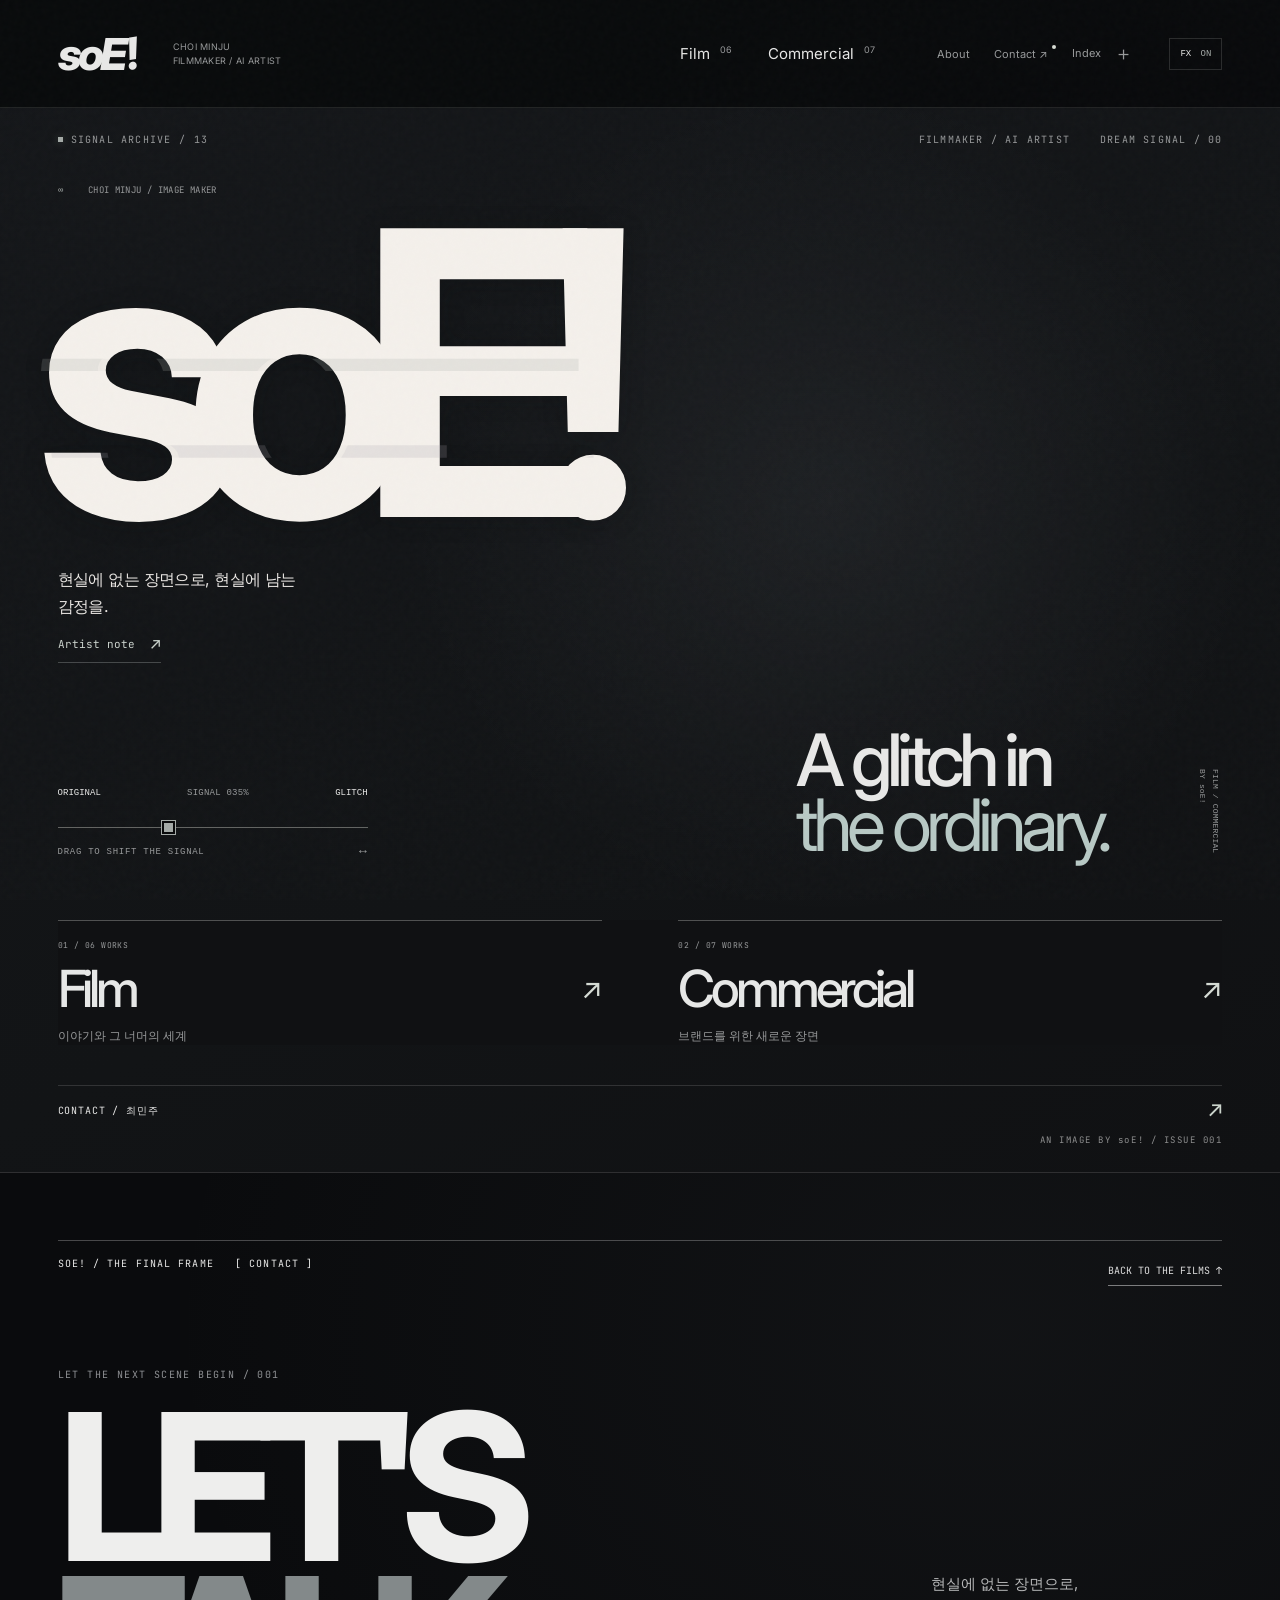
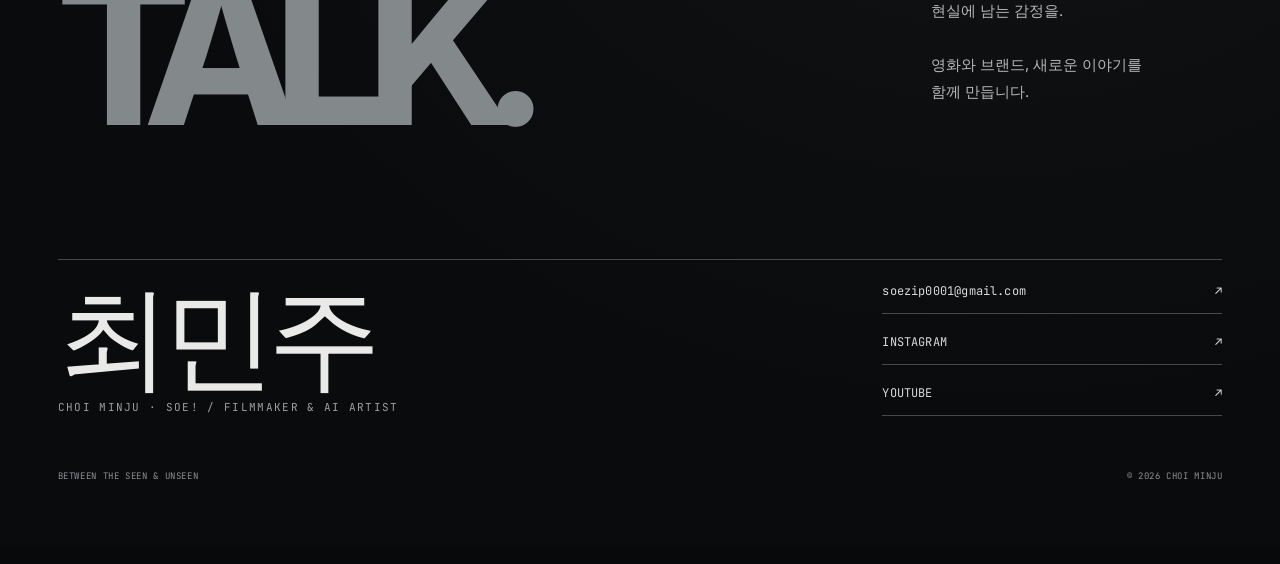
==== unseen/index.html @ f7179775 "Refresh commercial portfolio project listing" ====
<!doctype html>
<html lang="ko">
<head>
<meta charset="utf-8"><meta name="viewport" content="width=device-width,initial-scale=1,viewport-fit=cover"><meta name="theme-color" content="#08090a">
<title>soE! — Signal / Film / Feeling.</title><meta name="description" content="soE! 최민주의 필름과 커머셜. 현실에 없는 장면으로, 현실에 남는 감정을.">
<link rel="icon" type="image/svg+xml" href="data:image/svg+xml,%3Csvg xmlns='http://www.w3.org/2000/svg' viewBox='0 0 64 64'%3E%3Crect width='64' height='64' fill='%23141618'/%3E%3Cpath d='M27 10h12l-3 29h-7zM28 46h10v10H28z' fill='%23c2d3b9'/%3E%3C/svg%3E">
<link rel="preconnect" href="https://fonts.googleapis.com">
<link rel="preconnect" href="https://fonts.gstatic.com" crossorigin>
<link href="https://fonts.googleapis.com/css2?family=Inter:wght@400;500;600;700;800&family=JetBrains+Mono:wght@400;500&display=swap" rel="stylesheet">
<link rel="stylesheet" href="style.css?v=10">
<link rel="stylesheet" href="editorial.css?v=12">
<link rel="stylesheet" href="glitch-editorial.css?v=15">
<link rel="stylesheet" href="refined-dark.css?v=1">
</head>
<body class="intro home-view" data-scene="home">
<a class="skip-link" href="#exhibition">작품으로 바로 이동</a>
<header>
 <a class="logo" href="#home" aria-label="soE! 메인페이지">soE<span>!</span></a>
 <div class="signature">CHOI MINJU<br>FILMMAKER / AI ARTIST</div>
 <nav class="section-nav" aria-label="작품 섹션"><button data-section="film">Film <sup id="filmCount">06</sup></button><button data-section="commercial">Commercial <sup id="commercialCount">07</sup></button></nav>
 <nav class="utility-nav" aria-label="사이트 메뉴"><button data-open="about" class="desktop-link">About</button><button id="contactJump" class="desktop-link" aria-controls="contact-finale">Contact ↗</button><button data-open="index" class="index-nav" aria-label="작품 목록과 메뉴 열기">Index <span>＋</span></button></nav>
 <button class="motion" id="motion" aria-pressed="true">FX <span>ON</span></button>
</header>
<main id="exhibition" aria-label="작품 상영관" tabindex="-1">
 <div class="scene-backdrop" aria-hidden="true"></div>
 <aside class="editorial-rail" aria-hidden="true">BETWEEN THE SEEN &amp; UNSEEN / CHOI MINJU ©2026</aside>
 <div class="stage-top"><span><i class="signal-dot"></i>SIGNAL ARCHIVE / <b id="archiveCount">13</b></span><span id="genre">FILMMAKER / AI ARTIST</span><span id="duration">DREAM SIGNAL</span></div>
 <div class="work-layout">
  <div class="project-heading" id="projectHeading"><div class="eyebrow"><span id="projectNumber">00</span><span id="projectSubtitle">CHOI MINJU / IMAGE MAKER</span></div><h1 id="title" data-text="soE!">soE!</h1></div>
  <div class="media-column">
   <div class="screen" id="screen">
    <img id="poster" src="../assets/soe-butterfly.jpg" alt="soE!의 상징인 빛나는 나비">
    <canvas id="visual" aria-hidden="true"></canvas><div class="signal-fallback" aria-hidden="true"></div><div class="vignette" aria-hidden="true"></div><div class="scanlines" aria-hidden="true"></div><div class="glitch-strips" aria-hidden="true"></div>
    <div class="reality-seam" aria-hidden="true"><span>↔</span></div>
    <button class="screen-play" id="screenPlay" aria-label="현재 작품 재생"><span class="play-shape" aria-hidden="true"></span><span>PLAY FILM</span></button><span class="coordinate" id="coordinate" aria-hidden="true">[ 050 : 050 ]</span>
   </div>
   <div class="media-foot"><span id="frameLabel">FRAME / 00</span><button id="signalPulse" aria-label="작품 이미지에 글리치 효과 주기">DISTORT <span>↯</span></button></div>
   <div class="awards-row" id="awardsRow" hidden><span class="awards-label">FESTIVAL<br>SELECTIONS</span><div class="project-laurels" id="projectLaurels" aria-label="영화제 선정"></div></div>
  </div>
  <div class="project-caption"><p id="caption">현실에 없는 장면으로, 현실에 남는 감정을.</p><p id="summary">영화와 애니메이션, 브랜드 필름. soE!가 만드는 낯설고 아름다운 세계.</p><p id="projectCredit" class="project-credit"></p><button id="details">Artist note <span>↗</span></button></div>
 </div>
 <div class="scene-art" aria-hidden="true"><span id="artWord"></span><span id="sceneCredit"></span></div>
 <div class="home-lower">
  <div class="reality-control"><div class="reality-labels"><button id="originalMode">ORIGINAL</button><span id="signalValue">SIGNAL 035%</span><button id="signalMode">GLITCH</button></div><label class="reality-slider"><span class="sr-only">오른쪽으로 움직이면 글리치, 왼쪽은 원본</span><input id="reality" type="range" min="0" max="100" value="35" aria-label="원본에서 글리치로 전환" aria-valuetext="글리치 35퍼센트"></label><p>DRAG TO SHIFT THE SIGNAL <span>↔</span></p></div>
  <div class="home-word">A glitch in<br><em>the ordinary.</em><span class="home-aside">FILM / COMMERCIAL<br>BY soE!</span></div>
 </div>
 <div class="home-sections"><button data-section="film"><span class="entry-number">01 / <b data-count="film">06</b> WORKS</span><strong>Film</strong><span class="entry-arrow">↗</span><small>이야기와 그 너머의 세계</small></button><button data-section="commercial"><span class="entry-number">02 / <b data-count="commercial">07</b> WORKS</span><strong>Commercial</strong><span class="entry-arrow">↗</span><small>브랜드를 위한 새로운 장면</small></button></div>
 <a class="mobile-contact-link" href="#contact-finale" aria-label="최민주 Contact 엔딩 화면으로 이동"><span>CONTACT / 최민주</span><span>↗</span></a>
 <div class="transport"><div class="transport-left"><span class="section-label" id="sectionLabel">ARCHIVE</span><button id="prev" aria-label="이전 작품">←</button><span><b id="counter">01</b><i>/</i><span class="totalCount">06</span></span><button id="next" aria-label="다음 작품">→</button></div><div class="progress" id="progress" role="group" aria-label="작품 바로 이동"></div><div class="transport-right"><span class="scroll-hint">SWIPE / ARROW KEYS</span><button id="watch">WATCH FILM <span class="small-play" aria-hidden="true"></span></button></div></div>
 <div class="transition-label" aria-hidden="true"><span id="transitionNumber">01</span><span>SIGNAL / SHIFT</span></div>
 <span class="cover-issue" aria-hidden="true">AN IMAGE BY soE! / ISSUE 001</span>
</main>
<section class="contact-finale" id="contact-finale" aria-labelledby="finaleTitle">
 <div class="end-header"><span>SOE! / THE FINAL FRAME &nbsp; [ CONTACT ]</span><button class="end-back" type="button" data-end-return>BACK TO THE FILMS ↑</button></div>
 <div class="end-content">
  <div>
   <p class="end-eyebrow">LET THE NEXT SCENE BEGIN / 001</p>
   <h2 id="finaleTitle">LET'S<br><em>TALK.</em></h2>
  </div>
  <p class="end-side">현실에 없는 장면으로,<br>현실에 남는 감정을.<br><br>영화와 브랜드, 새로운 이야기를 함께 만듭니다.</p>
 </div>
 <div>
  <div class="end-bottom">
   <div class="end-name">
    <strong>최민주</strong>
    <span>CHOI MINJU · soE! / FILMMAKER &amp; AI ARTIST</span>
   </div>
   <div class="end-links">
    <a href="mailto:soezip0001@gmail.com"><span>soezip0001@gmail.com</span><span>↗</span></a>
    <a href="https://www.instagram.com/xx_soe.zip/" target="_blank" rel="noopener noreferrer"><span>INSTAGRAM</span><span>↗</span></a>
    <a href="https://www.youtube.com/@soezip" target="_blank" rel="noopener noreferrer"><span>YOUTUBE</span><span>↗</span></a>
   </div>
  </div>
  <div class="end-small"><span>BETWEEN THE SEEN &amp; UNSEEN</span><span>© 2026 CHOI MINJU</span></div>
 </div>
</section>
<dialog id="drawer" aria-labelledby="drawerTitle"><div class="drawer-top"><span>soE! / SIGNAL ARCHIVE</span><button class="close" data-close="drawer">CLOSE <b>×</b></button></div><div id="drawerContent"></div></dialog>
<dialog id="player" aria-labelledby="playerTitle"><div class="player-top"><h2 id="playerTitle">Film</h2><button class="close" data-close="player">CLOSE <b>×</b></button></div><div id="playerMount"></div><div class="player-bottom"><span>재생이 제한되면 YouTube에서 감상하세요.</span><a id="youtubeLink" target="_blank" rel="noopener noreferrer">OPEN IN YOUTUBE ↗</a></div></dialog>
<p class="sr-only" role="status" aria-live="polite" id="status"></p>
<script src="projects.js?v=14"></script><script src="app.js?v=15"></script>
</body></html>
---- unseen/style.css ----
:root{--bg:#141618;--panel:#1a1d20;--text:#e6e7df;--muted:#a4aaa5;--line:#e6e7df26;--signal:#c2d3b9;--echo:#bdb3cf;--gutter:clamp(24px,4.5vw,80px);--reality:35%;color-scheme:dark;font-synthesis:none}
*{box-sizing:border-box}html,body{margin:0;min-width:320px}html{scroll-padding-top:20px}body{background:var(--bg);color:var(--text);font-family:Arial,'Helvetica Neue','Apple SD Gothic Neo','Malgun Gothic',sans-serif;-webkit-font-smoothing:antialiased}body::after{content:'';position:fixed;inset:0;z-index:60;opacity:.035;pointer-events:none;background-image:url("data:image/svg+xml,%3Csvg viewBox='0 0 180 180' xmlns='http://www.w3.org/2000/svg'%3E%3Cfilter id='n'%3E%3CfeTurbulence type='fractalNoise' baseFrequency='.9' numOctaves='3' stitchTiles='stitch'/%3E%3C/filter%3E%3Crect width='100%25' height='100%25' opacity='.6' filter='url(%23n)'/%3E%3C/svg%3E")}
button,a,input{-webkit-tap-highlight-color:transparent}button,a{touch-action:manipulation}button{font:inherit;color:inherit;background:none;border:0;padding:0;cursor:pointer}a{color:inherit;text-decoration:none}button:focus-visible,a:focus-visible,input:focus-visible{outline:2px solid var(--signal);outline-offset:5px}button:disabled{opacity:.4;cursor:default}::selection{background:var(--signal);color:var(--bg)}[hidden]{display:none!important}img{max-width:100%}button,div,section{min-width:0}.sr-only{position:absolute!important;width:1px;height:1px;overflow:hidden;clip:rect(0,0,0,0);white-space:nowrap}.skip-link{position:fixed;top:-80px;left:20px;z-index:100;background:var(--bg);padding:15px}.skip-link:focus{top:10px}
header{height:108px;display:flex;align-items:center;gap:28px;padding:0 var(--gutter);position:relative;z-index:20;border-bottom:1px solid var(--line)}.logo{font-size:44px;font-weight:800;font-style:italic;letter-spacing:-.09em;line-height:1;white-space:nowrap}.logo span{display:inline-block;transform:rotate(-9deg);margin-left:3px}.signature{font-size:9px;line-height:1.5;letter-spacing:.03em;color:var(--muted);margin-left:12px}.section-nav{display:flex;align-items:center;gap:36px;margin-left:auto}.section-nav button{font-size:15px;padding:18px 0;position:relative}.section-nav sup{font-size:9px;vertical-align:top;margin:2px 0 0 6px;color:var(--muted)}.section-nav button::after{content:'';position:absolute;bottom:7px;left:0;width:100%;height:2px;background:var(--signal);transform:scaleX(0);transform-origin:left;transition:transform .2s}.section-nav button:hover::after,.section-nav button.active::after{transform:scaleX(1)}.utility-nav{display:flex;align-items:center;gap:24px;margin-left:34px}.utility-nav button{font-size:11px;min-height:44px;color:var(--muted)}.utility-nav button:hover{color:var(--text)}.index-nav span{font-size:19px;vertical-align:middle;margin-left:10px}.motion{font:9px monospace;white-space:nowrap;padding:8px 10px;border:1px solid var(--line);margin-left:8px;min-height:32px}.motion span{color:var(--signal);margin-left:4px}
main{position:relative;isolation:isolate;min-height:calc(100svh - 108px);padding:24px var(--gutter) 28px;overflow:hidden}.scene-backdrop{position:absolute;inset:0;z-index:-2;background:radial-gradient(ellipse at 75% 10%,#a7b8b009,transparent 55%);pointer-events:none}.stage-top{display:flex;align-items:center;gap:30px;font:9px/1.5 monospace;letter-spacing:.055em;color:var(--muted);margin-bottom:44px;position:relative;z-index:5}.stage-top>span:first-child{display:flex;align-items:center;gap:8px;margin-right:auto}.stage-top b{font-weight:400}.stage-top #duration{text-align:right;min-width:45px}.signal-dot{width:5px;height:5px;display:inline-block;background:var(--signal);box-shadow:0 0 8px #c2d3b944}.work-layout{display:grid;grid-template-columns:minmax(0,.75fr) minmax(0,1.35fr);grid-template-rows:auto 1fr;gap:36px 5%;min-height:clamp(450px,59svh,690px)}.project-heading{grid-column:1;grid-row:1;z-index:3;align-self:start;padding-top:16px}.eyebrow{display:flex;gap:24px;font:9px/1.6 monospace;color:var(--muted);letter-spacing:.04em;margin-bottom:30px}.eyebrow>span:first-child{color:var(--signal);font-variant-numeric:tabular-nums}.eyebrow>span:last-child{max-width:280px}h1{font-size:clamp(58px,5.8vw,104px);font-weight:500;line-height:1.03;letter-spacing:-.065em;white-space:pre-line;margin:0;position:relative;overflow-wrap:normal}h1::before,h1::after{content:attr(data-text);position:absolute;inset:0;white-space:pre-line;pointer-events:none;opacity:0}h1::before{color:var(--signal);clip-path:inset(33% 0 61% 0);transform:translateX(-5px)}h1::after{color:var(--echo);clip-path:inset(68% 0 25% 0);transform:translateX(5px)}body[data-scene=divine-retribution] h1{font-size:clamp(150px,17vw,270px);line-height:1;margin-left:-.04em}.project-caption{grid-column:1;grid-row:2;align-self:end;padding-bottom:15px;max-width:355px}.project-caption p{margin:0}.project-caption #caption{font-size:clamp(17px,1.25vw,21px);line-height:1.6;letter-spacing:-.035em;word-break:keep-all}.project-caption #summary{font-size:12px;line-height:1.85;color:var(--muted);margin-top:15px;word-break:keep-all}.project-credit{font:9px/1.7 monospace;color:var(--muted);margin-top:21px!important}#details{display:flex;gap:24px;align-items:center;border-bottom:1px solid var(--line);padding:14px 0 9px;margin-top:8px;font-size:11px;min-height:44px}#details span{font-size:16px;transition:transform .2s}#details:hover span{transform:translate(3px,-3px)}
.media-column{grid-column:2;grid-row:1/3;align-self:center;position:relative;min-width:0}.screen{position:relative;isolation:isolate;overflow:hidden;width:100%;aspect-ratio:16/9;cursor:pointer;background:#0c0f11;touch-action:pan-y}.screen>img,.screen>canvas{position:absolute;inset:0;width:100%;height:100%;object-fit:cover;display:block}.screen>canvas{opacity:0}.screen.gl-ready>canvas{opacity:1}.screen.gl-ready>img{opacity:0}.no-fx .screen.gl-ready>canvas{opacity:0}.no-fx .screen.gl-ready>img{opacity:1}.vignette{position:absolute;inset:0;background:linear-gradient(0deg,#080b0c55,transparent 35%);pointer-events:none;z-index:1}.scanlines{position:absolute;inset:0;background:repeating-linear-gradient(0deg,transparent 0 3px,#10131480 3px 4px);opacity:.12;pointer-events:none;z-index:2}.screen-play{position:absolute;z-index:5;top:50%;left:50%;transform:translate(-50%,-50%);display:flex;align-items:center;gap:14px;min-height:52px;padding:0 24px;border:1px solid #ecf0e88c;background:#15191b45;backdrop-filter:blur(6px);font:10px monospace;letter-spacing:.08em;color:#f0f2ec;white-space:nowrap;transition:background .2s,border-color .2s}.screen-play:hover{background:#141618b3;border-color:var(--signal)}.play-shape,.small-play{width:0;height:0;border-top:4px solid transparent;border-bottom:4px solid transparent;border-left:6px solid currentColor}.coordinate{position:absolute;bottom:14px;right:17px;z-index:3;font:8px monospace;color:#f0f2ec88}.media-foot{display:flex;justify-content:space-between;align-items:center;gap:15px;border-bottom:1px solid var(--line);min-height:47px}.media-foot>span{font:8px monospace;letter-spacing:.045em;color:var(--muted);overflow-wrap:anywhere}.media-foot button{font:9px monospace;letter-spacing:.055em;min-height:44px;color:var(--signal);display:flex;align-items:center;gap:13px;white-space:nowrap}.media-foot button span{font-size:21px}.glitch-strips{position:absolute;inset:0;z-index:4;pointer-events:none;background:var(--scene-image) center/cover;clip-path:polygon(0 27%,100% 27%,100% 30%,0 30%,0 65%,100% 65%,100% 67%,0 67%);opacity:0}.glitching .glitch-strips{animation:image-tear .5s steps(1) both}.glitching h1::before,.glitching h1::after{animation:type-tear .5s steps(1) both}.screen-hover h1::before{opacity:.6}.signal-fallback,.reality-seam{display:none}.scene-art{display:none}.vertical-work .media-column{max-width:100%;width:min(100%,330px);justify-self:center}.vertical-work .screen{aspect-ratio:9/16}.vertical-work .work-layout{min-height:600px}
.awards-row{display:flex;gap:30px;align-items:center;margin-top:25px}.awards-label{font:8px/1.6 monospace;letter-spacing:.05em;color:var(--muted);flex:0 0 70px}.project-laurels{display:flex;align-items:center;gap:22px;width:min(100%,460px);max-width:calc(100% - 100px)}.laurel{margin:0;flex:1;min-width:0}.laurel>a,.laurel>button,.laurel>span{display:block;width:100%;transition:opacity .2s,transform .2s}.laurel>a:hover,.laurel>button:hover{opacity:.75;transform:translateY(-2px)}.laurel-image{display:block;width:100%;height:65px;object-fit:contain;filter:brightness(0) invert(1);mix-blend-mode:screen}.laurel-image.laurel-invert{filter:grayscale(1) invert(1)}.laurel figcaption{display:none}.project-laurels .laurel:only-child{max-width:125px}
/* One visual language continues from the borderless opening to every film. */
.home-view header{position:absolute;inset:0 0 auto;border-color:#e6e7df1c}.home-view main{padding-top:132px;min-height:100svh;padding-bottom:36px}.home-view .stage-top{margin-bottom:36px}.home-view .work-layout{pointer-events:none;position:static;min-height:0;grid-template-columns:1fr 1fr;grid-template-rows:auto auto;gap:25px}.home-view .project-heading{grid-column:1/-1;grid-row:1;position:relative;padding:0;pointer-events:none}.home-view .eyebrow{font-size:9px;gap:25px;margin-bottom:22px}.home-view #title{font-size:clamp(180px,28vw,470px);font-weight:700;font-style:italic;line-height:.82;letter-spacing:-.105em;max-width:fit-content;margin-left:-.025em}.home-view #title::before{opacity:.85;clip-path:inset(45% 0 51% 0);transform:translateX(-8px)}.home-view #title::after{opacity:.65;clip-path:inset(73% 0 23% 0);transform:translateX(7px)}.home-view .media-column{position:absolute;inset:0;max-width:none;width:100%;z-index:-1;pointer-events:auto}.home-view .screen{width:100%;height:100%;aspect-ratio:auto;background:#141618;cursor:ew-resize}.home-view .screen>img,.home-view .screen>canvas{object-position:66% center;opacity:.8}.home-view .screen>canvas{opacity:0}.home-view .screen.gl-ready>img{opacity:0}.home-view .screen.gl-ready>canvas{opacity:.8}.home-view.no-fx .screen>canvas{opacity:0}.home-view.no-fx .screen>img{opacity:.8}.home-view .vignette{background:linear-gradient(90deg,#141618c9,transparent 88%),linear-gradient(0deg,#141618 4%,#141618ce 20%,transparent 60%,#14161855 85%,#141618a3)}.home-view .scanlines{opacity:.1}.home-view .media-foot,.home-view .awards-row,.home-view .screen-play,.home-view .coordinate{display:none}.home-view .project-caption{pointer-events:auto;grid-column:1;grid-row:2;max-width:330px;padding:0;margin-top:12px;z-index:3}.home-view .project-caption #caption{font-size:14px;line-height:1.8;max-width:230px}.home-view #summary,.home-view #projectCredit{display:none}.home-view #details{font-size:10px;max-width:115px;margin:7px 0 0;padding:7px 0;gap:16px;min-height:34px}.home-lower,.home-sections{display:none}.home-view .home-lower{pointer-events:none;display:grid;grid-template-columns:1fr 1fr;gap:30px;margin-top:36px;align-items:end}.home-word{justify-self:end;font-size:clamp(30px,4.7vw,78px);letter-spacing:-.055em;line-height:1;position:relative;padding-right:9vw}.home-word em{font-style:normal;color:var(--signal)}.home-aside{position:absolute;right:0;bottom:4px;font:8px/1.7 monospace;letter-spacing:.02em;writing-mode:vertical-rl;color:var(--muted)}.reality-control{pointer-events:auto;max-width:310px;position:relative;z-index:4}.reality-labels{display:flex;align-items:center;justify-content:space-between;gap:12px;font:8px monospace;letter-spacing:.025em}.reality-labels>span{color:var(--muted)}.reality-labels button{min-height:32px}.reality-slider{display:block}.reality-slider input{display:block;width:100%;height:32px;margin:2px 0;background:transparent;appearance:none;cursor:ew-resize;accent-color:var(--signal)}.reality-slider input::-webkit-slider-runnable-track{height:1px;background:#e6e7df60}.reality-slider input::-moz-range-track{height:1px;background:#e6e7df60}.reality-slider input::-webkit-slider-thumb{appearance:none;width:13px;height:13px;background:var(--signal);margin-top:-6px;border:2px solid var(--bg);box-shadow:0 0 0 1px var(--signal);border-radius:0}.reality-slider input::-moz-range-thumb{width:11px;height:11px;border:2px solid var(--bg);border-radius:0;background:var(--signal);box-shadow:0 0 0 1px var(--signal)}.reality-control p{display:flex;justify-content:space-between;font:7px monospace;letter-spacing:.08em;color:var(--muted);margin:4px 0 0}.reality-control p>span{font-size:13px;line-height:9px}.home-view .reality-seam{display:block;position:absolute;left:var(--reality);top:22%;bottom:30%;width:1px;background:linear-gradient(transparent,#e4ecdc70,transparent);z-index:2;pointer-events:none;opacity:0;transition:opacity .2s}.home-view.screen-hover .reality-seam,.home-view.dragging .reality-seam{opacity:1}.reality-seam span{position:absolute;top:50%;left:-14px;background:#14161888;border:1px solid #e4ecdc66;display:grid;place-items:center;width:29px;height:29px;font-size:15px}.home-view .signal-fallback{display:block;position:absolute;inset:0;clip-path:inset(0 calc(100% - var(--reality)) 0 0);background:var(--scene-image) center/cover;filter:saturate(.7) contrast(1.1);transform:translateX(4px);opacity:.6;pointer-events:none}.home-view .gl-ready .signal-fallback{display:none}.home-view.no-fx .signal-fallback{display:block}.home-view .home-sections{display:grid;grid-template-columns:1fr 1fr;gap:45px;margin-top:44px;position:relative;z-index:4}.home-sections button{display:grid;grid-template-columns:1fr auto;gap:10px 15px;text-align:left;padding:20px 0 0;border-top:1px solid var(--line);transition:border-color .2s}.entry-number{font:8px monospace;color:var(--muted);letter-spacing:.055em;grid-column:1/-1}.entry-number b{font-weight:400}.home-sections strong{font-size:clamp(28px,3.4vw,52px);font-weight:400;letter-spacing:-.05em;line-height:1.1}.entry-arrow{font-size:29px;align-self:center;transition:transform .2s;color:var(--signal)}.home-sections small{font-size:11px;color:var(--muted);grid-column:1/-1;line-height:1.6}.home-sections button:hover{border-color:var(--signal)}.home-sections button:hover .entry-arrow{transform:translate(4px,-4px)}.home-view .transport{display:none}
.transport{display:flex;align-items:center;gap:32px;border-top:1px solid var(--line);padding-top:18px;margin-top:30px;position:relative;z-index:10}.transport-left{display:flex;align-items:center;gap:20px}.section-label{font:8px monospace;color:var(--muted);letter-spacing:.07em;margin-right:12px}.transport-left button{font-size:23px;min-height:44px;min-width:44px;border:1px solid var(--line);transition:background .2s}.transport-left button:hover{background:#c2d3b912}.transport-left>span:not(.section-label){font:11px monospace;white-space:nowrap;font-variant-numeric:tabular-nums}.transport-left b{font-weight:400}.transport-left i{font-style:normal;opacity:.4;margin:0 9px}.totalCount{color:var(--muted)}.progress{display:flex;align-items:center;gap:5px}.progress button{height:44px;width:26px;position:relative}.progress button::after{content:'';position:absolute;top:21px;inset-inline:0;height:2px;background:var(--text);opacity:.2}.progress button.active::after{height:4px;opacity:1;background:var(--signal)}.progress button:hover::after{opacity:.6}.transport-right{margin-left:auto;display:flex;align-items:center;gap:30px}.scroll-hint{font:8px monospace;color:var(--muted)}#watch{display:flex;align-items:center;gap:20px;min-height:44px;font:10px monospace;color:var(--signal);white-space:nowrap}.transition-label{position:fixed;inset:0;z-index:50;display:flex;align-items:center;justify-content:center;gap:20px;background:#18201eeb;font:10px monospace;letter-spacing:.08em;color:var(--signal);pointer-events:none;opacity:0;clip-path:inset(46% 0 47% 0)}.switching .transition-label{animation:signal-shift .52s steps(1) both}.switching h1::before,.switching h1::after{animation:type-tear .52s steps(1) both}.switching .screen{animation:frame-shift .52s steps(1) both}.glitching .media-foot button{color:var(--echo)}.intro.home-view #title::before{animation:type-tear .5s steps(1) both}
/* Modals share the archive's typography, tones and linework. */
dialog{border:1px solid var(--line);padding:0;color:var(--text);background:var(--bg);max-height:calc(100svh - 32px);overscroll-behavior:contain}dialog::backdrop{background:#090d10c9;backdrop-filter:blur(12px)}body:has(dialog[open]){overflow:hidden}#drawer{width:min(860px,calc(100% - 32px));padding:30px 42px 40px}#drawer[open]{animation:panel-in .22s ease}.drawer-top,.player-top{display:flex;align-items:center;justify-content:space-between;gap:20px;padding-bottom:22px;border-bottom:1px solid var(--line);font:9px monospace;color:var(--muted)}.close{display:flex;align-items:center;gap:20px;min-height:44px;font:9px monospace}.close b{font-size:28px;font-weight:300;line-height:1}.drawer-eyebrow{font:9px/1.6 monospace;letter-spacing:.06em;color:var(--signal);margin:30px 0 18px}#drawer h2{font-size:clamp(42px,6vw,74px);font-weight:500;line-height:1;letter-spacing:-.06em;margin:0 0 30px;overflow-wrap:anywhere}.drawer-copy{font-size:14px;line-height:1.9;color:var(--muted);word-break:keep-all;max-width:620px}.drawer-copy.lead{font-size:20px;color:var(--text);line-height:1.6}.data-rows{margin:28px 0}.data-row{display:grid;grid-template-columns:140px 1fr;gap:20px;border-top:1px solid var(--line);padding:14px 0;font-size:12px;line-height:1.7}.data-row>span:first-child{font:9px/1.7 monospace;color:var(--muted)}.data-row a{text-decoration:underline;text-underline-offset:5px}.drawer-action{display:inline-flex;align-items:center;min-height:44px;font:10px monospace;letter-spacing:.02em;padding:13px 18px;border:1px solid var(--line);margin:8px 8px 0 0;transition:background .2s}.drawer-action:hover{background:#c2d3b912}.drawer-links{display:flex;align-items:center;gap:28px;flex-wrap:wrap;margin-top:30px;padding-top:18px;border-top:1px solid var(--line);font:10px monospace}.drawer-links>*{min-height:44px;display:inline-flex;align-items:center}.index-section{margin-top:34px}.index-section-heading{display:flex;justify-content:space-between;align-items:baseline;margin-bottom:10px}.index-section-heading h3{font-size:25px;letter-spacing:-.04em;font-weight:400;margin:0}.index-section-heading>span{font:9px monospace;color:var(--muted)}.index-row{width:100%;display:grid;grid-template-columns:28px 84px 1fr auto;gap:18px;align-items:center;text-align:left;padding:16px 0;border-bottom:1px solid var(--line);transition:background .2s}.index-row:hover,.index-row.active{background:#c2d3b90a}.row-number{font:9px monospace;color:var(--muted)}.row-thumb{width:84px;aspect-ratio:16/9;object-fit:cover;display:block}.row-title{font-size:20px;line-height:1.2;letter-spacing:-.025em}.row-type{display:block;font:8px/1.5 monospace;color:var(--muted);margin-top:7px}.row-time{font:10px monospace;white-space:nowrap;color:var(--muted)}.detail-laurels{display:flex;gap:28px;align-items:center;justify-content:center;padding:24px 0;border-top:1px solid var(--line);border-bottom:1px solid var(--line);margin-bottom:25px}.detail-laurels .laurel{max-width:170px}.detail-laurels .laurel-image{height:100px}.detail-laurels .laurel:only-child{max-width:220px}.detail-laurels .laurel:only-child .laurel-image{height:140px}.detail-laurels figcaption{display:block;font:9px/1.5 monospace;text-align:center;margin-top:12px;color:var(--muted)}.full-credits{padding:16px 0;border-block:1px solid var(--line);margin:24px 0;font-size:12px}.full-credits summary{cursor:pointer;min-height:30px}.full-credits p{white-space:pre-line;color:var(--muted);line-height:1.9}.about-portrait{width:140px;float:right;margin:0 0 22px 30px}.contact-email{display:block;font-size:clamp(19px,3vw,32px);letter-spacing:-.04em;margin-top:32px;overflow-wrap:anywhere}.contact-copy{font:9px monospace;min-height:44px;margin-top:8px;border-bottom:1px solid var(--line)}.copy-status{font-size:11px;margin-left:14px}#player{width:min(1300px,calc(100% - 40px));padding:20px;background:#101315}.player-top{padding-bottom:15px}.player-top h2{font-size:16px;line-height:1.5;font-weight:400;letter-spacing:-.025em;margin:0;color:var(--text)}#playerMount{width:100%;aspect-ratio:16/9;background:#000}#playerMount iframe{width:100%;height:100%;border:0;display:block}.player-bottom{display:flex;align-items:center;justify-content:space-between;gap:20px;padding-top:18px;font-size:10px;line-height:1.6;color:var(--muted)}.player-bottom a{min-height:36px;display:flex;align-items:center;color:var(--signal);text-decoration:underline;text-underline-offset:5px}#player[data-format=portrait]{width:min(440px,calc(100% - 24px))}#player[data-format=portrait] #playerMount{aspect-ratio:9/16;width:auto;height:min(68svh,700px);margin:auto}#player[data-format=portrait] .player-bottom{display:block}
@keyframes type-tear{0%,100%{opacity:0;transform:translateX(0)}14%{opacity:.85;transform:translateX(-8px)}28%{opacity:.6;transform:translateX(6px)}44%{opacity:0;transform:translateX(0)}58%{opacity:.6;transform:translateX(-3px)}72%{opacity:0;transform:translateX(0)}}@keyframes image-tear{0%,100%{opacity:0;transform:translateX(0)}16%{opacity:.8;transform:translateX(-14px)}30%{opacity:.65;transform:translateX(9px)}50%{opacity:0;transform:translateX(0)}65%{opacity:.4;transform:translateX(-5px)}80%{opacity:0;transform:translateX(0)}}@keyframes signal-shift{0%{opacity:0}12%{opacity:.9;clip-path:inset(35% 0 38% 0);transform:translateX(5px)}24%,52%{opacity:1;clip-path:inset(0);transform:translateX(0)}65%{opacity:.8;clip-path:inset(49% 0 45% 0);transform:translateX(-4px)}82%,100%{opacity:0;clip-path:inset(49% 0 50% 0)}}@keyframes frame-shift{0%,100%{transform:translateX(0);filter:none}15%{transform:translateX(-5px);filter:contrast(1.05)}34%{transform:translateX(3px)}55%{transform:translateX(-2px)}}@keyframes panel-in{from{opacity:0;transform:translateY(12px)}to{opacity:1;transform:translateY(0)}}
@media(min-width:1800px){.work-layout{min-height:690px}.project-caption{max-width:420px}.project-caption #summary{font-size:14px}.laurel-image{height:80px}.media-foot>span{font-size:10px}}
@media(max-width:1100px) and (min-width:761px){header{gap:20px}.signature{display:none}.section-nav{gap:26px}.utility-nav{gap:20px;margin-left:20px}.work-layout{gap:30px 4%;grid-template-columns:minmax(0,.8fr) minmax(0,1.2fr)}h1{font-size:6.3vw}.project-caption #caption{font-size:17px}.project-caption #summary{font-size:11px}.awards-row{gap:16px}.awards-label{flex-basis:55px;font-size:7px}.project-laurels{max-width:calc(100% - 71px);gap:13px}.laurel-image{height:50px}.scroll-hint{display:none}.transport{gap:22px}.progress button{width:18px}.section-label{margin-right:0}.transport-left{gap:13px}.home-word{font-size:4.8vw;padding-right:7vw}.home-view #title{font-size:31vw}.home-view .home-lower{margin-top:25px}}
@media(max-width:760px){
:root{--gutter:22px}header{height:126px;display:grid;grid-template-columns:1fr auto auto;grid-template-rows:44px 44px;gap:8px 20px;padding:14px var(--gutter) 8px;align-content:start}.logo{font-size:38px}.signature,.desktop-link{display:none}.utility-nav{grid-column:2;grid-row:1;margin:0;gap:0}.utility-nav button{font-size:10px;color:var(--text);min-height:44px}.index-nav span{font-size:20px;margin-left:7px}.motion{grid-column:3;grid-row:1;margin:0;padding:8px;font-size:8px;min-height:32px}.section-nav{grid-row:2;grid-column:1/-1;display:grid;grid-template-columns:1fr 1fr;gap:18px;width:100%;margin:0}.section-nav button{display:flex;align-items:center;justify-content:space-between;text-align:left;font-size:14px;padding:8px 0;min-height:44px;border-top:1px solid var(--line)}.section-nav sup{margin:0;font-size:9px;vertical-align:baseline}.section-nav button::after{bottom:-1px;height:1px}.section-nav button.active{color:var(--signal)}
main{padding:20px var(--gutter) 95px;min-height:calc(100svh - 126px);overflow:hidden}.stage-top{font-size:8px;gap:12px;margin-bottom:25px}.stage-top>span:first-child{display:none}.stage-top #genre{margin-right:auto;font-size:8px}.stage-top #duration{font-size:8px}.work-layout{display:flex;flex-direction:column;gap:0;min-height:0!important}.project-heading{order:0;padding:0;margin-bottom:26px}.eyebrow{font-size:8px;gap:20px;line-height:1.6;margin-bottom:15px}.eyebrow>span:last-child{max-width:85%}h1{font-size:clamp(43px,12vw,70px);line-height:1.03;letter-spacing:-.06em;overflow-wrap:normal}.project-heading h1.medium{font-size:11.5vw}.project-heading h1.long{font-size:11vw}body[data-scene=divine-retribution] h1{font-size:122px;line-height:1}.media-column{order:1;align-self:auto;width:100%;max-width:none}.screen{width:100%;aspect-ratio:16/9;min-height:0}.screen-play{min-height:46px;font-size:8px;gap:11px;padding:0 18px}.coordinate{display:none}.media-foot{min-height:46px;gap:12px}.media-foot>span{font-size:7px}.media-foot button{font-size:8px;min-height:44px;gap:8px}.media-foot button span{font-size:20px}.project-caption{order:2;margin-top:25px;padding:0;max-width:none;width:100%}.project-caption #caption{font-size:17px;line-height:1.6;letter-spacing:-.035em}.project-caption #summary{font-size:12px;line-height:1.85;margin-top:12px}.project-credit{font-size:9px;line-height:1.6;margin-top:18px!important}#details{font-size:11px;min-height:44px;margin-top:8px;padding:10px 0;max-width:fit-content}.awards-row{gap:0;margin-top:22px}.awards-label{display:none}.project-laurels{max-width:100%;width:100%;gap:18px}.laurel-image{height:48px}.project-laurels .laurel:only-child{max-width:110px}.vertical-work .media-column{max-width:100%;width:min(72%,275px);align-self:center;justify-self:auto}.vertical-work .screen{aspect-ratio:9/16}.vertical-work .media-foot>span{font-size:6px}.vertical-work .media-foot button{font-size:7px}
.transport{position:fixed;bottom:0;left:0;right:0;margin:0;padding:12px var(--gutter) max(12px,env(safe-area-inset-bottom));border-top:1px solid var(--line);background:#141618f2;backdrop-filter:blur(12px);gap:14px;justify-content:space-between;z-index:15}.section-label,.progress,.scroll-hint{display:none}.transport-left{gap:12px}.transport-left button{width:44px;height:44px;min-width:44px;font-size:23px}.transport-left>span:not(.section-label){font-size:10px}.transport-left i{margin:0 6px}.transport-right{margin:0}#watch{gap:11px;font-size:9px;min-height:44px}.small-play{border-top-width:3px;border-bottom-width:3px;border-left-width:5px}
.home-view main{padding-top:149px;padding-bottom:max(32px,env(safe-area-inset-bottom));min-height:100svh}.home-view .stage-top{display:flex;margin-bottom:29px}.home-view .stage-top>span:first-child{display:flex;font-size:7px}.home-view .stage-top #genre,.home-view .stage-top #duration{display:none}.home-view .work-layout{display:grid;grid-template-columns:1fr;grid-template-rows:auto auto;gap:0;position:static}.home-view .project-heading{grid-column:1;grid-row:1;margin:0}.home-view .eyebrow{font-size:7px;margin-bottom:23px;gap:20px}.home-view #title{font-size:clamp(150px,51vw,370px);font-weight:700;line-height:.85;letter-spacing:-.105em;margin:0 0 0 -4px}.home-view #title::before{transform:translateX(-5px)}.home-view #title::after{transform:translateX(4px)}.home-view .media-column{position:absolute;inset:0;width:100%;max-width:none;z-index:-1}.home-view .screen{aspect-ratio:auto;height:100%;touch-action:pan-y}.home-view .screen>img,.home-view .screen>canvas{object-position:60% center}.home-view .vignette{background:linear-gradient(0deg,#141618 1%,#141618d6 28%,#14161840 66%,#141618aa 100%),linear-gradient(90deg,#14161850,transparent 90%)}.home-view .project-caption{pointer-events:auto;grid-column:1;grid-row:2;margin:26px 0 0;width:100%;max-width:none}.home-view .project-caption #caption{font-size:12px;line-height:1.8;max-width:210px}.home-view #details{font-size:9px;min-height:36px;margin-top:4px}.home-view .home-lower{display:flex;flex-direction:column-reverse;align-items:stretch;gap:32px;margin-top:30px}.home-word{font-size:clamp(32px,9.2vw,62px);padding-right:37px;align-self:flex-end;width:auto;max-width:100%;letter-spacing:-.05em;line-height:1.02}.home-aside{font-size:6px;right:2px;bottom:0}.reality-control{width:100%;max-width:none}.reality-labels{font-size:8px;gap:12px}.reality-labels button{min-height:44px}.reality-slider input{height:32px;margin:0}.reality-control p{font-size:7px;margin-top:5px}.home-view .reality-seam{top:25%;bottom:42%}.home-view .home-sections{margin-top:32px;gap:23px}.home-sections button{padding-top:16px;gap:10px 6px;min-height:110px}.entry-number{font-size:7px;letter-spacing:.02em}.home-sections strong{font-size:clamp(24px,6.9vw,43px);letter-spacing:-.05em}.entry-arrow{font-size:22px}.home-sections small{font-size:10px;line-height:1.6;letter-spacing:-.03em}
#drawer{width:calc(100% - 16px);padding:18px 21px 28px;max-height:calc(100svh - 16px)}.drawer-top{font-size:8px;padding-bottom:14px}.close{font-size:8px;gap:17px}.drawer-eyebrow{font-size:8px;margin-top:25px}#drawer h2{font-size:44px;margin-bottom:24px}.drawer-copy{font-size:13px}.drawer-copy.lead{font-size:18px}.data-row{grid-template-columns:90px 1fr;gap:15px;font-size:11px}.data-row>span:first-child{font-size:8px}.drawer-action{font-size:9px;padding:12px 14px;min-height:44px;margin-right:5px}.index-row{grid-template-columns:19px 55px 1fr auto;gap:11px;padding:14px 0}.row-thumb{width:55px;aspect-ratio:1.45;object-fit:cover}.row-number,.row-time{font-size:8px}.row-title{font-size:16px;line-height:1.3}.row-type{font-size:7px;line-height:1.6;margin-top:5px}.index-section-heading h3{font-size:23px}.index-section-heading>span{font-size:8px}.drawer-links{gap:24px;font-size:10px;margin-top:24px;padding-top:12px}.detail-laurels{flex-wrap:wrap;gap:22px;padding:20px 0}.detail-laurels .laurel{flex:0 0 calc(50% - 11px);max-width:140px}.detail-laurels .laurel-image{height:82px}.detail-laurels .laurel:only-child{flex-basis:100%;max-width:180px}.detail-laurels .laurel:only-child .laurel-image{height:120px}.detail-laurels figcaption{font-size:8px}.about-portrait{width:100px;margin-left:20px}.contact-email{font-size:22px}#player{width:calc(100% - 16px);padding:12px;max-height:calc(100svh - 16px)}.player-top{padding-bottom:10px}.player-top h2{font-size:12px;max-width:70%;line-height:1.5}.player-bottom{display:block;padding-top:12px;font-size:10px}.player-bottom a{margin-top:4px;min-height:40px;font-size:9px}#player[data-format=portrait] #playerMount{height:min(65svh,620px)}
}
@media(max-width:360px){:root{--gutter:18px}header{gap:8px 15px}.home-sections strong{font-size:24px}.home-sections small{font-size:9px}.home-sections{gap:18px}.transport-left{gap:9px}.transport-left i{margin:0 4px}#watch{gap:8px;font-size:8px}.project-laurels{gap:12px}.laurel-image{height:42px}.row-title{font-size:14px}.index-row{grid-template-columns:15px 45px 1fr auto;gap:9px}.row-thumb{width:45px}.home-word{font-size:31px}.home-view #title{font-size:50vw}}
@media(prefers-reduced-motion:reduce){*,*::before,*::after{animation:none!important;transition:none!important;scroll-behavior:auto!important}h1::before,h1::after{display:none}.screen>canvas{opacity:0!important}.screen.gl-ready>img{opacity:1!important}.home-view .screen.gl-ready>img{opacity:.8!important}}
.no-fx h1::before,.no-fx h1::after,.no-fx .glitch-strips,.no-fx .scanlines{display:none}.no-fx .screen>img{transform:none!important}


/* --- UNSEEN EDITORIAL UPDATES (independent from the previous SOE14 site) --- */
body[data-scene="divine-retribution"] h1{
  font-size:clamp(63px,7.6vw,118px);
  letter-spacing:-.09em;
  white-space:nowrap;
  line-height:1.09;
  margin-left:0;
}
body:not(.home-view).screen-hover h1::before{opacity:0}
body:not(.home-view) .scanlines{opacity:.045}
body:not(.home-view) .glitch-strips{filter:contrast(1.02) saturate(.92)}
.work-previews{
  margin-top:21px;
  padding-top:14px;
  border-top:1px solid var(--line);
  width:100%;
}
.work-previews[hidden]{display:none!important}
.preview-bar{
  display:flex;
  align-items:center;
  justify-content:space-between;
  margin-bottom:12px;
  font:9px/1.6 monospace;
  letter-spacing:.08em;
  color:var(--muted);
}
.preview-list{
  display:grid;
  grid-template-columns:repeat(3,minmax(0,1fr)) minmax(83px,.7fr);
  align-items:stretch;
  gap:11px;
}
.preview-tile{
  position:relative;
  display:flex;
  flex-direction:column;
  gap:8px;
  min-width:0;
  text-align:left;
  padding:0 0 5px;
  border-bottom:1px solid transparent;
  transition:border-color .2s;
}
.preview-tile:hover,
.preview-tile.is-current{border-color:var(--signal)}
.preview-tile img{
  display:block;
  width:100%;
  aspect-ratio:16/9;
  object-fit:cover;
  filter:saturate(.75) contrast(.88);
  opacity:.68;
  transition:filter .2s,opacity .2s;
}
.preview-tile:hover img,
.preview-tile.is-current img{filter:saturate(.96) contrast(.98);opacity:1}
.preview-tile.is-current img{outline:1px solid var(--signal);outline-offset:-1px}
.preview-name{
  font-size:11px;
  line-height:1.4;
  color:var(--muted);
  white-space:nowrap;
  overflow:hidden;
  text-overflow:ellipsis;
  max-width:100%;
}
.preview-tile.is-current .preview-name{color:var(--text)}
.preview-index{
  display:flex;
  flex-direction:column;
  align-items:flex-start;
  justify-content:space-between;
  text-align:left;
  min-height:100%;
  padding:8px 10px;
  border:1px solid var(--line);
  font:10px monospace;
  letter-spacing:.035em;
  transition:border-color .2s,background .2s;
}
.preview-index:hover{border-color:var(--signal);background:#c2d3b910}
.preview-index strong{align-self:flex-end;color:var(--signal);font-size:21px;font-weight:400}
.preview-index small{font:8px monospace;color:var(--muted)}
.case-study{
  border-top:1px solid var(--line);
  border-bottom:1px solid var(--line);
  margin:26px 0 16px;
  padding:18px 0 4px;
}
.case-study-head{
  display:flex;
  justify-content:space-between;
  gap:15px;
  color:var(--signal);
  font:9px/1.6 monospace;
  letter-spacing:.08em;
  padding-bottom:13px;
}
.case-study-head span{font-size:15px}
.case-study-row{
  display:grid;
  grid-template-columns:140px minmax(0,1fr);
  gap:18px;
  border-top:1px solid #e6e7df10;
  padding:14px 0;
}
.case-study-row>span{
  font:9px/1.6 monospace;
  color:var(--muted);
  letter-spacing:.03em;
}
.case-study-row p{
  margin:0;
  font-size:12px;
  line-height:1.8;
  word-break:keep-all;
}
@media(max-width:1100px){
  body[data-scene="divine-retribution"] h1{font-size:clamp(56px,7.7vw,96px)}
  .preview-list{gap:8px;grid-template-columns:repeat(3,minmax(0,1fr)) minmax(65px,.65fr)}
  .preview-name{font-size:10px}
}
@media(max-width:760px){
  body[data-scene="divine-retribution"] h1{
    font-size:clamp(52px,13.5vw,78px);
    line-height:1.05;
    letter-spacing:-.075em;
    margin-left:0;
  }
  .work-previews{margin-top:18px;padding-top:13px}
  .preview-bar{font-size:9px}
  .preview-list{gap:8px;grid-template-columns:repeat(3,minmax(0,1fr)) minmax(58px,.6fr)}
  .preview-tile{gap:6px}
  .preview-name{font-size:9px;line-height:1.5}
  .preview-index{padding:6px;min-height:88px;font-size:9px}
  .preview-index small{font-size:7px;letter-spacing:0}
  .preview-index strong{font-size:18px}
  .project-caption #summary{font-size:13px}
  .eyebrow{font-size:9px}
  .index-row .row-type{font-size:9px}
  .data-row>span:first-child{font-size:9px}
  .case-study-row{grid-template-columns:86px minmax(0,1fr);gap:13px}
  .case-study-row p{font-size:12px}
  .vertical-work .work-previews{
    width:min(calc(100vw - 44px),440px);
    position:relative;
    left:50%;
    transform:translateX(-50%);
  }
}
@media(max-width:360px){
  body[data-scene="divine-retribution"] h1{font-size:clamp(45px,13.5vw,52px)}
  .preview-list{gap:6px;grid-template-columns:repeat(3,minmax(0,1fr)) minmax(52px,.6fr)}
  .preview-name{font-size:8.5px}
  .preview-index small{font-size:7px}
}
@media(prefers-reduced-motion:reduce){
  .preview-tile img,.preview-tile,.preview-index{transition:none!important}
}
---- unseen/editorial.css ----
/*
 * soE! / UNSEEN — editorial balance pass
 * Scoped to the independent /unseen/ site.
 * Light, restrained typography and image-led compositions.
 */
:root{--editorial-display:'Space Grotesk','Apple SD Gothic Neo','Malgun Gothic',sans-serif;--editorial-mono:'DM Mono',ui-monospace,SFMono-Regular,Consolas,monospace}
body:not(.home-view) .stage-top{
  margin-bottom:clamp(30px,4.2vh,54px);
  font-size:10px;
  letter-spacing:.07em;
}
body:not(.home-view) .work-layout{
  grid-template-columns:minmax(0,.76fr) minmax(0,1.4fr);
  grid-template-rows:auto 1fr;
  column-gap:clamp(30px,4.1vw,80px);
  row-gap:clamp(20px,3vw,43px);
  min-height:clamp(480px,61svh,740px);
}
body:not(.home-view) .project-heading{
  align-self:start;
  padding-top:clamp(9px,2.5vh,37px);
  max-width:100%;
}
body:not(.home-view) #title{
  font-family:var(--editorial-display);
  font-size:clamp(53px,5.5vw,92px);
  font-weight:500;
  letter-spacing:-.078em;
  line-height:.98;
  text-wrap:balance;
  overflow-wrap:normal;
  max-width:100%;
}
body:not(.home-view) .project-heading h1.medium{
  font-size:clamp(47px,4.9vw,80px);
  line-height:1.025;
}
body:not(.home-view) .project-heading h1.long{
  font-size:clamp(42px,4.35vw,69px);
  line-height:1.045;
}
body:not(.home-view) .eyebrow{
  font-family:var(--editorial-mono);
  font-size:10px;
  line-height:1.65;
  letter-spacing:.08em;
  margin-bottom:clamp(18px,2.7vh,32px);
}
body:not(.home-view) .project-caption{
  align-self:end;
  max-width:390px;
  padding-bottom:clamp(22px,5vh,73px);
}
body:not(.home-view) .project-caption #caption{
  font-size:clamp(18px,1.5vw,22px);
  line-height:1.48;
  letter-spacing:-.033em;
  max-width:360px;
}
body:not(.home-view) .project-caption #summary{
  font-size:13px;
  line-height:1.85;
  max-width:365px;
  margin-top:17px;
}
body:not(.home-view) .project-credit{
  font-size:10px;
  line-height:1.75;
  margin-top:20px!important;
}
body:not(.home-view) .screen{
  outline:1px solid rgba(245,246,241,.11);
  outline-offset:-1px;
}
body:not(.home-view) .media-column{
  align-self:center;
  min-width:0;
  width:100%;
}
body:not(.home-view) .screen-play{
  background:rgba(13,16,18,.35);
  border-color:rgba(235,241,234,.55);
  letter-spacing:.12em;
}
body:not(.home-view) .media-foot{
  min-height:48px;
}
body:not(.home-view) .media-foot>span{
  font-size:9px;
  letter-spacing:.09em;
}
body:not(.home-view) .work-previews{
  margin-top:24px;
}
body:not(.home-view) .preview-bar{
  font:10px/1.5 var(--editorial-mono);
  letter-spacing:.08em;
}
body:not(.home-view) .preview-name{
  font-size:11px;
  letter-spacing:-.015em;
}
body:not(.home-view) .preview-index{
  font-family:var(--editorial-mono);
}
body:not(.home-view) .transport{
  gap:clamp(16px,2.2vw,33px);
}
body:not(.home-view) #watch{
  font-size:11px;
  letter-spacing:.06em;
}
body[data-scene="divine-retribution"] #title{
  font-size:clamp(51px,5.7vw,88px);
  letter-spacing:-.079em;
  line-height:1.075;
  font-weight:600;
  white-space:nowrap;
  text-wrap:nowrap;
  margin:0;
}
body[data-scene="echo"] #title{
  font-weight:500;
  letter-spacing:-.085em;
}
body[data-scene="a-time-for-every-star"] #title{
  font-size:clamp(51px,5.65vw,87px);
  letter-spacing:-.079em;
  line-height:1.055;
}
body[data-scene="world-knowledge-forum"] #title{
  font-size:clamp(44px,4.55vw,69px);
  letter-spacing:-.078em;
  line-height:.99;
}
body[data-scene="the-last-string"] #title,
body[data-scene="high-noon-coke"] #title{
  letter-spacing:-.085em;
  line-height:1.015;
}
body:is([data-scene="sk-biopharm-01"],[data-scene="sk-biopharm-02"],[data-scene="sk-biopharm-full"]) #title{
  font-size:clamp(50px,5.45vw,86px);
  line-height:1.02;
  letter-spacing:-.078em;
}
body.vertical-work:not(.home-view) .media-column{
  max-width:min(100%,380px);
  justify-self:center;
}
body.vertical-work:not(.home-view) .work-layout{min-height:680px}
body.vertical-work:not(.home-view) .screen{aspect-ratio:9/16}
body.vertical-work:not(.home-view) .work-previews{width:min(470px,100%);position:relative;left:50%;transform:translateX(-50%)}
.contact-identity{
  display:grid;
  grid-template-columns:minmax(0,1fr) auto;
  align-items:end;
  gap:9px 18px;
  border-block:1px solid var(--line);
  padding:22px 0 21px;
  margin:30px 0 27px;
}
.contact-identity>span{
  grid-column:1/-1;
  color:var(--signal);
  font:9px/1.6 var(--editorial-mono);
  letter-spacing:.075em;
}
.contact-identity>strong{
  display:block;
  font-family:var(--editorial-display);
  font-size:clamp(36px,5vw,63px);
  font-weight:500;
  letter-spacing:-.055em;
  line-height:1.1;
}
.contact-identity>small{
  font:10px/1.55 var(--editorial-mono);
  color:var(--muted);
  text-align:right;
  padding-bottom:4px;
}
#drawer .contact-email{margin-top:30px}
@media(min-width:761px) and (max-width:1100px){
  body:not(.home-view) .work-layout{
    grid-template-columns:minmax(0,.82fr) minmax(0,1.3fr);
    column-gap:clamp(20px,3.3vw,38px);
  }
  body:not(.home-view) #title{font-size:clamp(46px,5.8vw,70px)}
  body:not(.home-view) .project-heading h1.medium{font-size:clamp(42px,5.2vw,61px)}
  body:not(.home-view) .project-heading h1.long{font-size:clamp(39px,4.65vw,53px)}
  body[data-scene="divine-retribution"] #title{font-size:clamp(43px,5.15vw,62px)}
  body[data-scene="a-time-for-every-star"] #title{font-size:clamp(42px,5.25vw,61px)}
  body[data-scene="world-knowledge-forum"] #title{font-size:clamp(39px,4.6vw,52px)}
  body:is([data-scene="sk-biopharm-01"],[data-scene="sk-biopharm-02"],[data-scene="sk-biopharm-full"]) #title{font-size:clamp(42px,5.25vw,61px)}
  body:not(.home-view) .project-caption #caption{font-size:18px}
  body:not(.home-view) .project-caption #summary{font-size:12px}
  body:not(.home-view) .preview-name{font-size:10px}
}
@media(max-width:760px){
  body:not(.home-view) .stage-top{
    margin-bottom:20px;
    font-size:9px;
    gap:12px;
  }
  body:not(.home-view) .work-layout{
    display:flex;
    flex-direction:column;
    min-height:0;
    gap:0;
  }
  body:not(.home-view) .project-heading{
    padding:0;
    margin:0 0 21px;
    width:100%;
  }
  body:not(.home-view) .eyebrow{
    font-size:9px;
    margin-bottom:13px;
    letter-spacing:.055em;
  }
  body:not(.home-view) #title{
    font-size:clamp(44px,11.8vw,71px);
    line-height:1.045;
    letter-spacing:-.069em;
    text-wrap:balance;
    max-width:100%;
  }
  body:not(.home-view) .project-heading h1.medium{
    font-size:clamp(42px,10.75vw,64px);
  }
  body:not(.home-view) .project-heading h1.long{
    font-size:clamp(39px,10vw,59px);
  }
  body[data-scene="divine-retribution"] #title{
    font-size:clamp(44px,12.1vw,68px);
    white-space:nowrap;
    text-wrap:nowrap;
    line-height:1.02;
    letter-spacing:-.076em;
  }
  body[data-scene="a-time-for-every-star"] #title{
    font-size:clamp(44px,11.4vw,67px);
  }
  body[data-scene="world-knowledge-forum"] #title{
    font-size:clamp(39px,10.1vw,59px);
    line-height:1.02;
  }
  body:is([data-scene="sk-biopharm-01"],[data-scene="sk-biopharm-02"],[data-scene="sk-biopharm-full"]) #title{
    font-size:clamp(44px,11.2vw,67px);
  }
  body:not(.home-view) .media-column{
    width:100%;
    max-width:100%;
    align-self:auto;
  }
  body:not(.home-view) .screen{
    aspect-ratio:16/9;
  }
  body.vertical-work:not(.home-view) .media-column{
    width:min(74%,290px);
    max-width:none;
    align-self:center;
  }
  body.vertical-work:not(.home-view) .screen{aspect-ratio:9/16}
  body.vertical-work:not(.home-view) .work-previews{
    width:min(calc(100vw - 44px),440px);
    left:50%;
    transform:translateX(-50%);
  }
  body:not(.home-view) .project-caption{
    margin:25px 0 0;
    padding:0 0 18px;
    width:100%;
    max-width:none;
    align-self:auto;
  }
  body:not(.home-view) .project-caption #caption{
    font-size:17px;
    line-height:1.55;
  }
  body:not(.home-view) .project-caption #summary{
    font-size:13px;
    line-height:1.8;
    margin-top:11px;
  }
  body:not(.home-view) .work-previews{margin-top:18px}
  body:not(.home-view) .preview-bar{font-size:9px}
  body:not(.home-view) .preview-name{font-size:10px}
  body:not(.home-view) .media-foot>span{font-size:8px}
  body:not(.home-view) #watch{font-size:10px}
  .contact-identity{margin:25px 0 23px}
  .contact-identity>strong{font-size:clamp(38px,10vw,57px)}
  .contact-identity>small{font-size:9px}
}
@media(max-width:360px){
  body[data-scene="divine-retribution"] #title{font-size:clamp(41px,11.6vw,45px)}
  body:not(.home-view) .preview-name{font-size:9px}
  .contact-identity{grid-template-columns:1fr;gap:8px}
  .contact-identity>small{text-align:left}
}
---- unseen/glitch-editorial.css ----
/*
 * soE! — EDITORIAL / GLITCH
 * Independent visual art direction for /SOE14/unseen/
 * The original SOE14 portfolio and source styles remain untouched.
 */

/* An image-led edition: changing framing, not adding more decorations. */
:root{
  --bg:#111316;
  --panel:#181a1d;
  --text:#eceae7;
  --muted:#aaa9a5;
  --line:#eee9de30;
  --signal:#d3dbd2;
  --echo:#b7b1cc;
  --accent-rgb:143,151,153;
  --hero-px:0px;
  --hero-py:0px;
}
body{
  background:var(--bg);
  color:var(--text);
}
body:not(.home-view) main{
  background:
    radial-gradient(ellipse 44% 65% at 76% 19%,rgba(var(--accent-rgb),.065),transparent 79%),
    linear-gradient(154deg,#17191b 0%,#121416 48%,#101114 100%);
}
body:not(.home-view) main .scene-backdrop{
  background:
    linear-gradient(90deg,transparent 49.91%,rgba(230,230,222,.045) 49.95%,transparent 50.02%),
    radial-gradient(ellipse 40% 55% at 18% 85%,rgba(var(--accent-rgb),.06),transparent 75%);
}
body:not(.home-view) .stage-top{
  padding-top:7px;
  padding-bottom:13px;
  border-bottom:1px solid rgba(240,238,227,.12);
  margin-bottom:clamp(34px,4.5vw,66px);
  letter-spacing:.11em;
}
body:not(.home-view) .work-layout{
  grid-template-columns:minmax(0,.73fr) minmax(0,1.32fr);
  grid-template-rows:auto 1fr;
  min-height:clamp(570px,64svh,810px);
  column-gap:clamp(34px,5vw,96px);
  row-gap:24px;
  align-items:stretch;
}
body:not(.home-view) .project-heading{
  grid-column:1;
  grid-row:1;
  padding-top:clamp(18px,4.9vh,70px);
  align-self:start;
  z-index:6;
  isolation:isolate;
}
body:not(.home-view) .project-caption{
  grid-column:1;
  grid-row:2;
  align-self:end;
  padding-bottom:clamp(26px,7vh,85px);
  max-width:395px;
  position:relative;
  z-index:5;
}
body:not(.home-view) .media-column{
  grid-column:2;
  grid-row:1/3;
  width:100%;
  max-width:none;
  min-width:0;
  align-self:center;
  justify-self:stretch;
  z-index:3;
  transform:translateX(0);
  transition:transform .35s ease;
}
body:not(.home-view) .screen{
  overflow:hidden;
  outline:none;
  aspect-ratio:16/9;
  background:#16171b;
  box-shadow:0 2px 35px #00000033;
}
body:not(.home-view) .screen img,
body:not(.home-view) .screen canvas{
  transition:transform .8s cubic-bezier(.18,.8,.2,1),filter .55s;
  transform:scale(1.006);
}
body:not(.home-view) .screen:hover img,
body:not(.home-view) .screen:hover canvas{
  transform:scale(1.028);
}
body:not(.home-view) #title{
  font-family:var(--editorial-display);
  font-weight:600;
  font-size:clamp(64px,6.9vw,123px);
  letter-spacing:-.09em;
  line-height:.97;
  color:#f0eeeb;
  text-wrap:balance;
  position:relative;
  max-width:none;
  overflow:visible;
}
body:not(.home-view) .project-heading h1.medium{
  font-size:clamp(53px,5.85vw,100px);
  letter-spacing:-.081em;
}
body:not(.home-view) .project-heading h1.long{
  font-size:clamp(45px,5.05vw,86px);
  line-height:1.01;
}
body:not(.home-view) .eyebrow{
  display:flex;
  align-items:center;
  gap:18px;
  font:10px/1.5 var(--editorial-mono);
  letter-spacing:.1em;
  margin-bottom:clamp(20px,3.7vh,42px);
}
body:not(.home-view) .eyebrow>span:first-child{
  display:inline-flex;
  align-items:center;
  justify-content:center;
  border:1px solid var(--line);
  padding:6px 8px;
  min-width:29px;
  font-size:10px;
}
body:not(.home-view) #projectSubtitle{
  color:#c4c1bb;
  max-width:25ch;
}
body:not(.home-view) .project-caption:before{
  display:block;
  width:36px;
  height:2px;
  content:"";
  background:rgba(var(--accent-rgb),.85);
  margin-bottom:24px;
}
body:not(.home-view) .project-caption #caption{
  font-size:clamp(20px,1.7vw,27px);
  max-width:25ch;
  line-height:1.5;
  font-weight:500;
  word-break:keep-all;
  letter-spacing:-.04em;
}
body:not(.home-view) .project-caption #summary{
  margin-top:17px;
  max-width:35ch;
  font-size:13px;
  line-height:1.88;
  color:#b4b2ae;
}
body:not(.home-view) #details{
  font:11px/1.6 var(--editorial-mono);
  letter-spacing:.045em;
  color:#e0dfdc;
  margin-top:19px;
}
body:not(.home-view) .media-foot{
  border-bottom-color:#ebe7d129;
  margin-top:3px;
}
body:not(.home-view) .media-foot button{
  color:#c9cec7;
}
body:not(.home-view) .work-previews{
  margin-top:25px;
  border-top-color:#ebe7d129;
  padding-top:17px;
}
body:not(.home-view) .preview-list{
  grid-template-columns:repeat(3,minmax(0,1fr)) minmax(75px,.63fr);
  gap:10px;
}
body:not(.home-view) .preview-tile img{
  filter:saturate(.74) contrast(.89);
}
body:not(.home-view) .preview-tile.is-current img{
  outline:1px solid rgba(var(--accent-rgb),.95);
}
body:not(.home-view) .preview-tile:hover,
body:not(.home-view) .preview-tile.is-current{
  border-bottom-color:rgba(var(--accent-rgb),.85);
}
body:not(.home-view) .preview-index{
  border:1px solid #ebe7d129;
  background:#ffffff04;
}
body:not(.home-view) .preview-index strong{color:#d3d9d2}
body:not(.home-view) .transport{
  border-top:1px solid #ebe7d130;
  margin-top:clamp(28px,3.5vw,57px);
  padding-top:24px;
}
body:not(.home-view) .transport-left button{
  border:1px solid #f4f1e52b;
}
body:not(.home-view) #watch{
  font:11px var(--editorial-mono);
  letter-spacing:.09em;
  color:#d6ddd3;
}
body:not(.home-view) #projectCredit{color:#a6a6a2}
body:not(.home-view) .scene-art{
  display:flex;
  position:absolute;
  z-index:-1;
  inset:auto 0 -3.4% 0;
  width:100%;
  height:28%;
  align-items:flex-end;
  justify-content:flex-end;
  pointer-events:none;
  overflow:hidden;
}
body:not(.home-view) .scene-art #artWord{
  display:block;
  font:600 clamp(100px,17vw,310px)/.7 var(--editorial-display);
  white-space:nowrap;
  color:rgba(230,232,221,.024);
  text-transform:uppercase;
  letter-spacing:-.09em;
  transform:translateX(3%);
}
body:not(.home-view) .scene-art #sceneCredit{display:none}
.editorial-rail{
  display:none;
  position:absolute;
  top:48%;
  right:12px;
  transform:translateY(-50%);
  pointer-events:none;
  writing-mode:vertical-rl;
  font:9px/1.5 var(--editorial-mono);
  letter-spacing:.22em;
  color:#cecac064;
  z-index:4;
}
body:not(.home-view) .editorial-rail{display:block}

/* Alternating image-first editorial spreads. */
body[data-editorial="reverse"]:not(.home-view) .work-layout{
  grid-template-columns:minmax(0,1.38fr) minmax(0,.78fr);
  column-gap:clamp(36px,5.2vw,100px);
}
body[data-editorial="reverse"]:not(.home-view) .media-column{
  grid-column:1;
  grid-row:1/3;
  justify-self:stretch;
}
body[data-editorial="reverse"]:not(.home-view) .project-heading{
  grid-column:2;
  grid-row:1;
  padding-top:clamp(12px,5.5vh,75px);
}
body[data-editorial="reverse"]:not(.home-view) .project-caption{
  grid-column:2;
  grid-row:2;
  padding-bottom:clamp(26px,6vh,92px);
}
body[data-editorial="reverse"]:not(.home-view) #title{
  transform:translateX(-.03em);
}
body[data-editorial="reverse"]:not(.home-view) .scene-art{
  justify-content:flex-start;
}
body[data-editorial="reverse"]:not(.home-view) .scene-art #artWord{
  transform:translateX(-3%);
}

/* Lead film plays like a title frame, but remains readable. */
body[data-scene="divine-retribution"] #title{
  font-size:clamp(80px,10.7vw,177px);
  letter-spacing:-.12em;
  line-height:.92;
  white-space:nowrap;
  text-wrap:nowrap;
  max-width:none;
  font-weight:600;
  transform:translateX(-.045em);
}
body[data-scene="divine-retribution"] .project-heading{z-index:8}
body[data-scene="divine-retribution"] .project-caption #caption{max-width:19ch}
body[data-scene="echo"] #title{
  font-size:clamp(96px,10.1vw,166px);
  letter-spacing:-.105em;
  text-transform:uppercase;
  line-height:.88;
}
body[data-scene="echo"] .project-heading{
  padding-top:clamp(40px,13vh,155px)!important;
}
body[data-scene="echo"] .project-caption #caption{max-width:22ch}
body[data-scene="umwelt"] #title{
  font-size:clamp(64px,7vw,119px);
  letter-spacing:-.09em;
}
body[data-scene="regame"] #title{
  font-size:clamp(74px,7.8vw,127px);
  line-height:.9;
}
body[data-scene="a-time-for-every-star"] #title{
  font-size:clamp(57px,6vw,97px);
  line-height:1.06;
  letter-spacing:-.08em;
}
body[data-scene="world-knowledge-forum"] #title{
  font-size:clamp(48px,5.5vw,86px);
  line-height:1.02;
  letter-spacing:-.084em;
}
body[data-scene="the-last-string"] #title,
body[data-scene="high-noon-coke"] #title{
  font-size:clamp(54px,6.25vw,104px);
  line-height:1.02;
}
body:is([data-scene="sk-biopharm-01"],[data-scene="sk-biopharm-02"],[data-scene="sk-biopharm-full"]) #title{
  font-size:clamp(59px,6.5vw,105px);
  line-height:.99;
}
body.vertical-work:not(.home-view) .work-layout{
  min-height:770px;
}
body.vertical-work:not(.home-view) .media-column{
  max-width:min(100%,340px);
  justify-self:center;
}
body.vertical-work:not(.home-view) .screen{aspect-ratio:9/16}
body.vertical-work:not(.home-view) .work-previews{width:min(440px,calc(100vw - 44px))}

/* Cover. Oversized letterforms meet the full-screen butterfly, not 3D chrome. */
body.home-view{background:#121416}
.home-view main{
  background:
   linear-gradient(152deg,#15171a 0%,#121416 61%,#101113 100%);
  min-height:100svh;
  overflow:hidden;
}
.home-view .scene-backdrop{
  background:
    radial-gradient(ellipse 47% 50% at 65% 43%,rgba(154,165,182,.11),transparent 70%);
}
.home-view .stage-top{
  font:10px/1.5 var(--editorial-mono);
  letter-spacing:.12em;
}
.home-view .project-heading{
  z-index:5;
}
.home-view #title{
  font-family:var(--editorial-display);
  font-weight:700;
  font-style:normal;
  font-size:clamp(192px,31vw,520px);
  line-height:.78;
  letter-spacing:-.14em;
  transform:translateX(-.035em);
  color:#f4f0eb;
  mix-blend-mode:normal;
  text-shadow:0 2px 25px rgba(12,15,17,.24);
}
.home-view #title:before,
.home-view #title:after{opacity:.20}
.home-view .screen>img,
.home-view .screen>canvas{
  object-position:64% center;
  filter:contrast(1.01) saturate(.82);
  transform:translate3d(var(--hero-px,0px),var(--hero-py,0px),0) scale(1.035);
  transition:transform .32s ease-out,opacity .25s;
}
.home-view .vignette{
  background:
   linear-gradient(90deg,rgba(16,18,20,.86) 3%,rgba(16,18,20,.32) 36%,transparent 75%),
   linear-gradient(0deg,#121416 1%,rgba(18,20,22,.95) 11%,rgba(18,20,22,.05) 53%,rgba(18,20,22,.33) 98%);
}
.home-view .home-word{
  font-family:var(--editorial-display);
  font-weight:500;
  letter-spacing:-.08em;
  line-height:.9;
  font-size:clamp(37px,5.65vw,95px);
}
.home-view .home-word em{
  color:#b8c9c5;
  font-style:normal;
  font-weight:400;
}
.home-view .project-caption #caption{
  font-size:clamp(14px,1.28vw,17px);
  line-height:1.65;
  color:#e9e6e3;
  max-width:240px;
}
.home-view #details{
  color:#cbd3cd;
  border-color:#cbd3cd45;
  font:11px var(--editorial-mono);
}
.home-view .home-lower{margin-top:clamp(28px,5vw,75px)}
.home-view .home-sections{
  margin-top:clamp(30px,4.9vw,75px);
  gap:clamp(30px,6vw,100px);
}
.home-view .home-sections button{
  padding-top:19px;
  border-top:1px solid #f2f0eb49;
}
.home-view .home-sections button:hover{
  border-color:#d7dbd4;
}
.home-view .home-sections strong{
  font-family:var(--editorial-display);
  font-size:clamp(36px,4vw,63px);
  font-weight:500;
  letter-spacing:-.082em;
}
.home-view .home-sections small{font-size:12px}
.home-view .entry-arrow{color:#d5dbd4}
.home-view .reality-control p{font-size:9px}
.home-view .reality-labels{font-size:9px}
.cover-issue{
  display:none;
  position:absolute;
  right:var(--gutter);
  bottom:25px;
  font:9px/1.5 var(--editorial-mono);
  letter-spacing:.17em;
  opacity:.58;
  z-index:10;
}
.home-view .cover-issue{display:block}

/* A real contact ending rather than a small link lost in the navigation. */
.contact-finale{
  --contact-ink:#191b1b;
  color:var(--contact-ink);
  background:#e4e1db;
  min-height:100svh;
  padding:clamp(30px,5.2vw,88px) var(--gutter) clamp(30px,5vw,80px);
  position:relative;
  isolation:isolate;
  overflow:hidden;
  display:flex;
  flex-direction:column;
  justify-content:space-between;
  scroll-margin-top:0;
}
.contact-finale:before{
  content:"";
  position:absolute;
  inset:0;
  background:radial-gradient(ellipse at 82% 15%,#b2bcb033,transparent 58%);
  z-index:-1;
}
.contact-finale .end-header{
  display:flex;
  justify-content:space-between;
  gap:20px;
  border-top:1px solid #15181980;
  padding-top:15px;
  font:10px/1.5 var(--editorial-mono);
  letter-spacing:.11em;
}
.contact-finale .end-back{
  color:var(--contact-ink);
  font:10px/1.5 var(--editorial-mono);
  border:0;
  background:none;
  padding:7px 0;
  border-bottom:1px solid #191b1b80;
}
.contact-finale .end-content{
  display:grid;
  grid-template-columns:minmax(0,1fr) minmax(180px,.35fr);
  gap:20px 40px;
  align-items:end;
  padding:clamp(70px,9vh,110px) 0 clamp(80px,14vh,175px);
}
.contact-finale .end-eyebrow{
  font:10px/1.5 var(--editorial-mono);
  letter-spacing:.14em;
  margin:0 0 23px;
  color:#555a55;
}
.contact-finale h2{
  margin:0;
  font:500 clamp(95px,16vw,285px)/.8 var(--editorial-display);
  letter-spacing:-.115em;
  overflow-wrap:normal;
}
.contact-finale h2 em{
  font-style:normal;
  color:#969d96;
}
.contact-finale .end-side{
  padding-bottom:13px;
  font-size:15px;
  line-height:1.8;
  max-width:235px;
  word-break:keep-all;
}
.contact-finale .end-bottom{
  display:grid;
  grid-template-columns:1.25fr .85fr;
  gap:40px;
  align-items:end;
  border-top:1px solid #15181980;
  padding-top:20px;
}
.contact-finale .end-name{
  display:flex;
  flex-direction:column;
  gap:7px;
}
.contact-finale .end-name strong{
  font:600 clamp(52px,8.8vw,151px)/1 var(--editorial-display);
  letter-spacing:-.075em;
  white-space:nowrap;
}
.contact-finale .end-name span{
  font:11px/1.5 var(--editorial-mono);
  letter-spacing:.12em;
  text-transform:uppercase;
}
.contact-finale .end-links{
  justify-self:end;
  display:flex;
  flex-direction:column;
  gap:19px;
  width:min(100%,340px);
}
.contact-finale .end-links a{
  display:flex;
  align-items:center;
  justify-content:space-between;
  font:12px/1.5 var(--editorial-mono);
  border-bottom:1px solid #1518194a;
  padding-bottom:13px;
  letter-spacing:.015em;
  transition:opacity .15s ease,padding-left .15s ease;
}
.contact-finale .end-links a:hover{padding-left:6px;opacity:.6}
.contact-finale .end-small{
  display:flex;
  justify-content:space-between;
  gap:20px;
  font:9px/1.5 var(--editorial-mono);
  letter-spacing:.07em;
  opacity:.58;
  margin-top:clamp(30px,6vh,75px);
}
#contactJump{position:relative}
#contactJump:after{
  content:"";
  position:absolute;
  width:4px;height:4px;border-radius:50%;
  background:#d8ddd5;
  top:13px;right:-8px;
}

/* Transitions are a punctuation mark: short and sparingly used. */
.switching .transition-label{
  animation:signal-shift .34s steps(1) both;
}
.switching h1::before,.switching h1::after,
.switching .screen{
  animation-duration:.34s;
}
.glitching .glitch-strips,
.glitching h1::before,
.glitching h1::after{
  animation-duration:.27s;
}
@media(min-width:1700px){
  body:not(.home-view) .work-layout{min-height:730px}
  body:not(.home-view) .project-caption{padding-bottom:70px}
}
@media(max-width:1100px) and (min-width:761px){
  body:not(.home-view) .work-layout{
    grid-template-columns:minmax(0,.78fr) minmax(0,1.27fr);
    gap:22px clamp(28px,4vw,55px);
    min-height:clamp(470px,63svh,720px);
  }
  body[data-editorial="reverse"]:not(.home-view) .work-layout{
    grid-template-columns:minmax(0,1.25fr) minmax(0,.8fr);
  }
  body:not(.home-view) #title{font-size:clamp(53px,6vw,77px)}
  body:not(.home-view) .project-heading h1.medium{font-size:clamp(45px,5.3vw,69px)}
  body:not(.home-view) .project-heading h1.long{font-size:clamp(40px,4.7vw,58px)}
  body[data-scene="divine-retribution"] #title{font-size:clamp(63px,8.3vw,100px)}
  body[data-scene="echo"] #title{font-size:clamp(67px,8.6vw,99px)}
  body[data-scene="world-knowledge-forum"] #title{font-size:clamp(42px,4.8vw,58px)}
  body:not(.home-view) .project-caption #caption{font-size:18px}
  body:not(.home-view) .project-caption #summary{font-size:12px}
  body:not(.home-view) .eyebrow{font-size:9px}
  .home-view #title{font-size:clamp(220px,31vw,375px)}
  .contact-finale h2{font-size:clamp(105px,15vw,180px)}
}
@media(max-width:760px){
  .editorial-rail{display:none!important}
  body:not(.home-view) main{
    background:radial-gradient(ellipse 95% 45% at 75% 27%,rgba(var(--accent-rgb),.055),transparent 73%),#131517;
  }
  body:not(.home-view) .stage-top{
    padding-bottom:12px;
    margin-bottom:clamp(22px,5vw,36px);
    font-size:9px;
    letter-spacing:.06em;
  }
  body:not(.home-view) .work-layout,
  body[data-editorial="reverse"]:not(.home-view) .work-layout{
    display:flex;
    flex-direction:column;
    min-height:0!important;
    gap:0;
  }
  body:not(.home-view) .project-heading,
  body[data-editorial="reverse"]:not(.home-view) .project-heading{
    padding:0!important;
    margin:0 0 23px;
    order:0;
    align-self:stretch;
  }
  body:not(.home-view) .project-caption,
  body[data-editorial="reverse"]:not(.home-view) .project-caption{
    order:2;
    align-self:stretch;
    margin-top:24px;
    padding:0 0 15px;
    max-width:100%;
  }
  body:not(.home-view) .media-column,
  body[data-editorial="reverse"]:not(.home-view) .media-column{
    order:1;
    grid-column:auto;
    width:100%;
    max-width:100%;
    justify-self:stretch;
    align-self:auto;
    transform:none;
  }
  body.vertical-work:not(.home-view) .media-column,
  body[data-editorial="reverse"].vertical-work:not(.home-view) .media-column{
    width:min(76%,295px);
    align-self:center;
  }
  body.vertical-work:not(.home-view) .work-previews{
    width:min(calc(100vw - 44px),440px);
    left:50%;
    transform:translateX(-50%);
  }
  body:not(.home-view) #title{
    font-size:clamp(50px,12.5vw,78px);
    line-height:.98;
    letter-spacing:-.085em;
  }
  body:not(.home-view) .project-heading h1.medium{
    font-size:clamp(45px,11vw,70px);
    line-height:1.01;
  }
  body:not(.home-view) .project-heading h1.long{
    font-size:clamp(41px,10.3vw,64px);
    line-height:1.02;
  }
  body[data-editorial="reverse"]:not(.home-view) #title{
    transform:none;
  }
  body[data-scene="divine-retribution"] #title{
    font-size:clamp(53px,13.7vw,82px);
    line-height:1;
    letter-spacing:-.085em;
    transform:none;
  }
  body[data-scene="echo"] #title{
    font-size:clamp(66px,17vw,105px);
    line-height:.92;
  }
  body[data-scene="umwelt"] #title{
    font-size:clamp(58px,14vw,91px);
  }
  body[data-scene="regame"] #title{
    font-size:clamp(58px,14vw,91px);
  }
  body[data-scene="the-last-string"] #title,
  body[data-scene="high-noon-coke"] #title{
    font-size:clamp(49px,11.9vw,76px);
  }
  body[data-scene="a-time-for-every-star"] #title{
    font-size:clamp(47px,11.3vw,72px);
  }
  body:is([data-scene="sk-biopharm-01"],[data-scene="sk-biopharm-02"],[data-scene="sk-biopharm-full"]) #title{
    font-size:clamp(53px,12vw,76px);
  }
  body[data-scene="world-knowledge-forum"] #title{
    font-size:clamp(40px,10.3vw,64px);
  }
  body:not(.home-view) .project-caption:before{
    margin-bottom:18px;
    width:25px;
  }
  body:not(.home-view) .project-caption #caption{
    font-size:18px;
    line-height:1.55;
    max-width:100%;
  }
  body:not(.home-view) .project-caption #summary{
    font-size:13px;
    margin-top:10px;
    max-width:40ch;
  }
  body:not(.home-view) #details{
    margin-top:12px;
    font-size:11px;
  }
  body:not(.home-view) .scene-art{display:none}
  body:not(.home-view) .work-previews{margin-top:16px}
  body:not(.home-view) .preview-list{
    grid-template-columns:repeat(3,minmax(0,1fr)) minmax(53px,.6fr);
    gap:7px;
  }
  body:not(.home-view) .preview-name{
    font-size:10px;
  }
  body:not(.home-view) .preview-index{padding:6px}
  body:not(.home-view) .transport{
    margin:0;
    padding:12px var(--gutter) max(12px,env(safe-area-inset-bottom));
  }
  body:not(.home-view) #watch{font-size:10px}
  .home-view main{
    padding-top:148px;
    min-height:100svh;
  }
  .home-view .stage-top{font-size:9px;margin-bottom:28px}
  .home-view #title{
    font-size:clamp(154px,52vw,330px);
    font-weight:700;
    line-height:.83;
    letter-spacing:-.14em;
  }
  .home-view .screen>img,.home-view .screen>canvas{
    object-position:62% center;
    transform:scale(1.02);
  }
  .home-view .vignette{
    background:
     linear-gradient(0deg,#121416 2%,#121416dc 20%,#12141611 60%,#12141665),
     linear-gradient(90deg,#12141655,transparent 85%);
  }
  .home-view .home-lower{
    margin-top:36px;
    gap:35px;
  }
  .home-view .home-word{
    font-size:clamp(38px,10vw,69px);
    letter-spacing:-.07em;
  }
  .home-view .home-sections{
    margin-top:37px;
    gap:18px;
  }
  .home-view .home-sections strong{
    font-size:clamp(28px,7.6vw,49px);
  }
  .home-view .home-sections small{font-size:11px}
  .home-view .cover-issue{display:none}
  .contact-finale{
    min-height:100svh;
    padding:35px 22px 32px;
  }
  .contact-finale .end-header{font-size:9px}
  .contact-finale .end-content{
    display:block;
    padding:90px 0 75px;
  }
  .contact-finale .end-eyebrow{font-size:9px;margin-bottom:20px}
  .contact-finale h2{
    font-size:clamp(89px,20vw,159px);
    line-height:.84;
  }
  .contact-finale .end-side{
    margin-top:28px;
    padding:0;
    font-size:13px;
    line-height:1.75;
  }
  .contact-finale .end-bottom{
    grid-template-columns:1fr;
    gap:40px;
  }
  .contact-finale .end-name strong{
    font-size:clamp(66px,18vw,122px);
  }
  .contact-finale .end-name span{font-size:10px}
  .contact-finale .end-links{
    width:100%;
    justify-self:stretch;
  }
  .contact-finale .end-links a{font-size:11px}
  .contact-finale .end-small{font-size:9px;margin-top:55px}
}
@media(max-width:360px){
  body[data-scene="divine-retribution"] #title{
    font-size:clamp(46px,12.6vw,56px);
  }
  body[data-scene="echo"] #title{font-size:clamp(63px,17vw,73px)}
  body[data-scene="world-knowledge-forum"] #title{font-size:clamp(39px,10.5vw,47px)}
  body:not(.home-view) .preview-list{gap:6px}
  .home-view #title{font-size:50vw}
  .contact-finale h2{font-size:19vw}
  .contact-finale .end-name strong{font-size:17vw}
}
@media(prefers-reduced-motion:reduce){
  .home-view .screen>img,.home-view .screen>canvas{transform:none!important;transition:none!important}
  body:not(.home-view) .screen img,
  body:not(.home-view) .screen canvas{transition:none!important;transform:none!important}
  .switching .transition-label,
  .switching h1::before,.switching h1::after,
  .switching .screen,
  .glitching .glitch-strips,
  .glitching h1::before,.glitching h1::after{animation:none!important}
}


/* Mobile visitors can reach the final-frame contact without opening Index. */
.mobile-contact-link{
  display:none;
  align-items:center;
  justify-content:space-between;
  padding:14px 0;
  gap:16px;
  border-top:1px solid var(--line);
  font:10px/1.6 var(--editorial-mono);
  letter-spacing:.085em;
  color:var(--text);
}
.home-view .mobile-contact-link{display:flex;margin-top:clamp(25px,3.5vw,40px)}
.mobile-contact-link>span:last-child{font-size:22px;color:#cbd4cc;line-height:1}
body:not(.home-view) .mobile-contact-link{display:none}
@media(max-width:760px){
 .home-view .mobile-contact-link{padding:15px 0;margin-top:22px}
 .mobile-contact-link>span:first-child{font-size:10px}
}
---- unseen/refined-dark.css ----
/* soE! / UNSEEN - refined charcoal art direction, 2026-10-20 */
:root{
 --bg:#08090a!important;
 --panel:#101114!important;
 --text:#e8e8e7!important;
 --muted:#97999a!important;
 --line:#ffffff22!important;
 --signal:#a4aaa7!important;
 --echo:#a5a0a8!important;
 --editorial-display:"Inter",Arial,sans-serif!important;
 --editorial-mono:"JetBrains Mono",monospace!important;
}
html,body{background:#08090a!important;color:#e8e8e7}
body,.project-caption,#caption,#summary,.end-side{font-family:"Inter",Arial,sans-serif}
header,.home-view header{background-color:rgba(8,9,10,.84)}
.scene-backdrop{filter:saturate(.65) brightness(.8)}
.screen img,#poster{filter:saturate(.74) brightness(.87)}
.home-sections{background:#101113!important}
.home-sections button{background-color:transparent!important;color:#e6e7e6!important}
.home-sections button:hover{background-color:#191a1c!important}
.home-sections strong,.home-word,#title,.project-heading h1{font-family:"Inter",Arial,sans-serif!important;font-weight:700;letter-spacing:-.075em}
.stage-top,.eyebrow,.transport,.editorial-rail,.media-foot,.home-sections .entry-number,.end-header,.end-eyebrow,.end-small{font-family:"JetBrains Mono",monospace!important}
.contact-finale{
 --contact-ink:#e9e9e8!important;
 color:#e9e9e8!important;
 background:#0a0b0d!important;
 border-top:1px solid rgba(255,255,255,.15);
}
.contact-finale:before{
 background:radial-gradient(ellipse at 78% 16%,rgba(113,120,126,.075),transparent 59%)!important;
}
.contact-finale .end-header,.contact-finale .end-bottom{
 border-top-color:rgba(255,255,255,.25)!important;
}
.contact-finale .end-back{
 color:#dedede!important;
 border-bottom-color:rgba(255,255,255,.45)!important;
}
.contact-finale .end-eyebrow{color:#8e9093!important}
.contact-finale h2{
 font-family:"Inter",Arial,sans-serif!important;
 font-weight:750!important;
 letter-spacing:-.105em!important;
 color:#eeeeed!important;
}
.contact-finale h2 em{color:#83898a!important;font-style:normal!important}
.contact-finale .end-side{color:#b6b7b8!important}
.contact-finale .end-name strong{font-family:"Inter",Arial,sans-serif!important;font-weight:700!important;letter-spacing:-.07em!important}
.contact-finale .end-name span{color:#9d9fa0!important}
.contact-finale .end-links a{
 color:#d8d9d9!important;
 border-bottom-color:rgba(255,255,255,.25)!important;
}
.contact-finale .end-links a:hover{color:#fff!important;opacity:1}
.contact-finale .end-small{color:#8e9093!important;opacity:1!important}
@media(max-width:760px){
 .contact-finale{padding:58px 22px 36px!important}
 .contact-finale .end-content{grid-template-columns:1fr!important;gap:38px!important;padding:76px 0 88px!important}
 .contact-finale h2{font-size:clamp(82px,20vw,160px)!important;line-height:.86!important}
 .contact-finale .end-side{max-width:100%!important;font-size:14px!important;line-height:1.85!important}
 .contact-finale .end-bottom{grid-template-columns:1fr!important;gap:38px!important}
 .contact-finale .end-name strong{font-size:clamp(45px,13vw,80px)!important}
 .contact-finale .end-links{width:100%!important;justify-self:stretch!important}
 .home-sections{background:#101113!important}
}
@media(max-width:390px){
 .contact-finale h2{font-size:19.4vw!important}
 .contact-finale .end-header{font-size:8px!important}
}
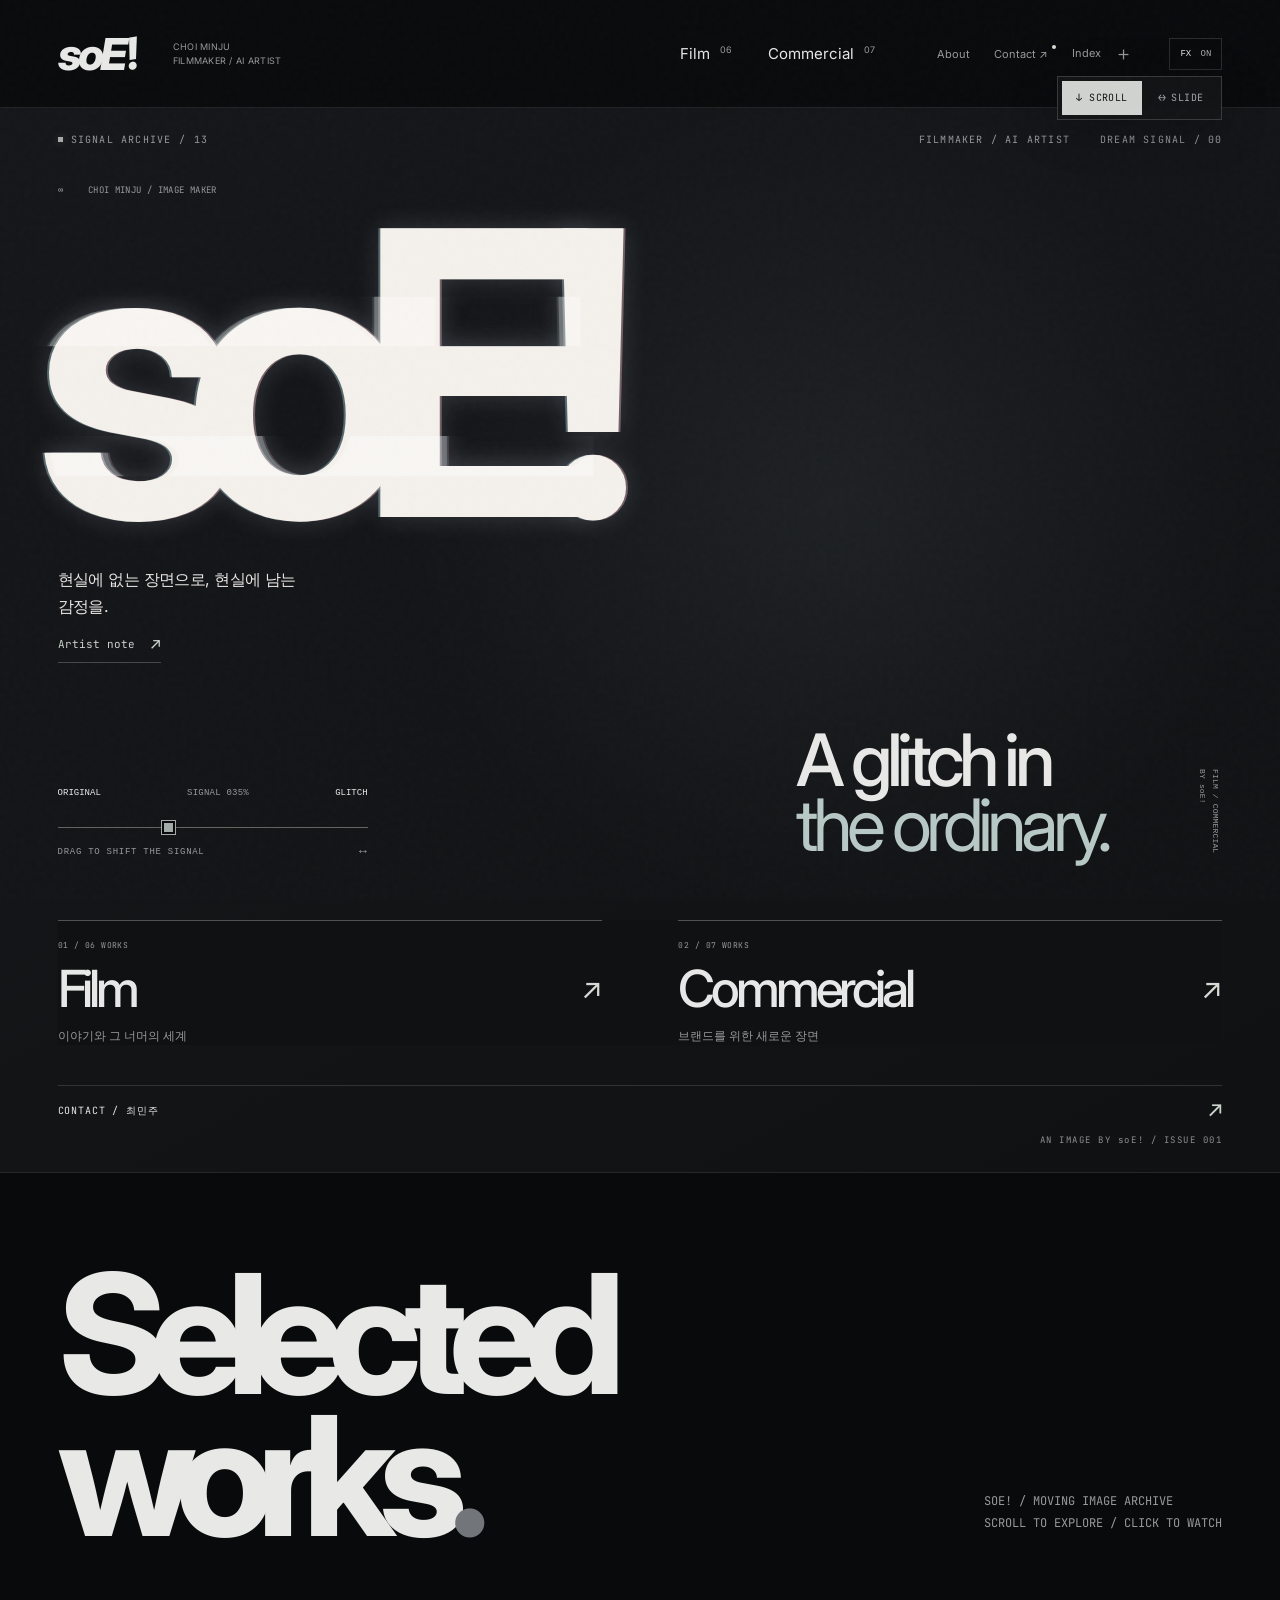
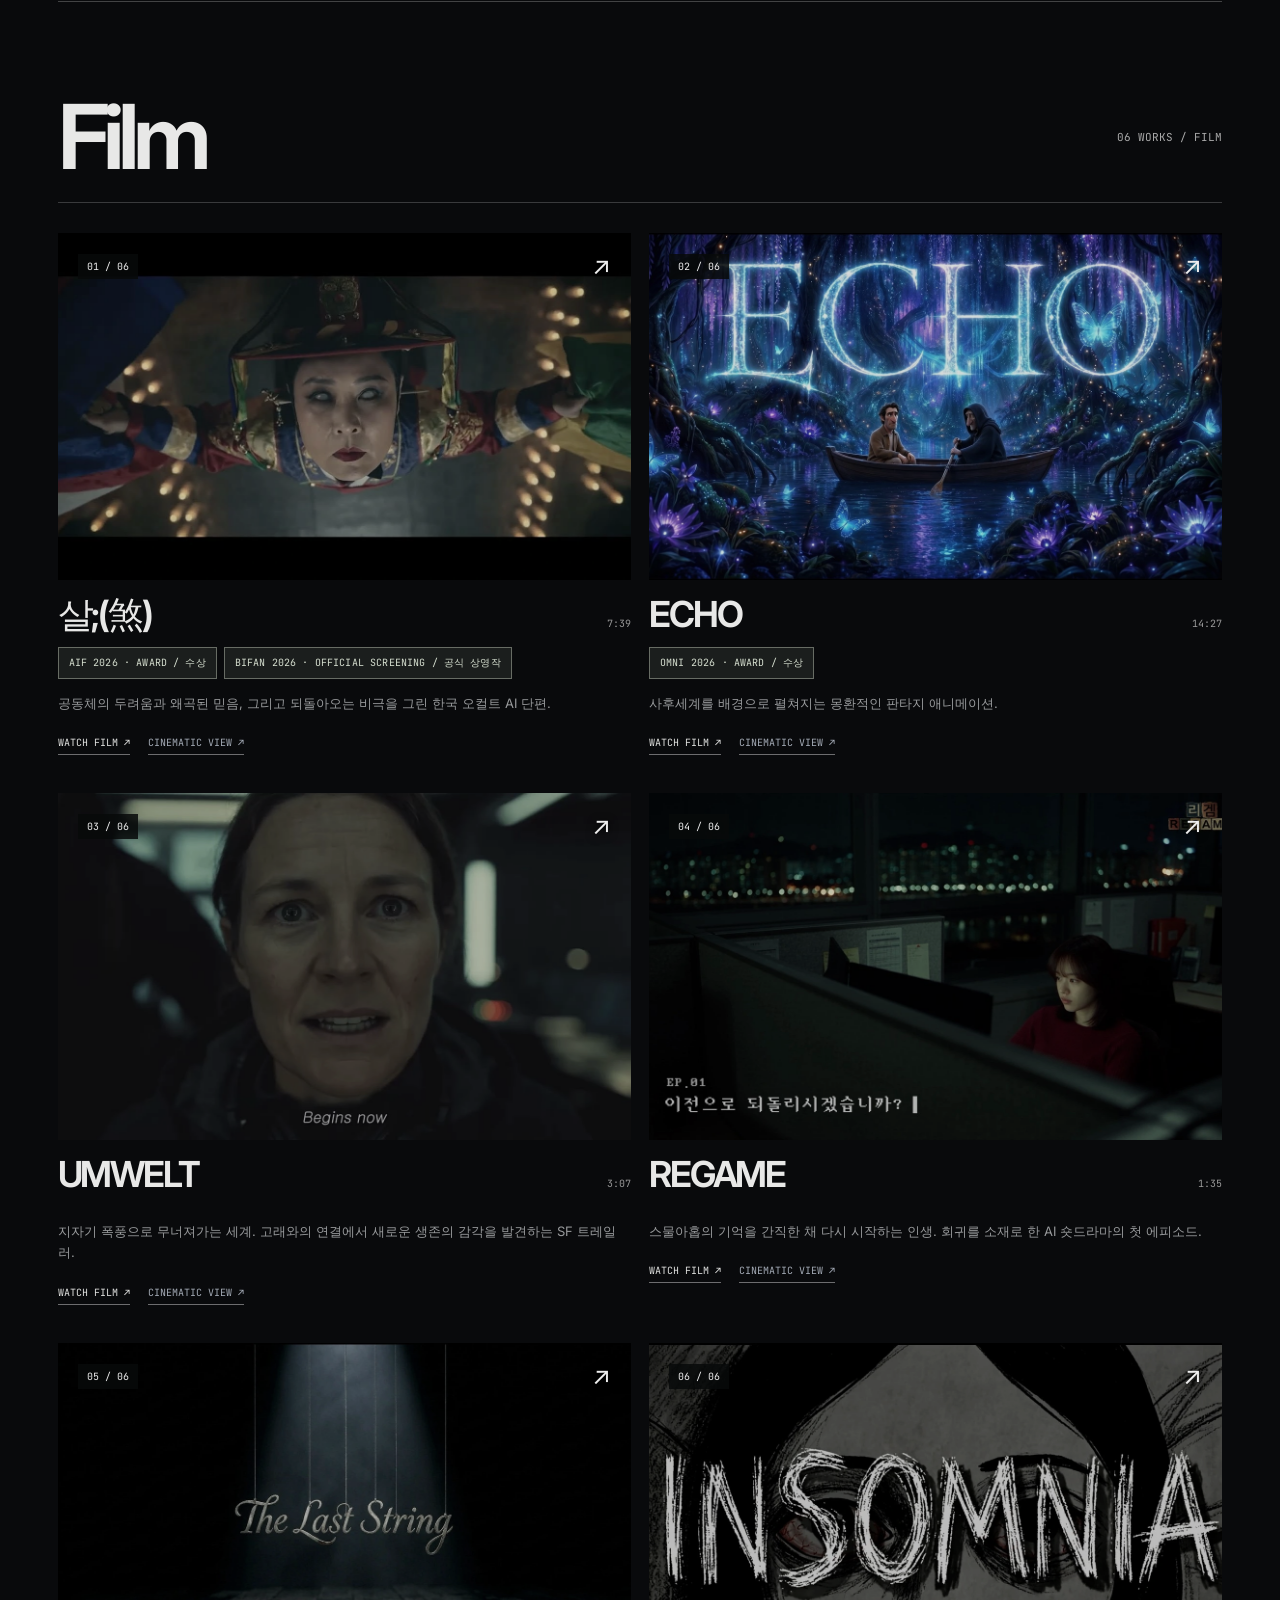
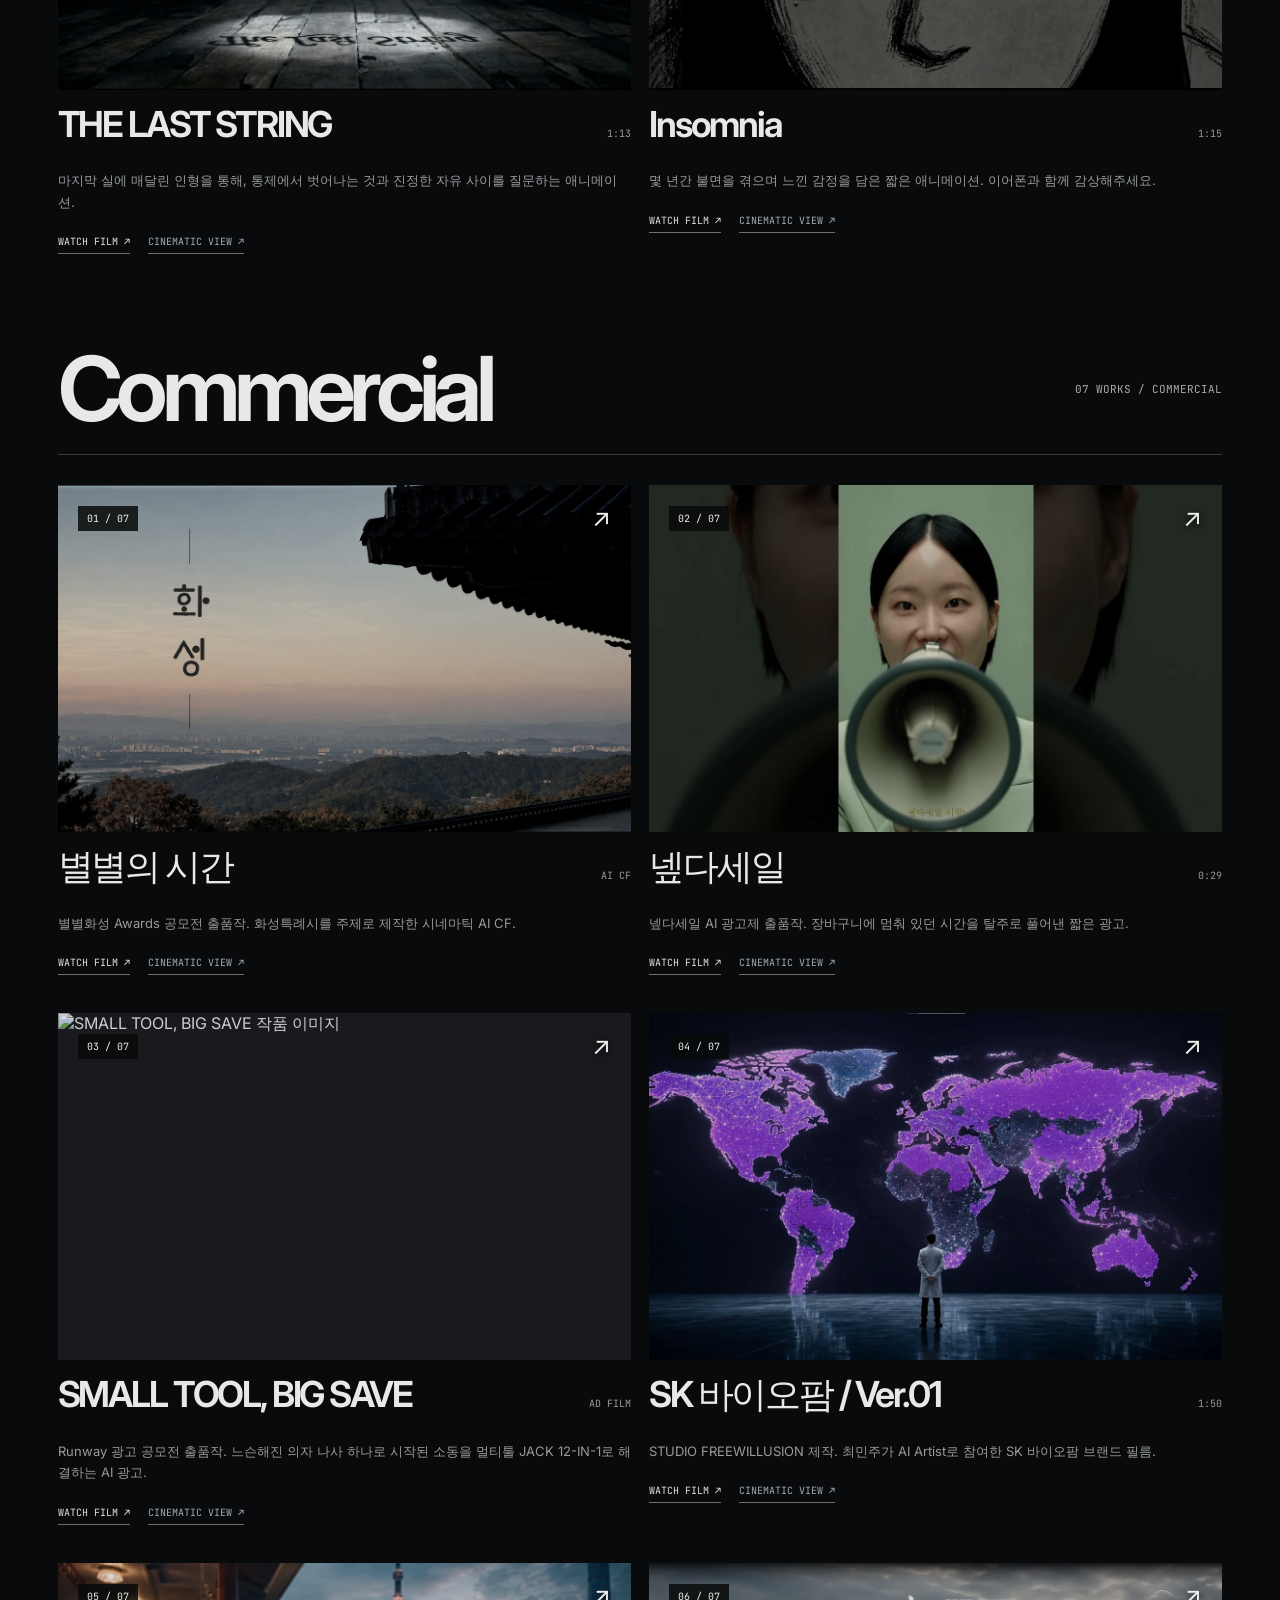
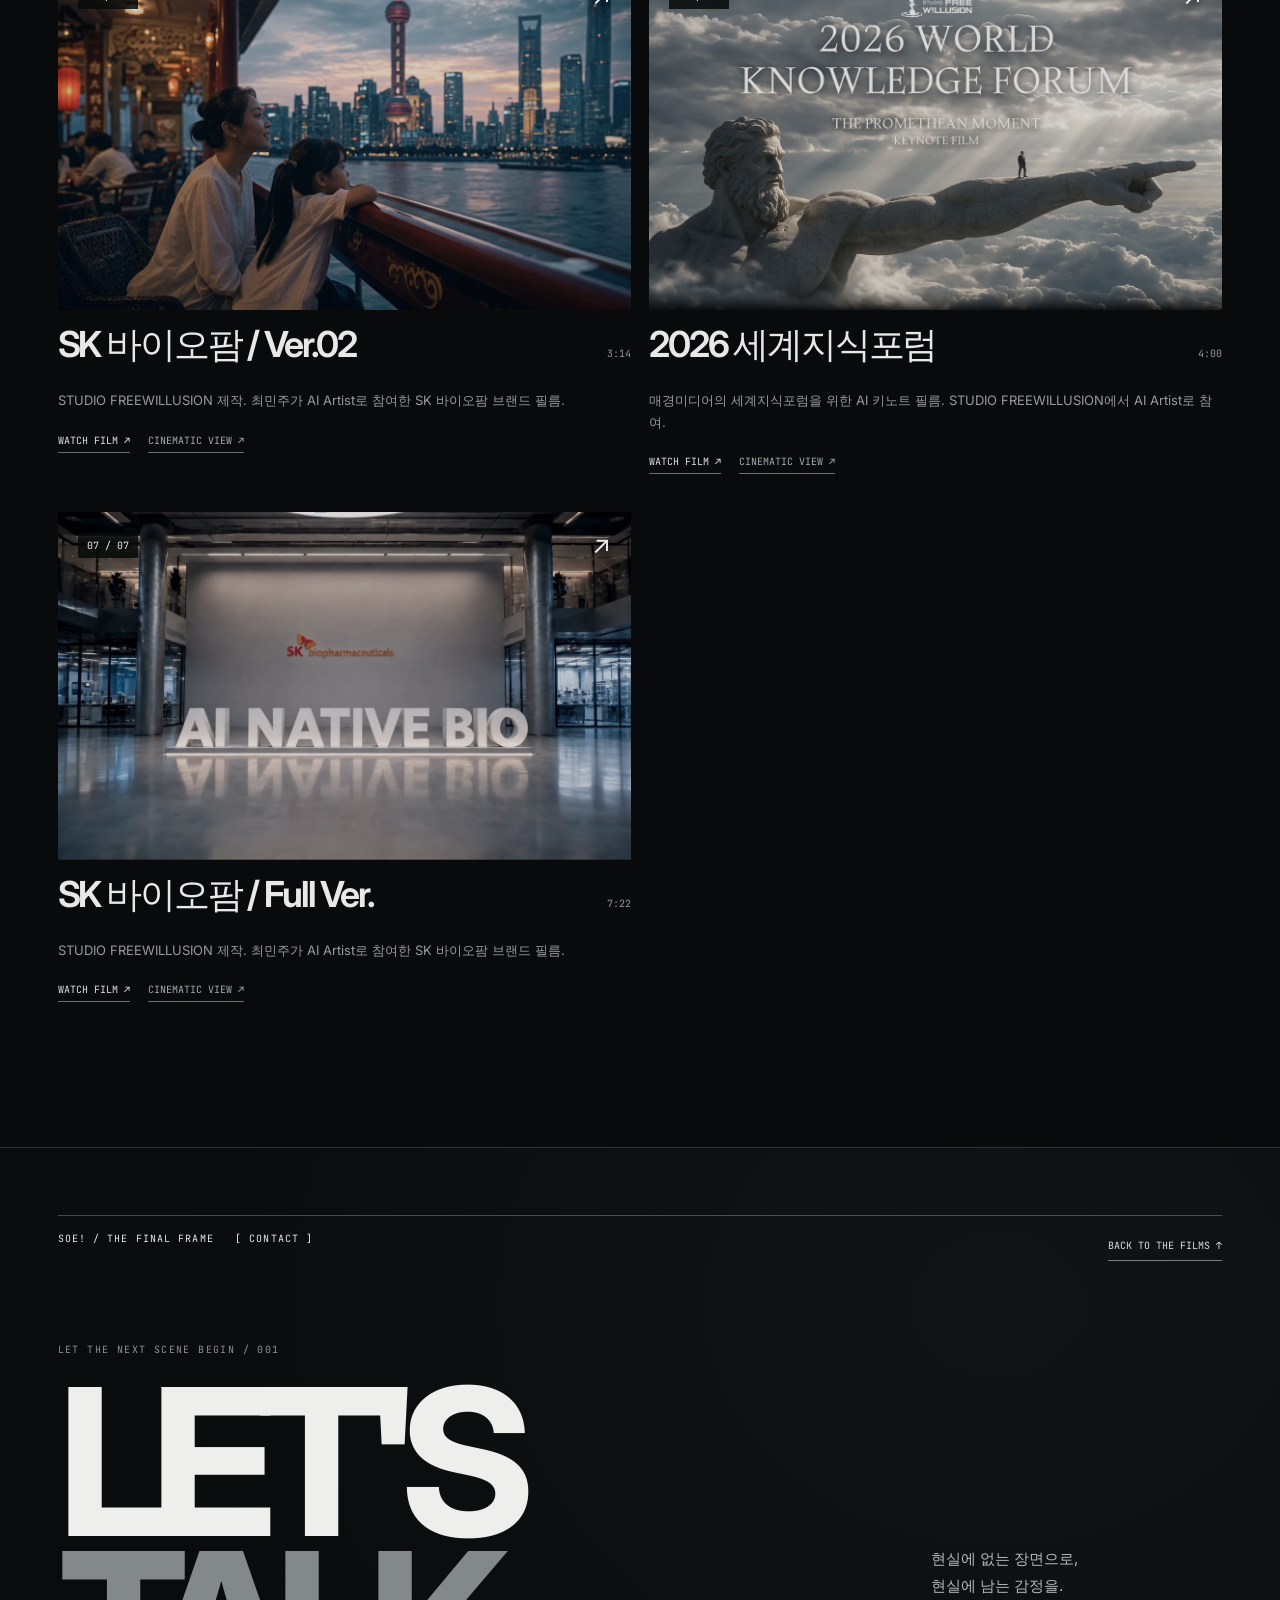
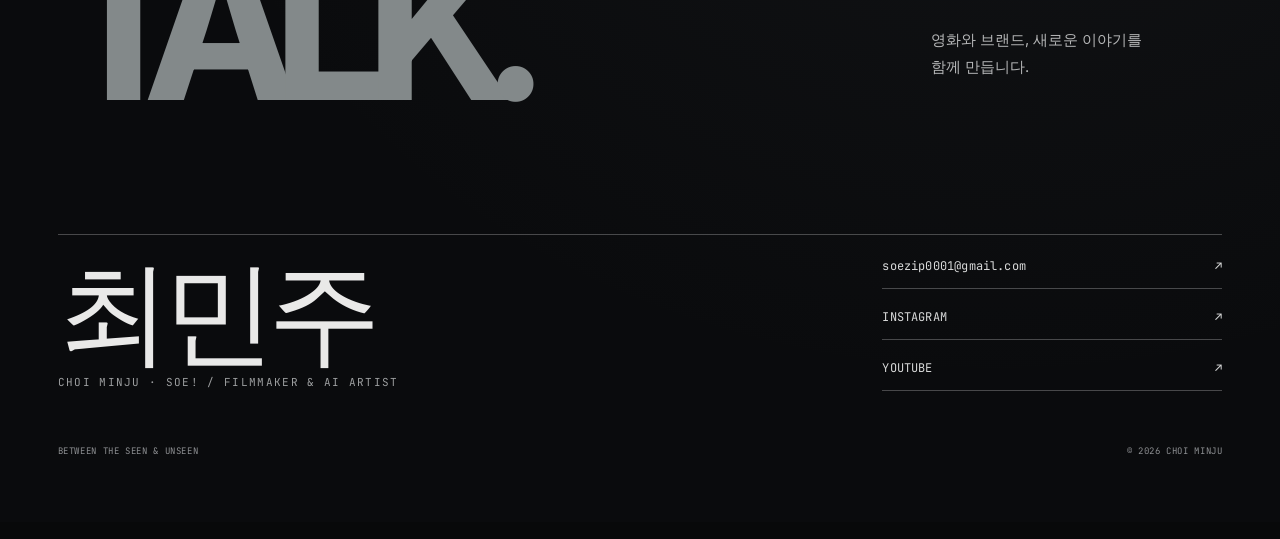
==== commit 4ebcbc34: "Connect gallery view switch and award presentation" ====
--- a/unseen/index.html
+++ b/unseen/index.html
@@ -11,6 +11,7 @@
 <link rel="stylesheet" href="editorial.css?v=12">
 <link rel="stylesheet" href="glitch-editorial.css?v=15">
 <link rel="stylesheet" href="refined-dark.css?v=1">
+<link rel="stylesheet" href="archive-view.css?v=1">
 </head>
 <body class="intro home-view" data-scene="home">
 <a class="skip-link" href="#exhibition">작품으로 바로 이동</a>
@@ -77,5 +78,5 @@
 <dialog id="drawer" aria-labelledby="drawerTitle"><div class="drawer-top"><span>soE! / SIGNAL ARCHIVE</span><button class="close" data-close="drawer">CLOSE <b>×</b></button></div><div id="drawerContent"></div></dialog>
 <dialog id="player" aria-labelledby="playerTitle"><div class="player-top"><h2 id="playerTitle">Film</h2><button class="close" data-close="player">CLOSE <b>×</b></button></div><div id="playerMount"></div><div class="player-bottom"><span>재생이 제한되면 YouTube에서 감상하세요.</span><a id="youtubeLink" target="_blank" rel="noopener noreferrer">OPEN IN YOUTUBE ↗</a></div></dialog>
 <p class="sr-only" role="status" aria-live="polite" id="status"></p>
-<script src="projects.js?v=14"></script><script src="app.js?v=15"></script>
+<script src="projects.js?v=16"></script><script src="app.js?v=15"></script><script src="archive-view.js?v=1"></script>
 </body></html>
--- a/unseen/archive-view.css
+++ b/unseen/archive-view.css
@@ -0,0 +1,40 @@
+/* Gallery + cinematic mode. Both are first-class navigation systems. */
+.view-switch{display:flex;align-items:center;gap:3px;position:fixed;z-index:51;top:76px;right:var(--gutter);background:#141517ee;border:1px solid #b8bcb633;padding:4px;backdrop-filter:blur(18px);box-shadow:0 9px 45px #0004}
+.view-switch button{border:0;background:transparent;color:#a3a6aa;font:10px/1.2 "JetBrains Mono",monospace;letter-spacing:.04em;padding:11px 14px;white-space:nowrap;cursor:pointer}
+.view-switch button[aria-pressed="true"]{background:#d0d3d0;color:#101112}
+body.scroll-view .view-switch{border-color:#6667}
+body:not(.scroll-view) #scrollArchive{display:none}
+body.scroll-view #scrollArchive{display:block}
+.scroll-archive{padding:90px var(--gutter) 145px;background:#090a0c;color:#e8e8e7;border-top:1px solid #ffffff1e}
+.archive-intro{display:grid;grid-template-columns:1fr 1fr;align-items:end;gap:35px;border-bottom:1px solid #ffffff3b;padding:0 0 55px}
+.archive-intro h2{font:750 clamp(78px,13vw,220px)/.85 Inter,Arial,sans-serif;letter-spacing:-.105em;margin:0}
+.archive-intro p{font:12px/1.8 "JetBrains Mono",monospace;color:#999;justify-self:end}
+.archive-group{scroll-margin-top:130px;padding-top:90px}.archive-group-head{display:flex;justify-content:space-between;align-items:center;padding-bottom:20px;border-bottom:1px solid #ffffff32;margin-bottom:30px}
+.archive-group-head h3{font:650 clamp(42px,7vw,105px)/1 Inter,sans-serif;letter-spacing:-.07em;margin:0}.archive-group-head span{font:11px "JetBrains Mono",monospace;color:#aaa}
+.archive-list{display:grid;grid-template-columns:repeat(2,minmax(0,1fr));gap:38px 18px}
+.archive-item{min-width:0;position:relative}
+.archive-photo{background:#191a1d;display:block;position:relative;overflow:hidden;aspect-ratio:1.65;color:#eee}
+.archive-photo img{width:100%;height:100%;object-fit:cover;display:block;filter:saturate(.76) brightness(.86);transition:transform .55s,filter .55s}
+.archive-photo:hover img{transform:scale(1.045);filter:saturate(.96) brightness(.98)}
+.archive-photo:after{content:"↗";position:absolute;right:20px;top:17px;font:25px Inter,sans-serif;text-shadow:0 2px 10px #000}
+.archive-photo .number{position:absolute;left:20px;top:21px;z-index:2;font:10px "JetBrains Mono",monospace;background:#080a0ad9;padding:6px 9px}
+.archive-details{display:flex;justify-content:space-between;gap:15px;margin:14px 0 11px;align-items:baseline}
+.archive-details h4{font:650 clamp(23px,2.8vw,41px)/1.15 Inter,sans-serif;letter-spacing:-.06em;margin:0}
+.archive-details>span{font:10px "JetBrains Mono",monospace;white-space:nowrap;color:#999}
+.archive-description{color:#989a9c;font-size:13px;line-height:1.65;margin:0 0 17px;max-width:580px}
+.archive-recognition{display:flex;flex-wrap:wrap;gap:7px;margin:11px 0 14px}
+.archive-recognition span{border:1px solid #bdc6b777;color:#d6dfd0;padding:8px 10px;font:10px "JetBrains Mono",monospace;letter-spacing:.015em;background:#a1ae9920}
+.archive-actions{display:flex;gap:18px;align-items:center}
+.archive-actions a,.archive-actions button{background:none;border:0;color:#e4e5e3;padding:5px 0;border-bottom:1px solid #ffffff68;font:10px "JetBrains Mono",monospace;cursor:pointer}
+.archive-actions button{color:#a4abb6}
+.scene-recognition{position:absolute;z-index:15;left:var(--gutter);bottom:105px;display:none;gap:8px;flex-wrap:wrap;max-width:calc(100% - 2*var(--gutter));pointer-events:none}
+body:not(.home-view):not(.scroll-view) .scene-recognition:has(span){display:flex}
+.scene-recognition span{border:1px solid #c6cfc49c;background:#101214e8;padding:10px 13px;color:#e3e9e3;font:10px "JetBrains Mono",monospace;letter-spacing:.05em;backdrop-filter:blur(9px)}
+body.home-view #title{position:relative;isolation:isolate;text-shadow:-2px 0 #92bbc071,2px 0 #ce9fa77a,0 0 27px #bec2d633}
+body.home-view #title:before{content:attr(data-text);position:absolute;left:0;top:0;width:100%;color:#e7e9e6;opacity:.4;clip-path:inset(25% 0 59% 0);transform:translateX(-6px);mix-blend-mode:screen;pointer-events:none;animation:soe-signal-a 8s steps(1) infinite}
+body.home-view #title:after{content:attr(data-text);position:absolute;left:0;top:0;width:100%;color:#b6c1c7;opacity:.5;clip-path:inset(70% 0 17% 0);transform:translateX(7px);mix-blend-mode:screen;pointer-events:none;animation:soe-signal-b 11s steps(1) infinite}
+@keyframes soe-signal-a{0%,94%,98%,100%{transform:translateX(0);opacity:0}95%{transform:translateX(-9px);opacity:.75}96%{transform:translateX(6px);opacity:.45}97%{transform:translateX(-3px);opacity:.7}}
+@keyframes soe-signal-b{0%,92%,97%,100%{transform:translateX(0);opacity:0}93%{transform:translateX(8px);opacity:.6}94%{transform:translateX(-7px);opacity:.75}95%{transform:translateX(3px);opacity:.4}}
+body.no-fx.home-view #title:before,body.no-fx.home-view #title:after{animation:none;opacity:0}
+@media(max-width:760px){.view-switch{top:65px;right:17px}.view-switch button{font-size:9px;padding:10px 10px}.scroll-archive{padding:65px 22px 100px}.archive-intro{grid-template-columns:1fr;padding-bottom:25px}.archive-intro h2{font-size:22vw}.archive-intro p{justify-self:start}.archive-group{padding-top:60px}.archive-list{grid-template-columns:1fr;gap:37px}.archive-group-head h3{font-size:52px}.archive-photo{aspect-ratio:1.45}.archive-details h4{font-size:28px}.scene-recognition{bottom:78px;left:22px;right:22px}.scene-recognition span{font-size:8px;padding:7px 8px}}
+@media(prefers-reduced-motion:reduce){body.home-view #title:before,body.home-view #title:after{animation:none!important;opacity:0!important}}
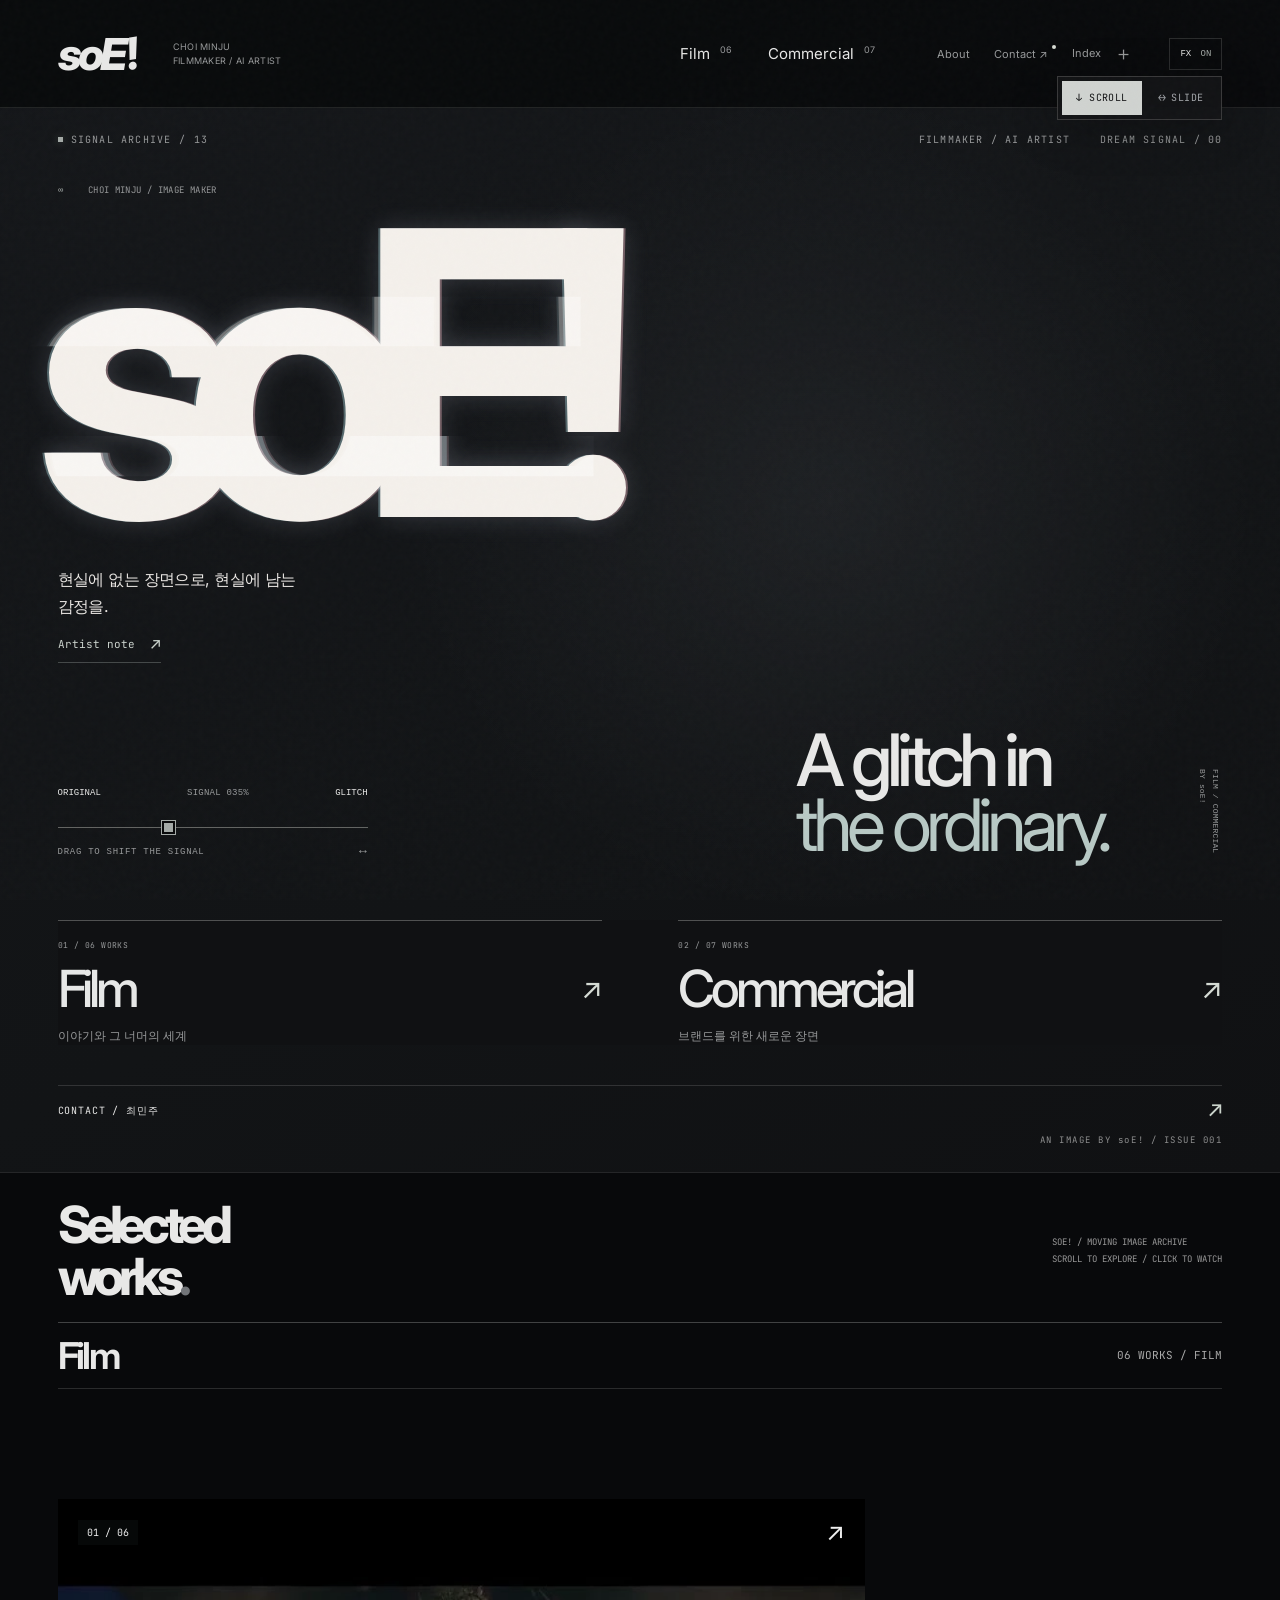
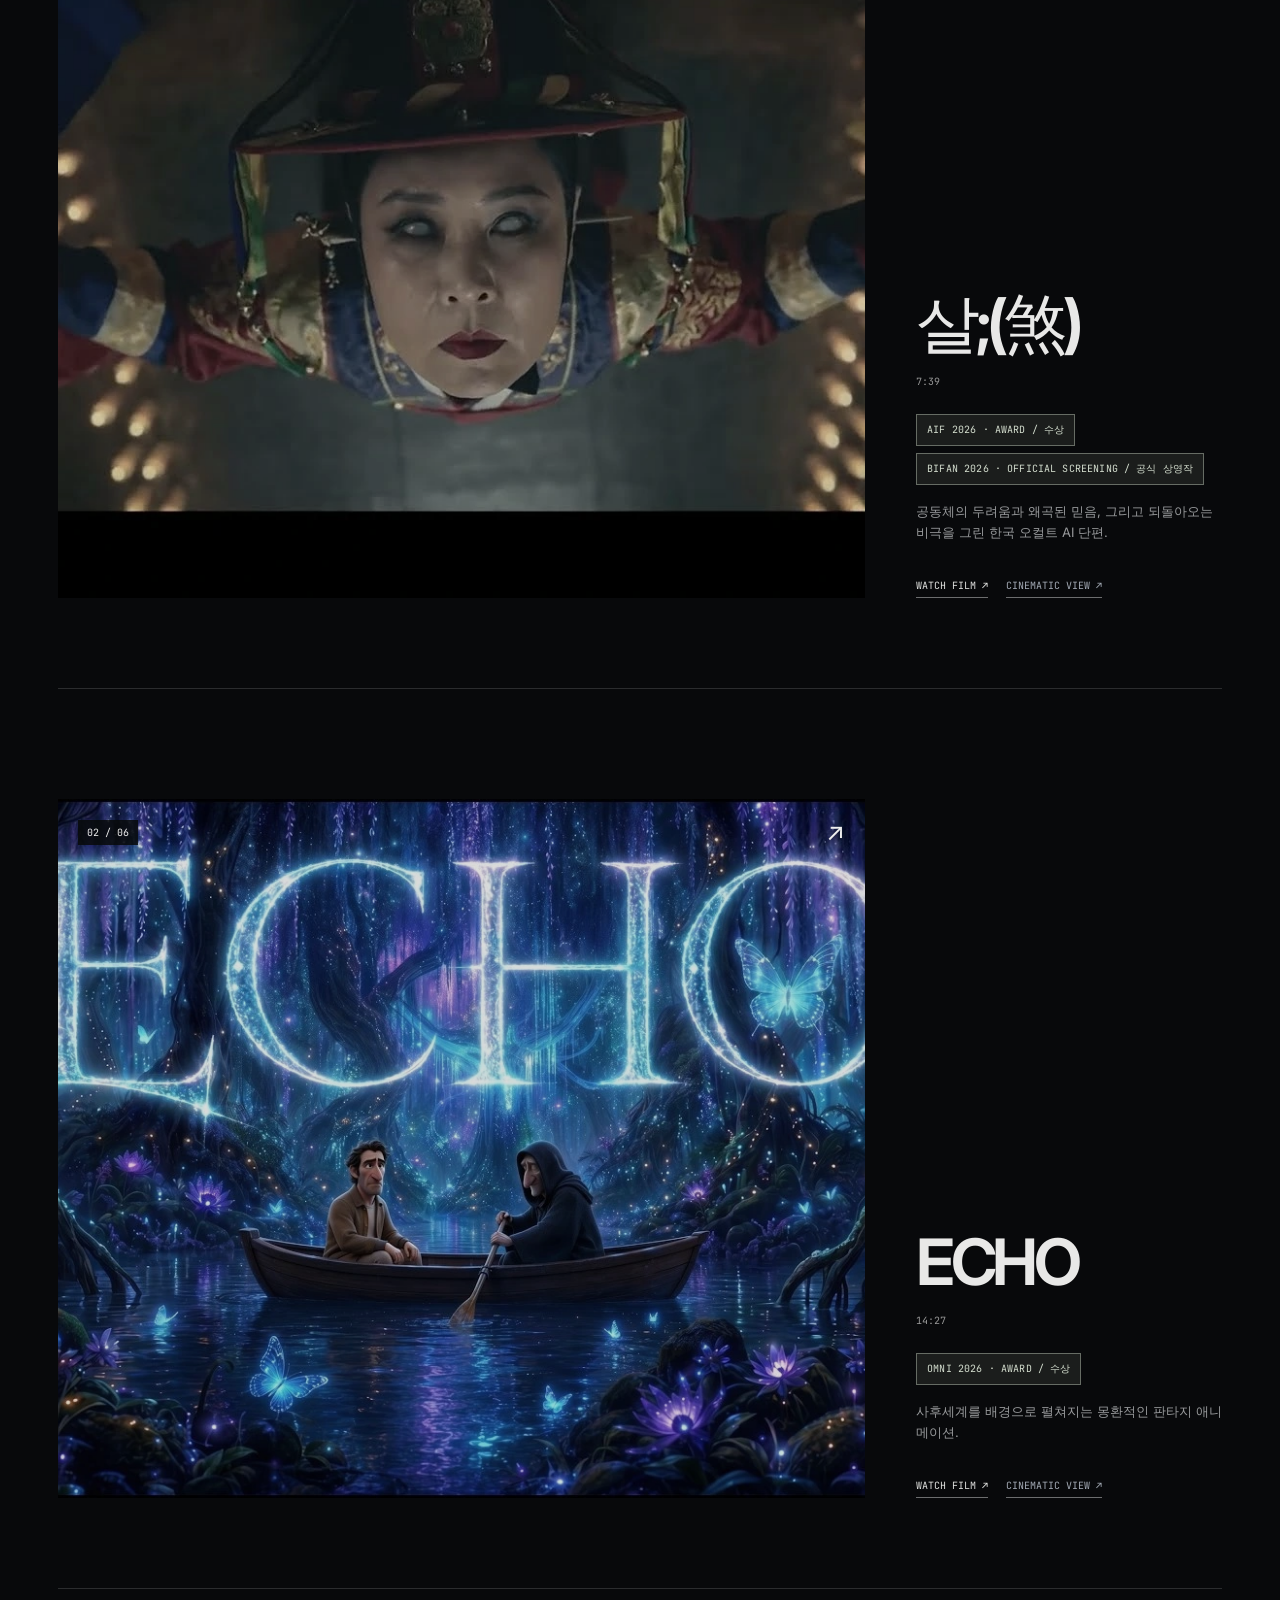
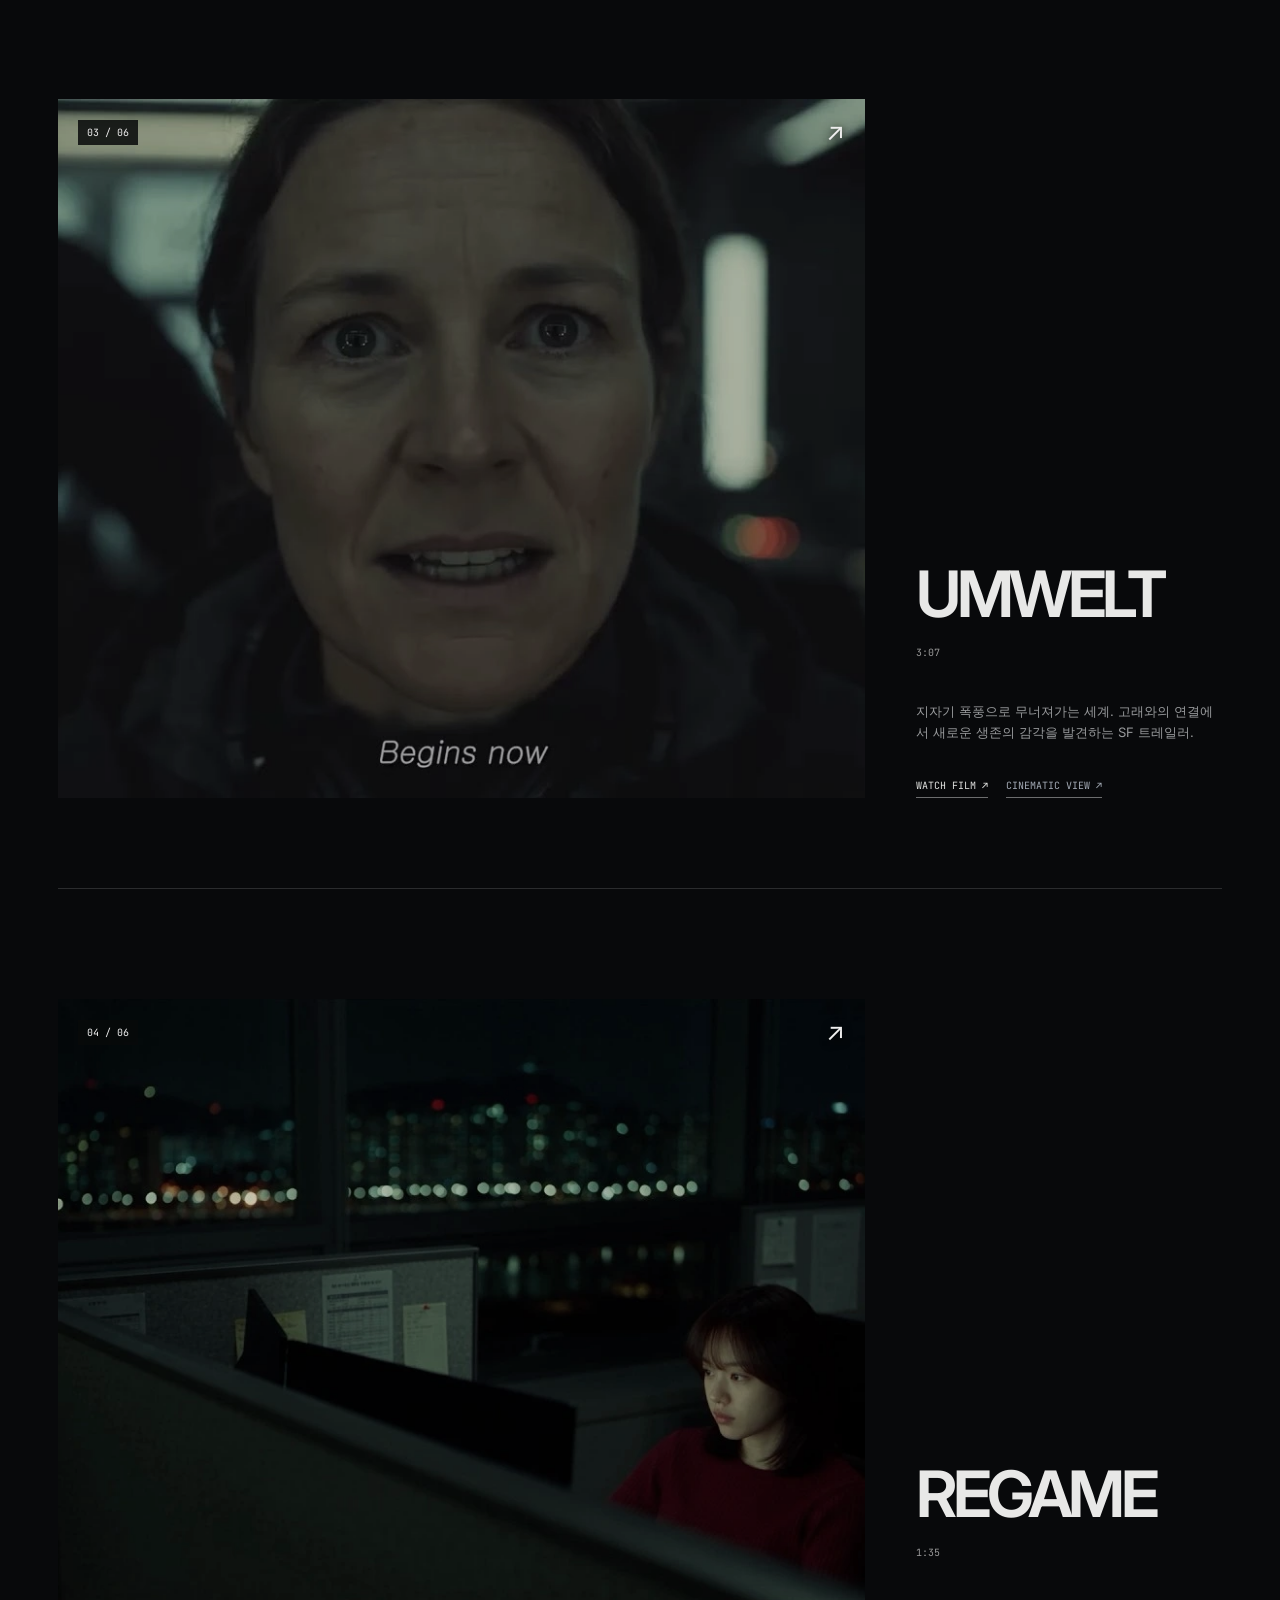
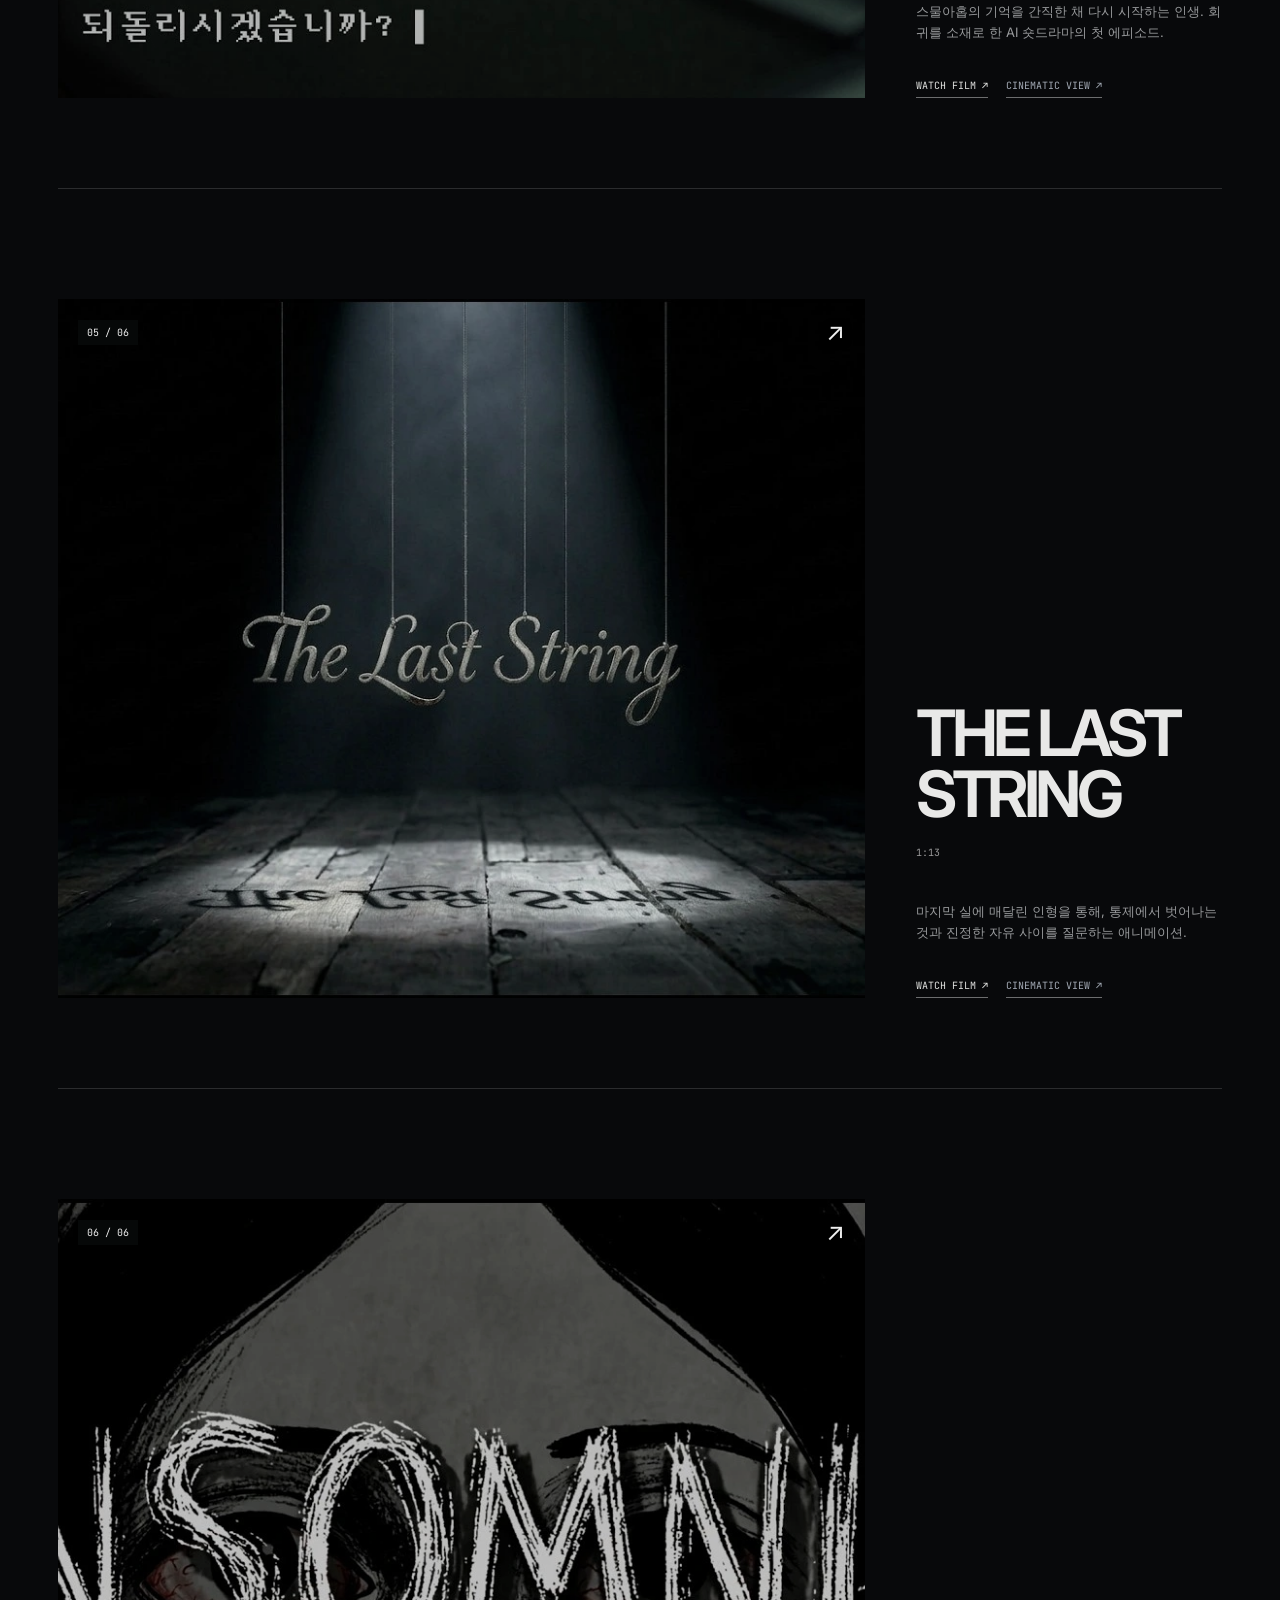
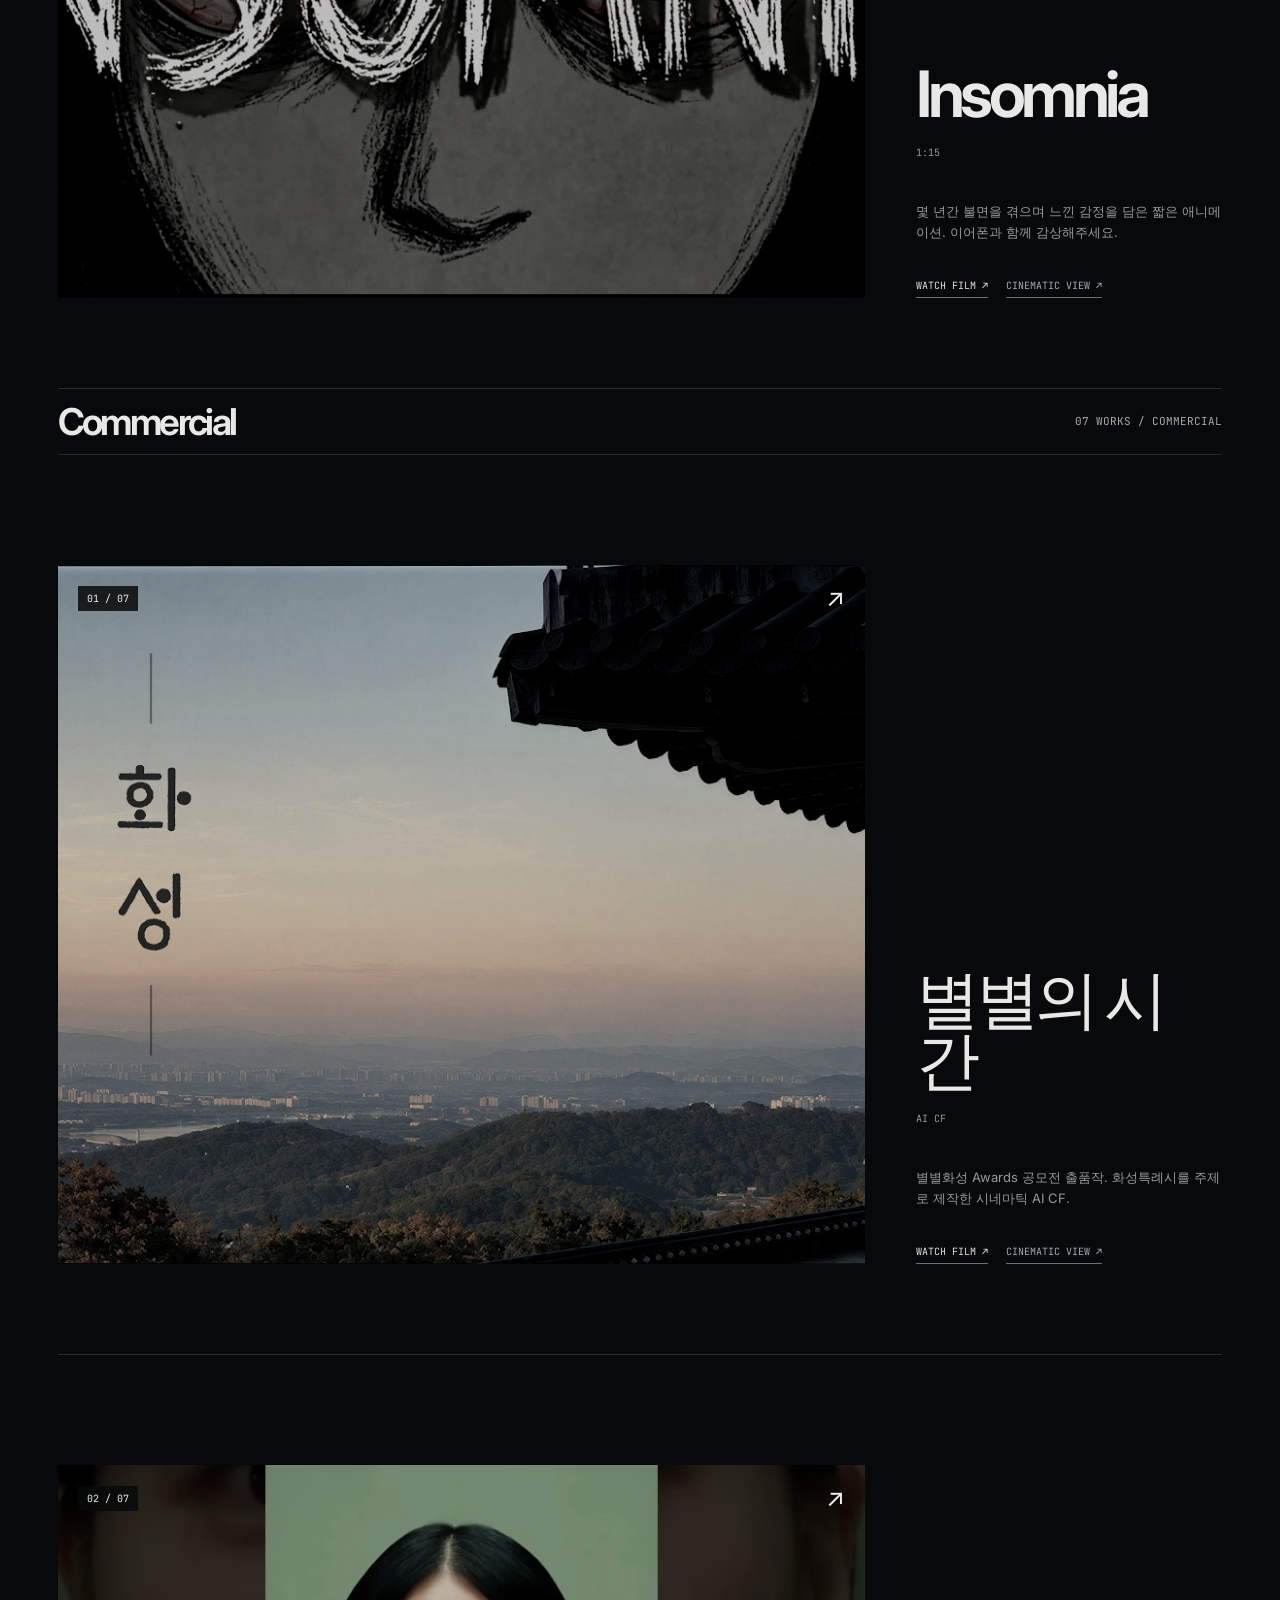
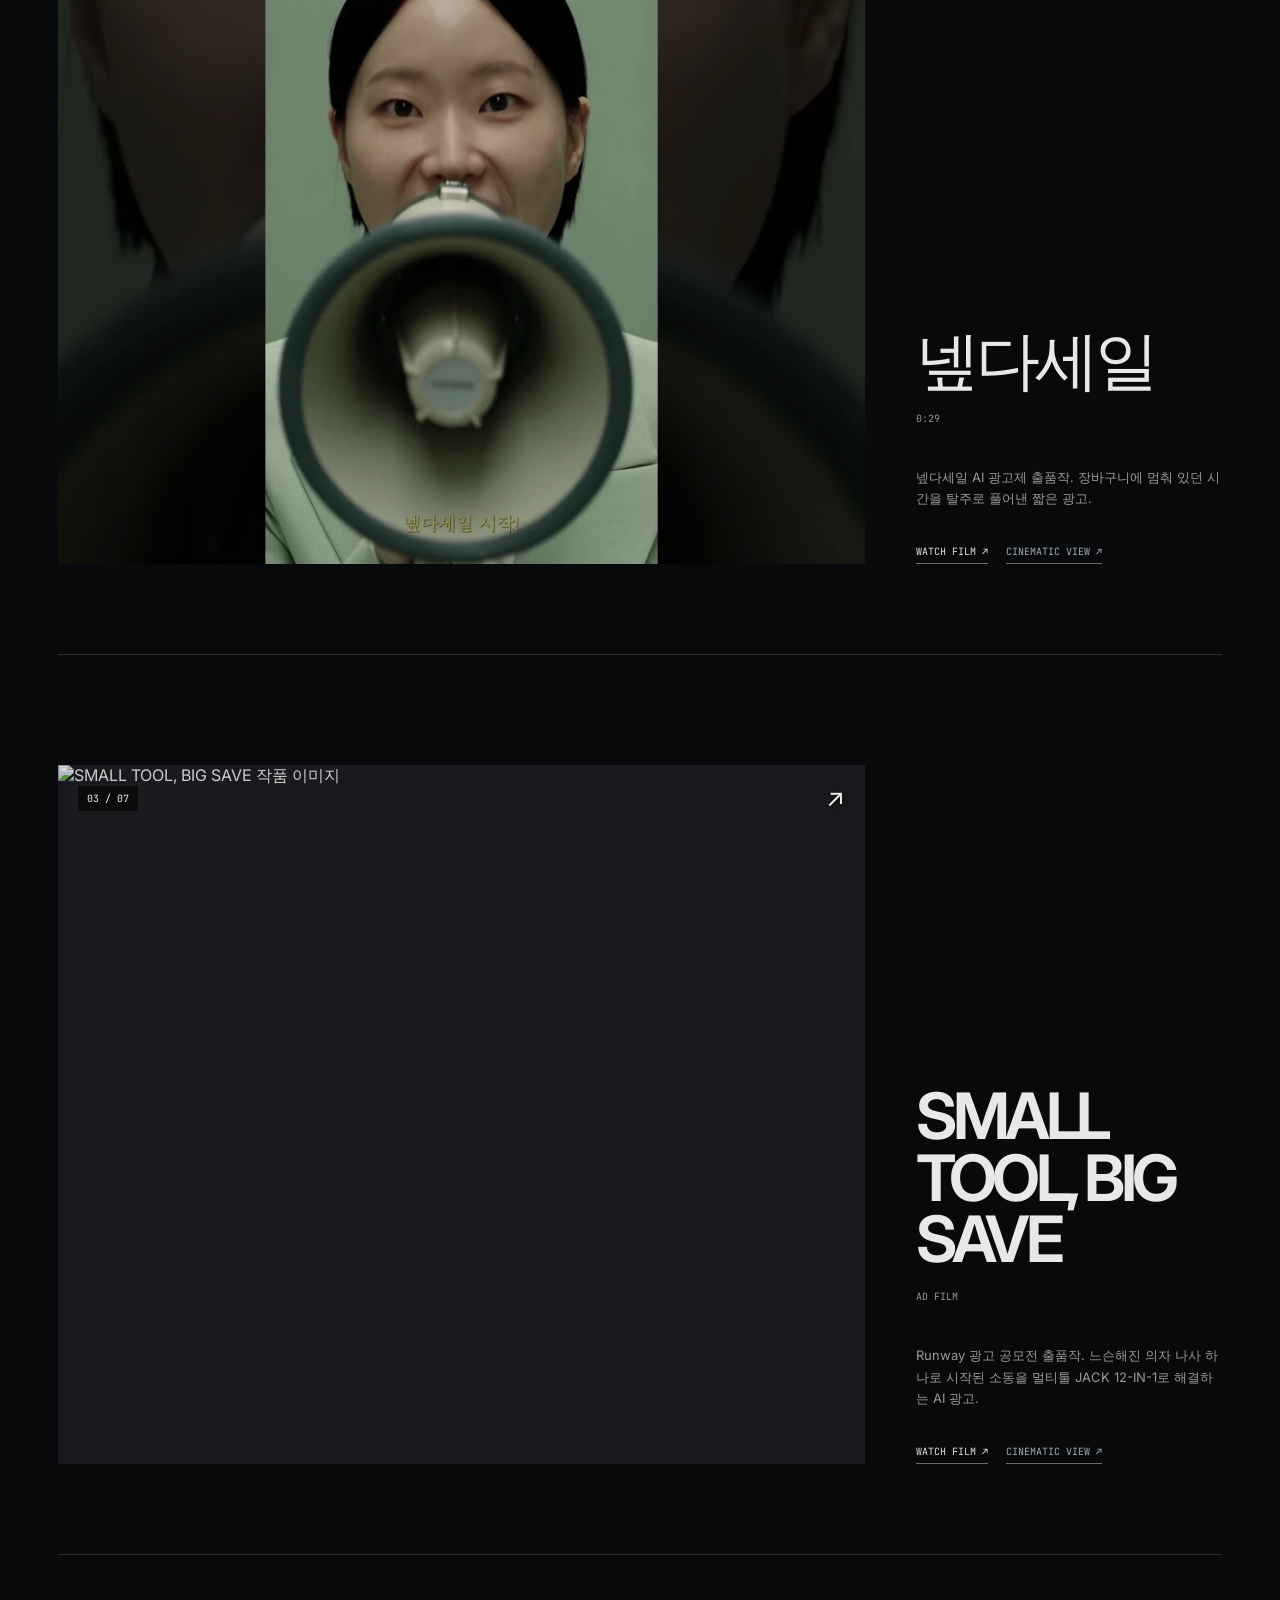
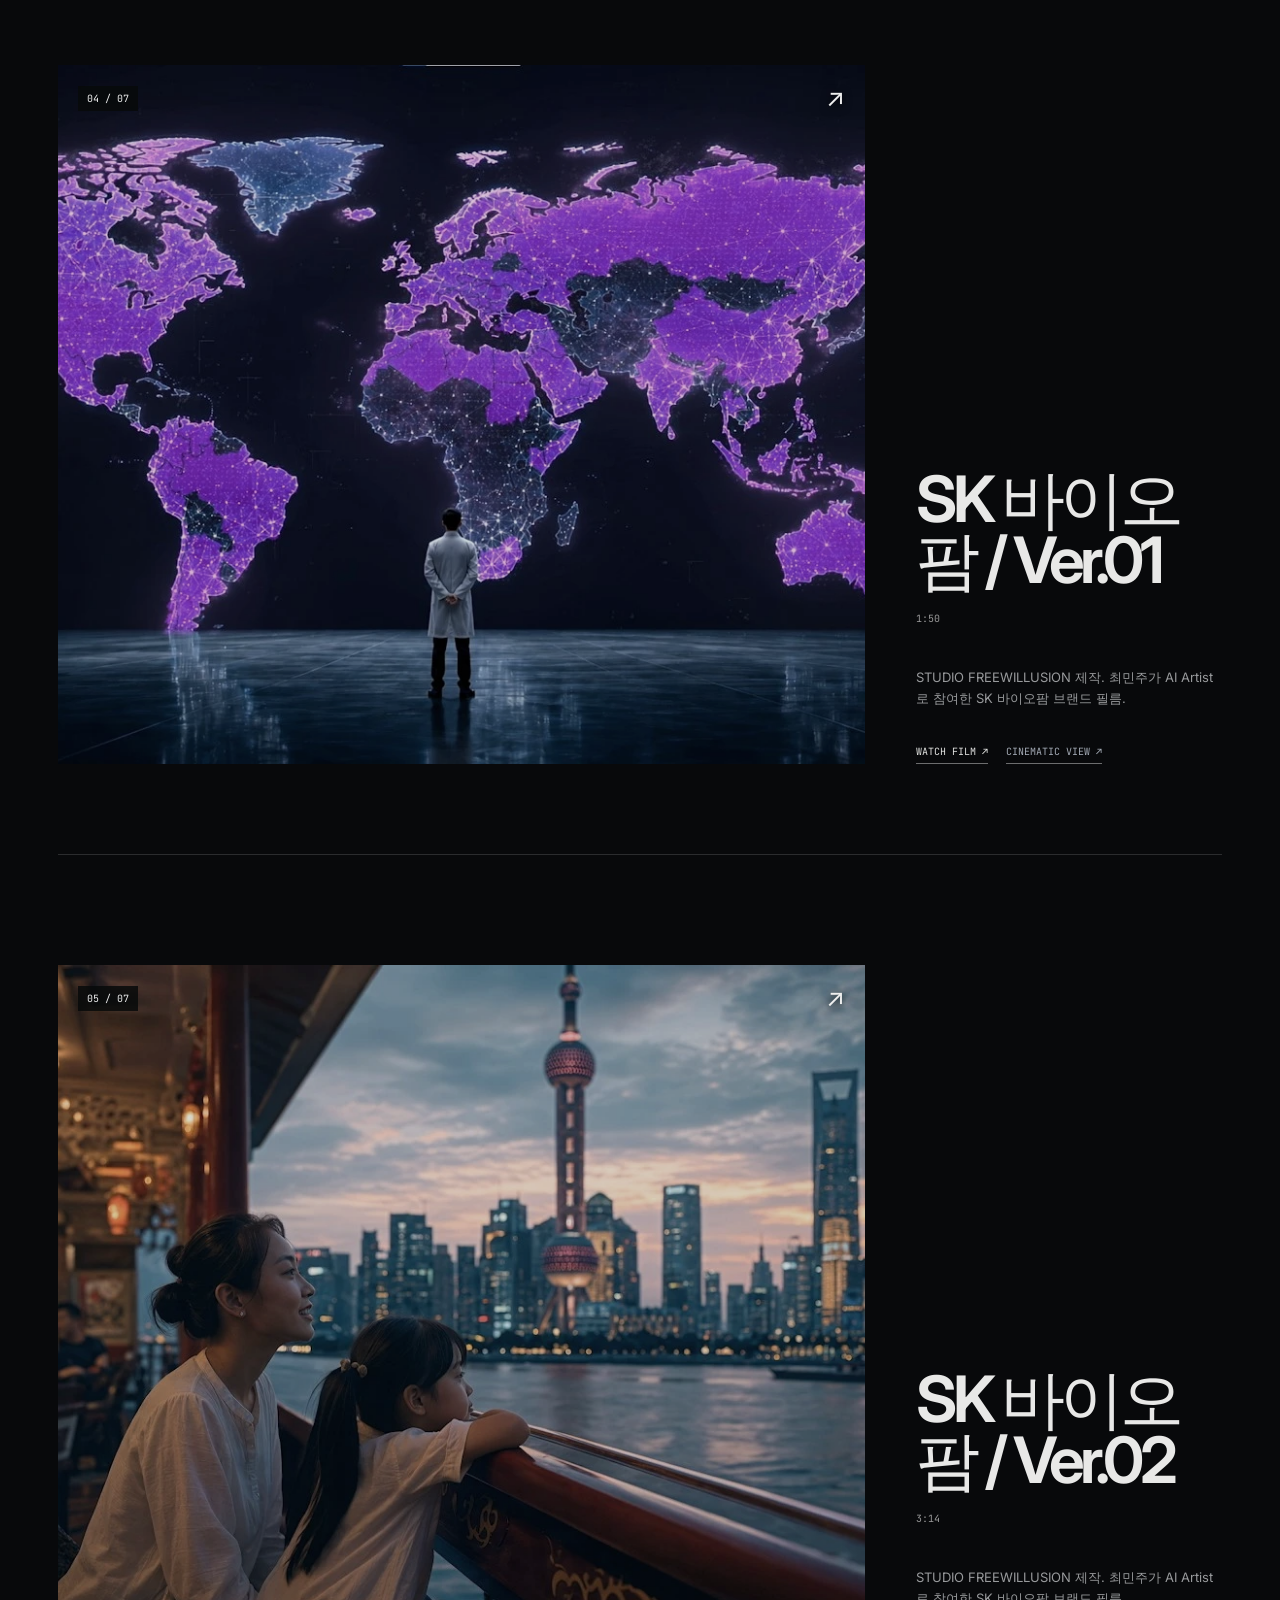
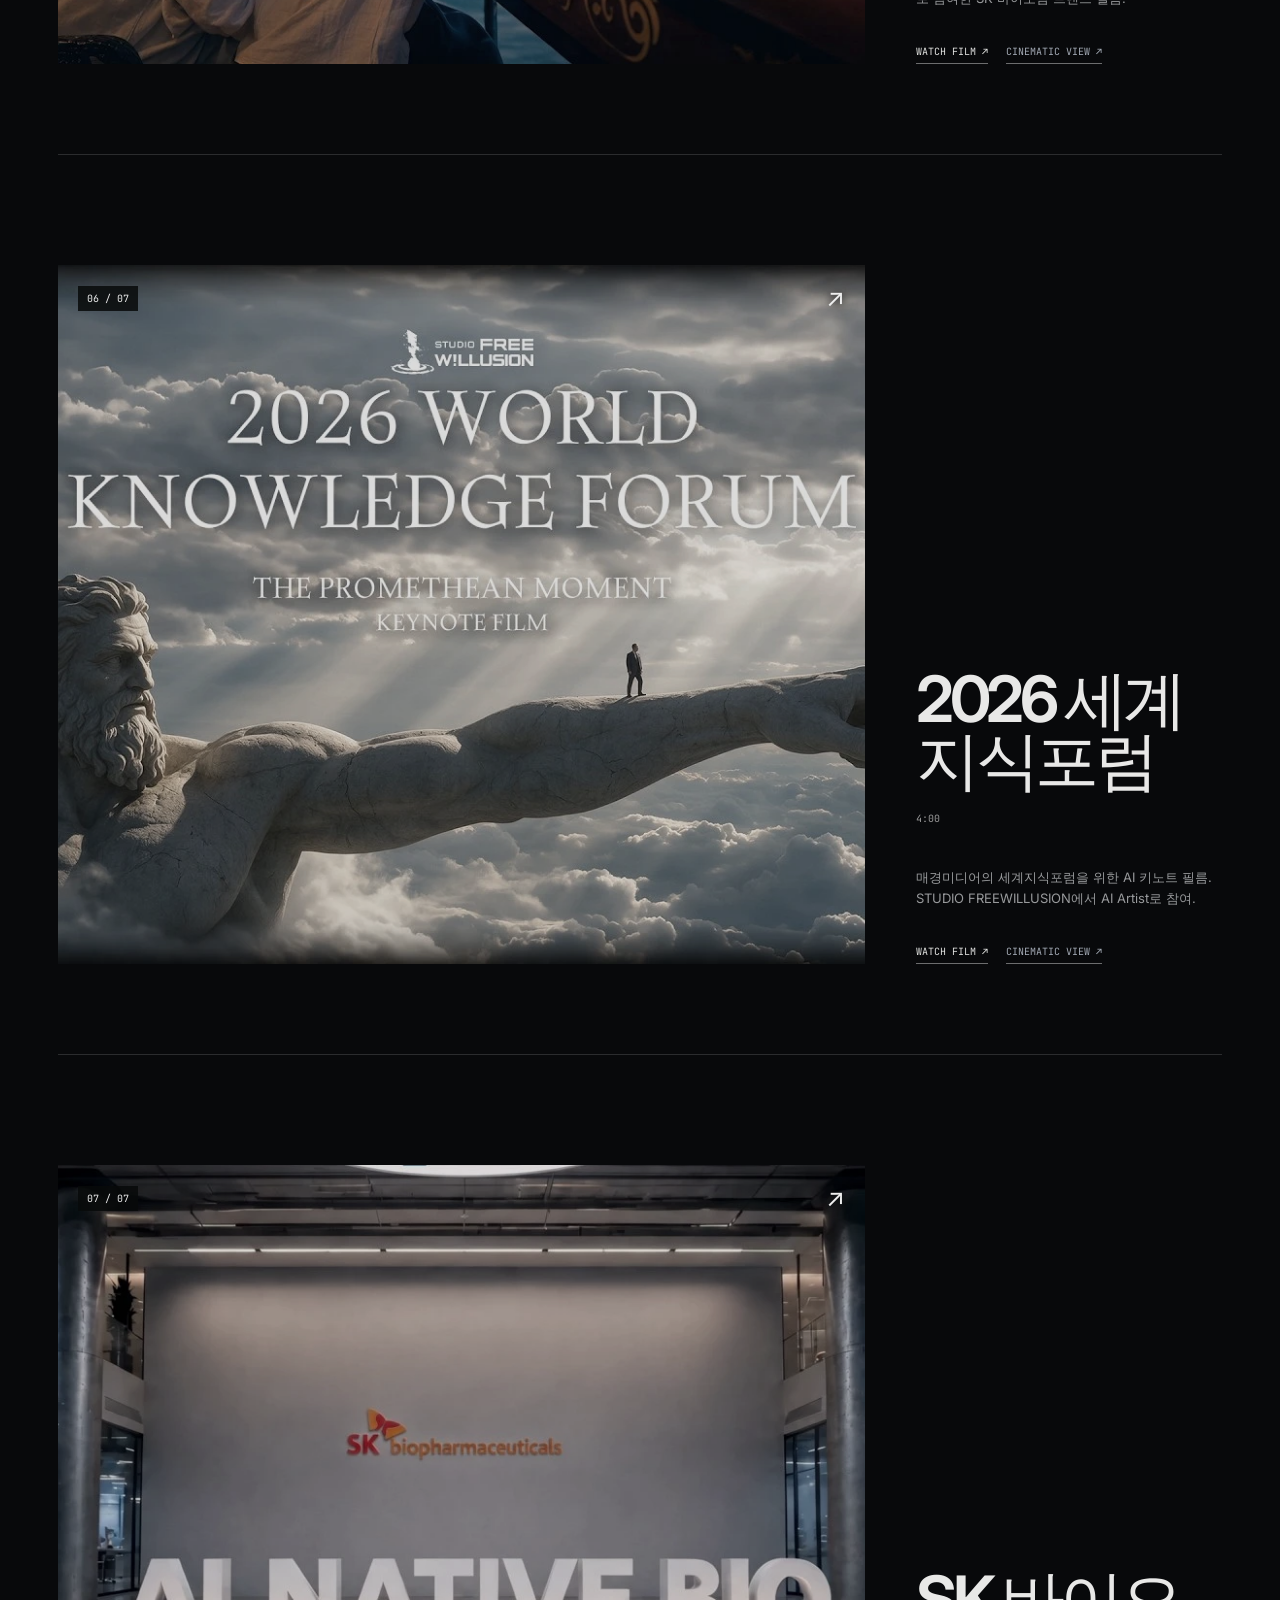
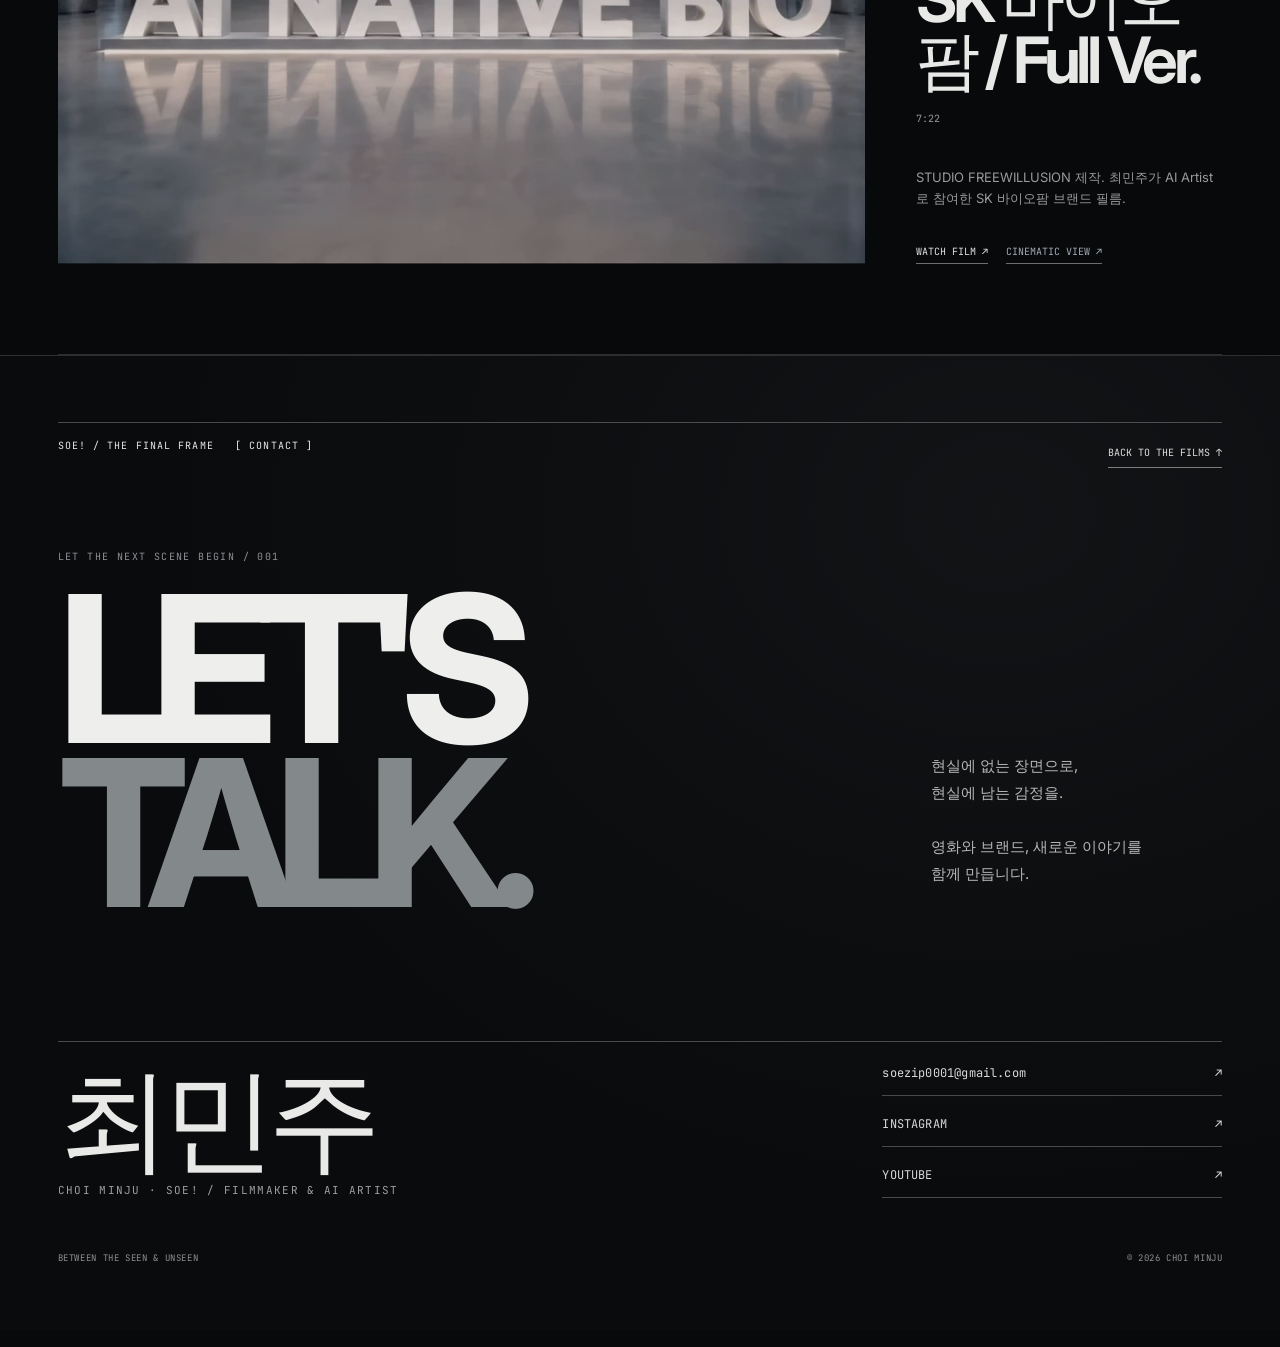
==== commit 57eee608: "Load full-screen scroll gallery and restored butterfly styling" ====
--- a/unseen/index.html
+++ b/unseen/index.html
@@ -11,7 +11,7 @@
 <link rel="stylesheet" href="editorial.css?v=12">
 <link rel="stylesheet" href="glitch-editorial.css?v=15">
 <link rel="stylesheet" href="refined-dark.css?v=1">
-<link rel="stylesheet" href="archive-view.css?v=1">
+<link rel="stylesheet" href="archive-view.css?v=2">
 </head>
 <body class="intro home-view" data-scene="home">
 <a class="skip-link" href="#exhibition">작품으로 바로 이동</a>
--- a/unseen/archive-view.css
+++ b/unseen/archive-view.css
@@ -38,3 +38,51 @@
 body.no-fx.home-view #title:before,body.no-fx.home-view #title:after{animation:none;opacity:0}
 @media(max-width:760px){.view-switch{top:65px;right:17px}.view-switch button{font-size:9px;padding:10px 10px}.scroll-archive{padding:65px 22px 100px}.archive-intro{grid-template-columns:1fr;padding-bottom:25px}.archive-intro h2{font-size:22vw}.archive-intro p{justify-self:start}.archive-group{padding-top:60px}.archive-list{grid-template-columns:1fr;gap:37px}.archive-group-head h3{font-size:52px}.archive-photo{aspect-ratio:1.45}.archive-details h4{font-size:28px}.scene-recognition{bottom:78px;left:22px;right:22px}.scene-recognition span{font-size:8px;padding:7px 8px}}
 @media(prefers-reduced-motion:reduce){body.home-view #title:before,body.home-view #title:after{animation:none!important;opacity:0!important}}
+
+
+/* v2: one cinematic project per viewport */
+html:has(body.scroll-view){scroll-snap-type:y mandatory;scroll-padding-top:0}
+body.scroll-view #exhibition{min-height:100svh;scroll-snap-align:start}
+body.scroll-view .scroll-archive{padding:0 var(--gutter) 0;background:#08090b}
+body.scroll-view .archive-intro{min-height:0;padding:26px 0 20px;display:flex;justify-content:space-between;align-items:center;scroll-snap-align:none}
+body.scroll-view .archive-intro h2{font-size:clamp(26px,4vw,58px);line-height:1}
+body.scroll-view .archive-intro p{font-size:9px}
+body.scroll-view .archive-group{padding:0;scroll-margin-top:0}
+body.scroll-view .archive-group-head{margin:0;padding:14px 0;border-bottom:1px solid #ffffff23;scroll-snap-align:none}
+body.scroll-view .archive-group-head h3{font-size:clamp(21px,3vw,37px)}
+body.scroll-view .archive-list{display:block}
+body.scroll-view .archive-item{
+ height:100svh;min-height:650px;scroll-snap-align:start;scroll-snap-stop:always;
+ display:grid;grid-template-columns:minmax(0,1.45fr) minmax(260px,.55fr);
+ grid-template-rows:1fr auto auto auto;column-gap:clamp(26px,4vw,75px);
+ align-content:center;align-items:end;
+ padding:clamp(110px,12vh,160px) 0 clamp(55px,10vh,105px);
+ border-bottom:1px solid #ffffff25;
+}
+body.scroll-view .archive-item .archive-photo{grid-row:1/5;grid-column:1;align-self:stretch;aspect-ratio:auto;height:100%;min-height:0}
+body.scroll-view .archive-item .archive-photo img{object-fit:cover}
+body.scroll-view .archive-details{grid-row:1;grid-column:2;display:block;align-self:end;margin:0 0 25px}
+body.scroll-view .archive-details h4{font-size:clamp(38px,5vw,82px);line-height:.96;letter-spacing:-.07em;margin-bottom:15px;overflow-wrap:anywhere}
+body.scroll-view .archive-recognition{grid-row:2;grid-column:2;margin:0 0 16px}
+body.scroll-view .archive-description{grid-row:3;grid-column:2;margin:0 0 30px;max-width:390px}
+body.scroll-view .archive-actions{grid-row:4;grid-column:2;flex-wrap:wrap}
+body.scroll-view .contact-finale{scroll-snap-align:start}
+body.home-view #screen #poster{opacity:1!important;visibility:visible!important}
+body.home-view #screen .signal-fallback{opacity:.65}
+body.home-view .media-column{z-index:3;isolation:isolate}
+body.home-view #screen{overflow:visible;filter:drop-shadow(0 0 36px rgba(174,189,196,.12))}
+body.home-view #screen img{filter:brightness(1.22) saturate(1.15)!important}
+@media(max-width:760px){
+ html:has(body.scroll-view){scroll-snap-type:y proximity}
+ body.scroll-view .scroll-archive{padding:0 20px}
+ body.scroll-view .archive-intro{padding:22px 0 14px}
+ body.scroll-view .archive-intro h2{font-size:26px}
+ body.scroll-view .archive-intro p{font-size:8px}
+ body.scroll-view .archive-item{min-height:600px;height:100svh;display:flex;flex-direction:column;align-items:stretch;justify-content:center;gap:0;padding:95px 0 40px}
+ body.scroll-view .archive-item .archive-photo{height:46%;min-height:190px;flex:0 0 auto}
+ body.scroll-view .archive-details{margin:19px 0 8px}
+ body.scroll-view .archive-details h4{font-size:clamp(31px,9vw,48px);margin-bottom:6px}
+ body.scroll-view .archive-recognition{margin:0 0 8px}
+ body.scroll-view .archive-description{margin:0 0 15px;font-size:12px}
+}
+@media(prefers-reduced-motion:reduce){html:has(body.scroll-view){scroll-snap-type:none}}
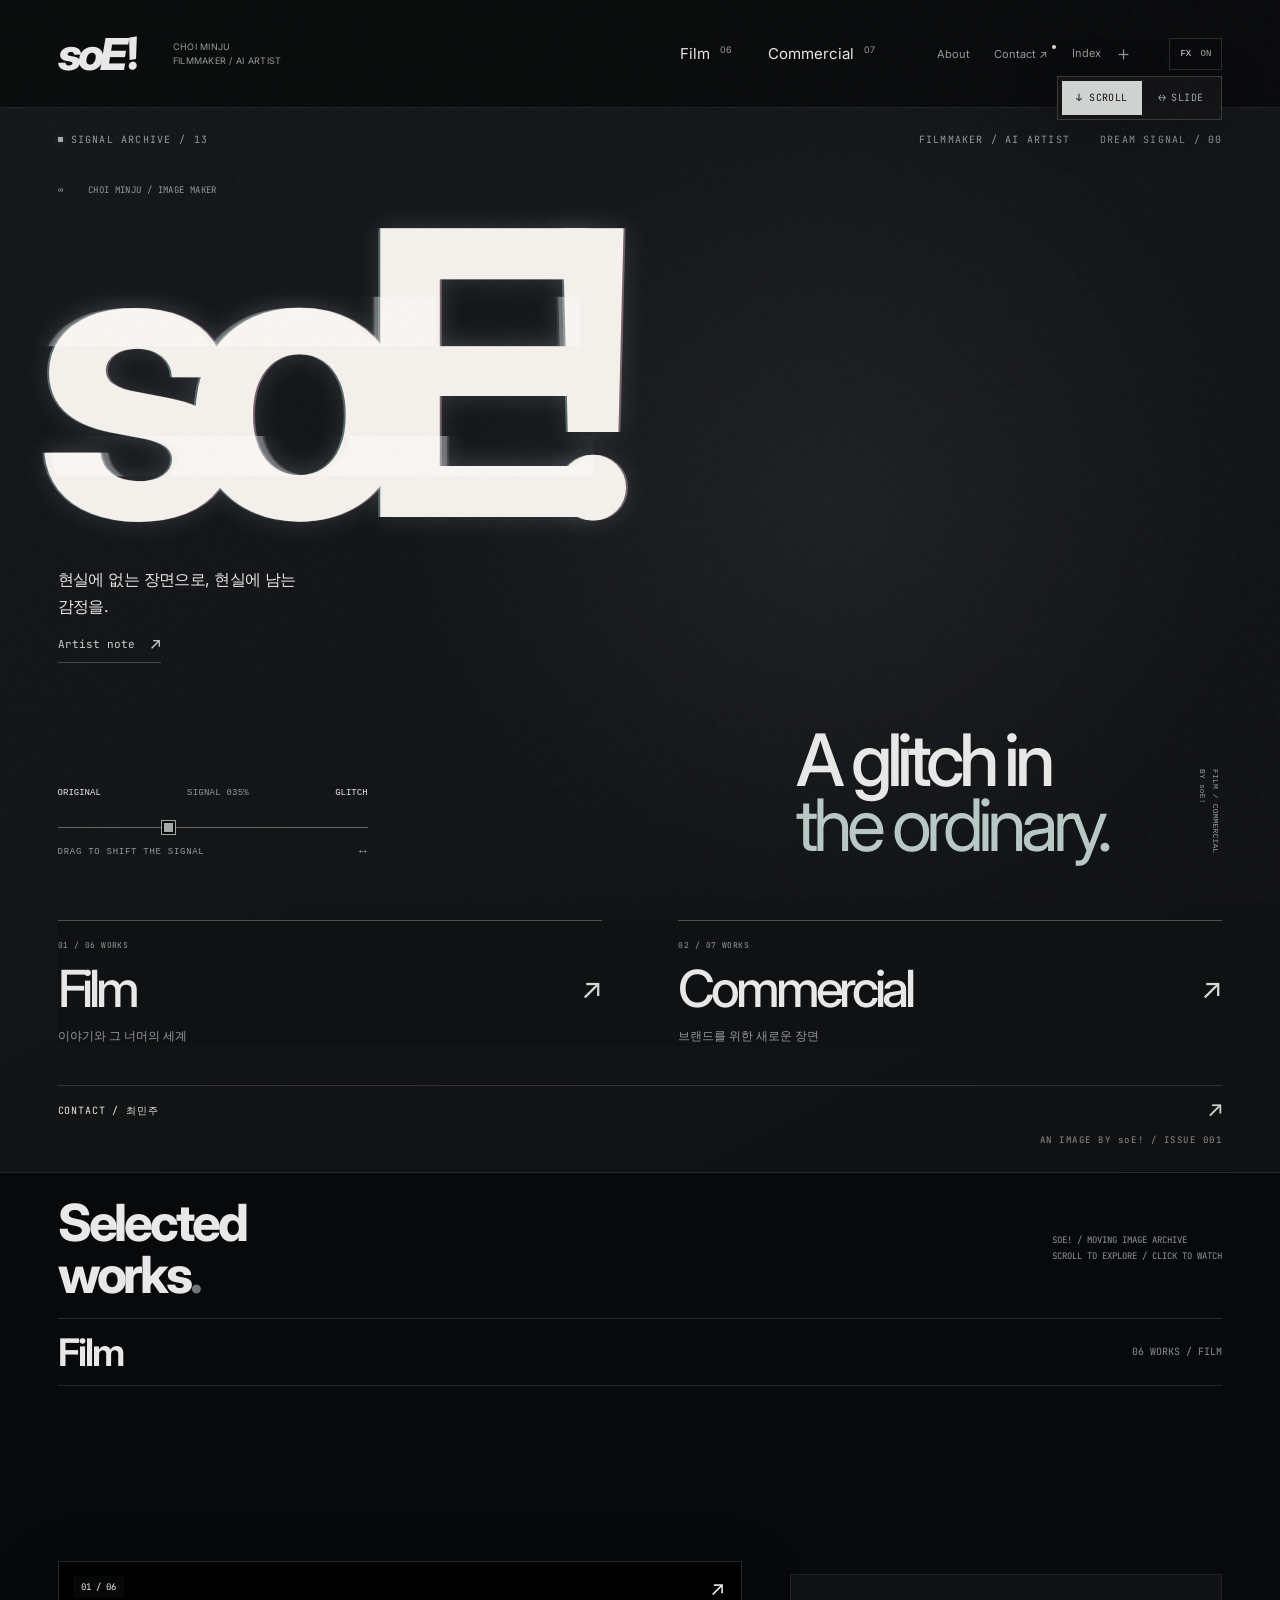
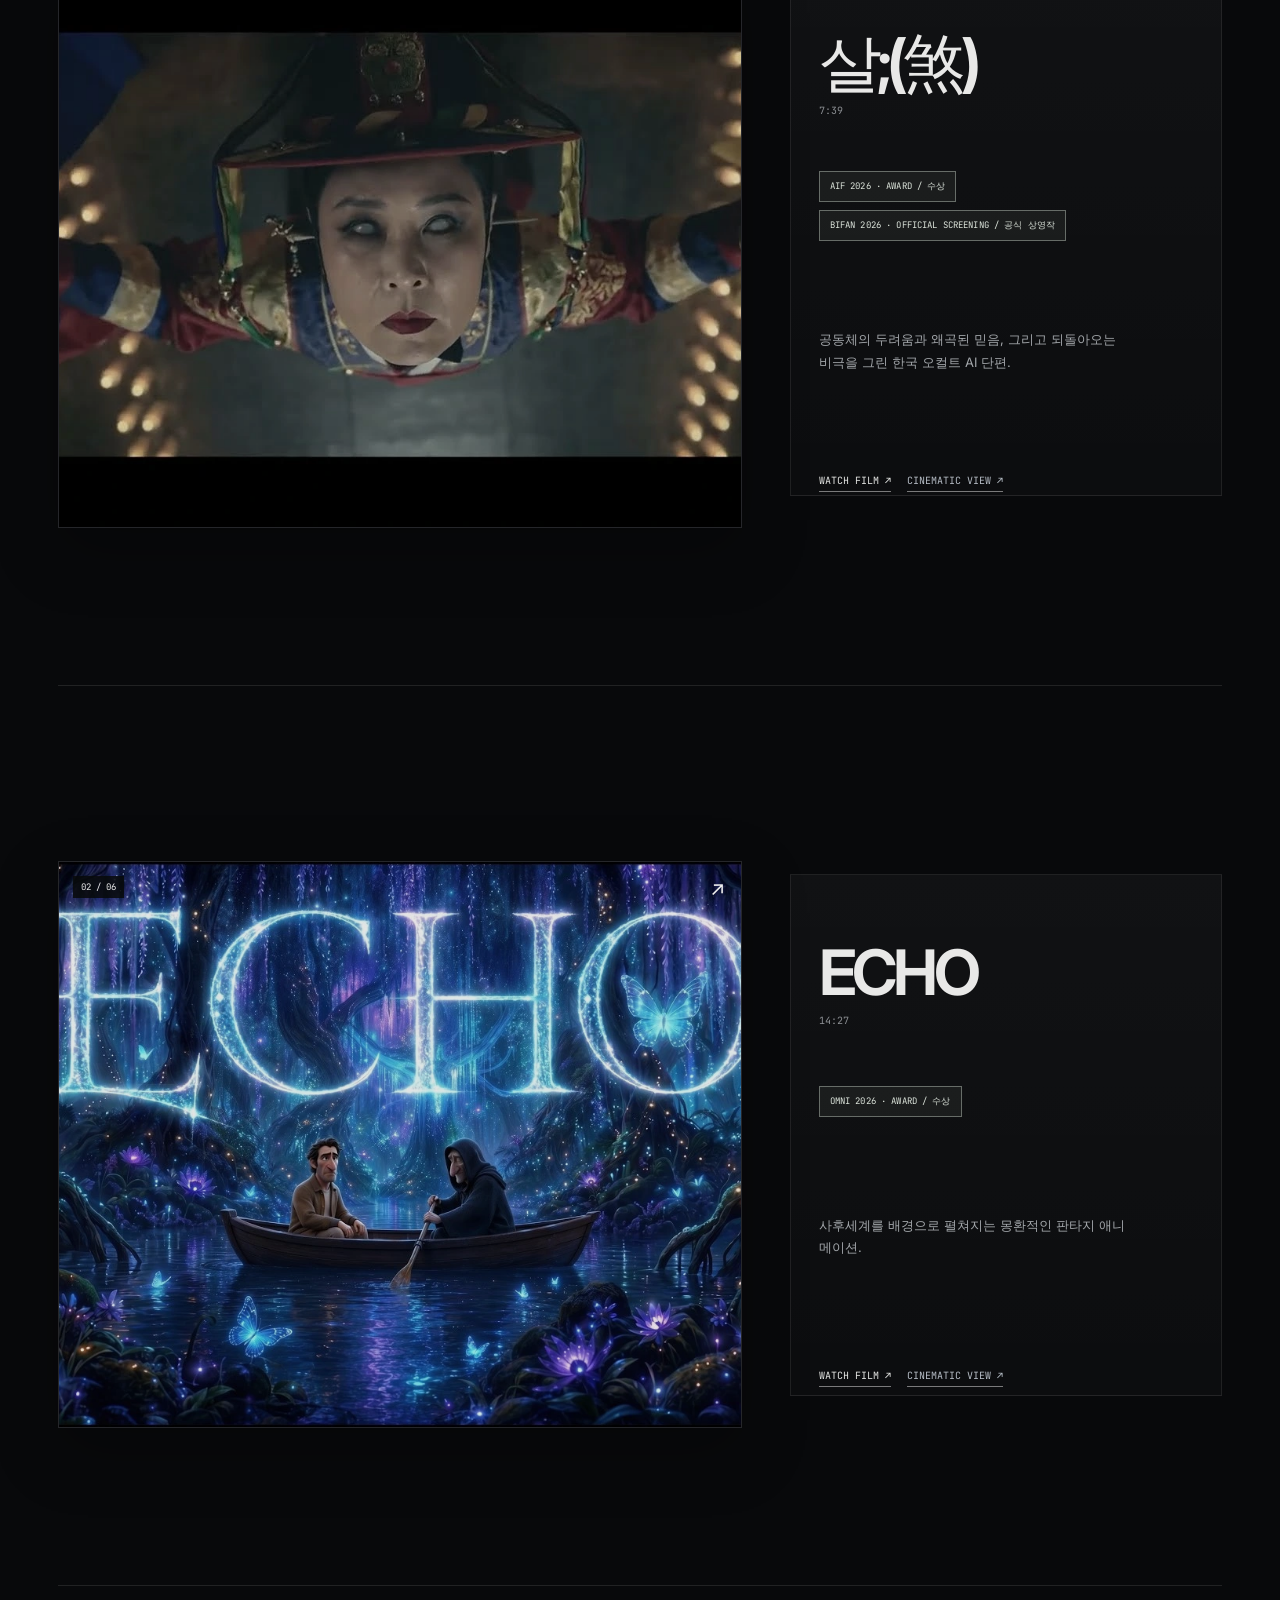
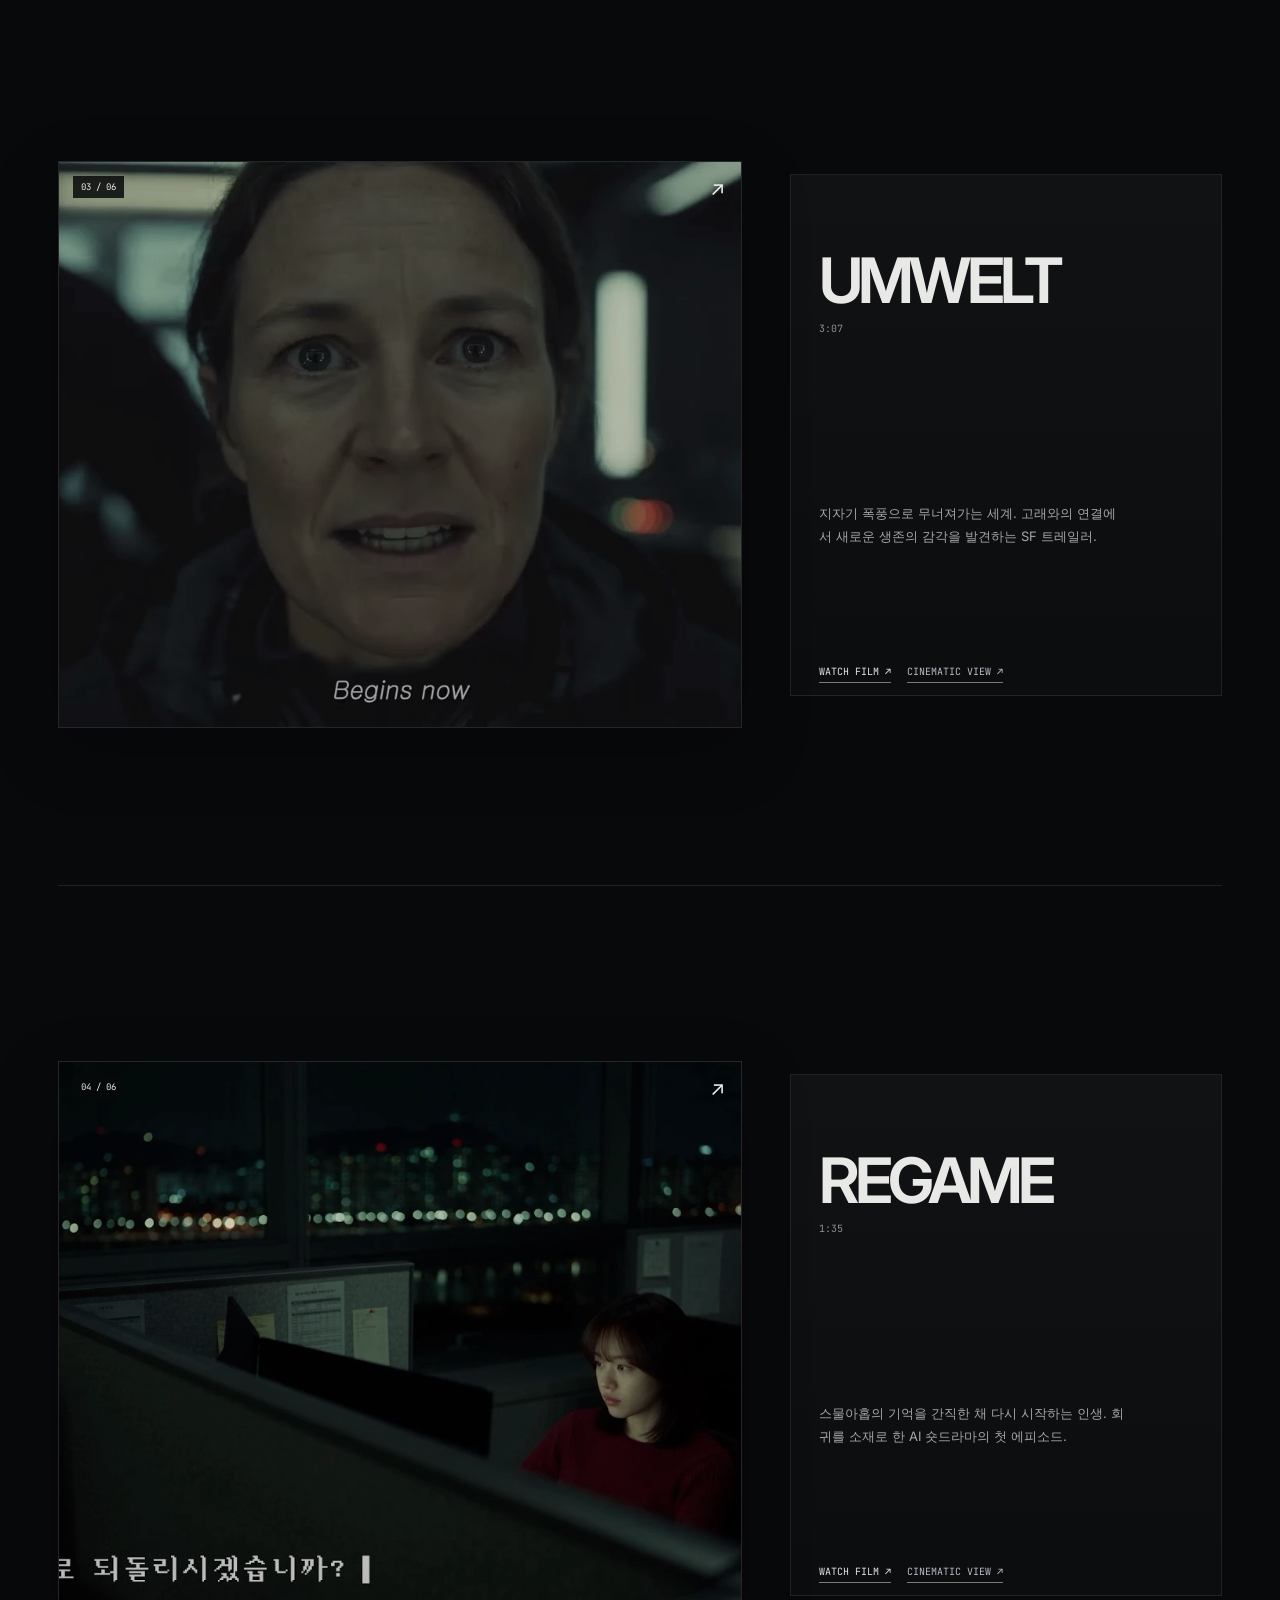
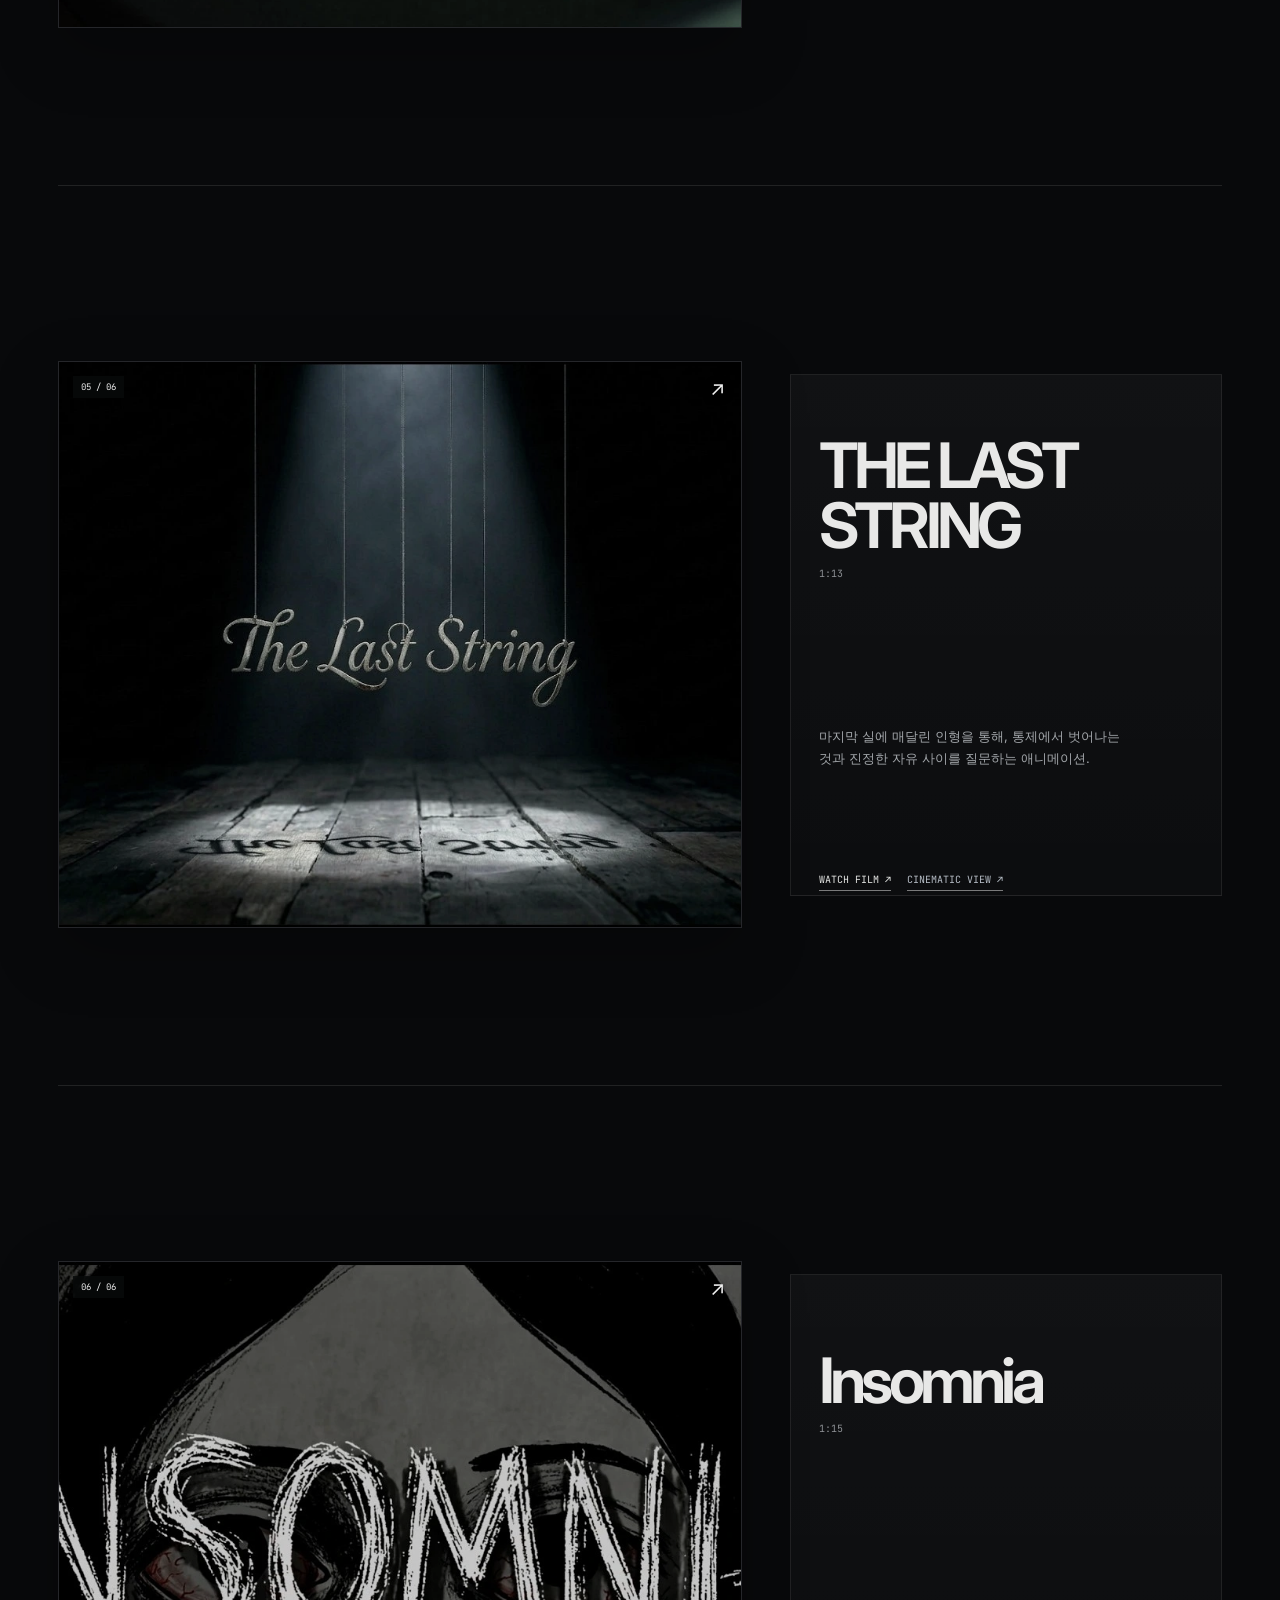
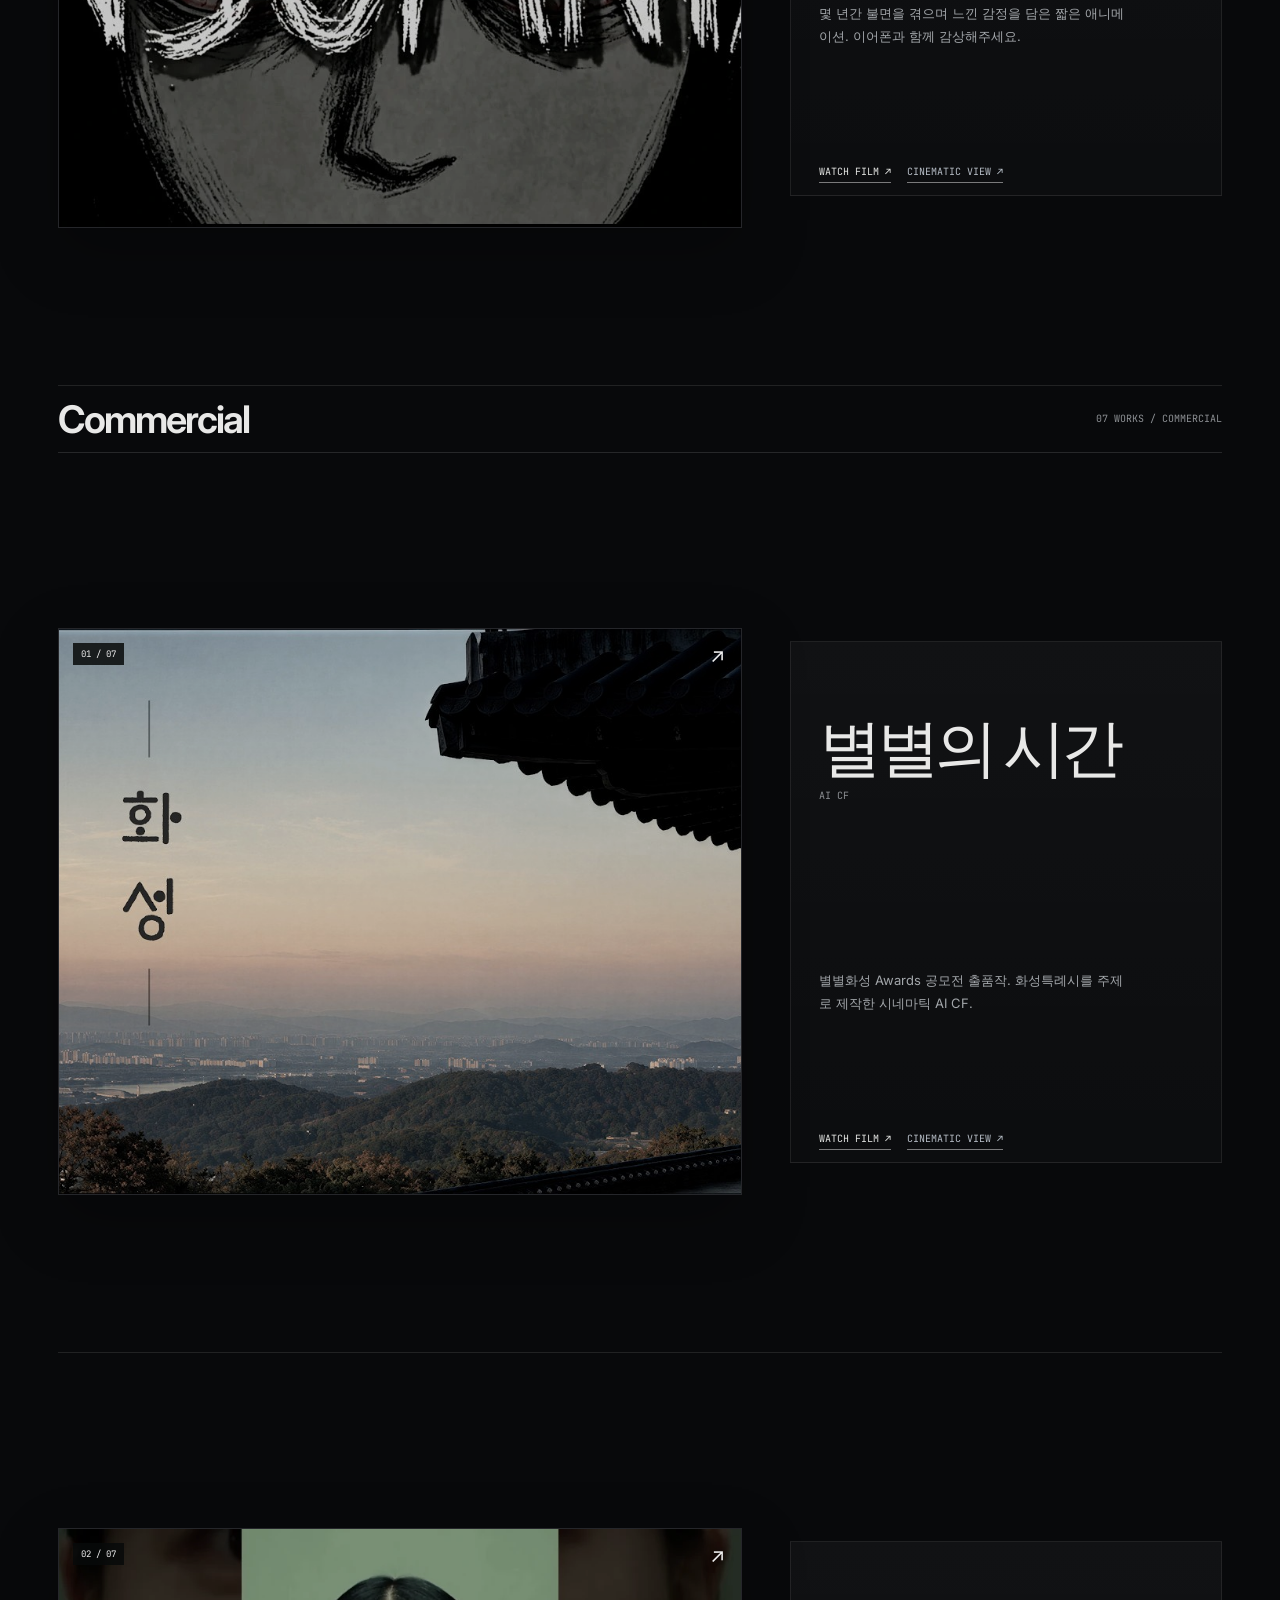
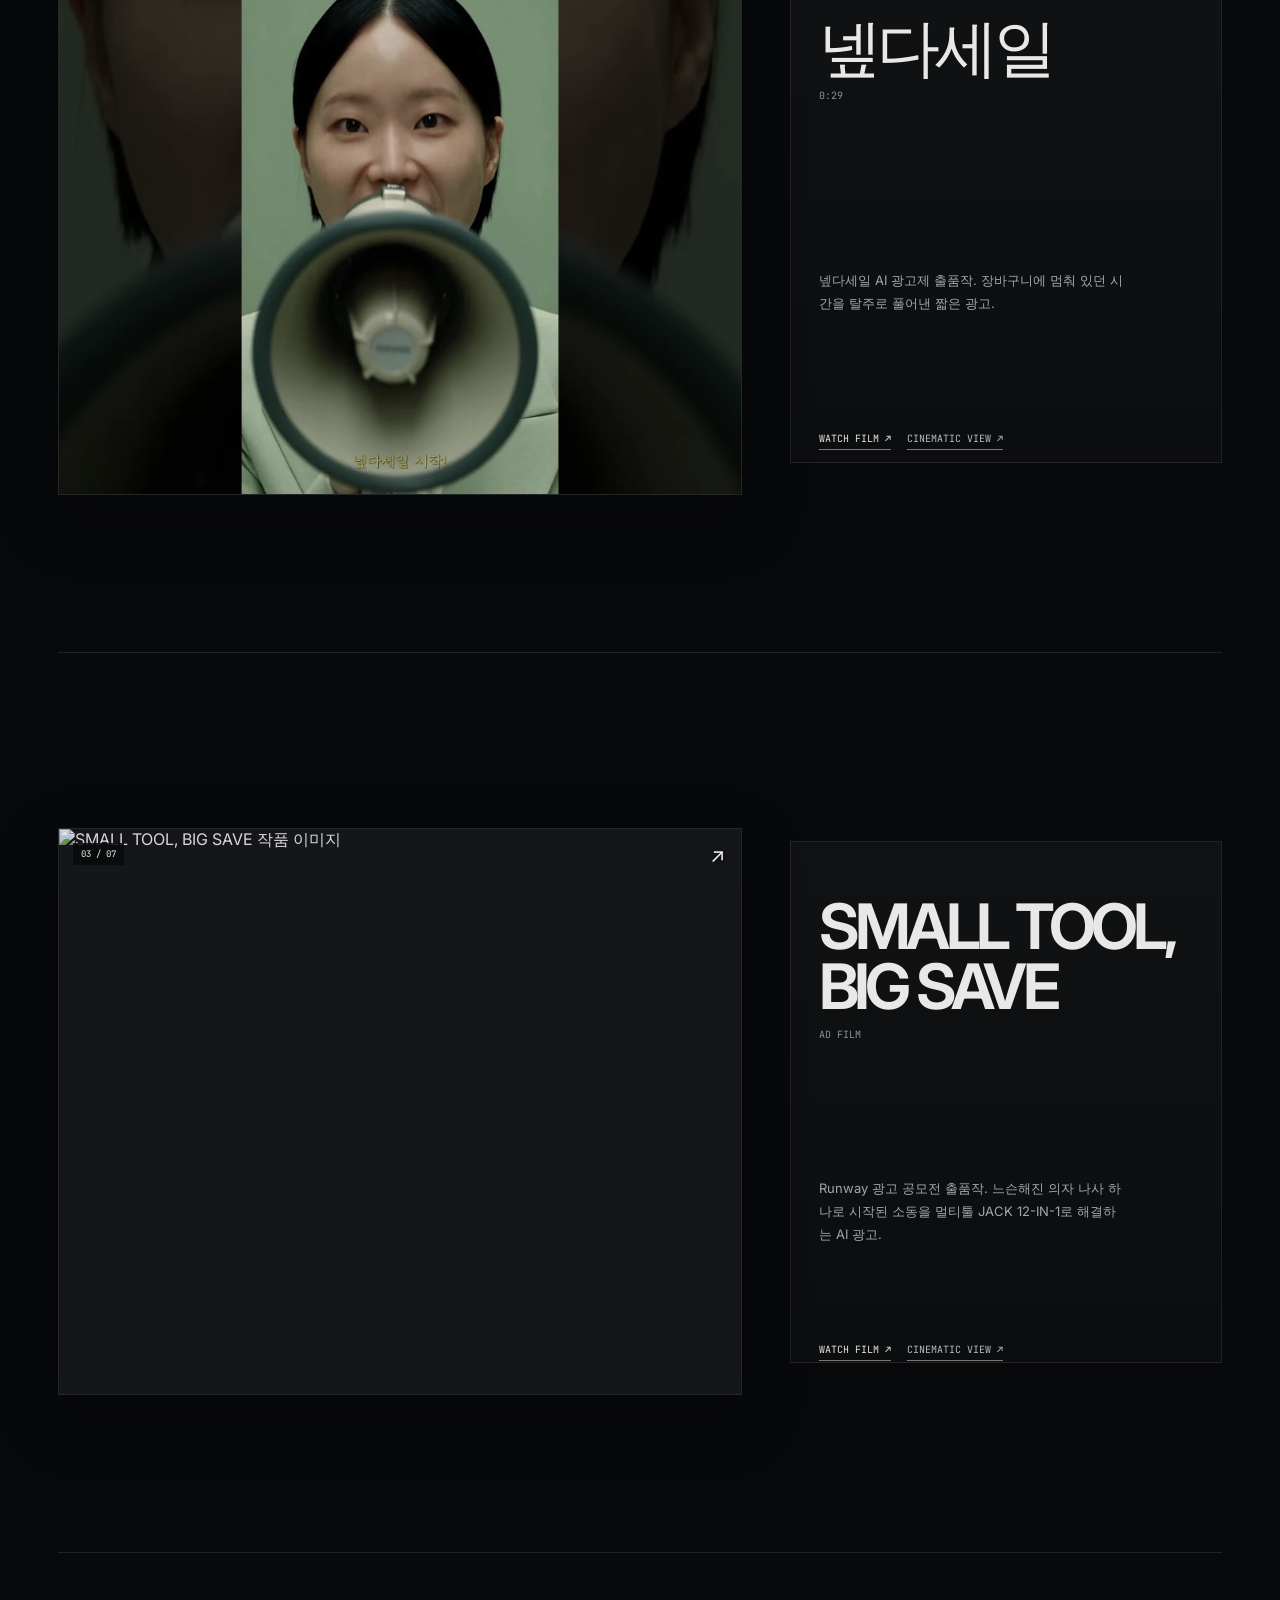
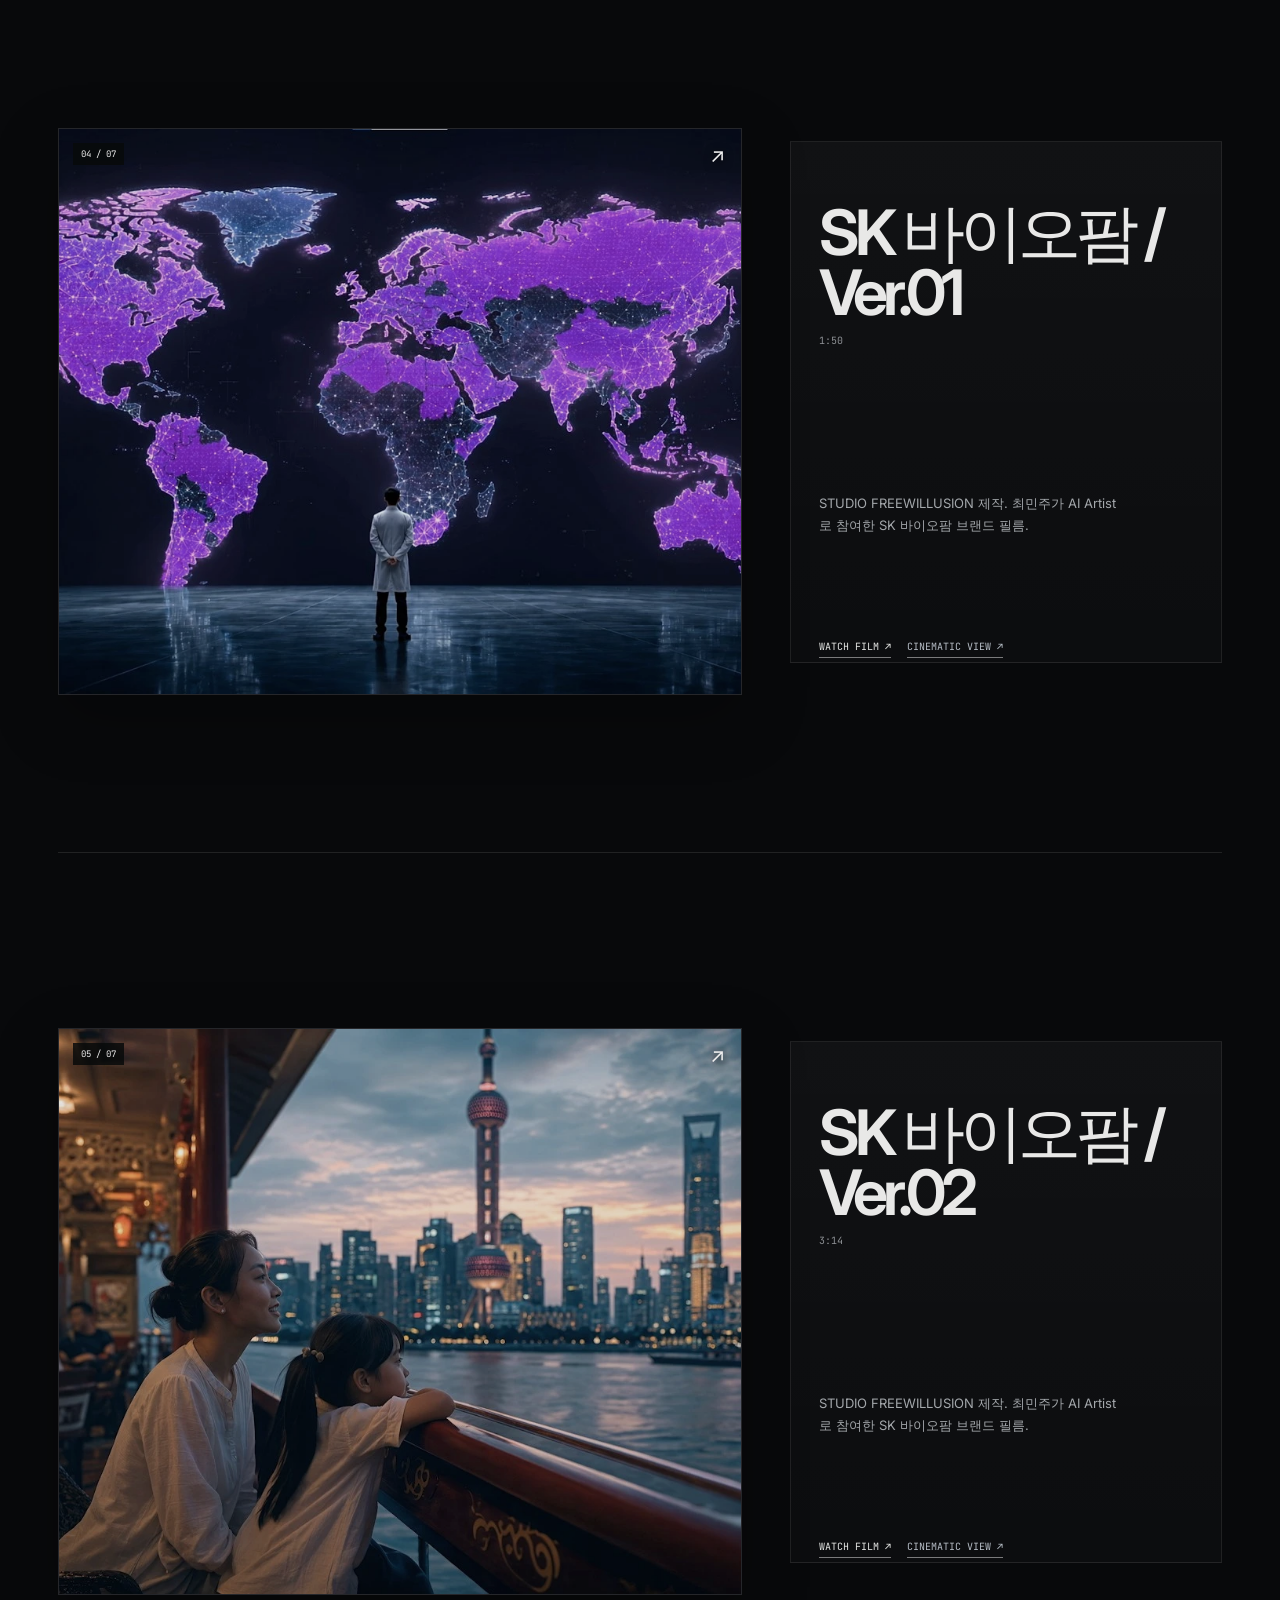
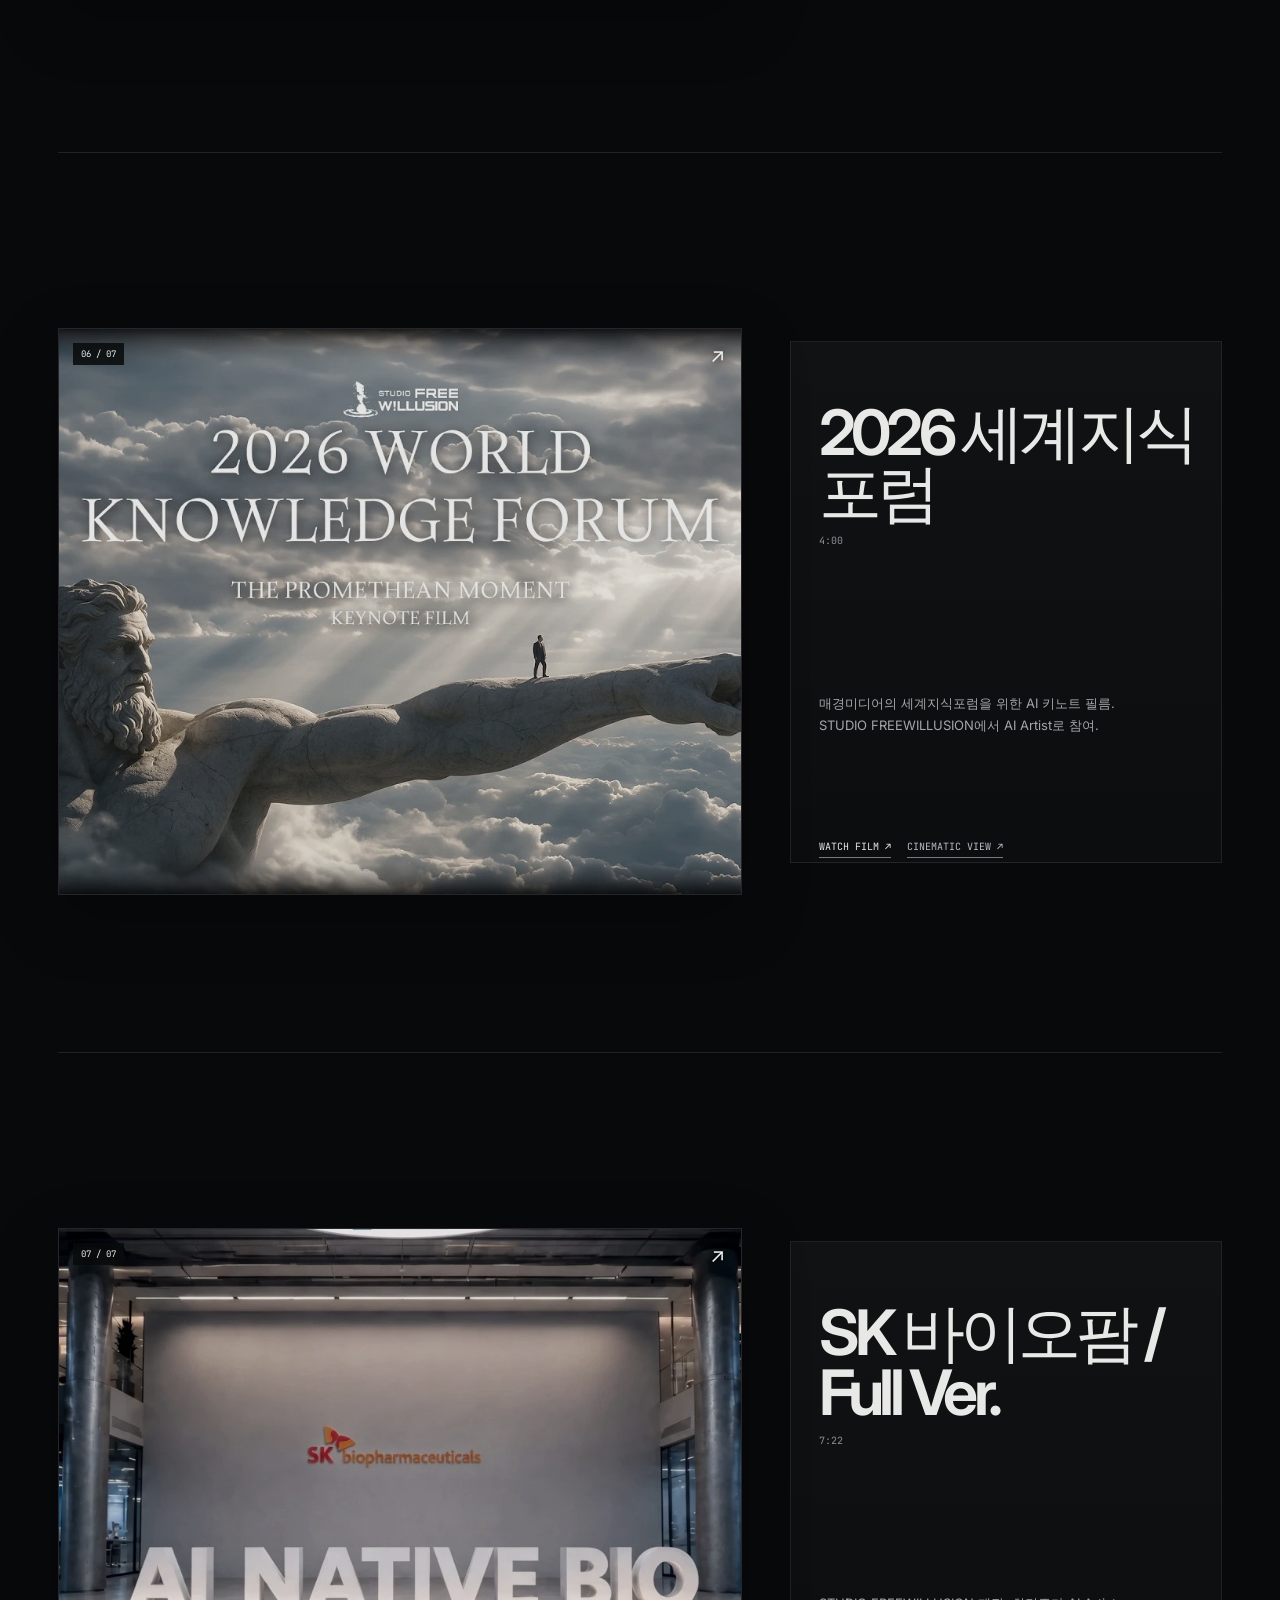
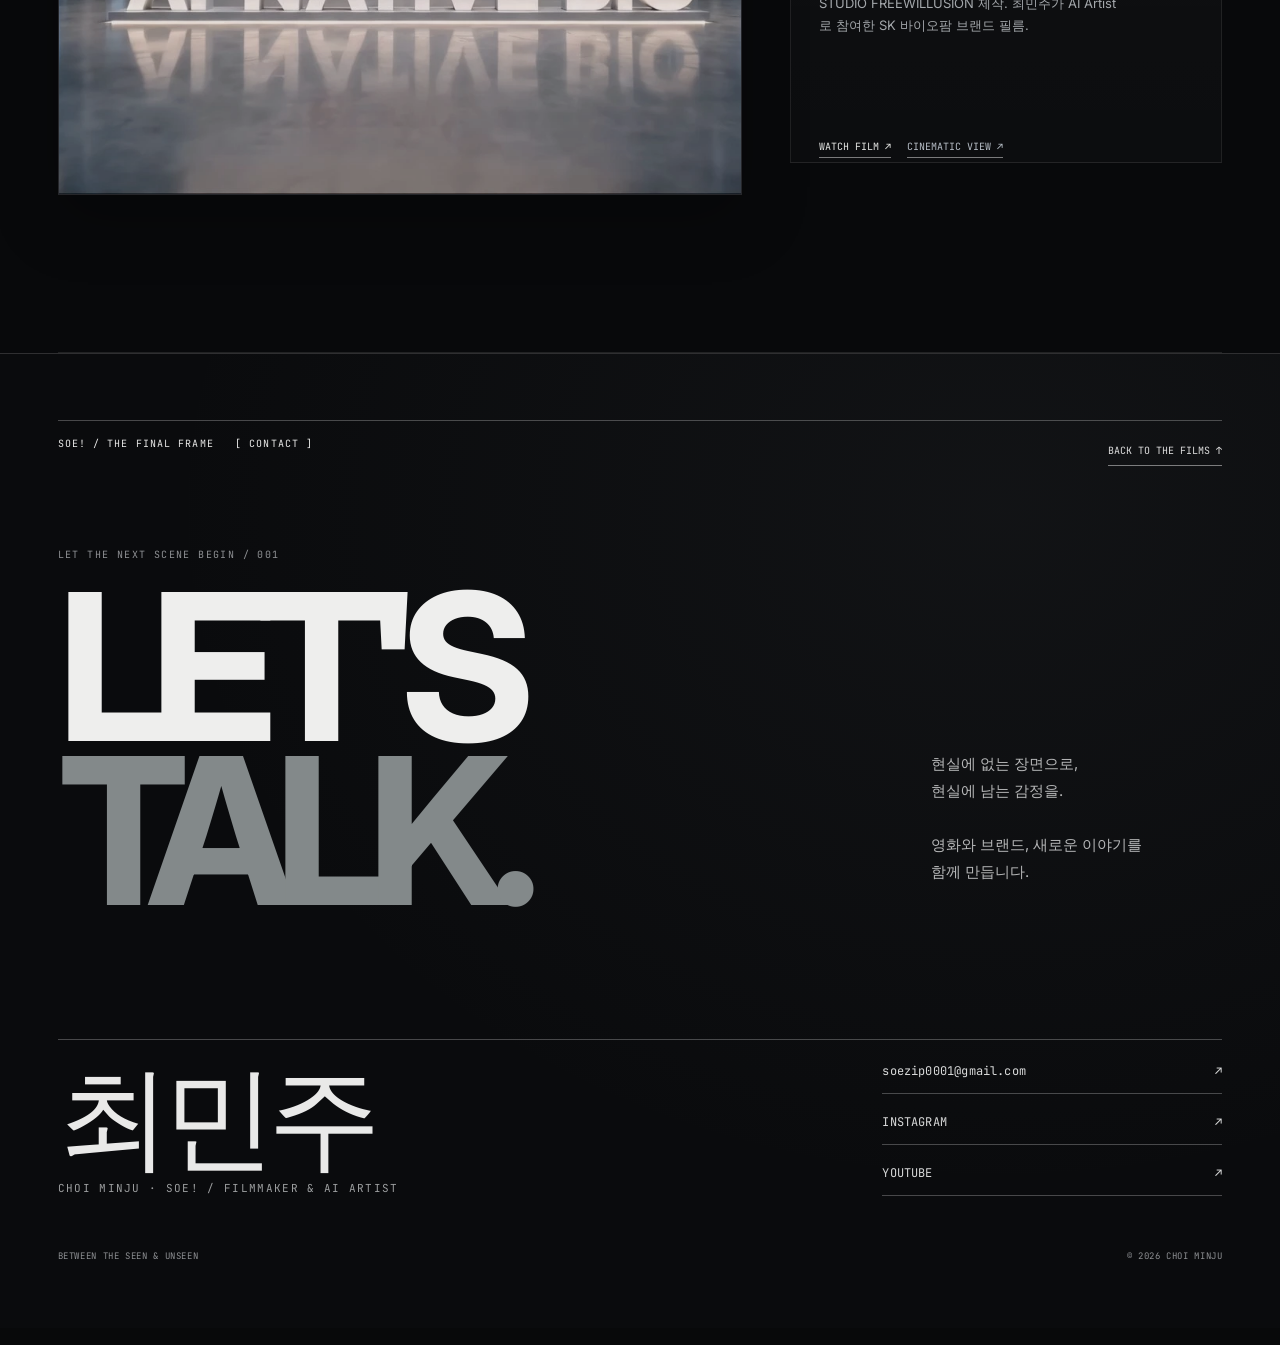
==== commit 7b3acb0c: "Bump archive layout stylesheet to v3" ====
--- a/unseen/index.html
+++ b/unseen/index.html
@@ -11,7 +11,7 @@
 <link rel="stylesheet" href="editorial.css?v=12">
 <link rel="stylesheet" href="glitch-editorial.css?v=15">
 <link rel="stylesheet" href="refined-dark.css?v=1">
-<link rel="stylesheet" href="archive-view.css?v=2">
+<link rel="stylesheet" href="archive-view.css?v=3">
 </head>
 <body class="intro home-view" data-scene="home">
 <a class="skip-link" href="#exhibition">작품으로 바로 이동</a>
--- a/unseen/archive-view.css
+++ b/unseen/archive-view.css
@@ -40,49 +40,115 @@
 @media(prefers-reduced-motion:reduce){body.home-view #title:before,body.home-view #title:after{animation:none!important;opacity:0!important}}
 
 
-/* v2: one cinematic project per viewport */
+/* v3: smaller cinematic image, editorial right column, one-project scroll */
 html:has(body.scroll-view){scroll-snap-type:y mandatory;scroll-padding-top:0}
 body.scroll-view #exhibition{min-height:100svh;scroll-snap-align:start}
-body.scroll-view .scroll-archive{padding:0 var(--gutter) 0;background:#08090b}
-body.scroll-view .archive-intro{min-height:0;padding:26px 0 20px;display:flex;justify-content:space-between;align-items:center;scroll-snap-align:none}
-body.scroll-view .archive-intro h2{font-size:clamp(26px,4vw,58px);line-height:1}
-body.scroll-view .archive-intro p{font-size:9px}
+body.scroll-view .scroll-archive{padding:0 var(--gutter);background:#08090b}
+body.scroll-view .archive-intro{min-height:0;padding:24px 0 18px;display:flex;justify-content:space-between;align-items:center;gap:20px;border-bottom:1px solid rgba(255,255,255,.14);scroll-snap-align:none}
+body.scroll-view .archive-intro h2{font-size:clamp(28px,4vw,58px);line-height:1;letter-spacing:-.06em}
+body.scroll-view .archive-intro p{font-size:9px;line-height:1.7;color:#8f9396}
 body.scroll-view .archive-group{padding:0;scroll-margin-top:0}
-body.scroll-view .archive-group-head{margin:0;padding:14px 0;border-bottom:1px solid #ffffff23;scroll-snap-align:none}
-body.scroll-view .archive-group-head h3{font-size:clamp(21px,3vw,37px)}
+body.scroll-view .archive-group-head{margin:0;padding:14px 0;border-bottom:1px solid rgba(255,255,255,.12);scroll-snap-align:none}
+body.scroll-view .archive-group-head h3{font-size:clamp(22px,3vw,38px);line-height:1;letter-spacing:-.05em}
+body.scroll-view .archive-group-head span{font-size:10px;color:#8d9094}
 body.scroll-view .archive-list{display:block}
 body.scroll-view .archive-item{
- height:100svh;min-height:650px;scroll-snap-align:start;scroll-snap-stop:always;
- display:grid;grid-template-columns:minmax(0,1.45fr) minmax(260px,.55fr);
- grid-template-rows:1fr auto auto auto;column-gap:clamp(26px,4vw,75px);
- align-content:center;align-items:end;
- padding:clamp(110px,12vh,160px) 0 clamp(55px,10vh,105px);
- border-bottom:1px solid #ffffff25;
+ position:relative;min-height:100svh;height:100svh;scroll-snap-align:start;scroll-snap-stop:always;
+ display:grid;grid-template-columns:minmax(0,1.02fr) minmax(310px,.64fr);
+ grid-template-rows:auto auto auto auto;column-gap:clamp(30px,4vw,74px);
+ align-items:center;align-content:center;
+ padding:clamp(88px,10vh,132px) 0 clamp(48px,8vh,86px);
+ border-bottom:1px solid rgba(255,255,255,.10);
 }
-body.scroll-view .archive-item .archive-photo{grid-row:1/5;grid-column:1;align-self:stretch;aspect-ratio:auto;height:100%;min-height:0}
-body.scroll-view .archive-item .archive-photo img{object-fit:cover}
-body.scroll-view .archive-details{grid-row:1;grid-column:2;display:block;align-self:end;margin:0 0 25px}
-body.scroll-view .archive-details h4{font-size:clamp(38px,5vw,82px);line-height:.96;letter-spacing:-.07em;margin-bottom:15px;overflow-wrap:anywhere}
-body.scroll-view .archive-recognition{grid-row:2;grid-column:2;margin:0 0 16px}
-body.scroll-view .archive-description{grid-row:3;grid-column:2;margin:0 0 30px;max-width:390px}
-body.scroll-view .archive-actions{grid-row:4;grid-column:2;flex-wrap:wrap}
+body.scroll-view .archive-item::before{
+ content:"";position:absolute;right:0;top:50%;transform:translateY(-50%);
+ width:min(34vw,430px);height:min(60svh,520px);
+ background:linear-gradient(180deg,rgba(255,255,255,.04),rgba(255,255,255,.02));
+ border:1px solid rgba(255,255,255,.08);pointer-events:none;z-index:0;
+}
+body.scroll-view .archive-item .archive-photo{
+ grid-column:1;grid-row:1 / span 4;align-self:center;justify-self:start;
+ width:min(100%,1020px);height:min(63svh,590px);min-height:0;aspect-ratio:auto;
+ overflow:hidden;border:1px solid rgba(255,255,255,.07);
+ box-shadow:0 22px 60px rgba(0,0,0,.26);background:#14161a;
+}
+body.scroll-view .archive-item .archive-photo img{
+ width:100%;height:100%;object-fit:cover;
+ filter:saturate(.80) brightness(.90);
+ transition:transform .55s ease,filter .45s ease;
+}
+body.scroll-view .archive-item .archive-photo:hover img{transform:scale(1.025);filter:saturate(.92) brightness(.96)}
+body.scroll-view .archive-photo:after{right:16px;top:14px;font-size:20px}
+body.scroll-view .archive-photo .number{left:14px;top:14px;padding:5px 8px;font-size:9px}
+body.scroll-view .archive-details,
+body.scroll-view .archive-recognition,
+body.scroll-view .archive-description,
+body.scroll-view .archive-actions{
+ grid-column:2;position:relative;z-index:1;padding-inline:clamp(18px,2vw,28px);
+}
+body.scroll-view .archive-details{grid-row:1;display:block;align-self:end;margin:0 0 18px}
+body.scroll-view .archive-details h4{
+ font-size:clamp(40px,4.9vw,76px);line-height:.96;
+ letter-spacing:-.075em;margin:0 0 12px;overflow-wrap:anywhere;
+}
+body.scroll-view .archive-details>span{display:block;font-size:10px;color:#8d9094}
+body.scroll-view .archive-recognition{grid-row:2;margin:0 0 16px;gap:8px}
+body.scroll-view .archive-recognition span{
+ border:1px solid rgba(197,207,196,.45);background:rgba(167,180,163,.08);
+ color:#dde5db;padding:8px 10px;font-size:9px;
+}
+body.scroll-view .archive-description{
+ grid-row:3;margin:0 0 24px;max-width:360px;font-size:13px;line-height:1.75;color:#a3a7ab;
+}
+body.scroll-view .archive-actions{
+ grid-row:4;display:flex;flex-wrap:wrap;gap:16px;align-items:center;
+}
+body.scroll-view .archive-actions a,body.scroll-view .archive-actions button{
+ font-size:10px;color:#e7e8e6;border-bottom:1px solid rgba(255,255,255,.45);padding-bottom:4px;
+}
+body.scroll-view .archive-actions button{color:#b7bec7}
 body.scroll-view .contact-finale{scroll-snap-align:start}
-body.home-view #screen #poster{opacity:1!important;visibility:visible!important}
-body.home-view #screen .signal-fallback{opacity:.65}
+
+/* Keep the homepage butterfly visible while preserving the original signal effect. */
+body.home-view #screen #poster{opacity:1!important;visibility:visible!important;filter:brightness(1.16) saturate(1.08) contrast(1.02)!important}
+body.home-view #screen .signal-fallback{opacity:.68}
 body.home-view .media-column{z-index:3;isolation:isolate}
-body.home-view #screen{overflow:visible;filter:drop-shadow(0 0 36px rgba(174,189,196,.12))}
-body.home-view #screen img{filter:brightness(1.22) saturate(1.15)!important}
+body.home-view #screen{overflow:visible;filter:drop-shadow(0 0 30px rgba(185,199,211,.10))}
+
+@media(max-width:1100px){
+ body.scroll-view .archive-item{grid-template-columns:minmax(0,1fr) minmax(280px,.62fr);column-gap:28px}
+ body.scroll-view .archive-item::before{width:min(36vw,360px)}
+ body.scroll-view .archive-item .archive-photo{height:min(59svh,550px)}
+ body.scroll-view .archive-details h4{font-size:clamp(37px,4.8vw,62px)}
+}
 @media(max-width:760px){
  html:has(body.scroll-view){scroll-snap-type:y proximity}
  body.scroll-view .scroll-archive{padding:0 20px}
- body.scroll-view .archive-intro{padding:22px 0 14px}
- body.scroll-view .archive-intro h2{font-size:26px}
+ body.scroll-view .archive-intro{padding:22px 0 14px;align-items:flex-start;flex-direction:column}
+ body.scroll-view .archive-intro h2{font-size:28px}
  body.scroll-view .archive-intro p{font-size:8px}
- body.scroll-view .archive-item{min-height:600px;height:100svh;display:flex;flex-direction:column;align-items:stretch;justify-content:center;gap:0;padding:95px 0 40px}
- body.scroll-view .archive-item .archive-photo{height:46%;min-height:190px;flex:0 0 auto}
- body.scroll-view .archive-details{margin:19px 0 8px}
- body.scroll-view .archive-details h4{font-size:clamp(31px,9vw,48px);margin-bottom:6px}
- body.scroll-view .archive-recognition{margin:0 0 8px}
- body.scroll-view .archive-description{margin:0 0 15px;font-size:12px}
+ body.scroll-view .archive-item{
+  min-height:100svh;height:auto;display:flex;flex-direction:column;
+  justify-content:center;align-items:stretch;gap:0;padding:88px 0 38px;
+ }
+ body.scroll-view .archive-item::before{display:none}
+ body.scroll-view .archive-item .archive-photo{
+  width:100%;height:min(39svh,355px);min-height:190px;flex:0 0 auto;
+  box-shadow:none;
+ }
+ body.scroll-view .archive-details,
+ body.scroll-view .archive-recognition,
+ body.scroll-view .archive-description,
+ body.scroll-view .archive-actions{padding-inline:0}
+ body.scroll-view .archive-details{margin:18px 0 8px}
+ body.scroll-view .archive-details h4{font-size:clamp(30px,8.6vw,46px);margin-bottom:6px}
+ body.scroll-view .archive-recognition{margin:0 0 9px}
+ body.scroll-view .archive-description{margin:0 0 16px;max-width:100%;font-size:12px;line-height:1.7}
+}
+@media(max-width:760px) and (max-height:680px){
+ body.scroll-view .archive-item{padding-top:74px;padding-bottom:26px}
+ body.scroll-view .archive-item .archive-photo{height:35svh;min-height:165px}
+ body.scroll-view .archive-details{margin-top:12px}
+ body.scroll-view .archive-description{margin-bottom:10px}
 }
 @media(prefers-reduced-motion:reduce){html:has(body.scroll-view){scroll-snap-type:none}}
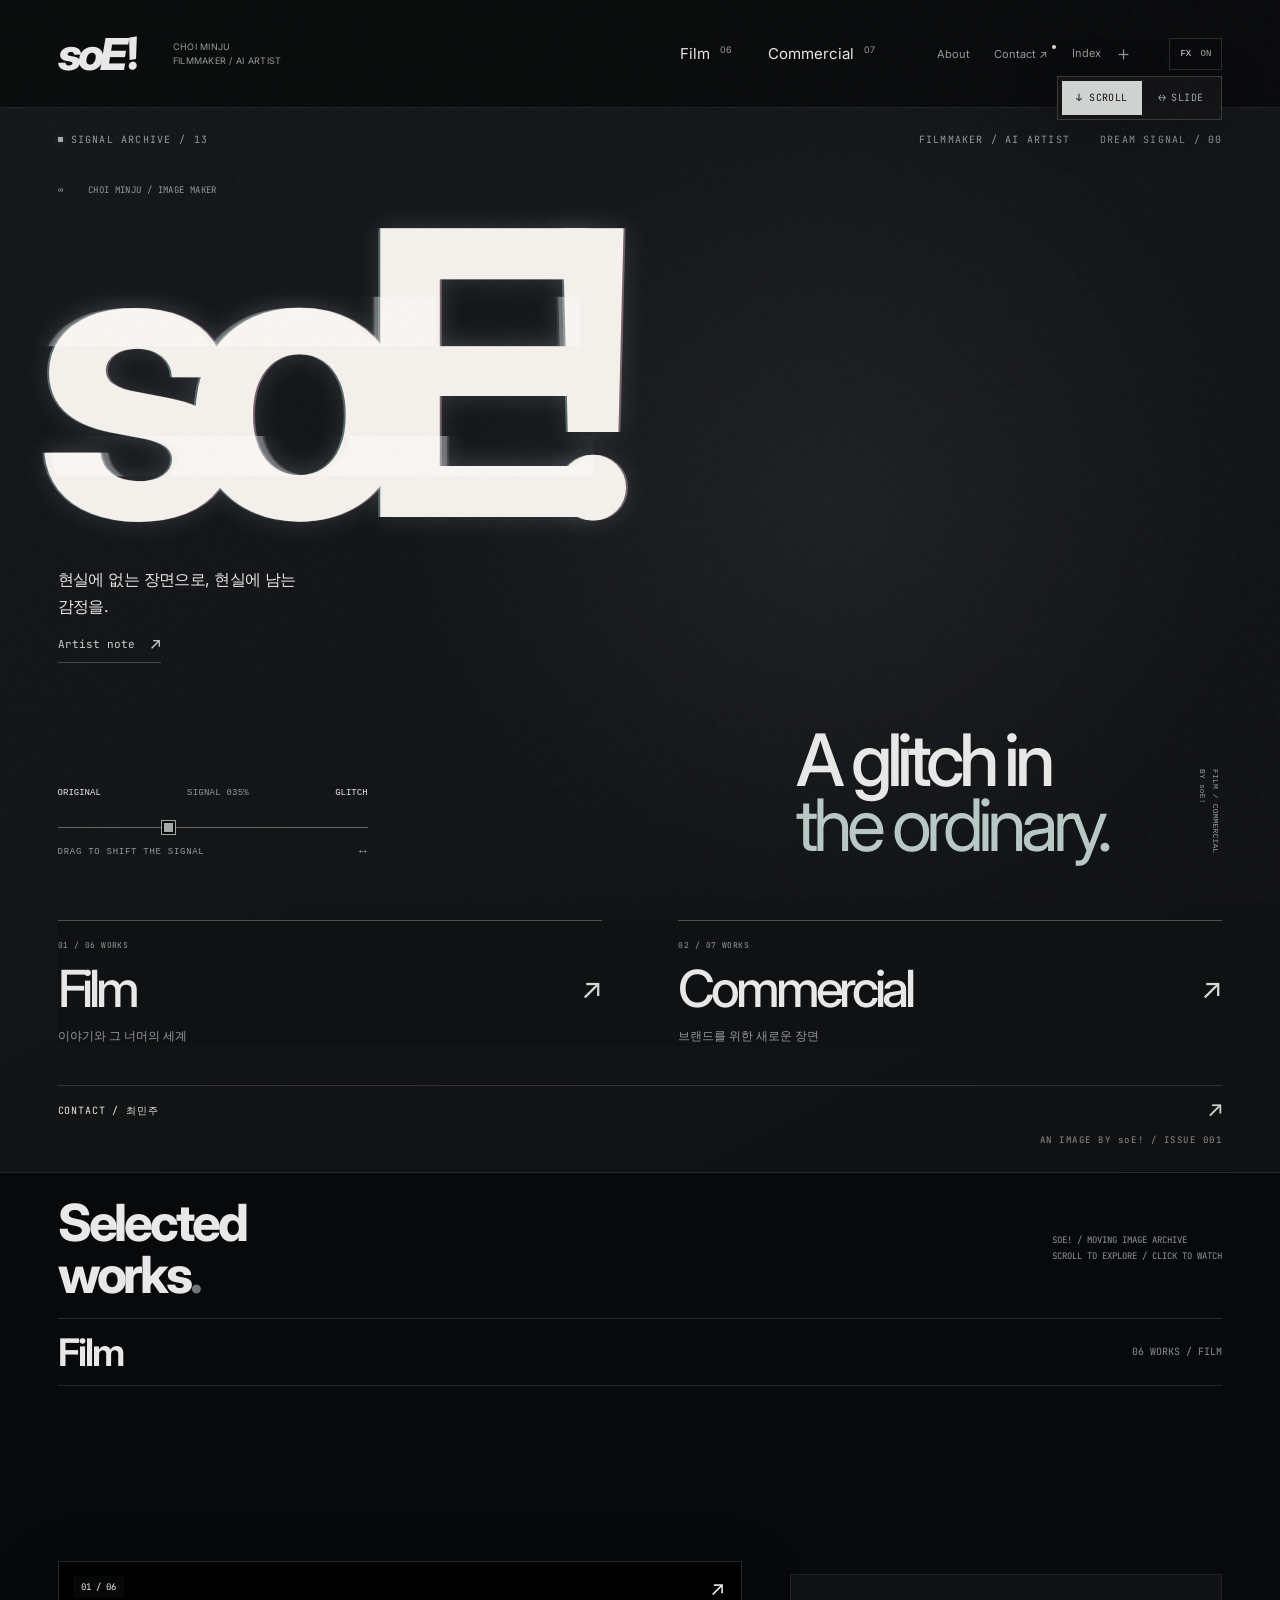
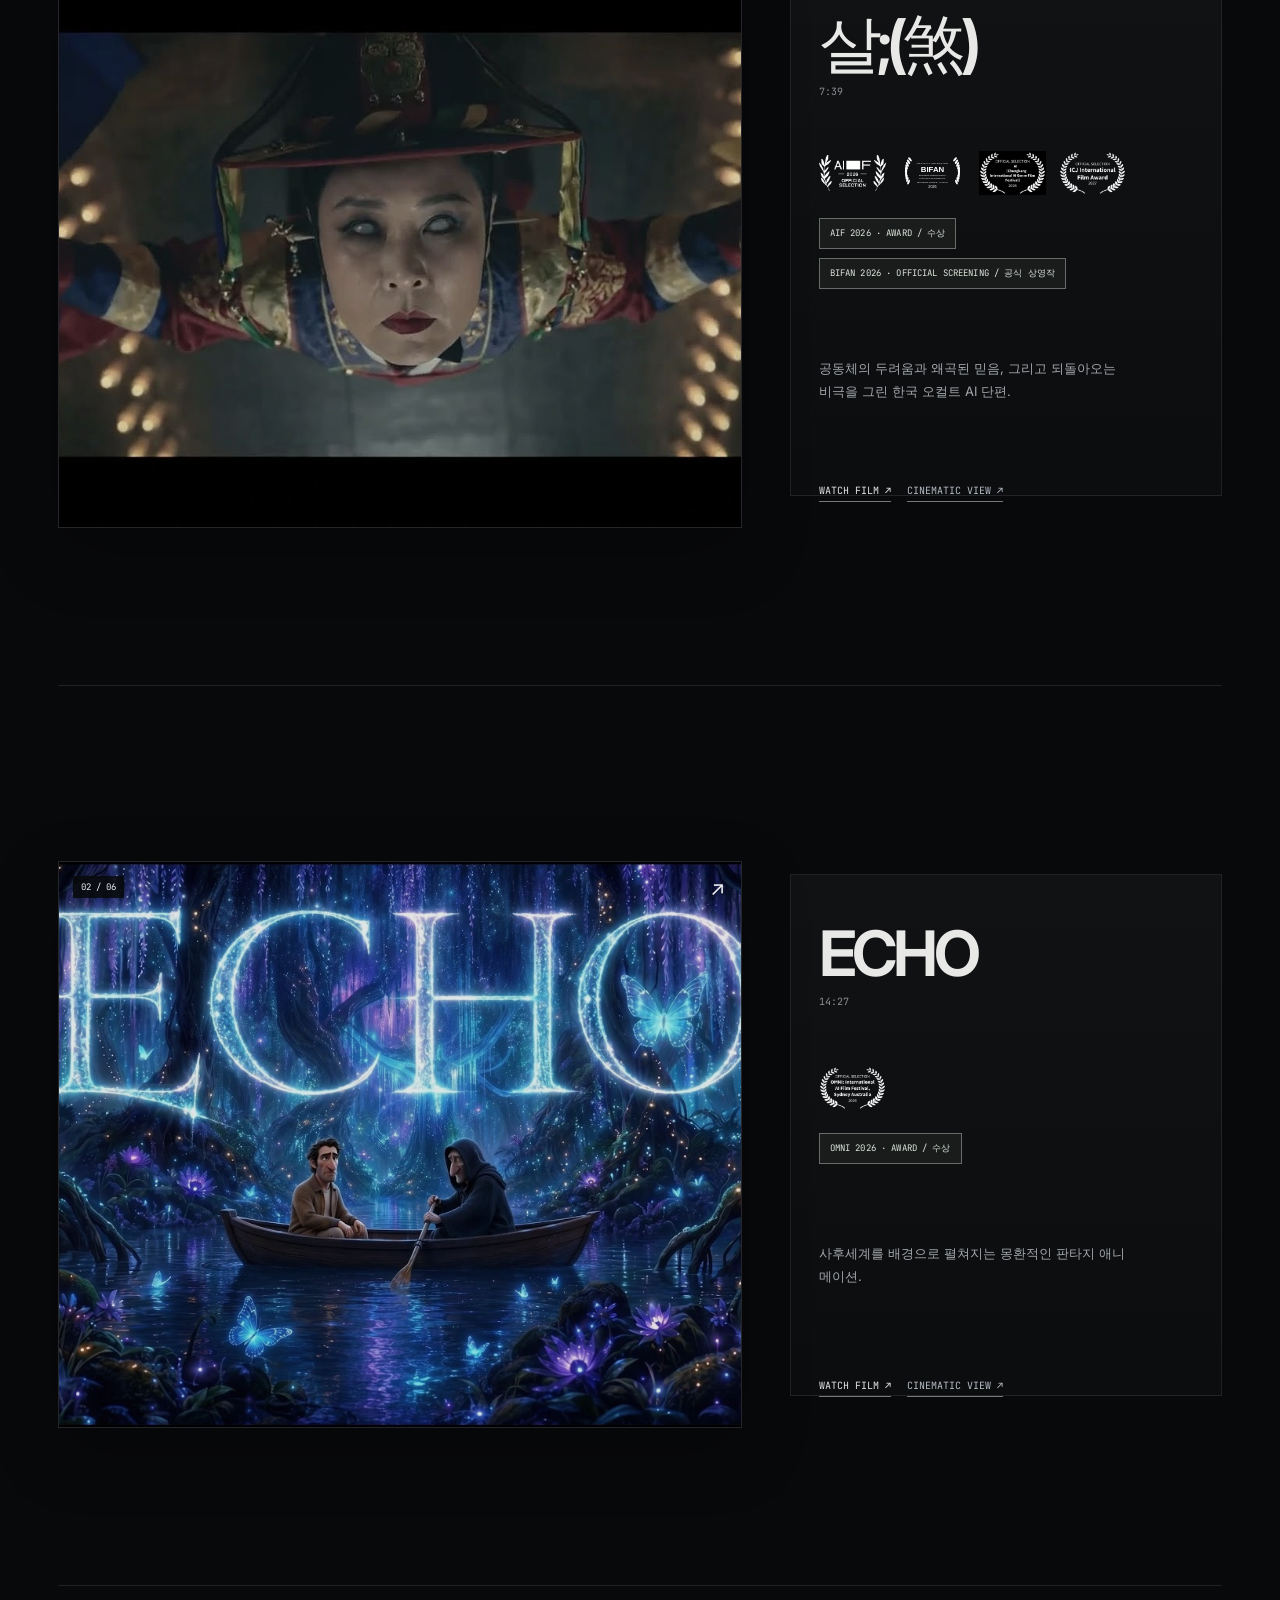
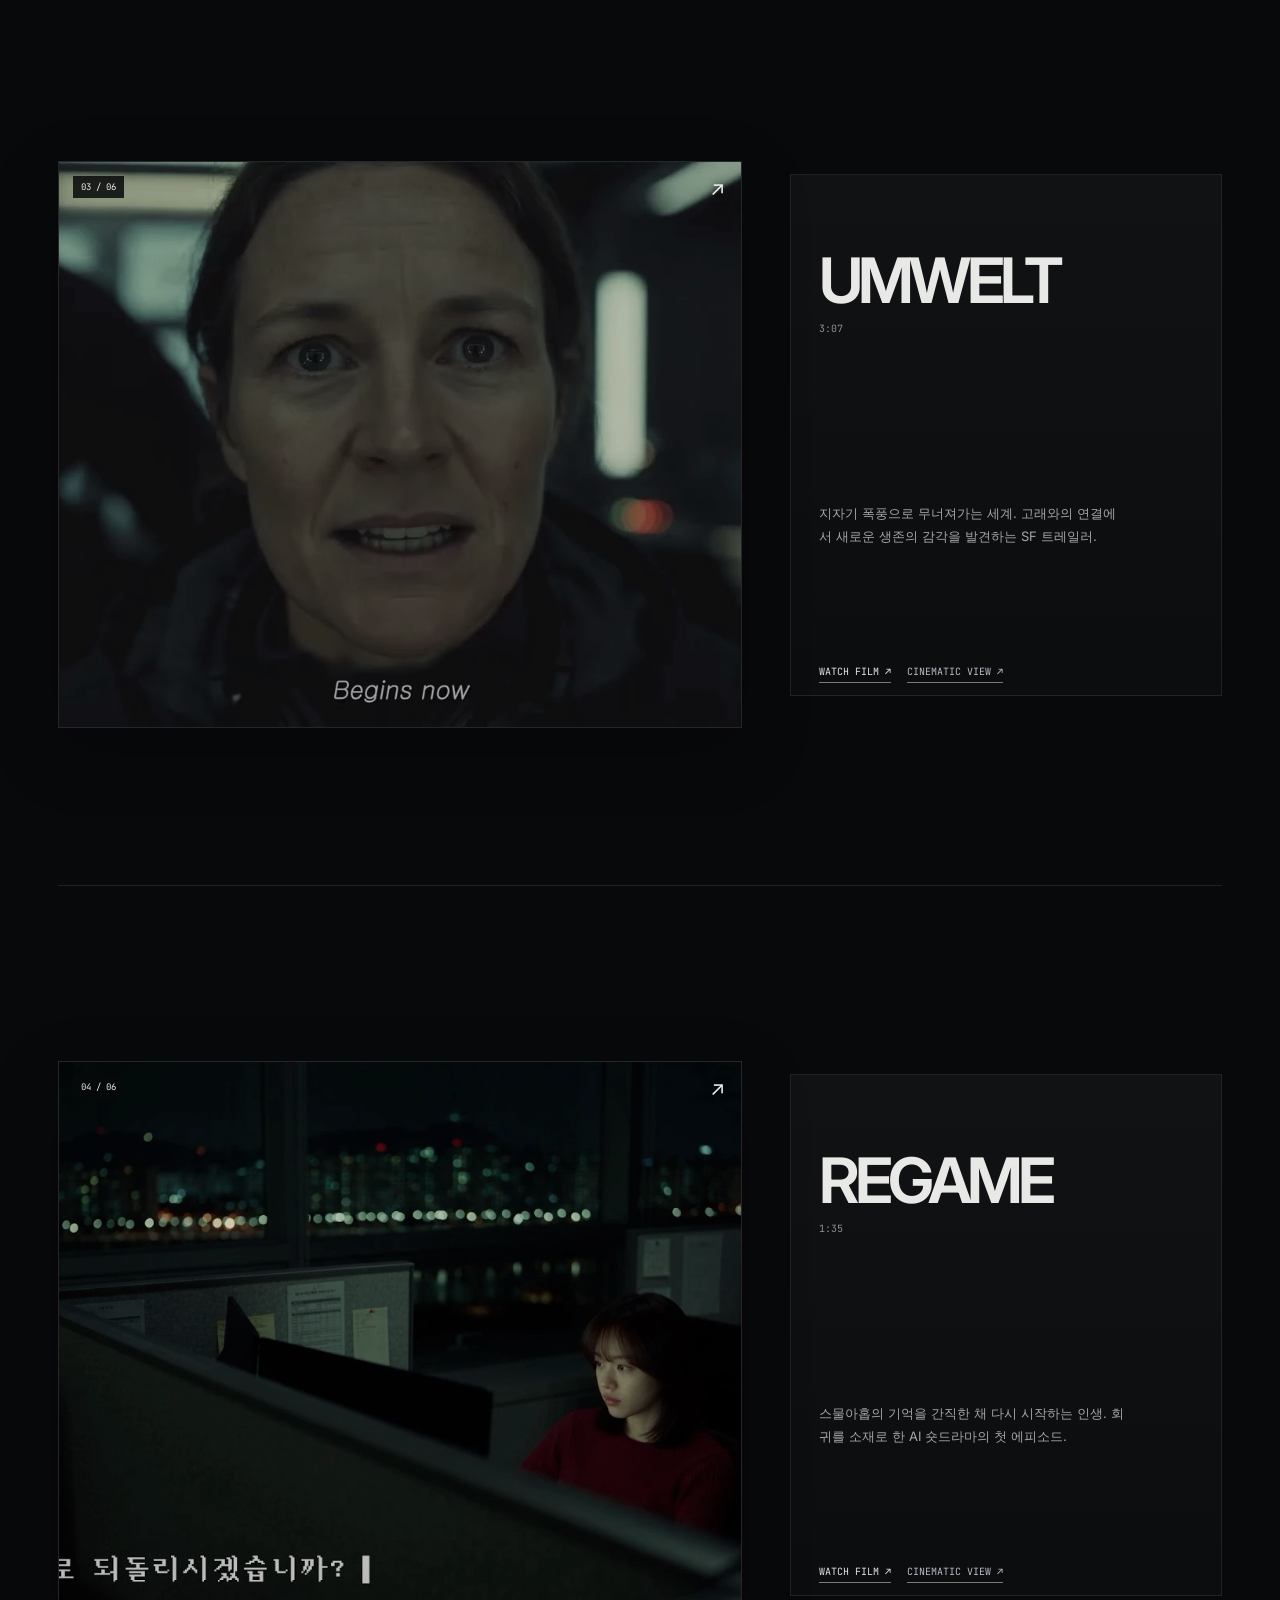
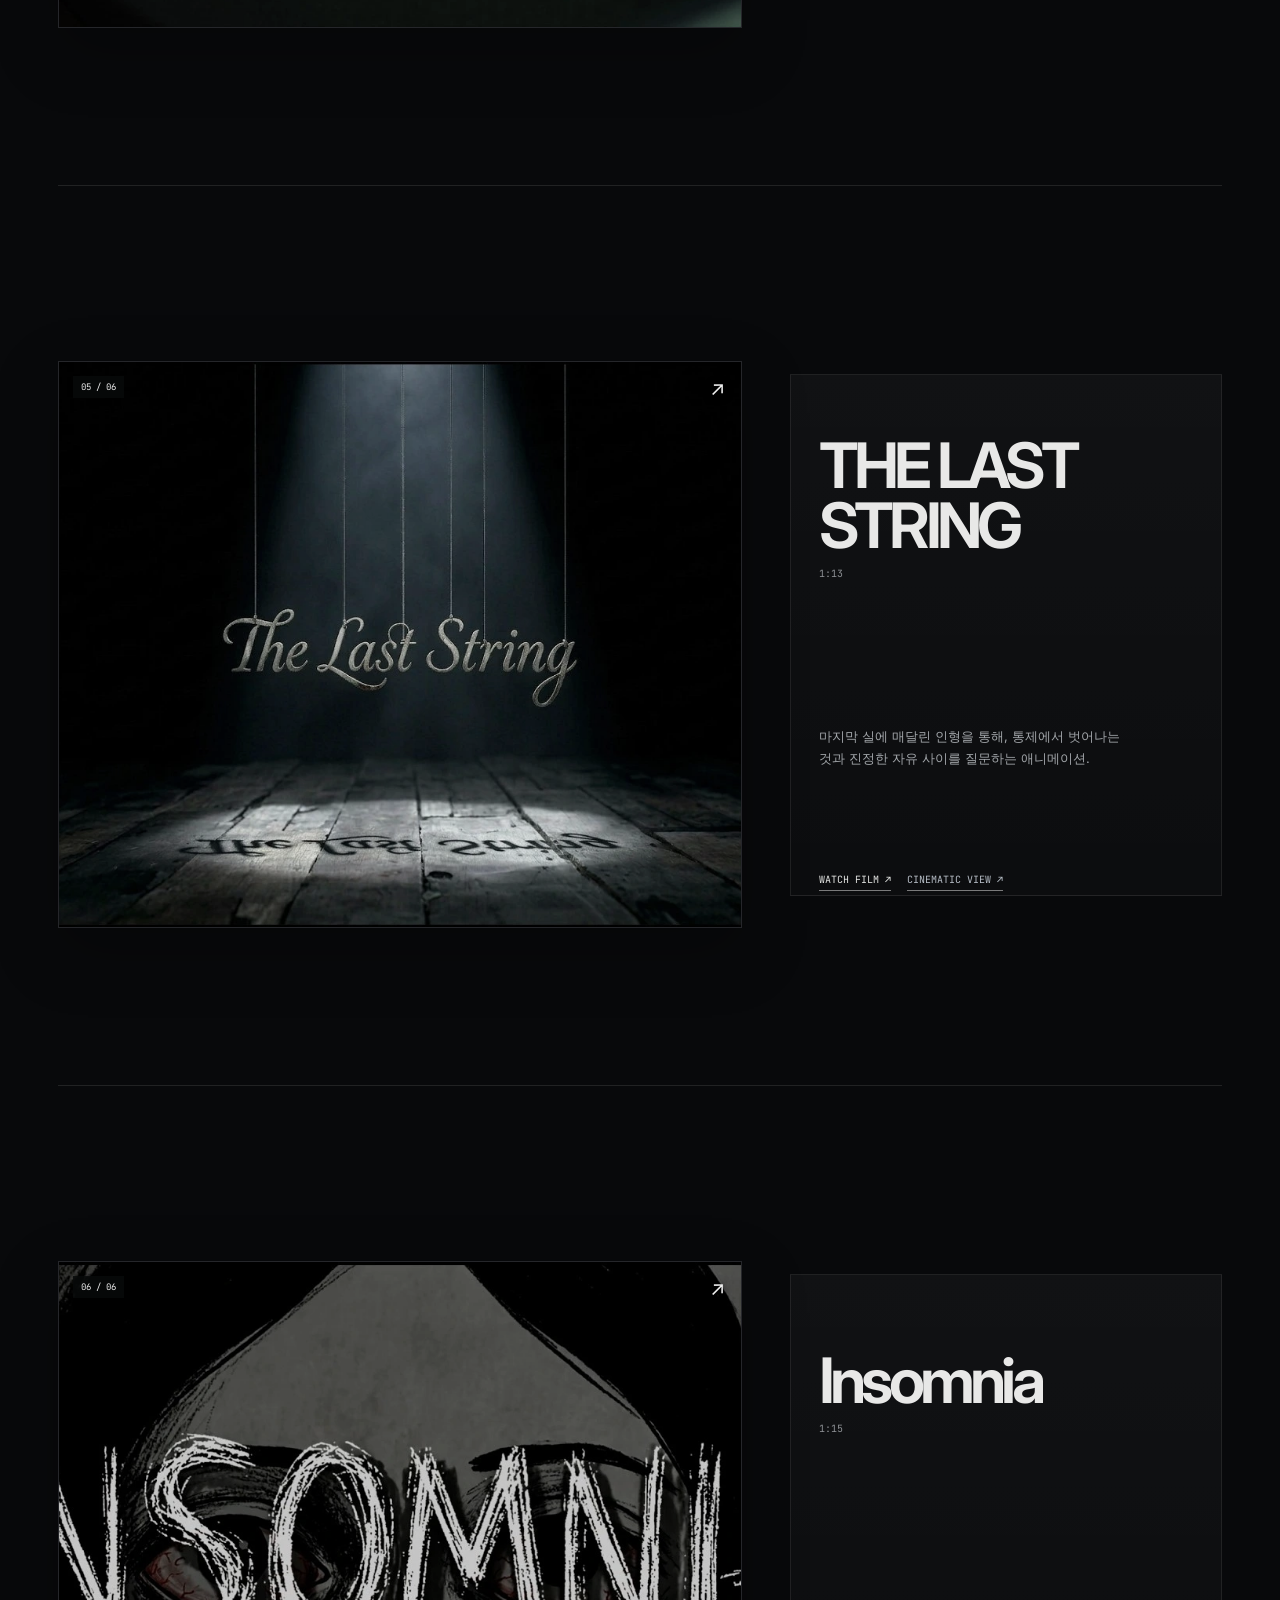
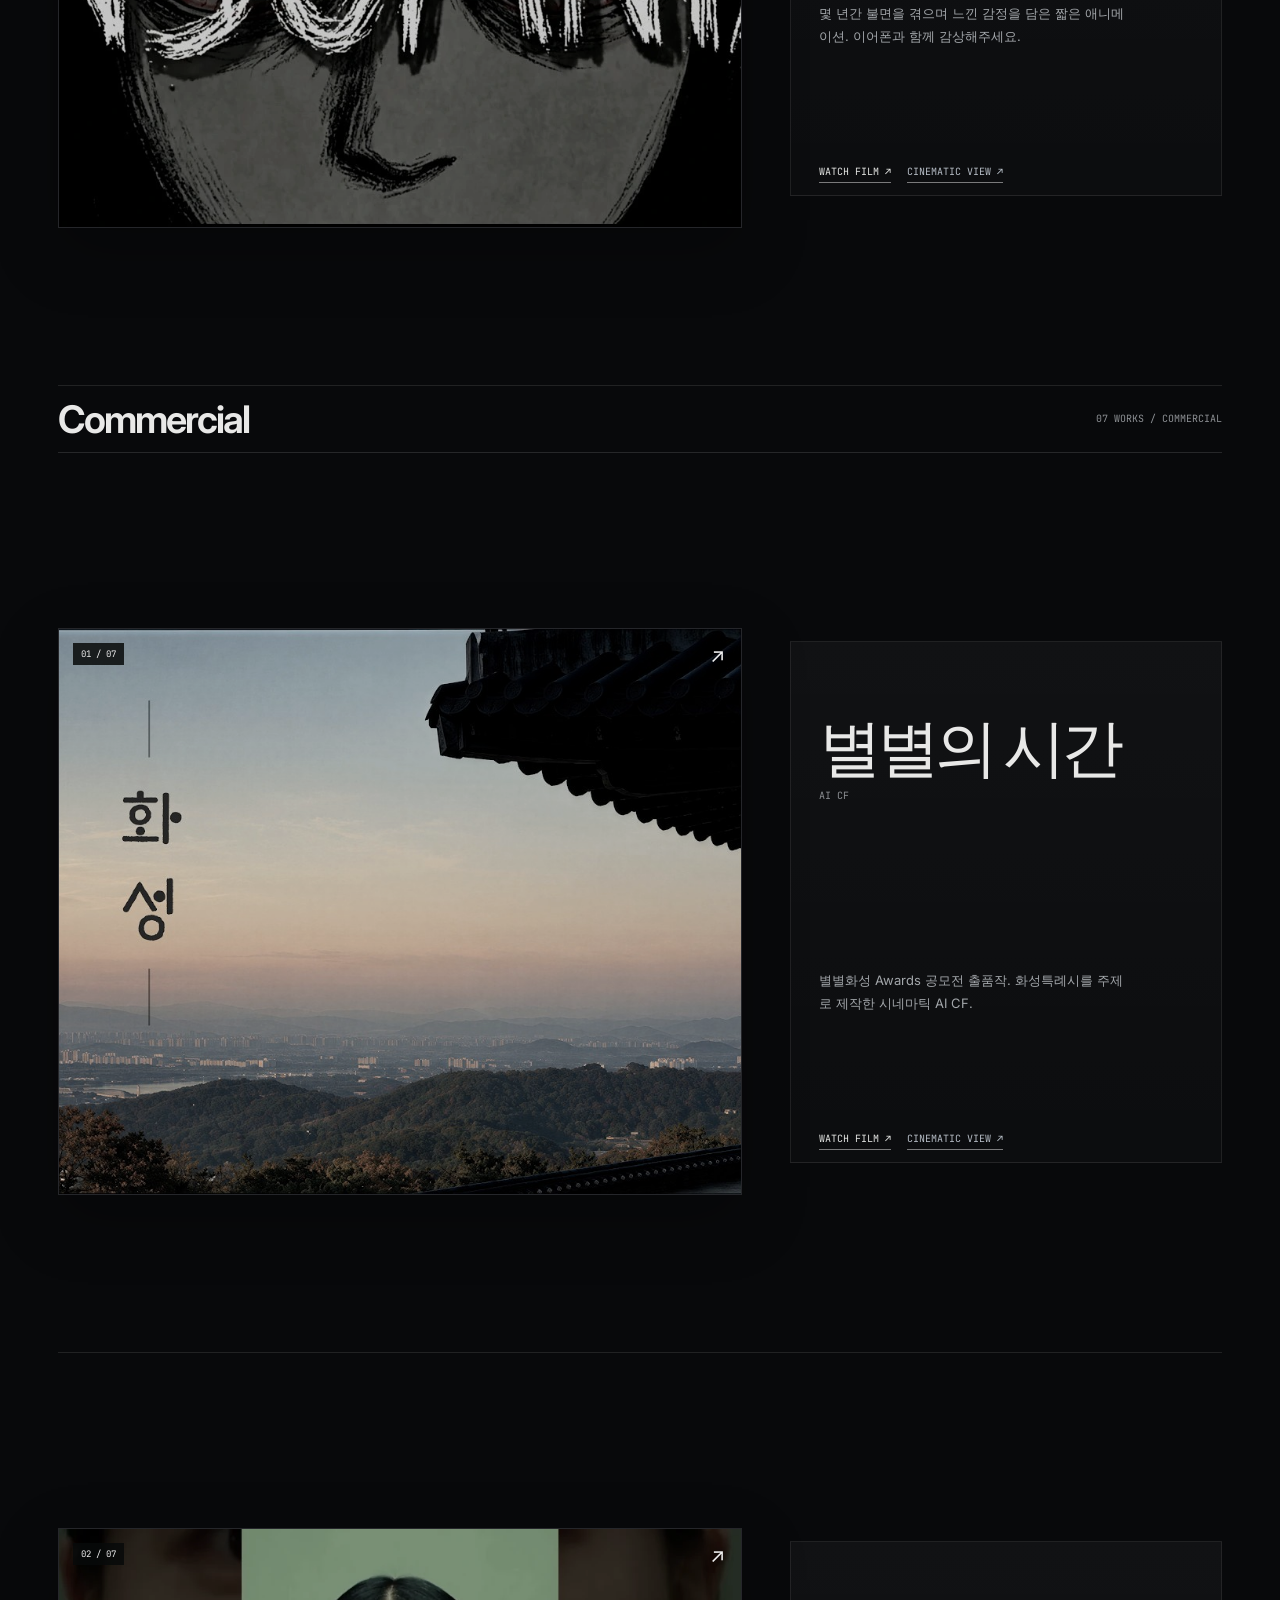
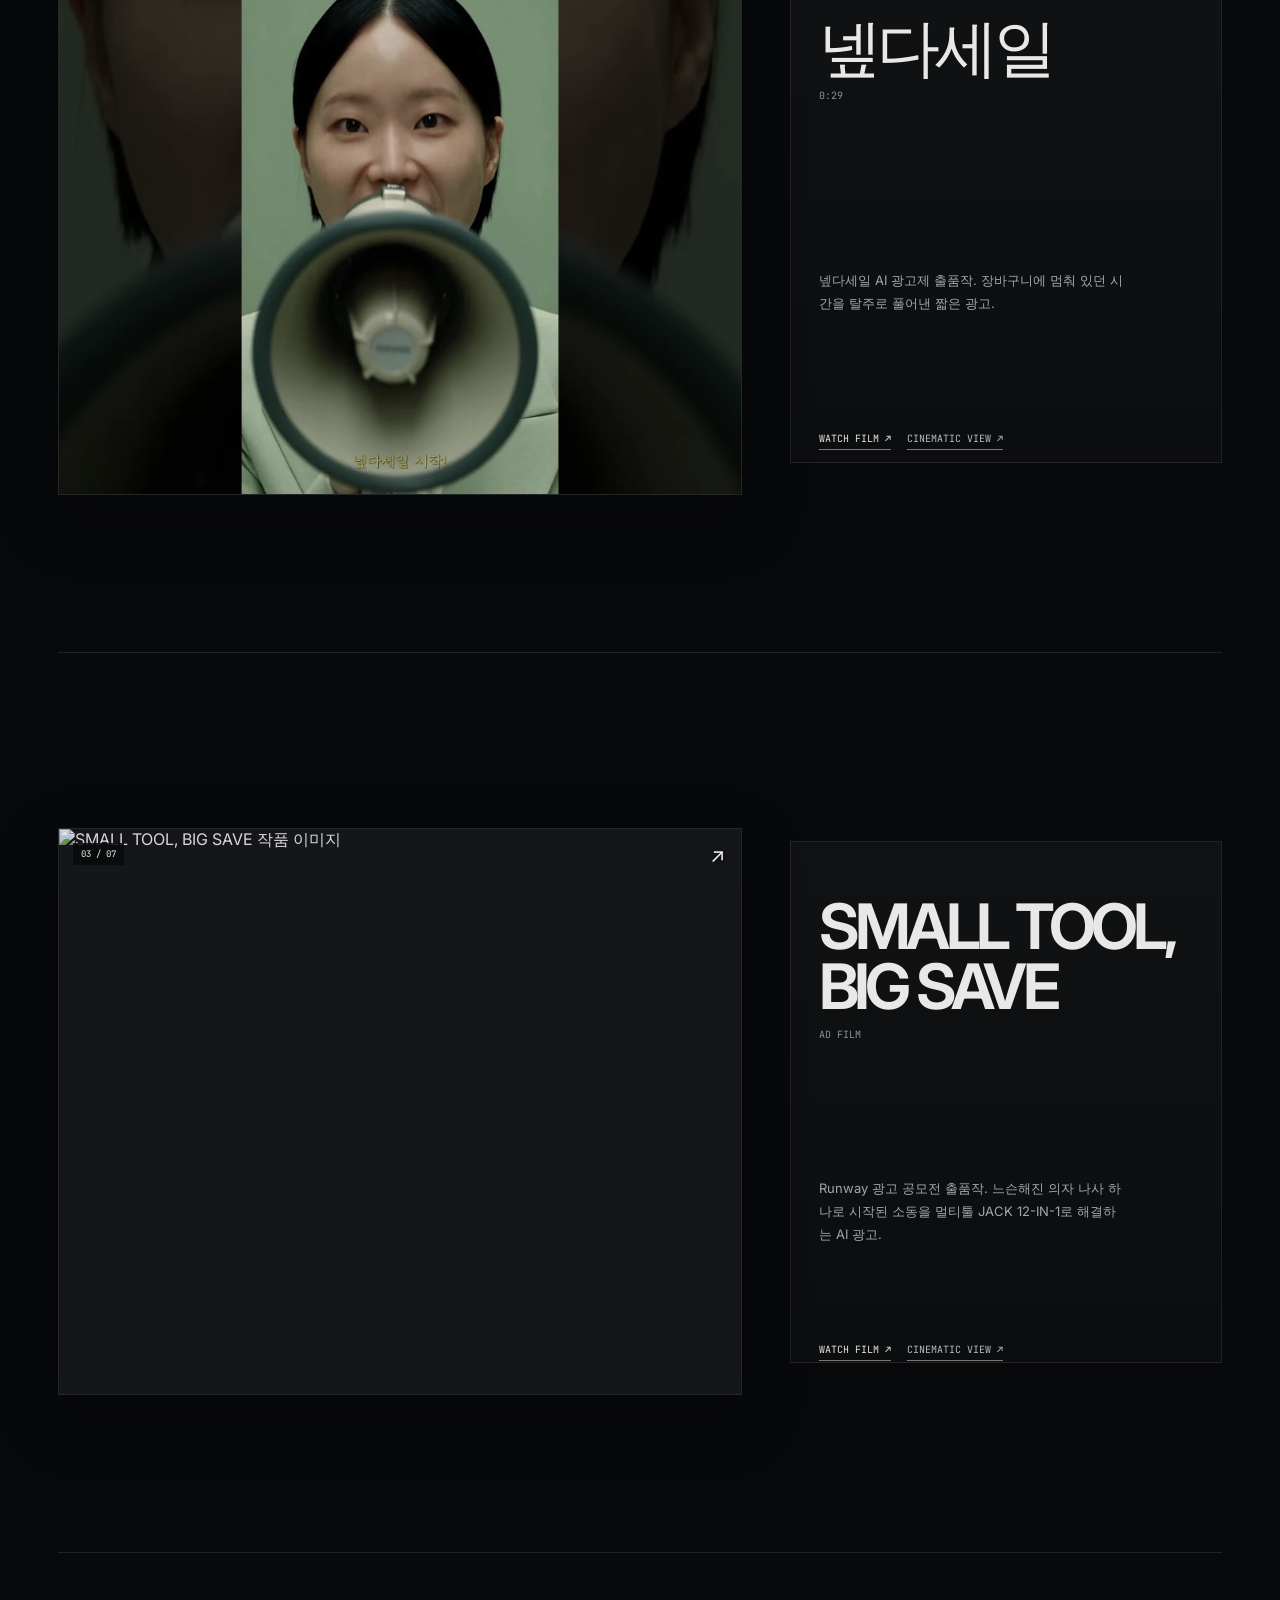
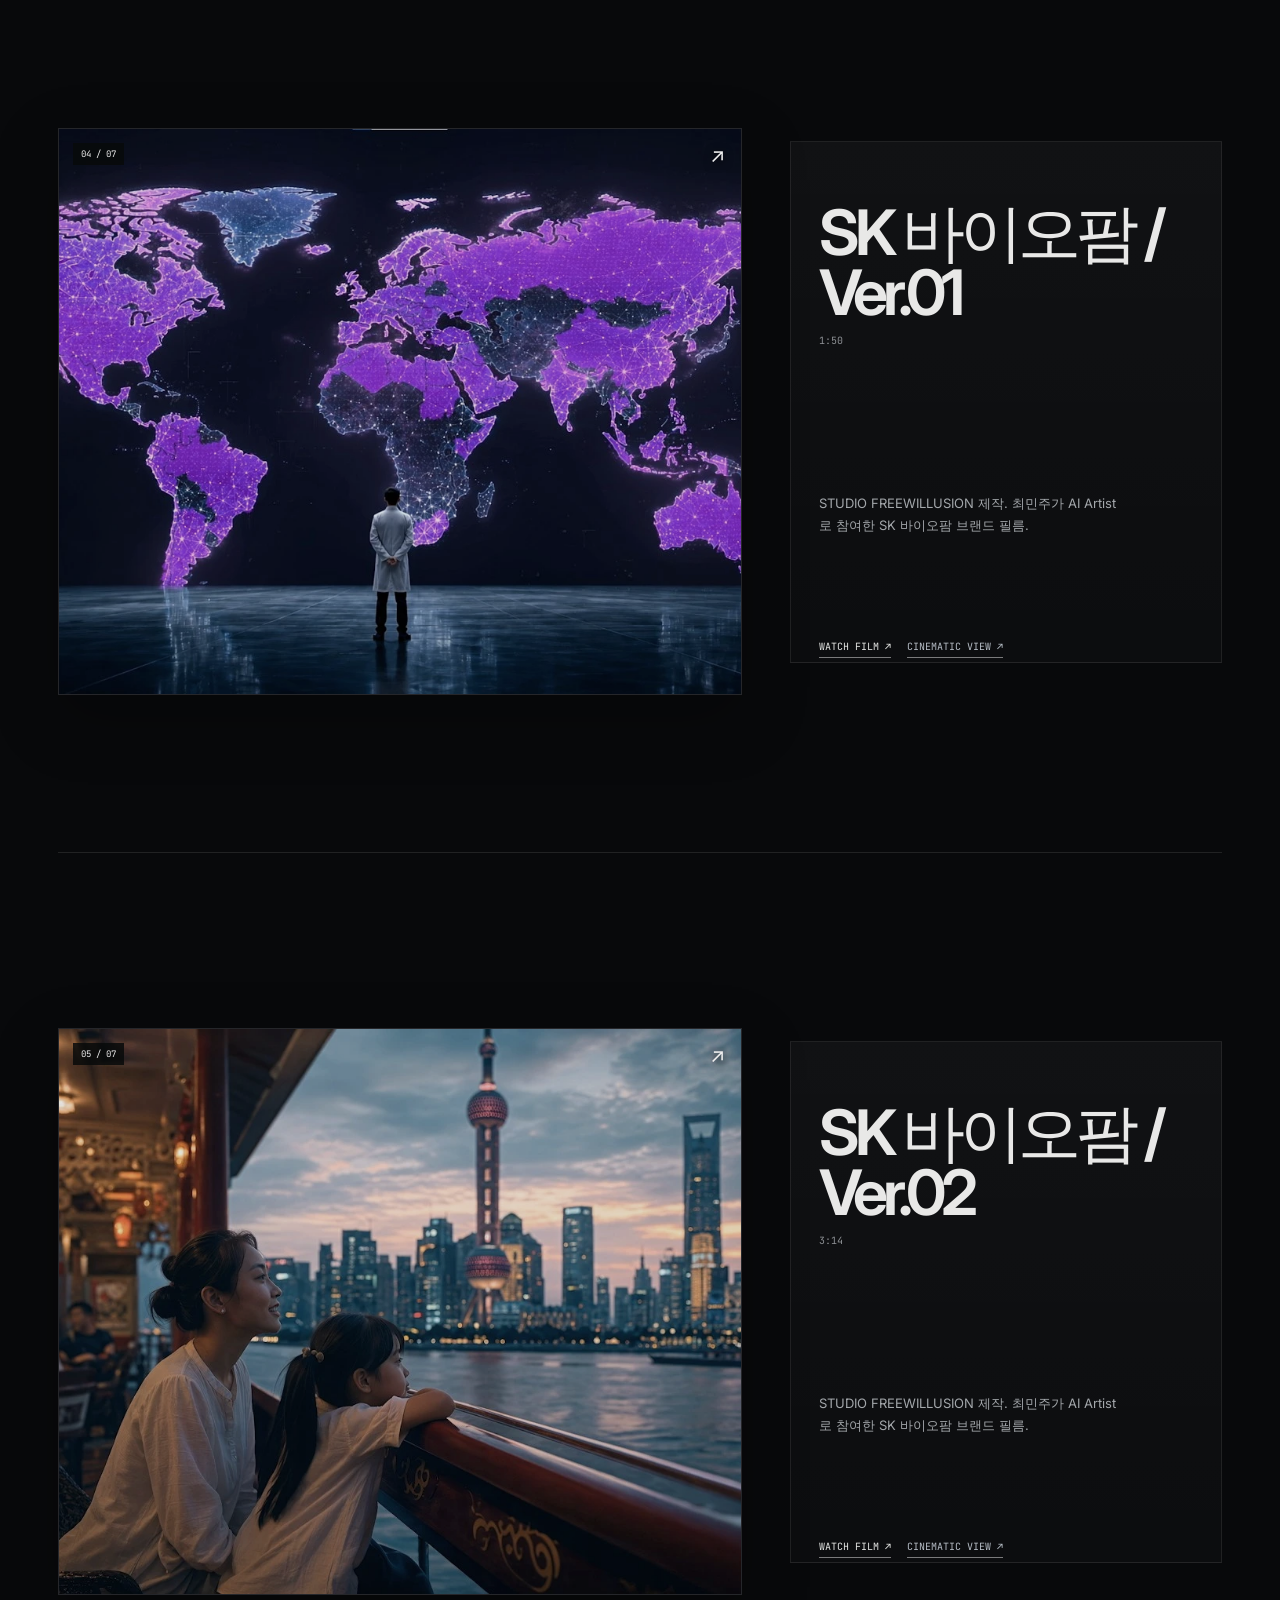
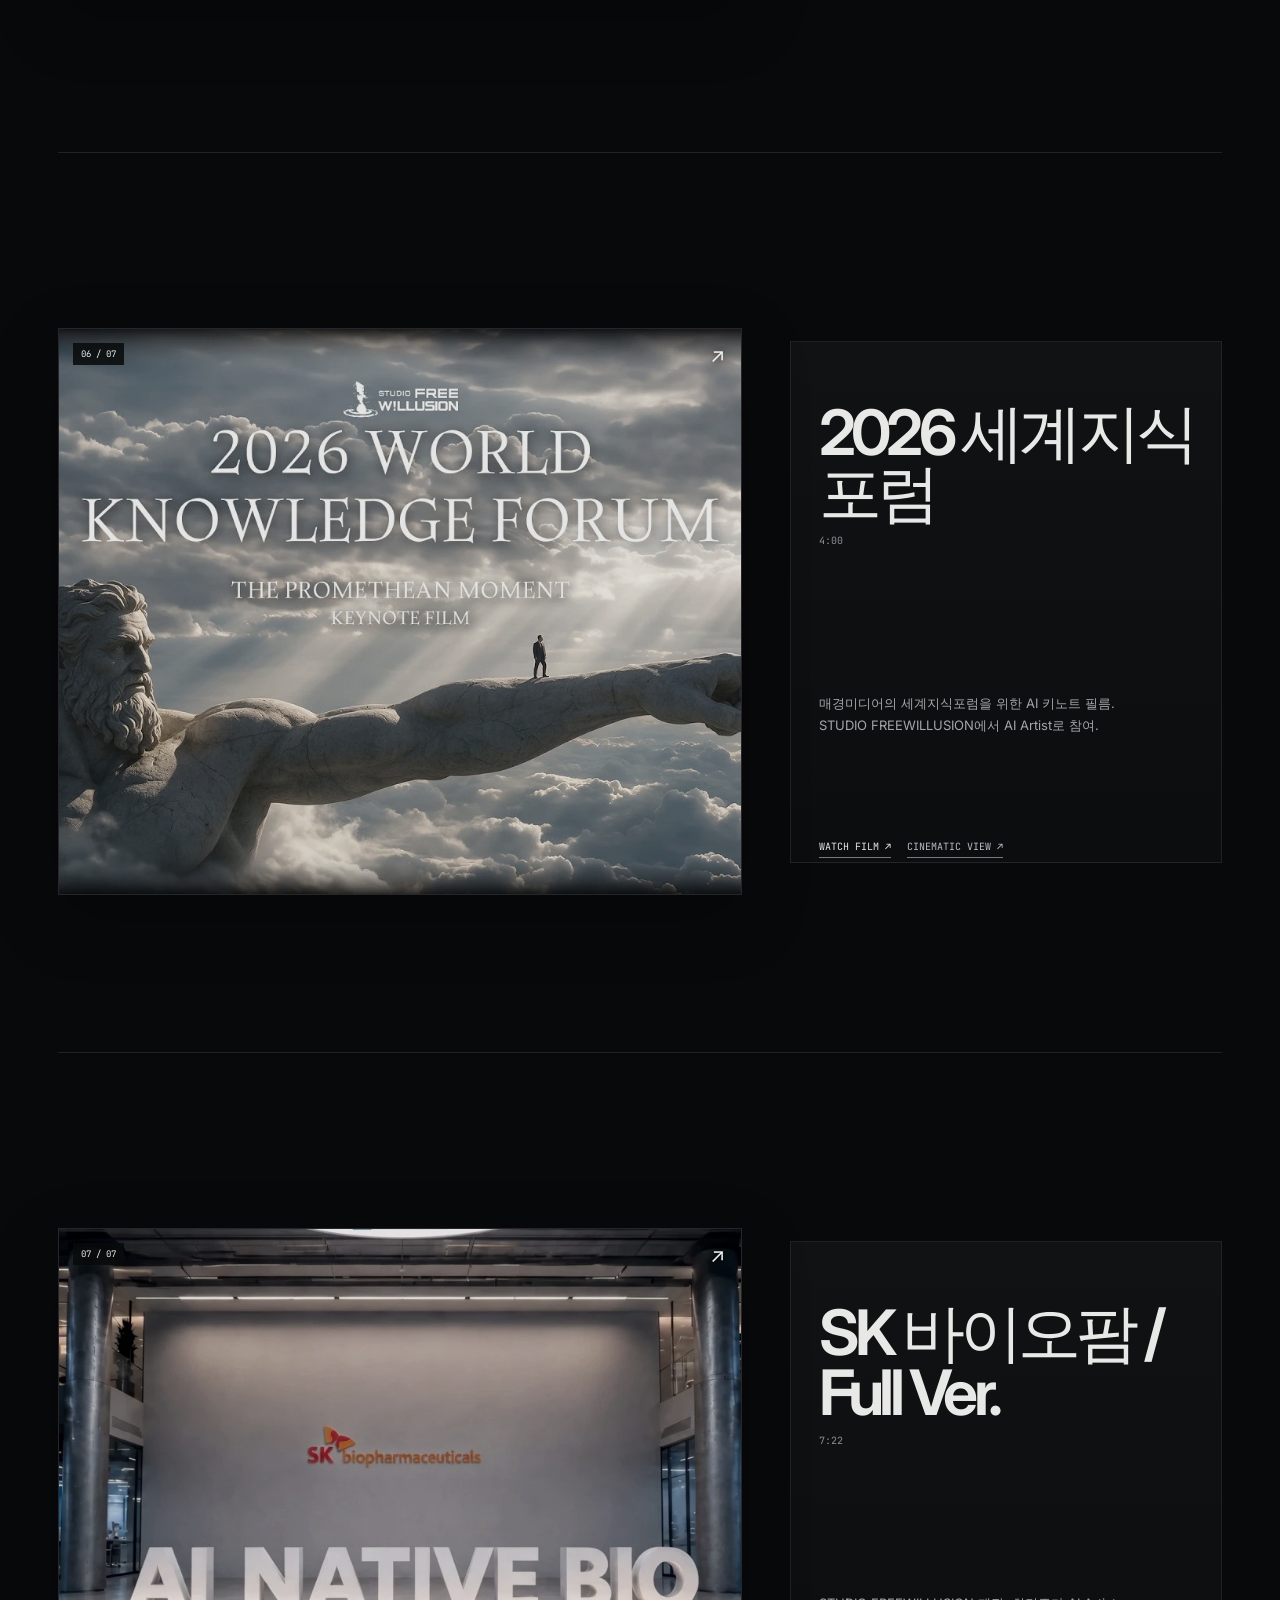
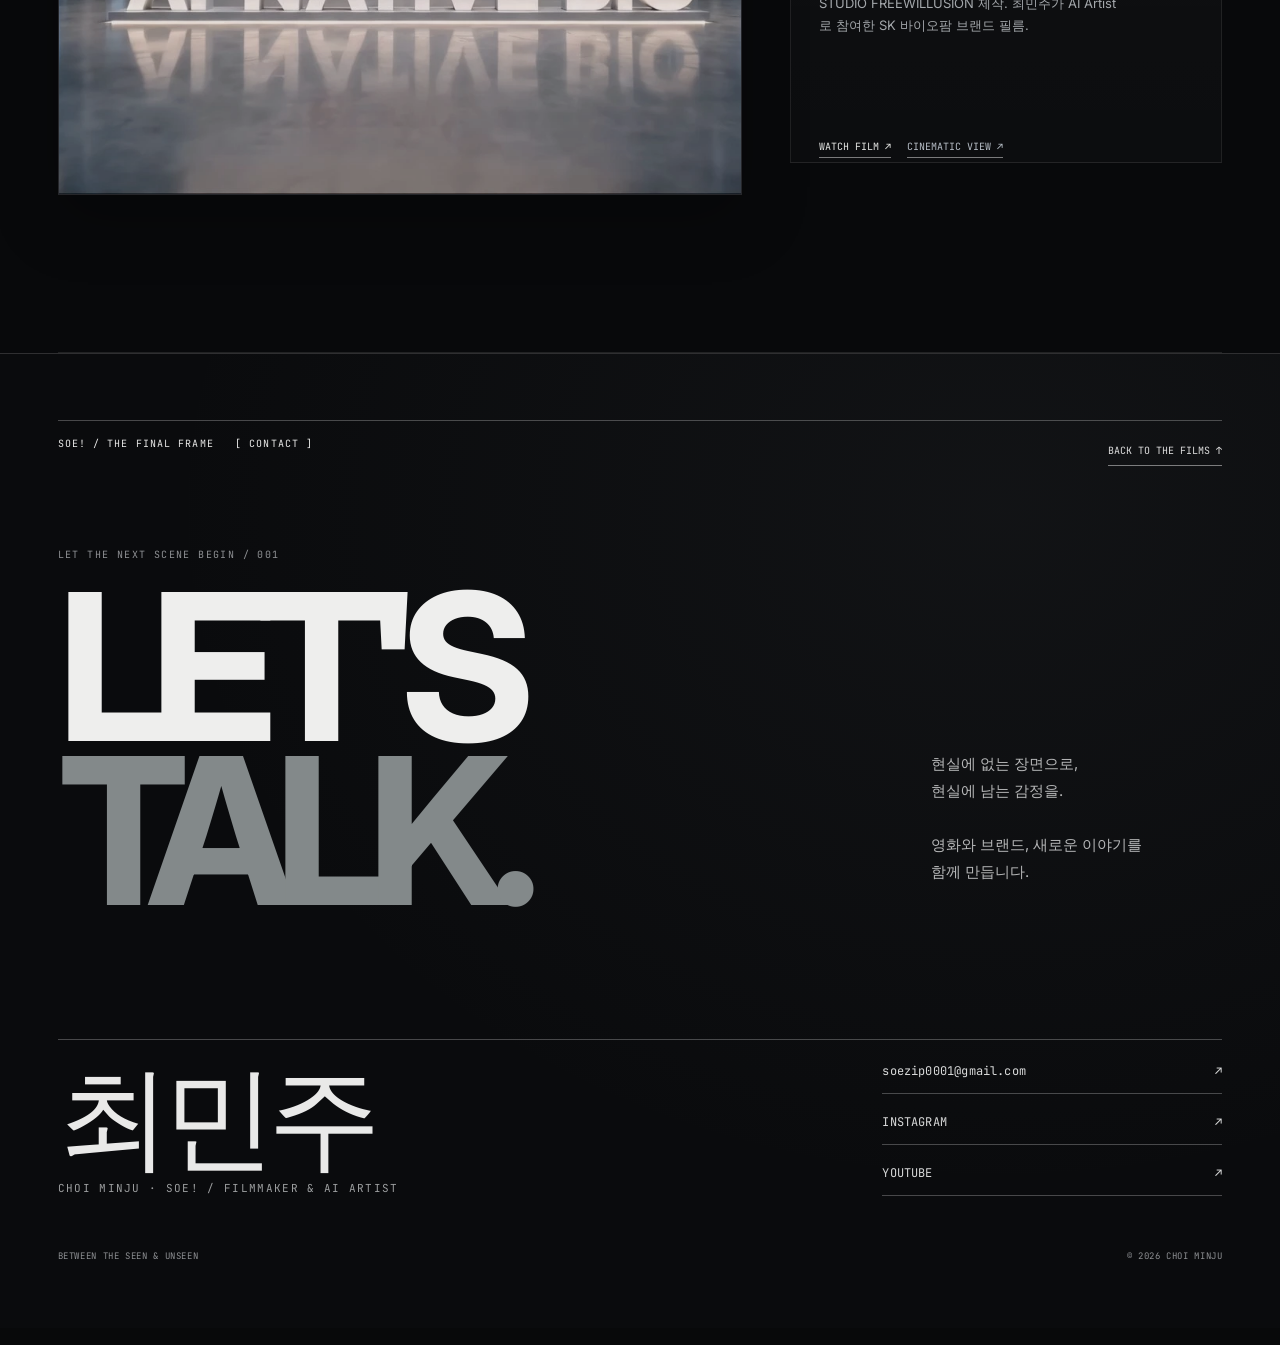
==== commit b4b77c5a: "Load laurel restored scroll archive assets without stale cache" ====
--- a/unseen/index.html
+++ b/unseen/index.html
@@ -11,7 +11,7 @@
 <link rel="stylesheet" href="editorial.css?v=12">
 <link rel="stylesheet" href="glitch-editorial.css?v=15">
 <link rel="stylesheet" href="refined-dark.css?v=1">
-<link rel="stylesheet" href="archive-view.css?v=3">
+<link rel="stylesheet" href="archive-view.css?v=4">
 </head>
 <body class="intro home-view" data-scene="home">
 <a class="skip-link" href="#exhibition">작품으로 바로 이동</a>
@@ -78,5 +78,5 @@
 <dialog id="drawer" aria-labelledby="drawerTitle"><div class="drawer-top"><span>soE! / SIGNAL ARCHIVE</span><button class="close" data-close="drawer">CLOSE <b>×</b></button></div><div id="drawerContent"></div></dialog>
 <dialog id="player" aria-labelledby="playerTitle"><div class="player-top"><h2 id="playerTitle">Film</h2><button class="close" data-close="player">CLOSE <b>×</b></button></div><div id="playerMount"></div><div class="player-bottom"><span>재생이 제한되면 YouTube에서 감상하세요.</span><a id="youtubeLink" target="_blank" rel="noopener noreferrer">OPEN IN YOUTUBE ↗</a></div></dialog>
 <p class="sr-only" role="status" aria-live="polite" id="status"></p>
-<script src="projects.js?v=16"></script><script src="app.js?v=15"></script><script src="archive-view.js?v=1"></script>
+<script src="projects.js?v=16"></script><script src="app.js?v=15"></script><script src="archive-view.js?v=2"></script>
 </body></html>
--- a/unseen/archive-view.css
+++ b/unseen/archive-view.css
@@ -152,3 +152,19 @@
  body.scroll-view .archive-description{margin-bottom:10px}
 }
 @media(prefers-reduced-motion:reduce){html:has(body.scroll-view){scroll-snap-type:none}}
+
+
+/* v4: scroll archive festival laurels. Reuses each film's existing real logo files. */
+body.scroll-view .archive-recognition:has(.archive-laurels){align-items:center;align-content:flex-start;gap:9px}
+body.scroll-view .archive-laurels{display:flex;align-items:center;gap:13px;flex-wrap:wrap;flex:0 0 100%;width:100%;margin:0 0 5px}
+body.scroll-view .archive-laurel{margin:0;flex:0 0 67px;width:67px;max-width:calc(25% - 10px)}
+body.scroll-view .archive-laurel>a{display:block;max-width:100%}
+body.scroll-view .archive-laurel img{display:block;width:100%;height:62px;object-fit:contain;filter:brightness(0) invert(1);transition:opacity .2s,transform .2s}
+body.scroll-view .archive-laurel img.archive-laurel-invert{filter:grayscale(1) invert(1)}
+body.scroll-view .archive-laurel a:hover img{opacity:.78;transform:translateY(-2px)}
+@media(max-width:760px){
+ body.scroll-view .archive-laurels{gap:10px;margin-bottom:2px}
+ body.scroll-view .archive-laurel{flex-basis:57px;width:57px;max-width:calc(25% - 8px)}
+ body.scroll-view .archive-laurel img{height:47px}
+ body.scroll-view .archive-recognition:has(.archive-laurels){margin-bottom:10px}
+}
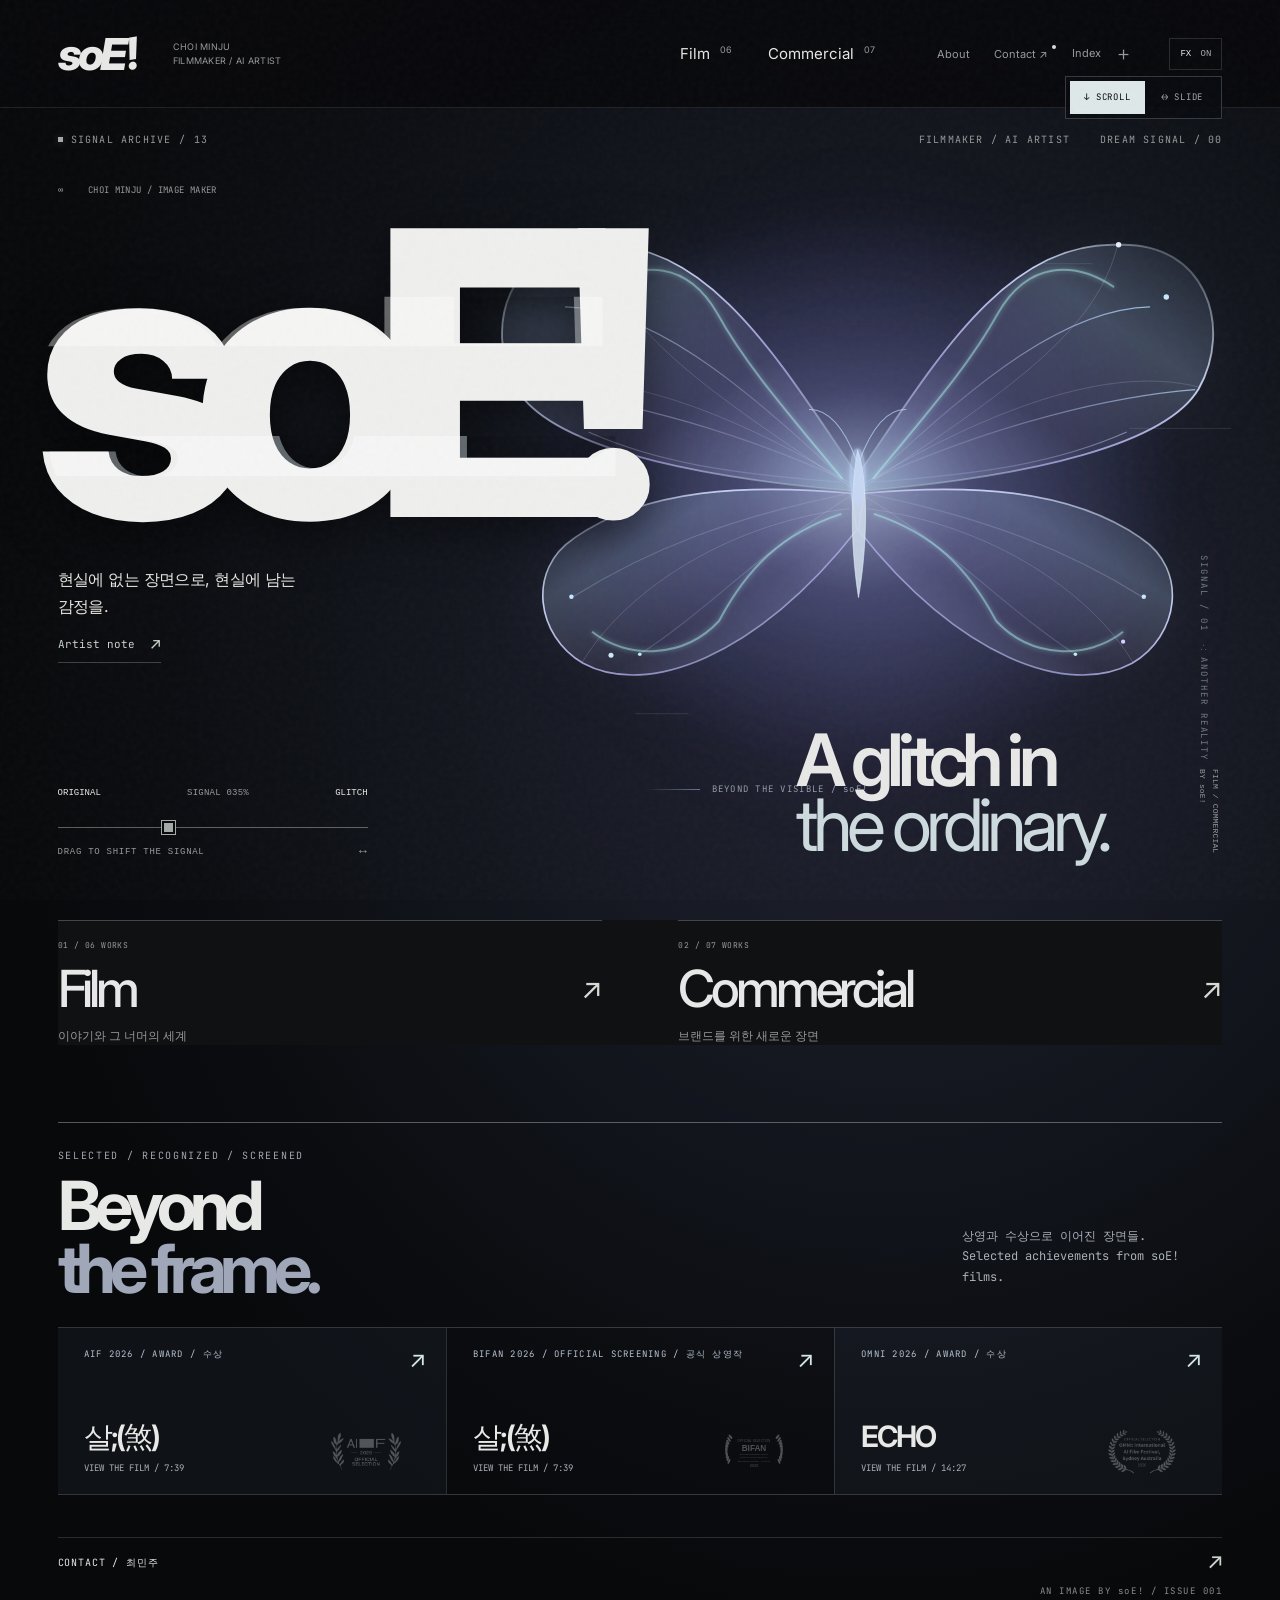
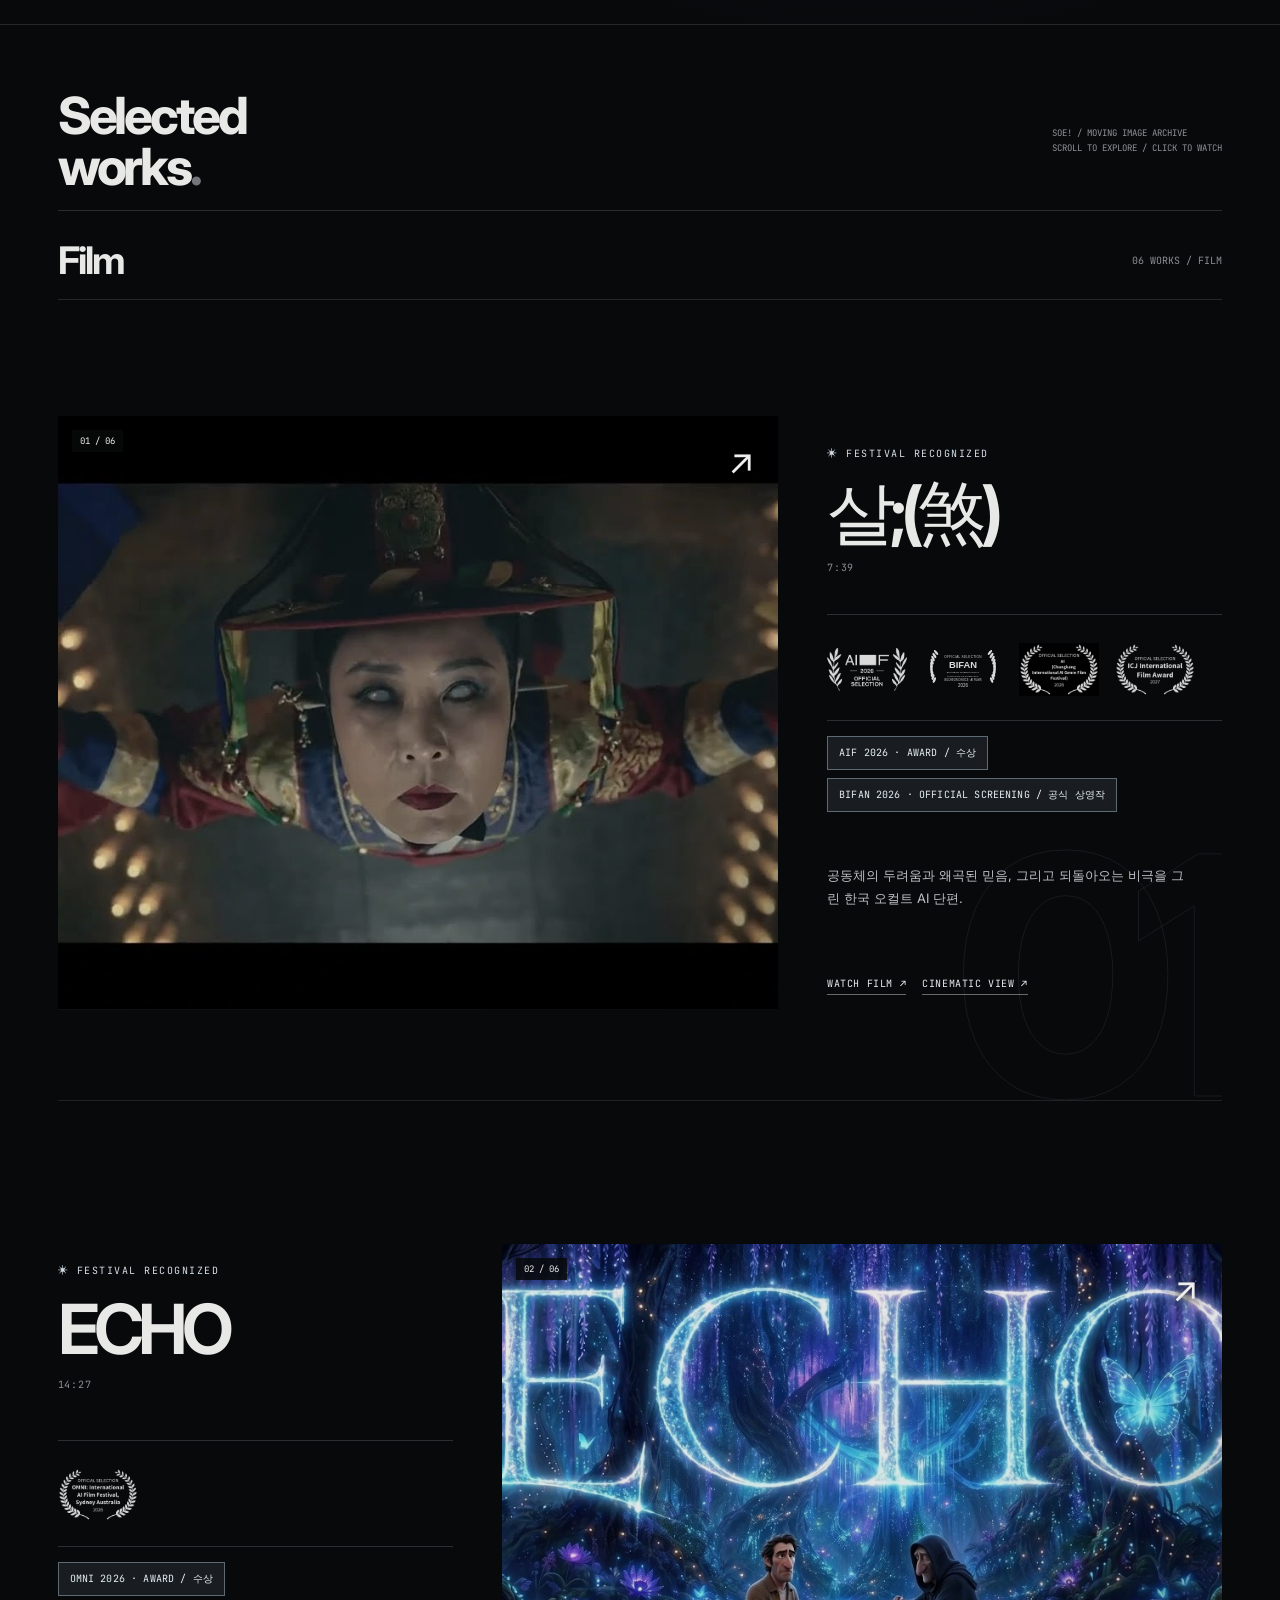
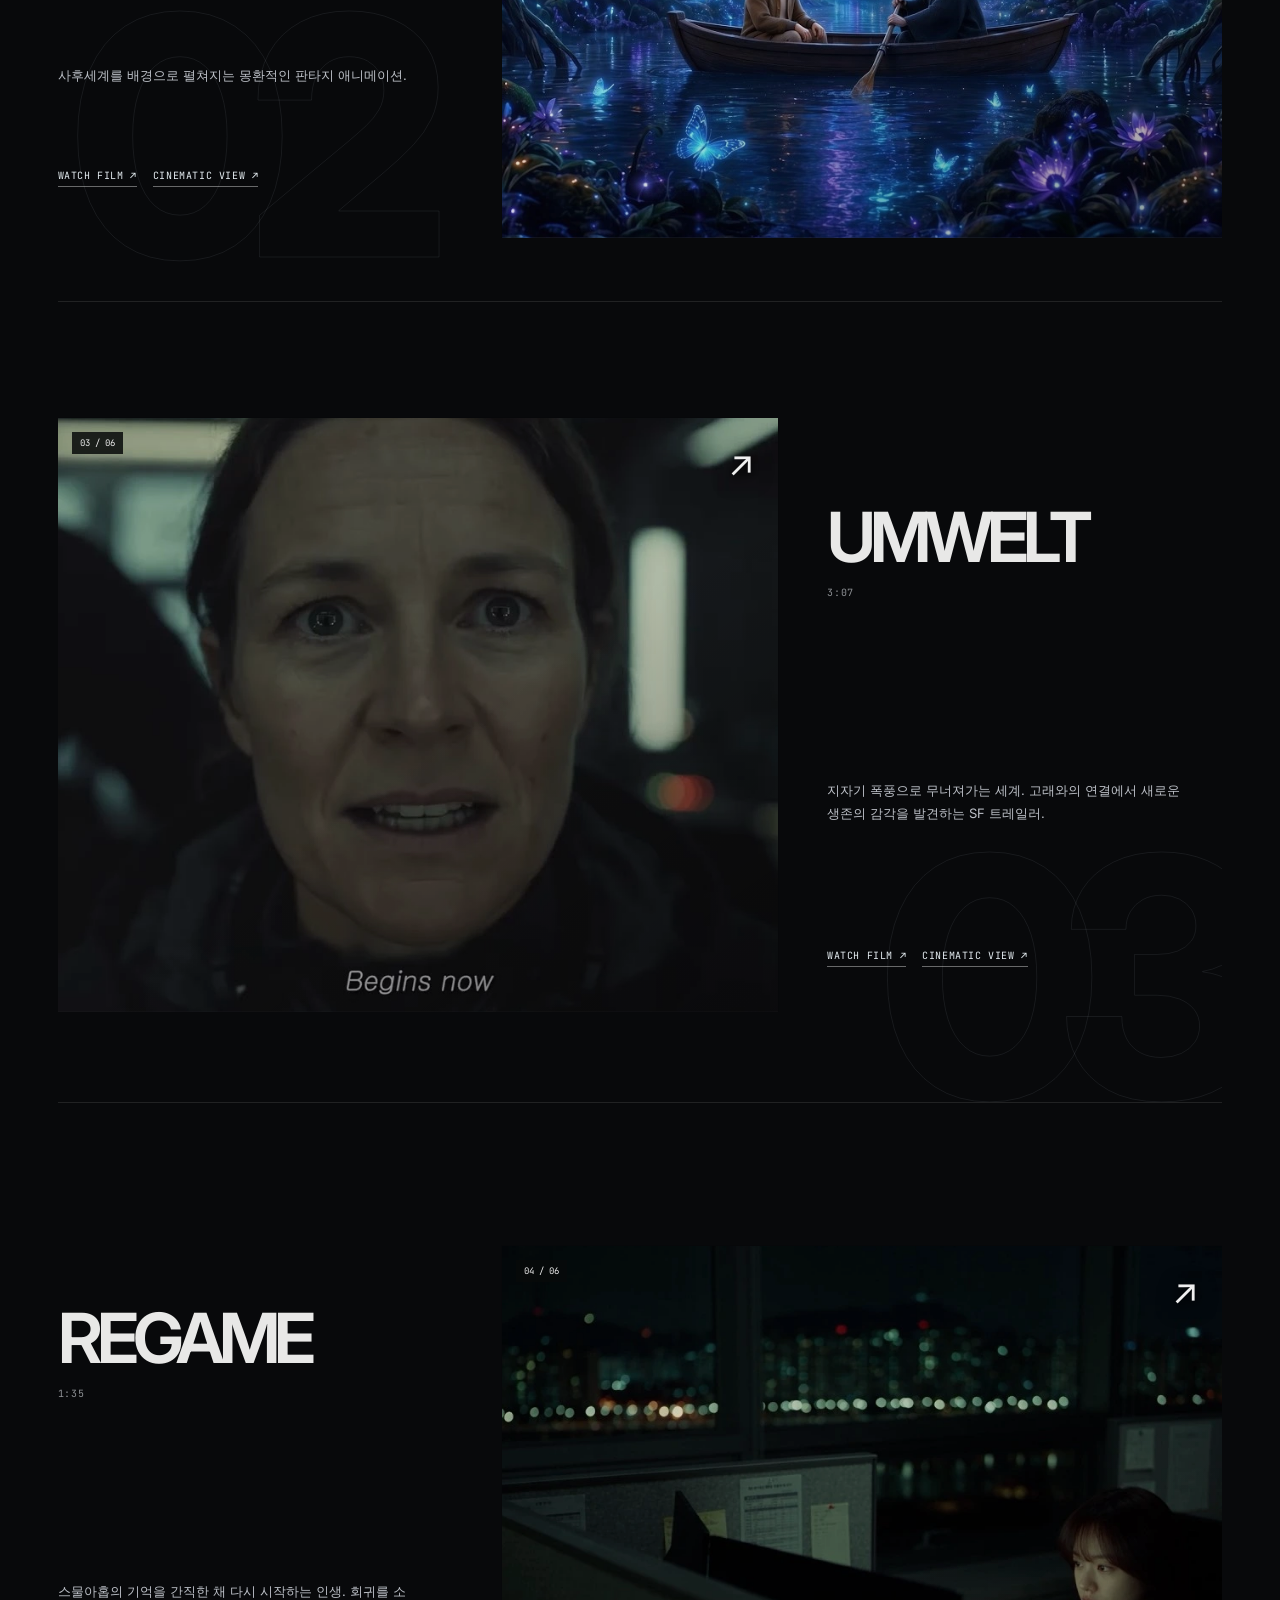
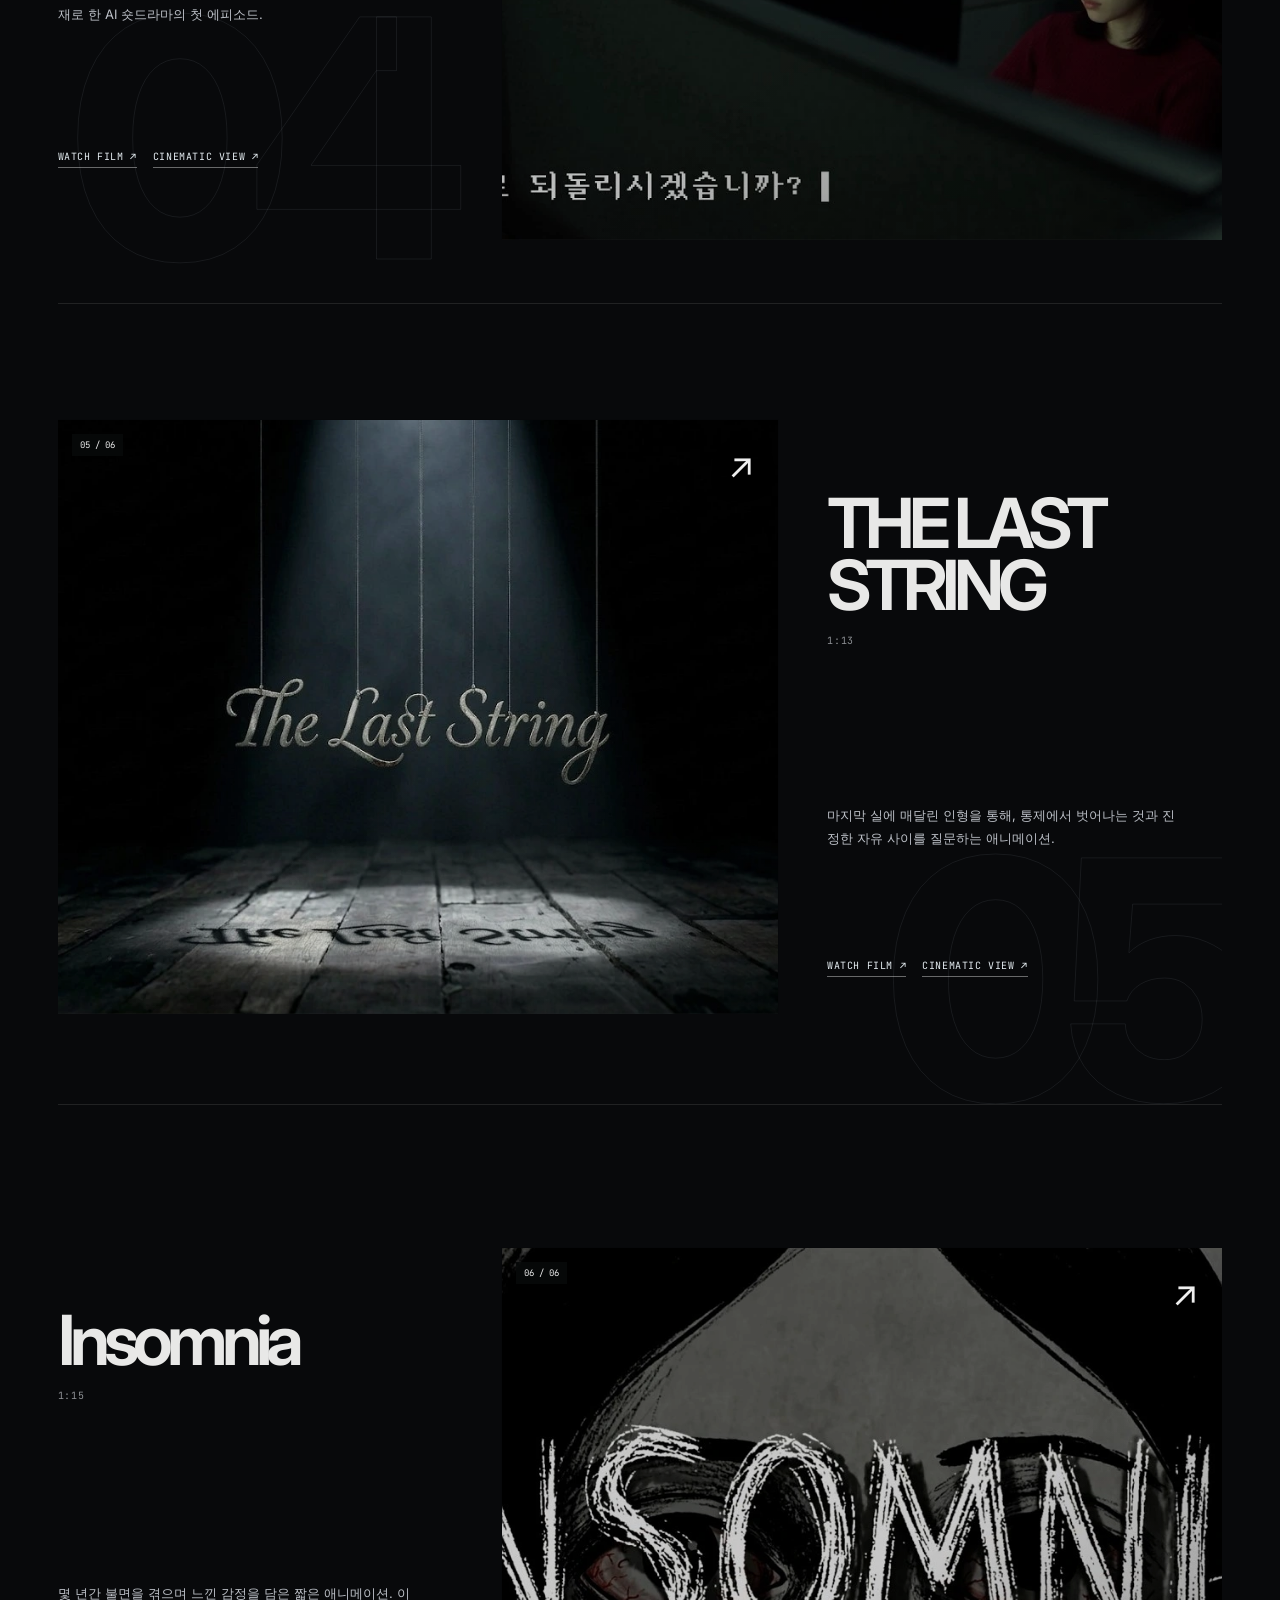
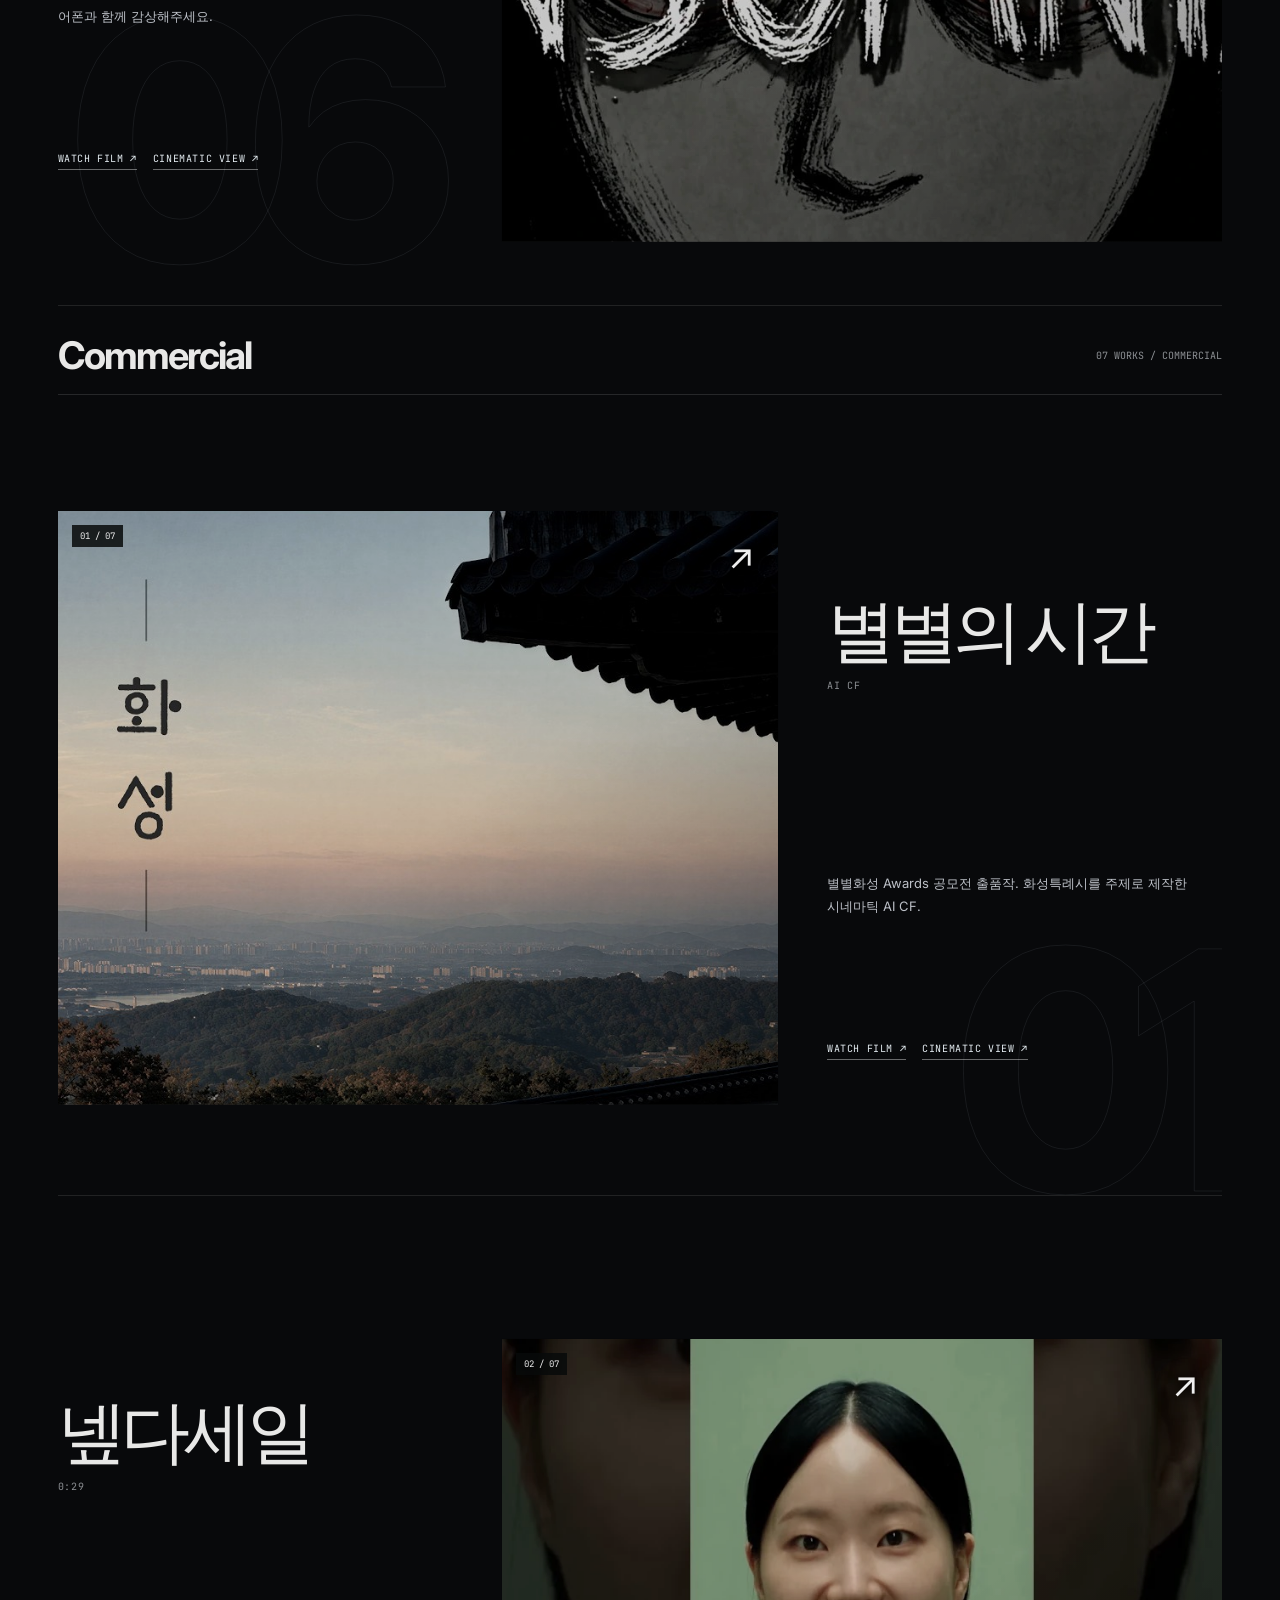
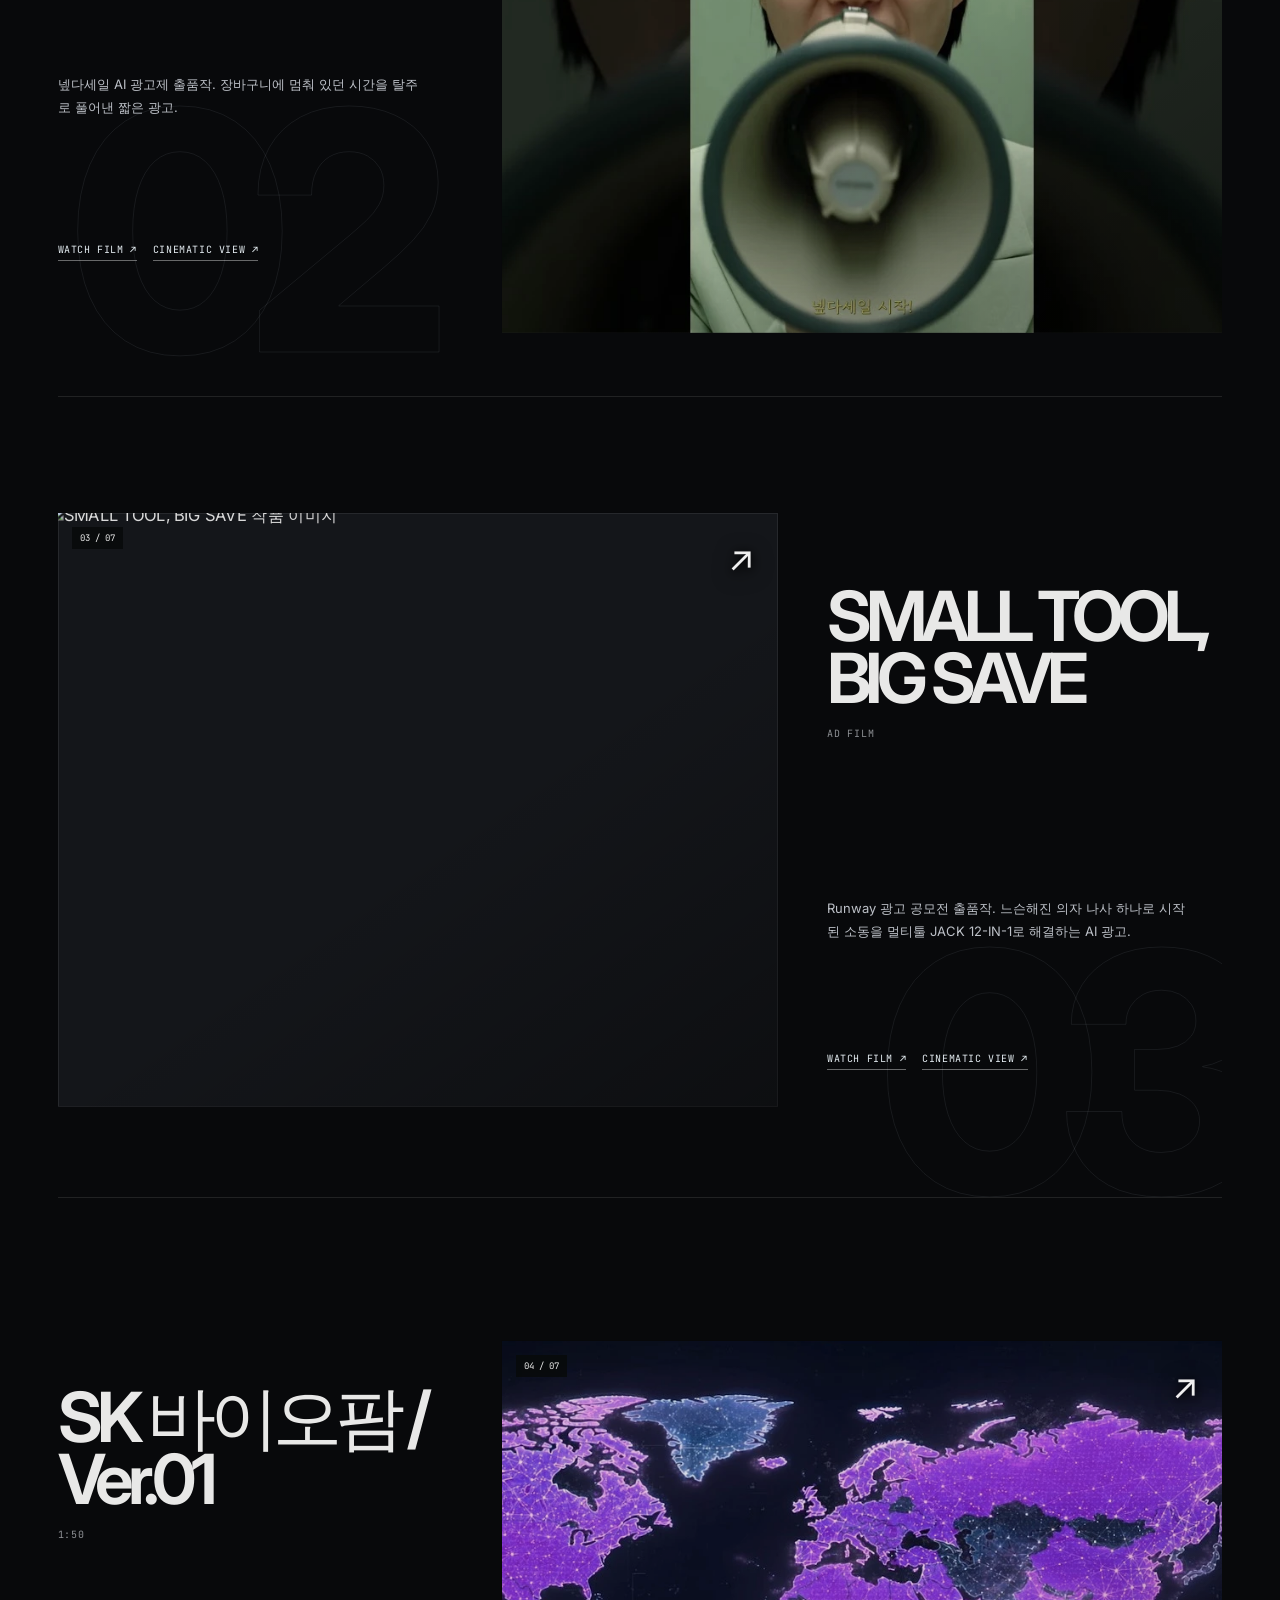
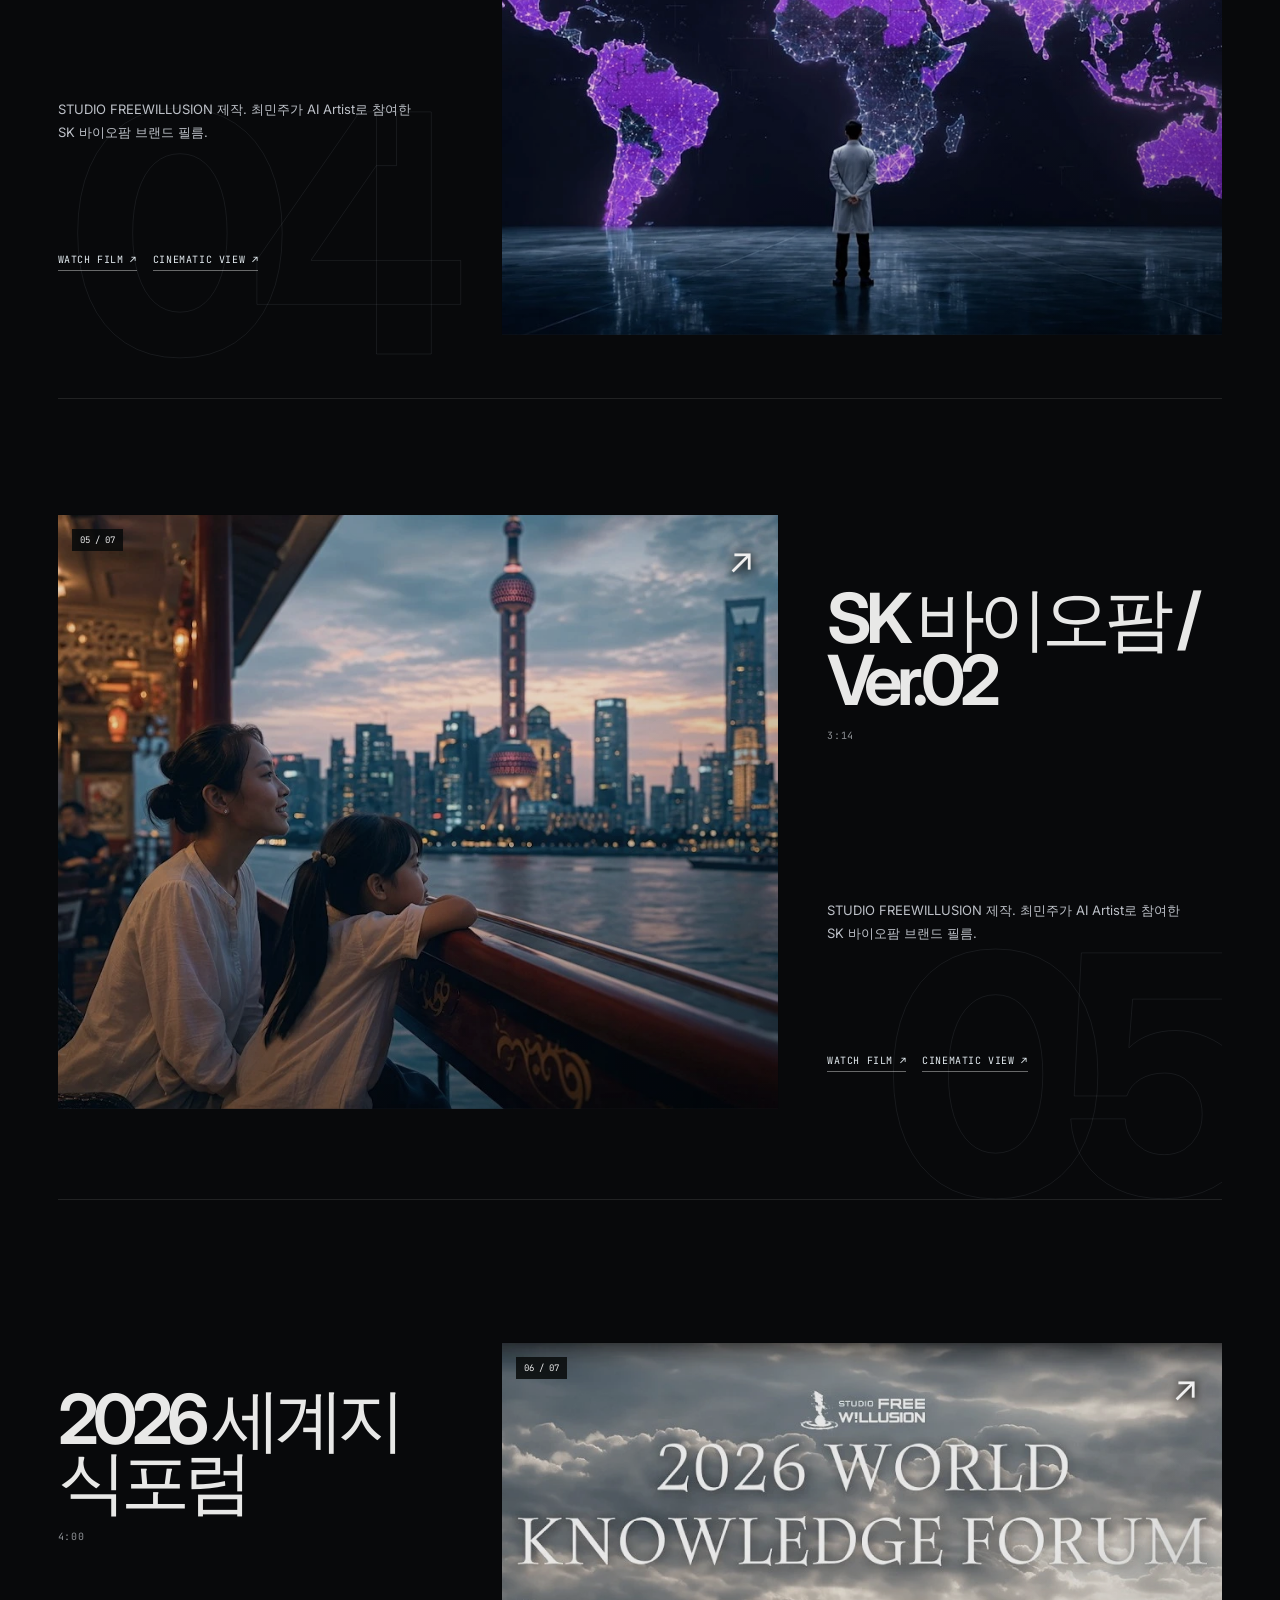
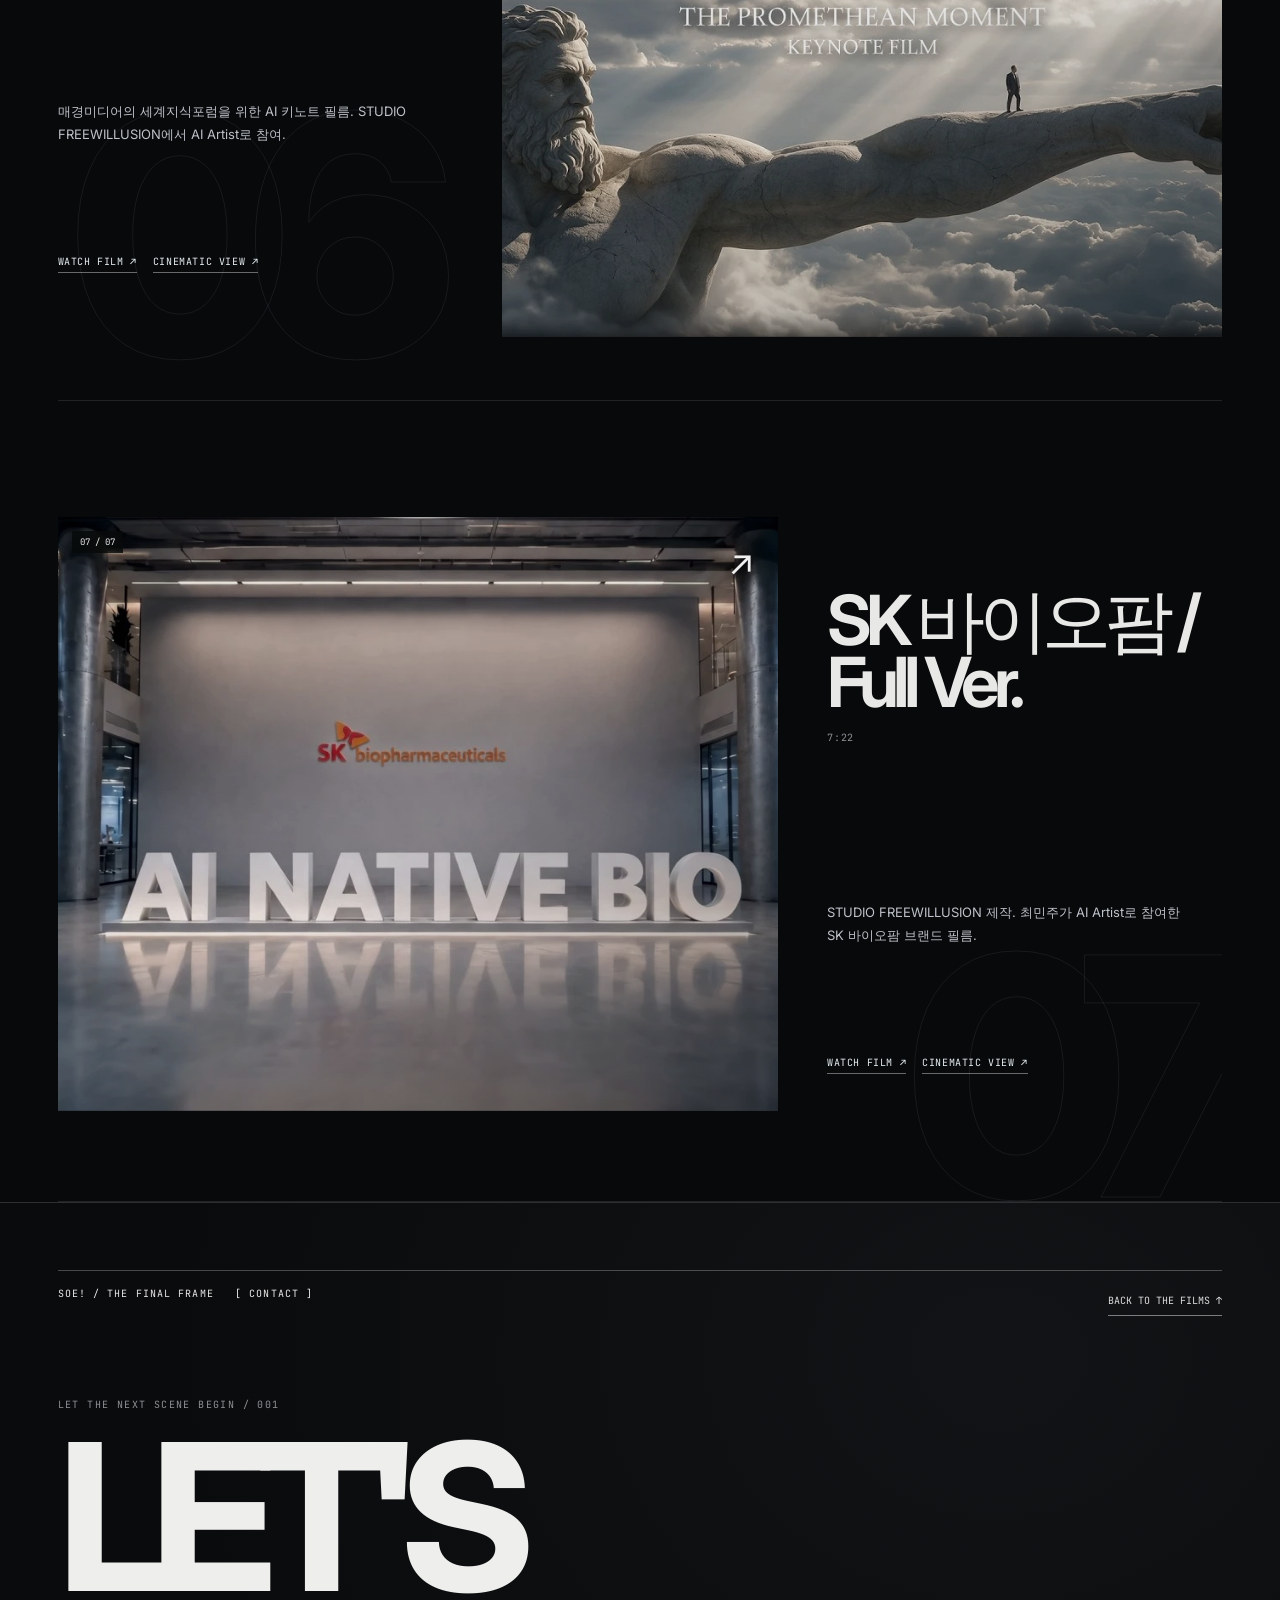
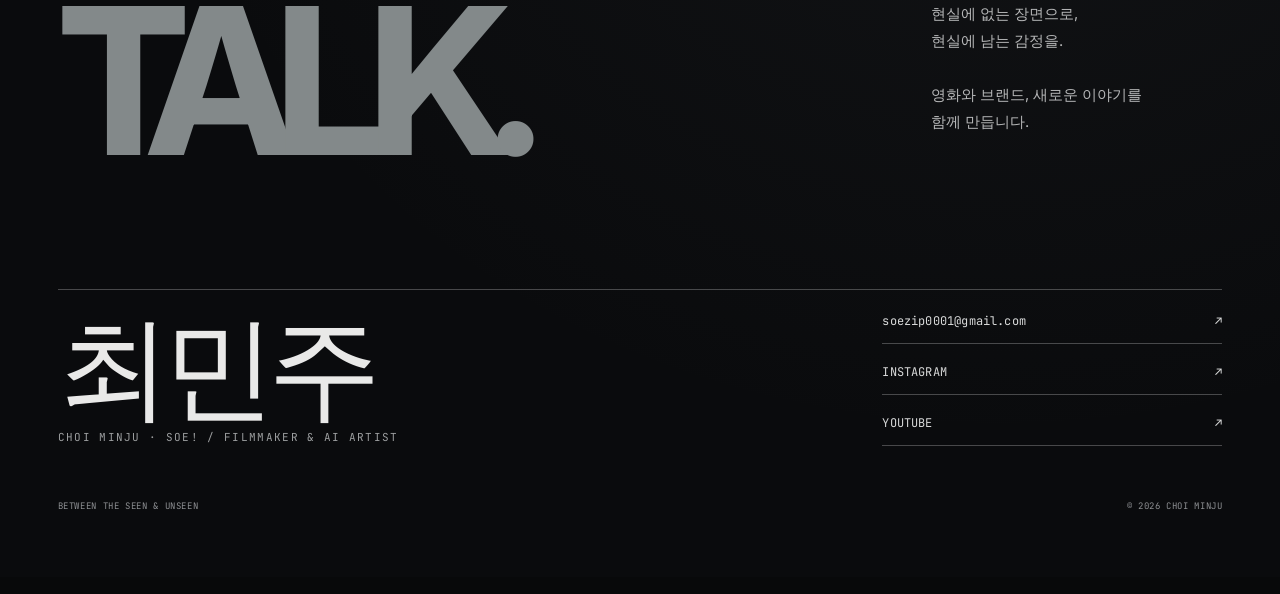
==== commit 4b99025f: "Deploy soE! kinetic v2 homepage and editorial award layouts" ====
--- a/unseen/index.html
+++ b/unseen/index.html
@@ -12,6 +12,7 @@
 <link rel="stylesheet" href="glitch-editorial.css?v=15">
 <link rel="stylesheet" href="refined-dark.css?v=1">
 <link rel="stylesheet" href="archive-view.css?v=4">
+<link rel="stylesheet" href="kinetic-v2.css?v=1">
 </head>
 <body class="intro home-view" data-scene="home">
 <a class="skip-link" href="#exhibition">작품으로 바로 이동</a>
@@ -78,5 +79,5 @@
 <dialog id="drawer" aria-labelledby="drawerTitle"><div class="drawer-top"><span>soE! / SIGNAL ARCHIVE</span><button class="close" data-close="drawer">CLOSE <b>×</b></button></div><div id="drawerContent"></div></dialog>
 <dialog id="player" aria-labelledby="playerTitle"><div class="player-top"><h2 id="playerTitle">Film</h2><button class="close" data-close="player">CLOSE <b>×</b></button></div><div id="playerMount"></div><div class="player-bottom"><span>재생이 제한되면 YouTube에서 감상하세요.</span><a id="youtubeLink" target="_blank" rel="noopener noreferrer">OPEN IN YOUTUBE ↗</a></div></dialog>
 <p class="sr-only" role="status" aria-live="polite" id="status"></p>
-<script src="projects.js?v=16"></script><script src="app.js?v=15"></script><script src="archive-view.js?v=2"></script>
+<script src="projects.js?v=16"></script><script src="app.js?v=15"></script><script src="archive-view.js?v=2"></script><script src="kinetic-v2.js?v=1"></script>
 </body></html>
--- a/unseen/kinetic-v2.css
+++ b/unseen/kinetic-v2.css
@@ -0,0 +1,179 @@
+/* soE! / KINETIC EDITORIAL V2 : layered over legacy styles */
+:root{--kinetic-ice:#d4efee;--kinetic-violet:#a7a0dc;--kinetic-line:rgba(224,231,236,.18)}
+html{scroll-behavior:smooth}
+body{background:#08090b}
+body::after{opacity:.052}
+header,.home-view header{background:rgba(8,9,12,.88)!important;backdrop-filter:blur(18px);-webkit-backdrop-filter:blur(18px)}
+.logo{position:relative;z-index:30}
+.logo:hover{color:#fff;text-shadow:-2px 0 #a6bff899,2px 0 #c3acc599}
+.section-nav button,.utility-nav button{transition:color .22s,opacity .22s}
+.section-nav button:hover,.utility-nav button:hover{color:#e8f4f5!important}
+.view-switch{top:76px!important;right:var(--gutter)!important;background:rgba(9,11,16,.75)!important;border:1px solid rgba(232,240,246,.20)!important;border-radius:0!important;box-shadow:none!important}
+.view-switch button{font-size:9px!important;letter-spacing:.1em!important}
+.view-switch button[aria-pressed=true]{background:#dee8e8!important;color:#08090c!important}
+
+/* HERO: free the home image from the buried negative stacking context. */
+.home-view main{position:relative;isolation:isolate;min-height:100svh;background:radial-gradient(ellipse at 69% 39%,#1b1b2a 0%,#0f1218 37%,#08090b 72%)!important}
+.home-view .scene-backdrop{background:radial-gradient(ellipse at 70% 41%,rgba(108,115,179,.12),transparent 56%)!important}
+.home-view .media-column{z-index:0!important;isolation:auto!important;pointer-events:none!important}
+.home-view .screen{background:transparent!important;pointer-events:none!important;filter:none!important}
+.home-view .screen #poster{opacity:.23!important;filter:brightness(.55) blur(30px) saturate(.72)!important;object-position:67% 48%!important}
+.home-view .screen canvas{opacity:.09!important;filter:blur(23px)!important}
+.home-view .screen .signal-fallback{opacity:0!important}
+.home-view .screen .vignette{background:linear-gradient(90deg,#08090b 0%,transparent 79%),linear-gradient(0deg,#08090b 4%,transparent 40%,#08090b44 100%)!important}
+.home-view .screen .scanlines{opacity:.045!important}
+.home-view .work-layout{position:static!important;z-index:auto!important}
+.home-view .project-heading{z-index:6!important}
+.home-view #title{position:relative;z-index:6;color:#efefee!important;font-weight:800!important;text-shadow:0 12px 50px rgba(0,0,0,.5)!important;max-width:max-content}
+.home-view .project-caption{position:relative;z-index:8}
+.home-view .home-lower{position:relative;z-index:7}
+.home-view .home-sections{z-index:8!important;position:relative}
+.home-view .home-sections button{border-color:rgba(234,241,245,.24)!important;transition:padding .35s ease,border-color .35s,transform .35s!important}
+.home-view .home-sections button:hover{padding-left:13px;border-color:var(--kinetic-ice)!important}
+.home-view .home-word em{color:#cddade!important}
+.home-view .home-word{font-weight:600!important}
+.home-view .reality-control{z-index:10}
+.home-view .stage-top{z-index:10}
+
+/* THE SOE BUTTERFLY: an original luminous vector emblem, not a stock card. */
+.soe-butterfly-stage{display:none;position:absolute;z-index:2;right:1%;top:10%;width:min(64vw,1120px);height:min(74svh,840px);pointer-events:none;align-items:center;justify-content:center;transform:translate3d(var(--butterfly-x,0px),var(--butterfly-y,0px),0);transition:transform .7s cubic-bezier(.15,.8,.15,1);overflow:visible}
+.home-view .soe-butterfly-stage{display:flex}
+.soe-butterfly-stage::before{content:'';position:absolute;width:80%;aspect-ratio:1;border-radius:50%;background:radial-gradient(ellipse,rgba(119,139,188,.22),rgba(110,89,170,.075) 45%,transparent 69%);filter:blur(34px);animation:soe-aura 8s ease-in-out infinite alternate}
+.soe-butterfly-stage::after{content:'SIGNAL / 01   ∴   ANOTHER REALITY';position:absolute;right:7%;bottom:10%;font:9px "JetBrains Mono",monospace;letter-spacing:.22em;color:rgba(209,225,231,.48);writing-mode:vertical-rl}
+.soe-butterfly-svg{width:100%;height:100%;max-height:800px;overflow:visible;filter:drop-shadow(0 0 35px rgba(145,177,228,.24));animation:soe-hover 7s ease-in-out infinite}
+.soe-butterfly-svg .soe-wing-left,.soe-butterfly-svg .soe-wing-right{transform-box:view-box;transform-origin:50% 47%;animation:soe-wings 5s ease-in-out infinite alternate}
+.soe-butterfly-svg .soe-wing-right{animation-delay:-2.5s}
+.soe-butterfly-svg .soe-glow-line{filter:url(#soeGlow)}
+.soe-butterfly-svg .soe-spark{animation:soe-spark 4s ease-in-out infinite alternate}
+.soe-butterfly-svg .soe-spark:nth-child(even){animation-delay:-1.7s}
+.soe-butterfly-caption{position:absolute;left:24%;bottom:5%;display:flex;gap:12px;align-items:center;font:9px "JetBrains Mono",monospace;letter-spacing:.14em;color:rgba(213,224,238,.65)}
+.soe-butterfly-caption::before{content:'';width:55px;height:1px;background:linear-gradient(90deg,transparent,#a5c3ef88)}
+@keyframes soe-hover{0%,100%{transform:translateY(0) rotate(-1deg)}50%{transform:translateY(-14px) rotate(.6deg)}}
+@keyframes soe-wings{0%,100%{transform:scaleX(1)}50%{transform:scaleX(.965)}}
+@keyframes soe-aura{from{opacity:.6;transform:scale(.94)}to{opacity:1;transform:scale(1.12)}}
+@keyframes soe-spark{from{opacity:.22;transform:translateY(0)}to{opacity:1;transform:translateY(-8px)}}
+
+/* Homepage has recognitions in the hierarchy, never buried in metadata. */
+.soe-award-feature{position:relative;z-index:12;margin:clamp(55px,6vw,115px) 0 42px;border-top:1px solid rgba(245,245,249,.33);padding-top:26px}
+.soe-award-intro{display:grid;grid-template-columns:1fr 1.2fr;gap:25px;align-items:end;margin-bottom:28px}
+.soe-award-intro p{color:#a3a6af;font:10px "JetBrains Mono",monospace;letter-spacing:.17em;margin:0 0 12px}
+.soe-award-intro h2{margin:0;font:700 clamp(38px,5.3vw,92px)/.92 Inter,Arial,sans-serif;letter-spacing:-.09em}
+.soe-award-intro h2 em{font-style:normal;color:#9fa7b9}
+.soe-award-intro .soe-award-aside{font-size:12px;line-height:1.7;justify-self:end;max-width:260px;color:#abb0b8;letter-spacing:0}
+.soe-award-grid{display:grid;grid-template-columns:repeat(3,minmax(0,1fr));border-top:1px solid rgba(255,255,255,.18);border-bottom:1px solid rgba(255,255,255,.18)}
+.soe-award-card{position:relative;min-height:166px;padding:19px 26px 20px;text-align:left;display:flex;flex-direction:column;align-items:flex-start;justify-content:space-between;gap:22px;overflow:hidden;transition:background .3s ease}
+.soe-award-card+.soe-award-card{border-left:1px solid rgba(255,255,255,.15)}
+.soe-award-card::before{content:'';position:absolute;inset:0;background:linear-gradient(124deg,rgba(168,185,224,.10),transparent 68%);transform:translateX(-105%);transition:transform .6s cubic-bezier(.2,.8,.2,1)}
+.soe-award-card:hover::before{transform:translateX(0)}
+.soe-award-card::after{content:'↗';position:absolute;right:20px;top:17px;font:23px Inter,sans-serif;color:#d3e6e9;transition:transform .25s}
+.soe-award-card:hover::after{transform:translate(4px,-4px)}
+.soe-award-card .soe-award-type{position:relative;color:#b6c2d1;font:9px "JetBrains Mono",monospace;letter-spacing:.14em;line-height:1.6}
+.soe-award-card strong{position:relative;display:block;font:650 clamp(21px,2.3vw,34px)/1.05 Inter,Arial,sans-serif;letter-spacing:-.07em}
+.soe-award-card small{position:relative;color:#acb0b9;font:9px "JetBrains Mono",monospace;margin-top:10px;display:block}
+.soe-award-card.is-award{background:rgba(115,133,169,.075)}
+.soe-award-grid img{position:absolute;right:45px;bottom:15px;width:70px;height:55px;object-fit:contain;opacity:.28;filter:brightness(0) invert(1)}
+.soe-award-card:hover img{opacity:.5}
+
+/* In the editorial scroll layout, remove the fake image placeholder boxes. */
+html:has(body.scroll-view){scroll-snap-type:y proximity!important}
+body.scroll-view .archive-item::before{display:none!important;content:none!important}
+body.scroll-view .archive-item{height:auto!important;min-height:89svh!important;padding:clamp(100px,10vh,145px) 0 75px!important;grid-template-columns:minmax(0,1.24fr) minmax(300px,.68fr)!important;column-gap:clamp(25px,3.8vw,92px)!important;align-content:center!important;overflow:hidden;isolation:isolate}
+body.scroll-view .archive-item::after{content:attr(data-issue);position:absolute;z-index:-1;right:0;bottom:0;font:800 clamp(170px,26vw,450px)/.75 Inter,Arial,sans-serif;letter-spacing:-.13em;color:transparent;-webkit-text-stroke:1px rgba(220,235,245,.075);pointer-events:none}
+body.scroll-view .archive-item .archive-photo{width:100%!important;max-width:100%!important;height:min(66svh,660px)!important;max-height:none;grid-column:1;grid-row:1 / span 4;align-self:center;position:relative;box-shadow:0 34px 85px rgba(0,0,0,.30)!important;outline:1px solid rgba(246,247,247,.08);outline-offset:-1px;border:0!important;overflow:hidden}
+body.scroll-view .archive-item .archive-photo img{object-fit:cover!important;transform:scale(1.03);filter:saturate(.84) brightness(.91)!important;transition:transform 1.1s cubic-bezier(.16,1,.3,1),filter .8s!important}
+body.scroll-view .archive-item .archive-photo:hover img{transform:scale(1.095) translateX(1%);filter:saturate(1) brightness(1)!important}
+body.scroll-view .archive-item .archive-photo::before{content:'';position:absolute;z-index:1;inset:0;background:linear-gradient(145deg,transparent 53%,rgba(0,0,0,.35));pointer-events:none}
+body.scroll-view .archive-item .archive-photo::after{content:'↗'!important;font:36px Inter,sans-serif!important;right:24px!important;top:22px!important;z-index:3;filter:drop-shadow(0 3px 9px #0008)}
+body.scroll-view .archive-item .archive-details,
+body.scroll-view .archive-item .archive-recognition,
+body.scroll-view .archive-item .archive-description,
+body.scroll-view .archive-item .archive-actions{grid-column:2!important;padding-inline:0!important;position:relative;z-index:3}
+body.scroll-view .archive-details{align-self:end!important;margin:0 0 25px!important}
+body.scroll-view .archive-details h4{font-size:clamp(45px,5.4vw,100px)!important;line-height:.89!important;letter-spacing:-.087em!important;position:relative}
+body.scroll-view .archive-details>span{font-size:10px!important;letter-spacing:.08em!important;margin-top:18px}
+body.scroll-view .archive-description{font-size:13px!important;color:#bdc1c8!important;line-height:1.8!important;margin-bottom:30px!important}
+body.scroll-view .archive-actions a,body.scroll-view .archive-actions button{font-size:10px!important;letter-spacing:.06em!important;color:#e6eef3!important;border-color:#ffffff64!important;transition:padding .25s}
+body.scroll-view .archive-actions :is(a,button):hover{padding-left:8px!important}
+body.scroll-view .archive-recognition{display:flex;gap:8px 9px!important;flex-wrap:wrap;margin:0 0 21px!important}
+body.scroll-view .archive-recognition span{background:rgba(165,188,215,.11)!important;border:1px solid rgba(195,220,239,.4)!important;color:#e5f0f5!important;padding:9px 11px!important;font-size:10px!important}
+body.scroll-view .archive-laurels{padding:15px 0 12px;border-top:1px solid rgba(216,232,241,.17);border-bottom:1px solid rgba(216,232,241,.17);gap:16px!important;margin:0 0 7px!important}
+body.scroll-view .archive-laurel{flex-basis:80px!important;width:80px!important;max-width:calc(25% - 12px)!important}
+body.scroll-view .archive-laurel img{width:100%;height:78px!important;opacity:.85;object-fit:contain}
+body.scroll-view .archive-item:nth-child(even){grid-template-columns:minmax(290px,.68fr) minmax(0,1.24fr)!important}
+body.scroll-view .archive-item:nth-child(even) .archive-photo{grid-column:2!important;transform:translateY(3vh)}
+body.scroll-view .archive-item:nth-child(even) .archive-details,
+body.scroll-view .archive-item:nth-child(even) .archive-recognition,
+body.scroll-view .archive-item:nth-child(even) .archive-description,
+body.scroll-view .archive-item:nth-child(even) .archive-actions{grid-column:1!important}
+body.scroll-view .archive-item:nth-child(even)::after{right:auto;left:1%;bottom:5%}
+body.scroll-view .archive-item.is-awarded .archive-photo{outline:1px solid rgba(220,236,248,.29)!important}
+body.scroll-view .archive-item.is-awarded .archive-details::before{content:'✳   FESTIVAL RECOGNIZED';display:block;margin:0 0 22px;color:#d5dfe8;font:10px "JetBrains Mono",monospace;letter-spacing:.15em}
+body.scroll-view .archive-intro{margin-top:15px!important;padding:50px 0 18px!important}
+body.scroll-view .archive-intro h2{font-weight:750!important}
+body.scroll-view .archive-group-head{padding:30px 0 20px!important}
+body.scroll-view .archive-group-head h3{font-weight:700!important}
+.scene-recognition{z-index:22!important}
+body:not(.home-view):not(.scroll-view) .scene-recognition span{font-size:11px;padding:12px 17px;border-color:rgba(223,238,242,.65);background:rgba(17,20,26,.9)}
+body:not(.home-view) .awards-row{border-top:1px solid rgba(255,255,255,.22);padding-top:15px}
+body:not(.home-view) .laurel-image{height:85px!important}
+body:not(.home-view) .awards-label{font-size:9px!important;color:#cad2dc}
+body:not(.home-view) #title{letter-spacing:-.082em!important}
+
+/* restrained interaction that responds to the scroll direction, not random spectacle */
+.reveal-on-scroll{opacity:1;transform:none}
+.motion-ready .reveal-on-scroll{opacity:0;transform:translate3d(0,42px,0);transition:opacity .8s ease,transform 1s cubic-bezier(.16,1,.3,1)}
+.motion-ready .reveal-on-scroll.is-visible{opacity:1;transform:translate3d(0,0,0)}
+.motion-ready .archive-item.reveal-on-scroll .archive-photo{clip-path:inset(0 0 0 4%)}
+.motion-ready .archive-item.reveal-on-scroll.is-visible .archive-photo{clip-path:inset(0);transition:clip-path 1.2s cubic-bezier(.2,.8,.2,1)}
+
+@media(max-width:1100px){
+ .soe-butterfly-stage{right:-10%;top:15%;width:73vw;height:67svh;opacity:.83}
+ body.scroll-view .archive-item{grid-template-columns:minmax(0,1.12fr) minmax(260px,.69fr)!important;column-gap:28px!important}
+ body.scroll-view .archive-item:nth-child(even){grid-template-columns:minmax(260px,.69fr) minmax(0,1.12fr)!important}
+ body.scroll-view .archive-details h4{font-size:clamp(38px,5.2vw,72px)!important}
+}
+@media(max-width:760px){
+ .view-switch{top:69px!important;right:16px!important}
+ .view-switch button{font-size:8px!important;padding:9px 8px!important}
+ .home-view main{overflow:hidden!important;background:radial-gradient(ellipse at 66% 35%,#1a1c2b 0%,#0e1117 38%,#08090b 77%)!important;padding-top:143px!important}
+ .home-view #title{font-size:clamp(135px,48vw,320px)!important;letter-spacing:-.14em!important}
+ .soe-butterfly-stage{right:-21%;top:24%;width:123vw;height:43svh;opacity:.9}
+ .soe-butterfly-svg{max-height:420px}
+ .soe-butterfly-stage::after{display:none}
+ .soe-butterfly-caption{left:29%;bottom:-2%;font-size:7px}
+ .home-view .project-caption{margin-top:clamp(90px,20svh,190px)!important}
+ .home-view .home-lower{margin-top:29px!important}
+ .home-view .home-word{font-size:clamp(32px,9.5vw,60px)!important}
+ .home-view .home-sections{margin-top:34px!important}
+ .soe-award-feature{margin-top:66px}
+ .soe-award-intro{grid-template-columns:1fr;gap:10px;margin-bottom:20px}
+ .soe-award-intro h2{font-size:clamp(45px,12vw,72px)}
+ .soe-award-intro .soe-award-aside{justify-self:start;max-width:270px;font-size:11px}
+ .soe-award-grid{grid-template-columns:1fr;border-bottom:0}
+ .soe-award-card{min-height:100px;padding:19px 12px 18px;border-left:0!important;border-bottom:1px solid rgba(255,255,255,.18)!important;gap:12px}
+ .soe-award-card strong{font-size:25px}
+ .soe-award-grid img{bottom:15px;height:55px;width:72px}
+ body.scroll-view .scroll-archive{padding:0 20px!important}
+ body.scroll-view .archive-item,body.scroll-view .archive-item:nth-child(even){min-height:0!important;height:auto!important;display:flex!important;flex-direction:column!important;align-items:stretch!important;padding:90px 0 45px!important;gap:0!important}
+ body.scroll-view .archive-item::after{display:none!important}
+ body.scroll-view .archive-item .archive-photo,body.scroll-view .archive-item:nth-child(even) .archive-photo{width:100%!important;height:clamp(220px,43svh,440px)!important;min-height:0!important;transform:none!important;order:0;flex-shrink:0}
+ body.scroll-view .archive-item .archive-details,body.scroll-view .archive-item:nth-child(even) .archive-details{order:1;margin:23px 0 15px!important}
+ body.scroll-view .archive-item .archive-recognition,body.scroll-view .archive-item:nth-child(even) .archive-recognition{order:2;margin:0 0 17px!important}
+ body.scroll-view .archive-item .archive-description,body.scroll-view .archive-item:nth-child(even) .archive-description{order:3;margin:0 0 20px!important;font-size:12px!important}
+ body.scroll-view .archive-item .archive-actions,body.scroll-view .archive-item:nth-child(even) .archive-actions{order:4}
+ body.scroll-view .archive-details h4{font-size:clamp(37px,10vw,63px)!important;line-height:.96!important}
+ body.scroll-view .archive-item.is-awarded .archive-details::before{margin-bottom:12px}
+ body.scroll-view .archive-laurel{flex-basis:66px!important;width:66px!important}
+ body.scroll-view .archive-laurel img{height:64px!important}
+ body.scroll-view .archive-group-head{padding:23px 0 14px!important}
+ body.scroll-view .archive-intro{padding-top:28px!important}
+ body:not(.home-view) .laurel-image{height:58px!important}
+ .motion-ready .reveal-on-scroll{transform:translateY(24px)}
+}
+@media(prefers-reduced-motion:reduce){
+ .soe-butterfly-svg,.soe-butterfly-stage::before,.soe-butterfly-svg .soe-wing-left,.soe-butterfly-svg .soe-wing-right,.soe-butterfly-svg .soe-spark{animation:none!important}
+ .soe-butterfly-stage{transform:none!important;transition:none!important}
+ .motion-ready .reveal-on-scroll{opacity:1!important;transform:none!important;transition:none!important}
+ .motion-ready .archive-item.reveal-on-scroll .archive-photo{clip-path:inset(0)!important}
+}
+body.no-fx .soe-butterfly-svg,body.no-fx .soe-butterfly-stage::before,body.no-fx .soe-butterfly-svg .soe-wing-left,body.no-fx .soe-butterfly-svg .soe-wing-right,body.no-fx .soe-spark{animation-play-state:paused!important}
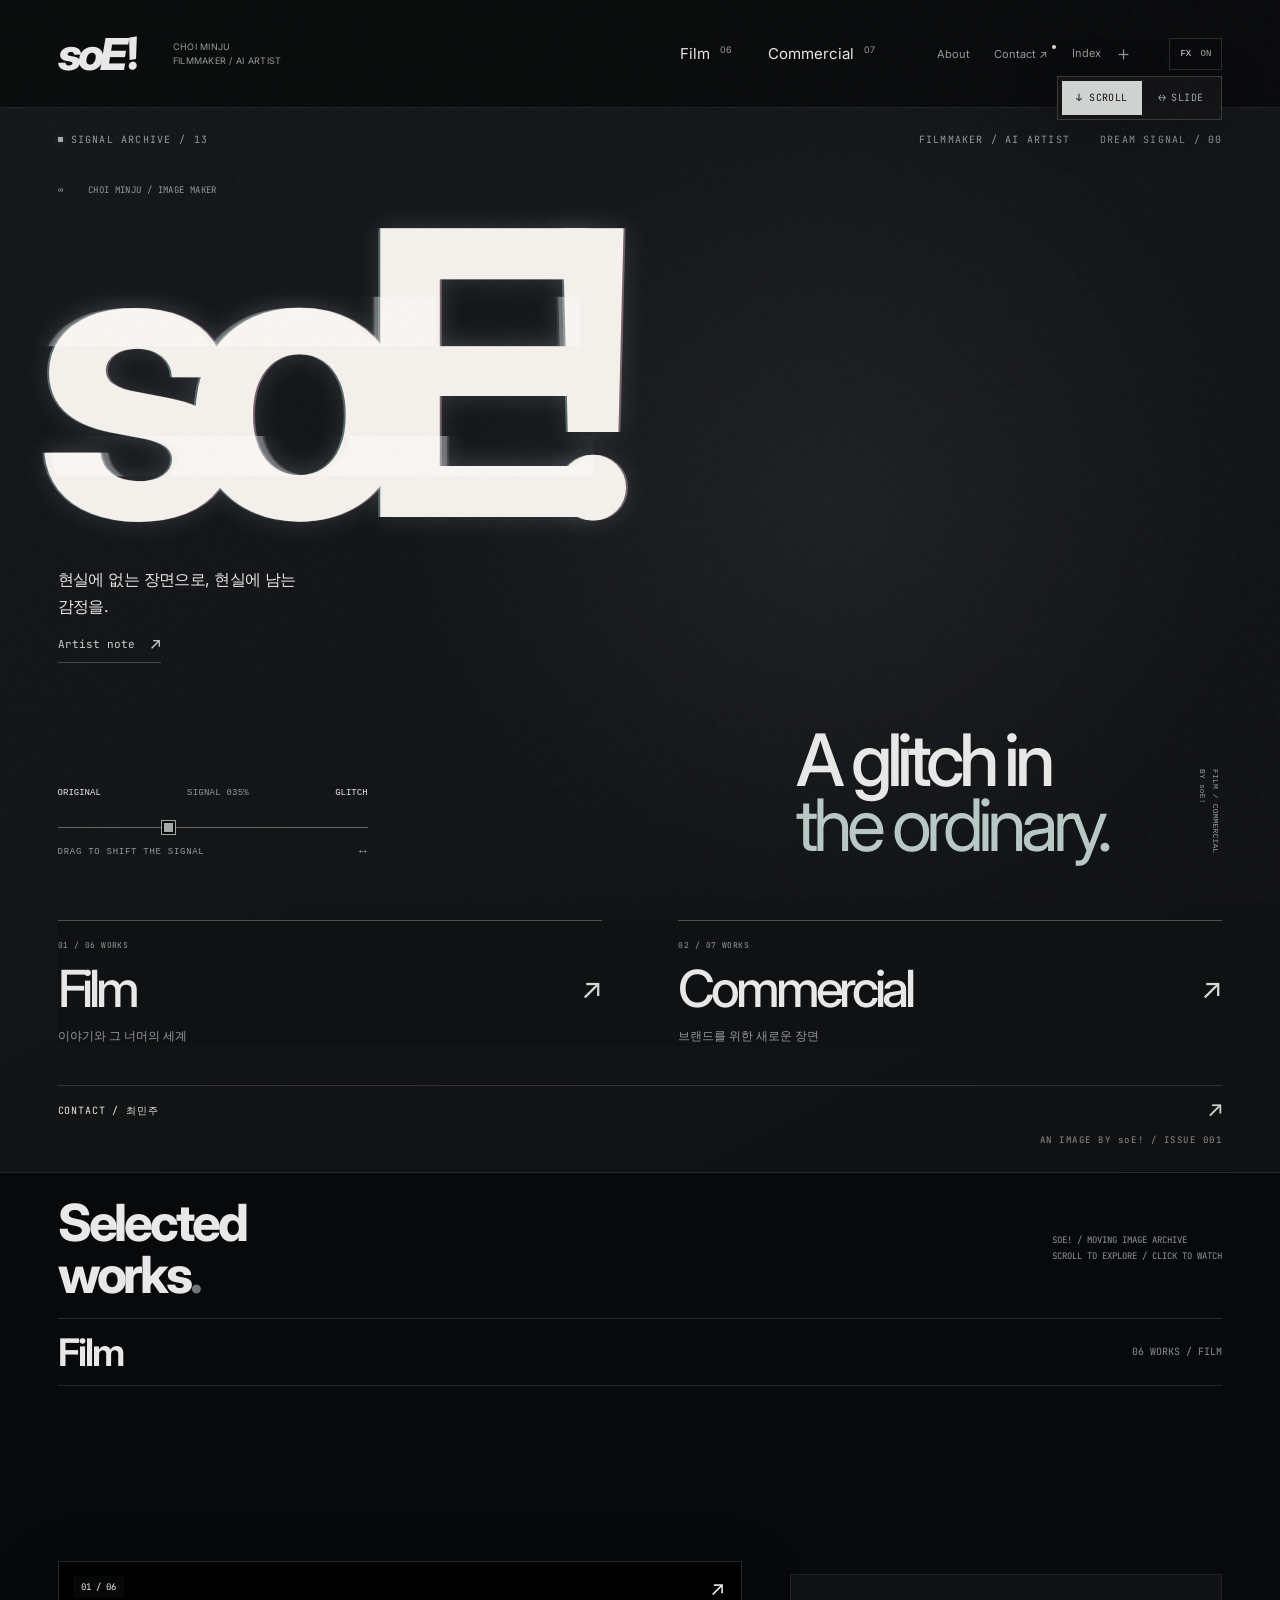
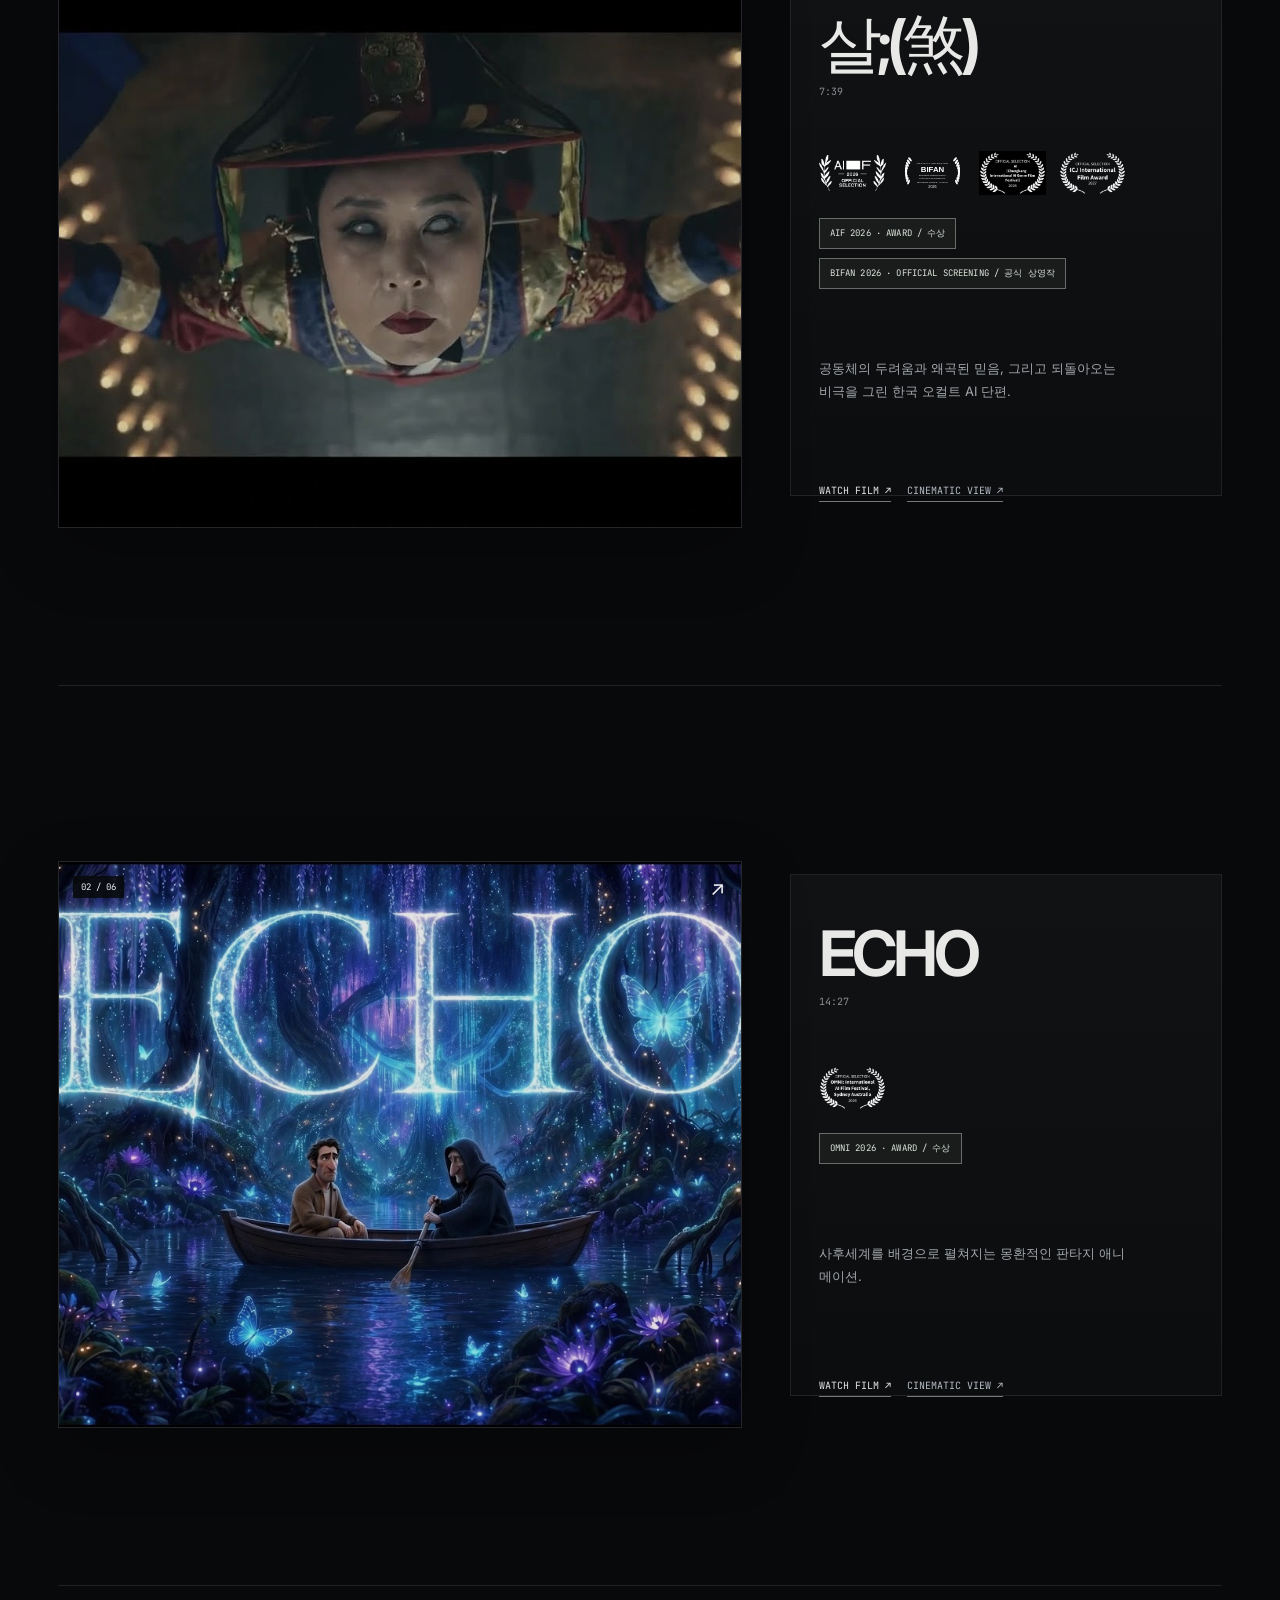
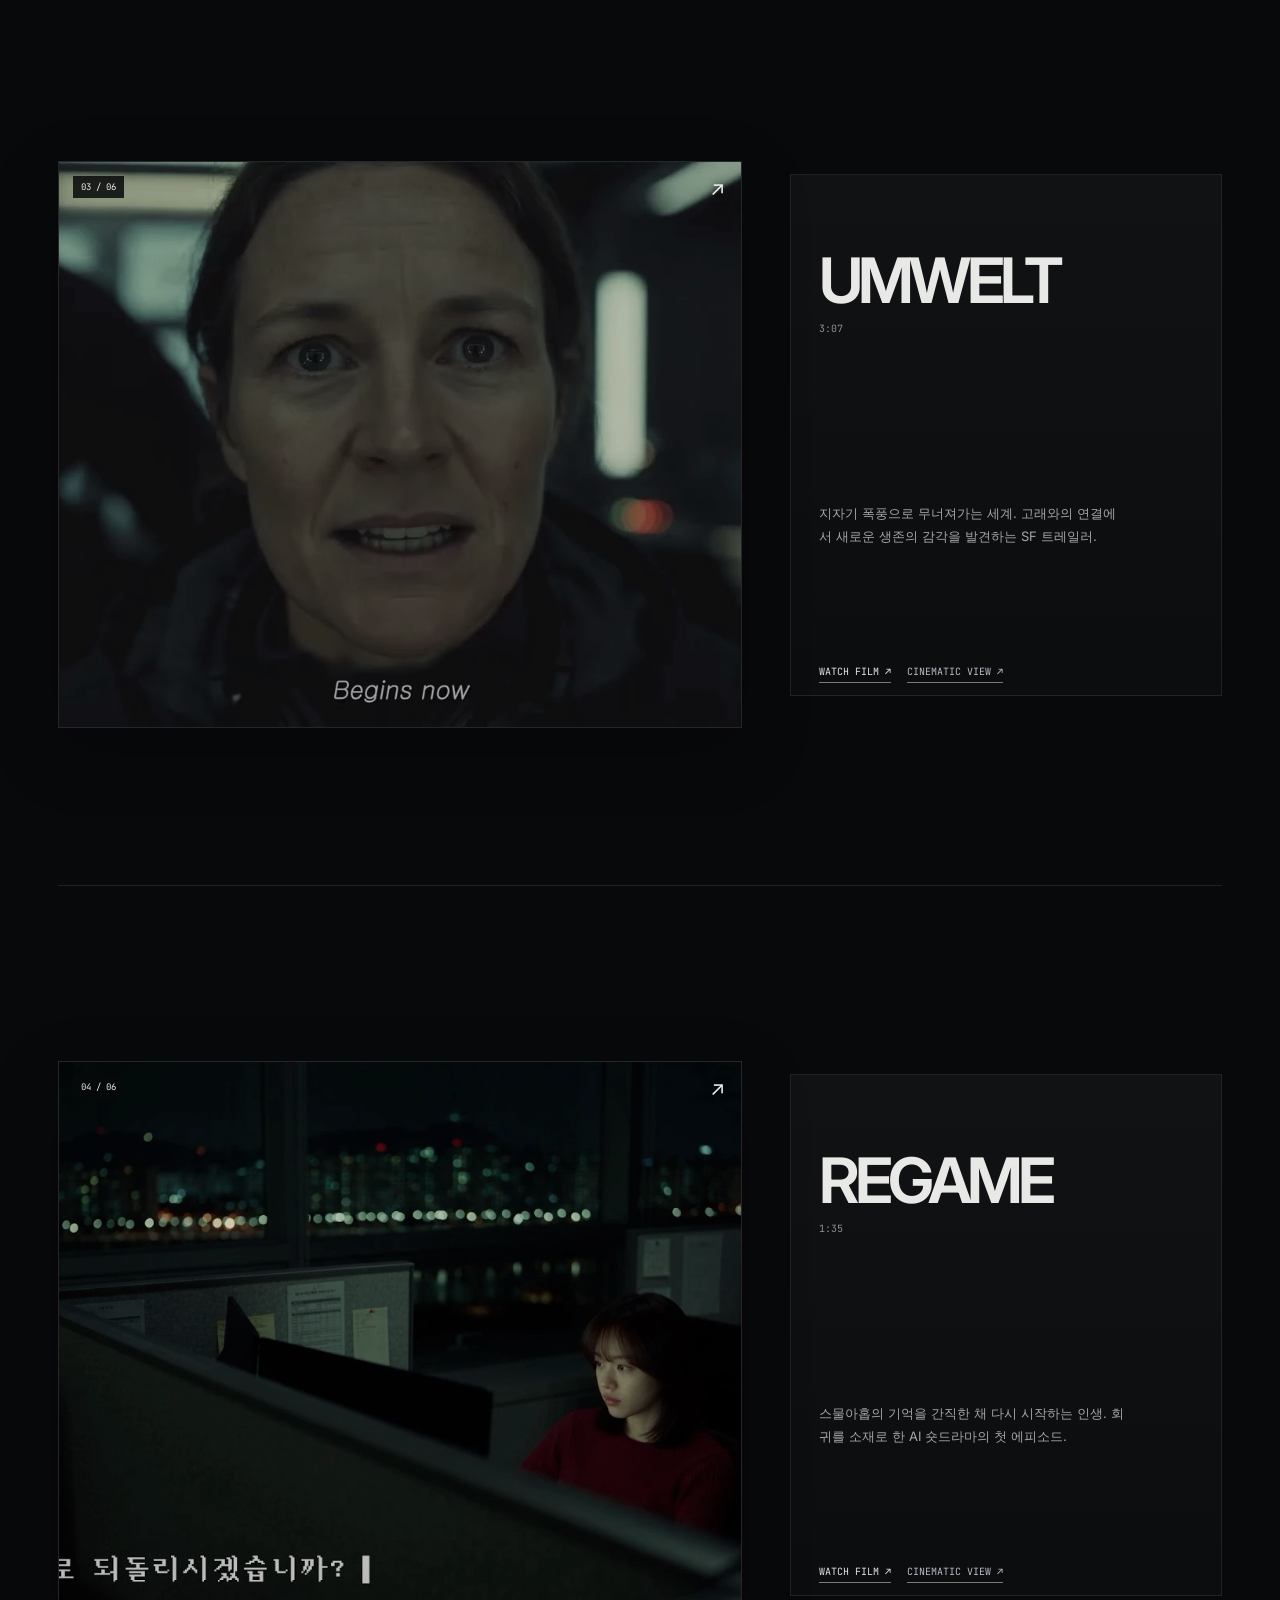
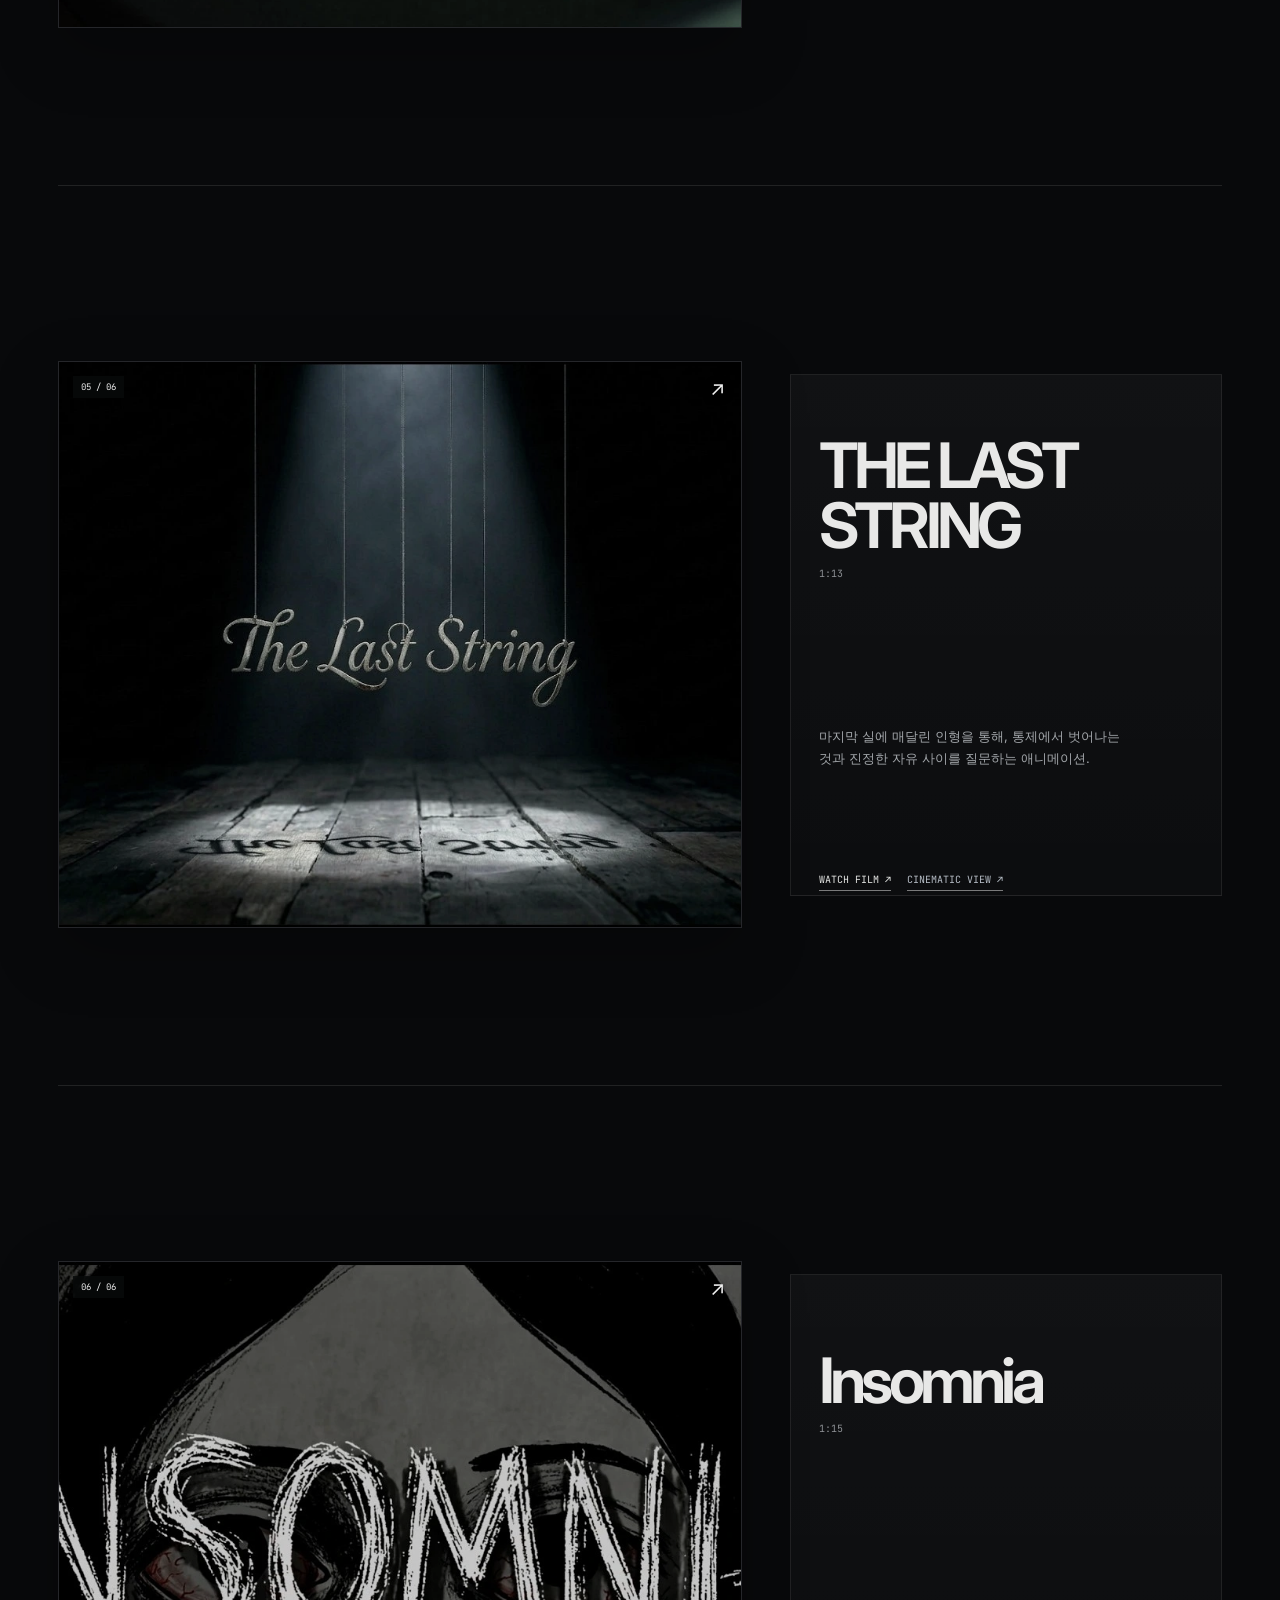
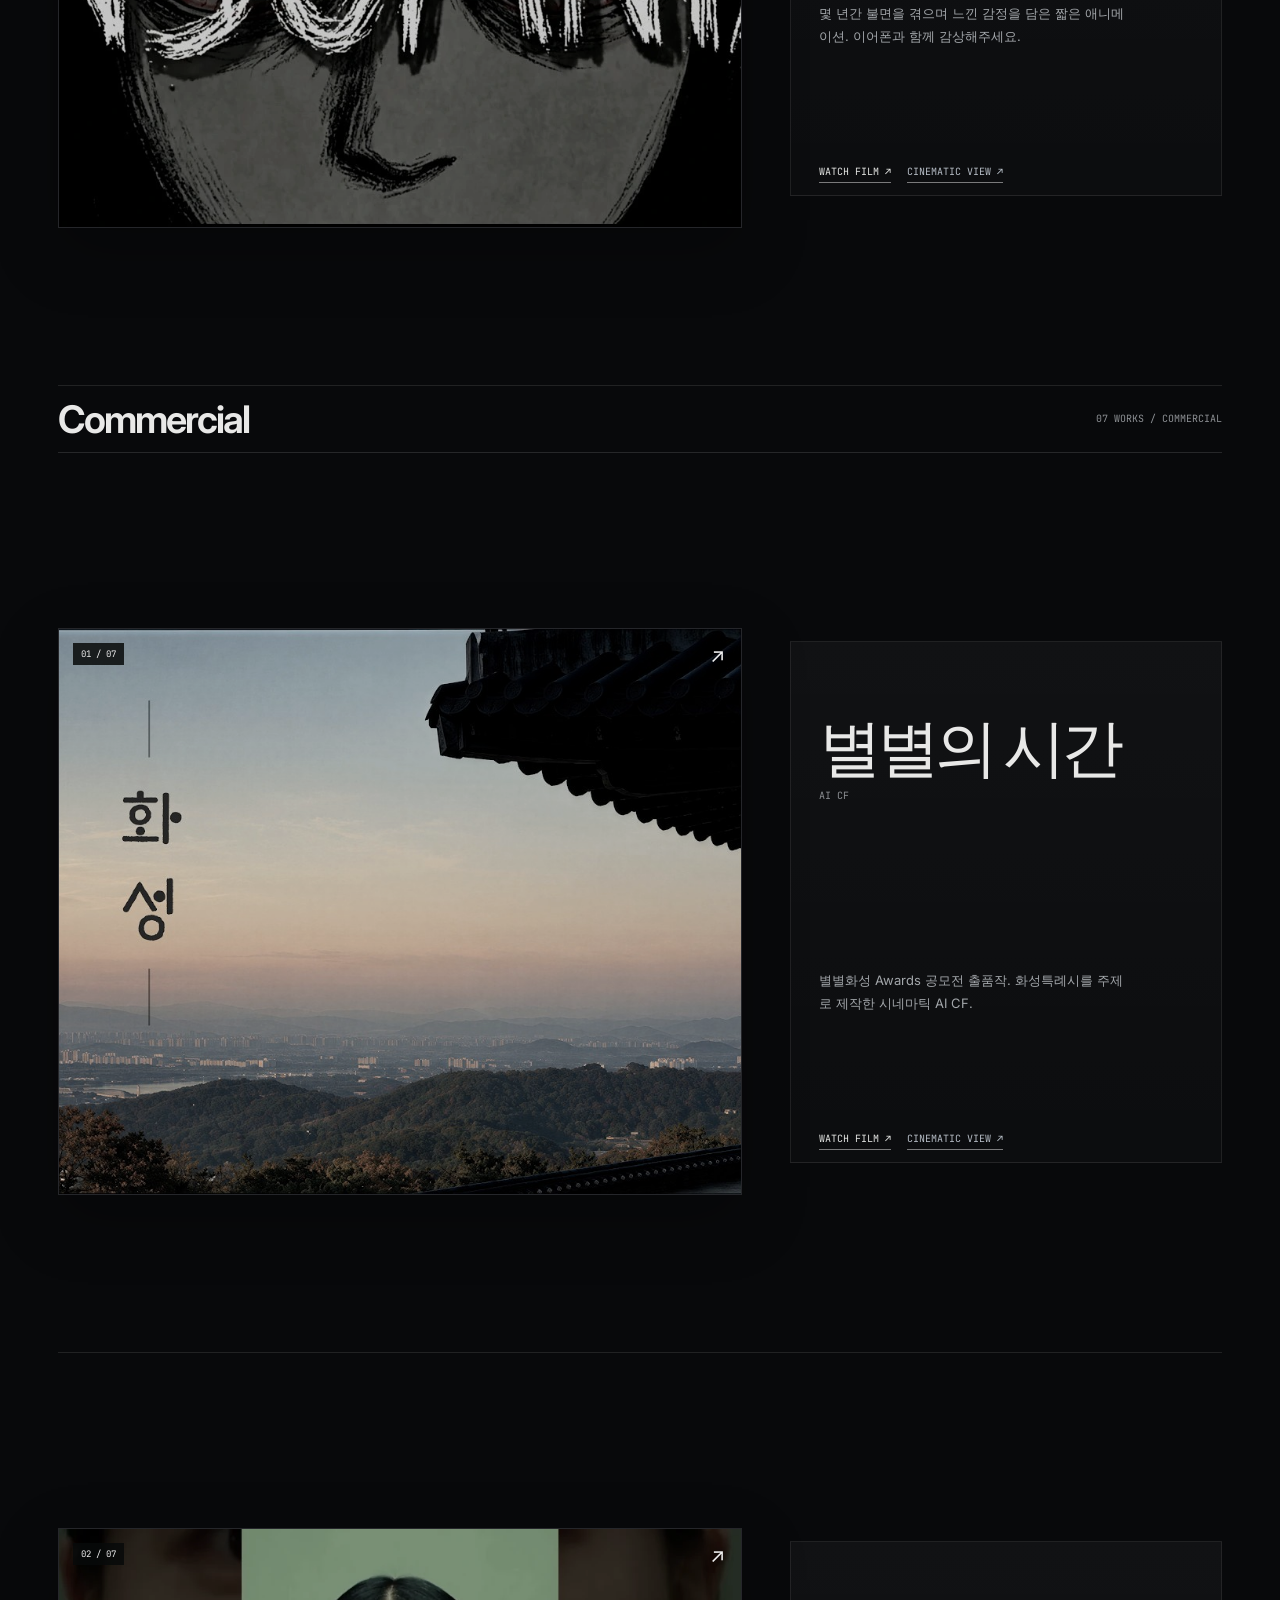
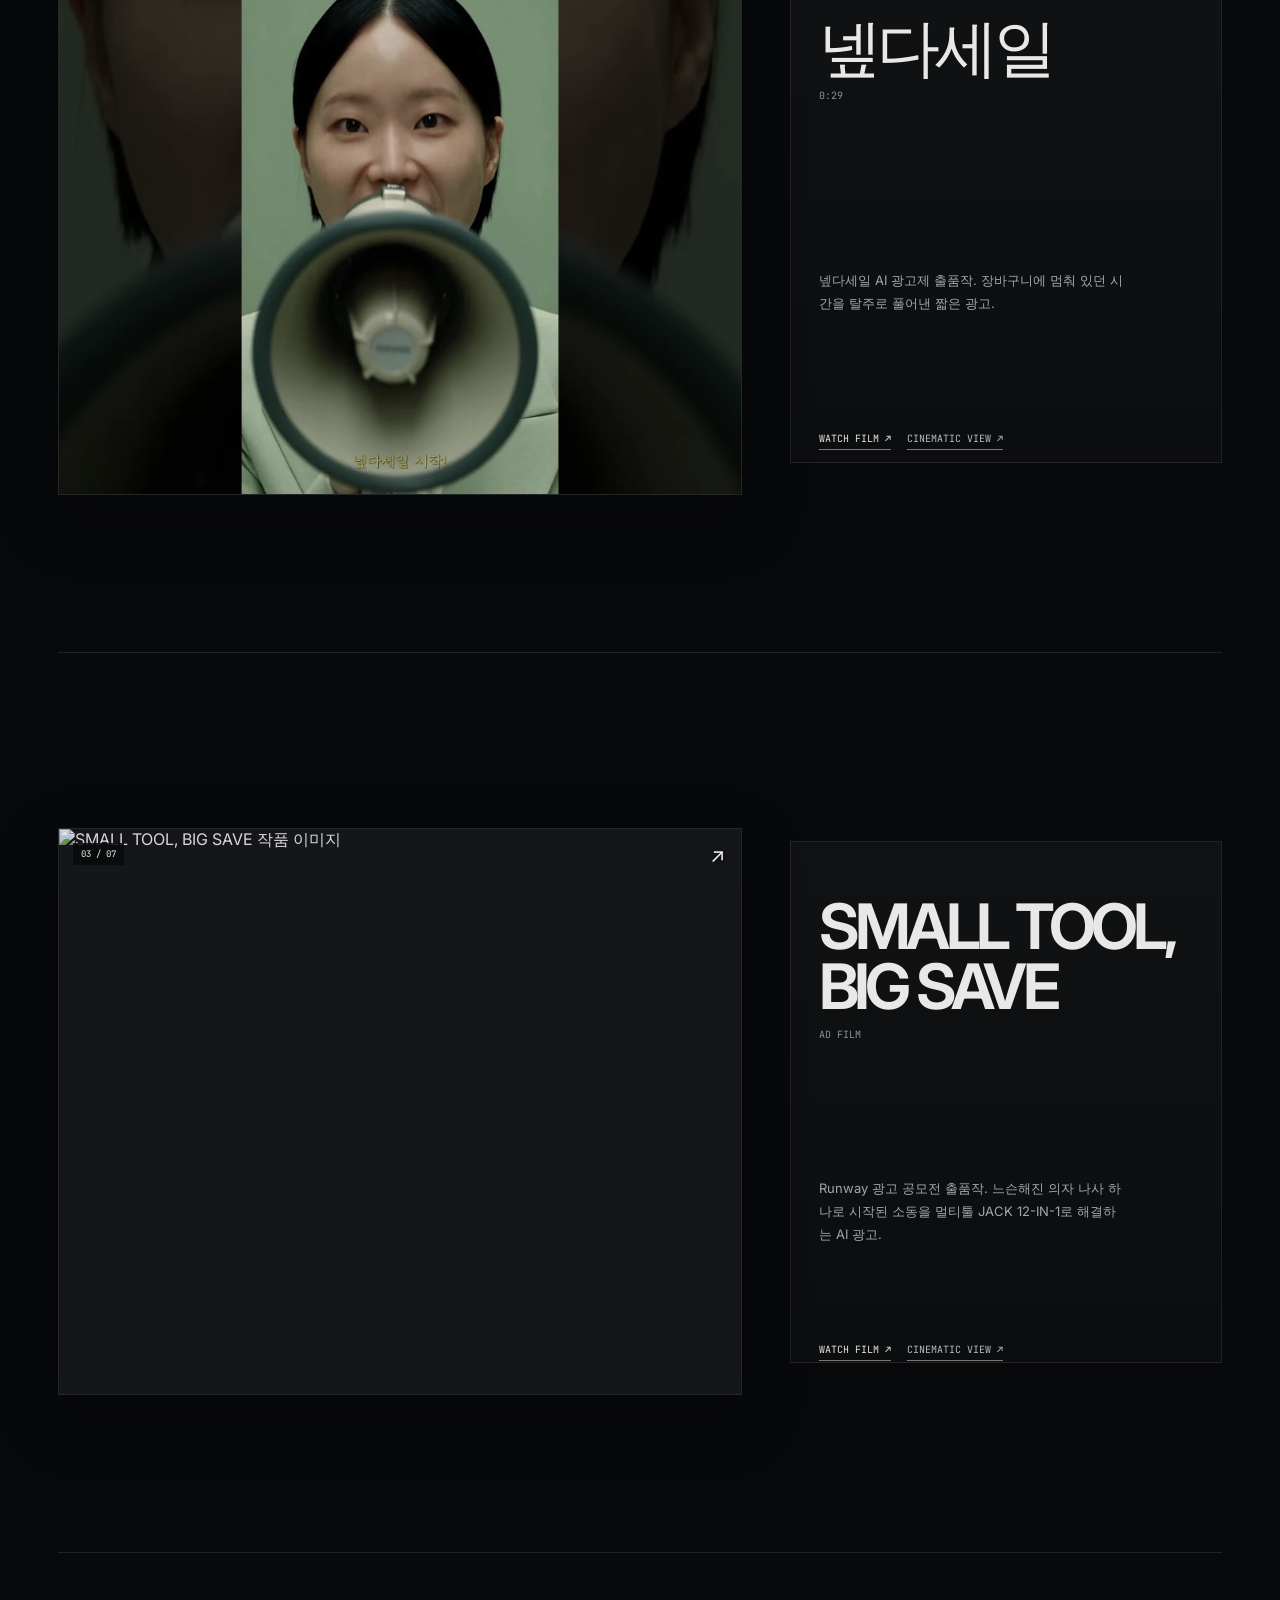
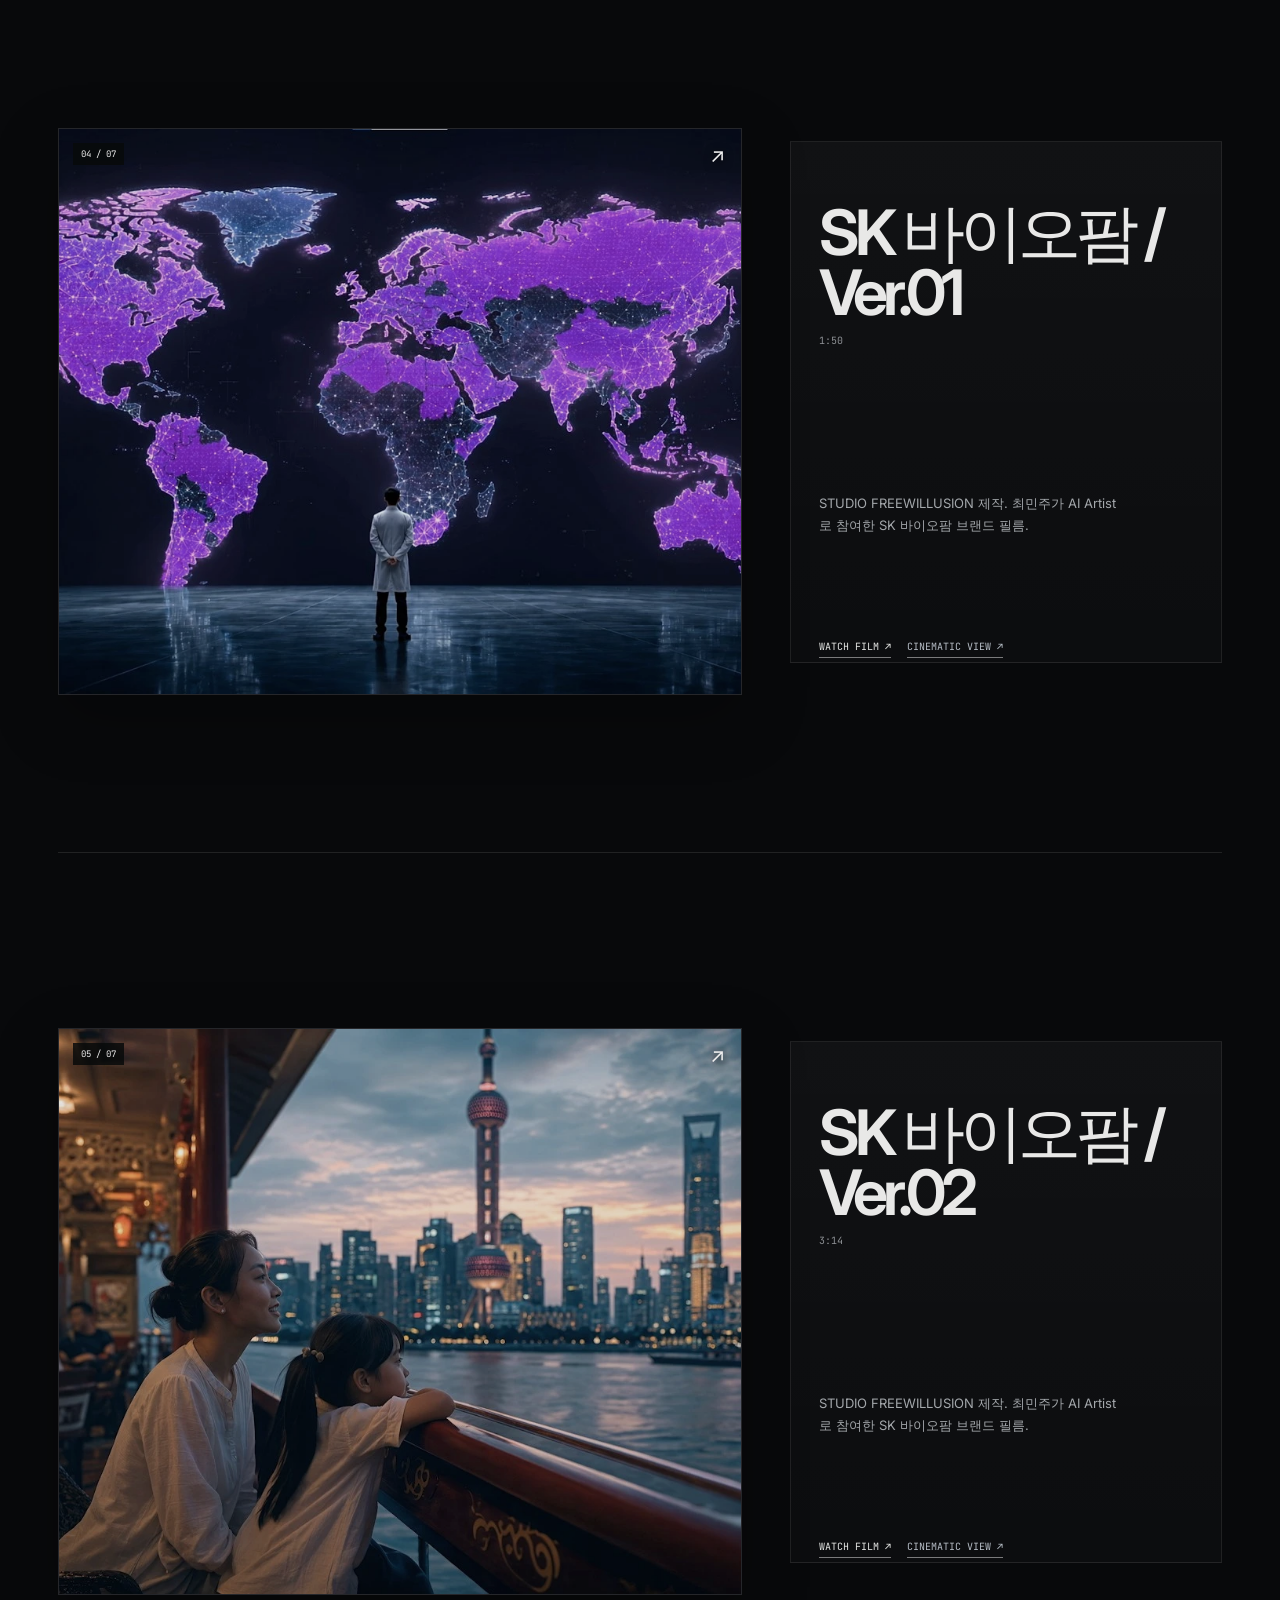
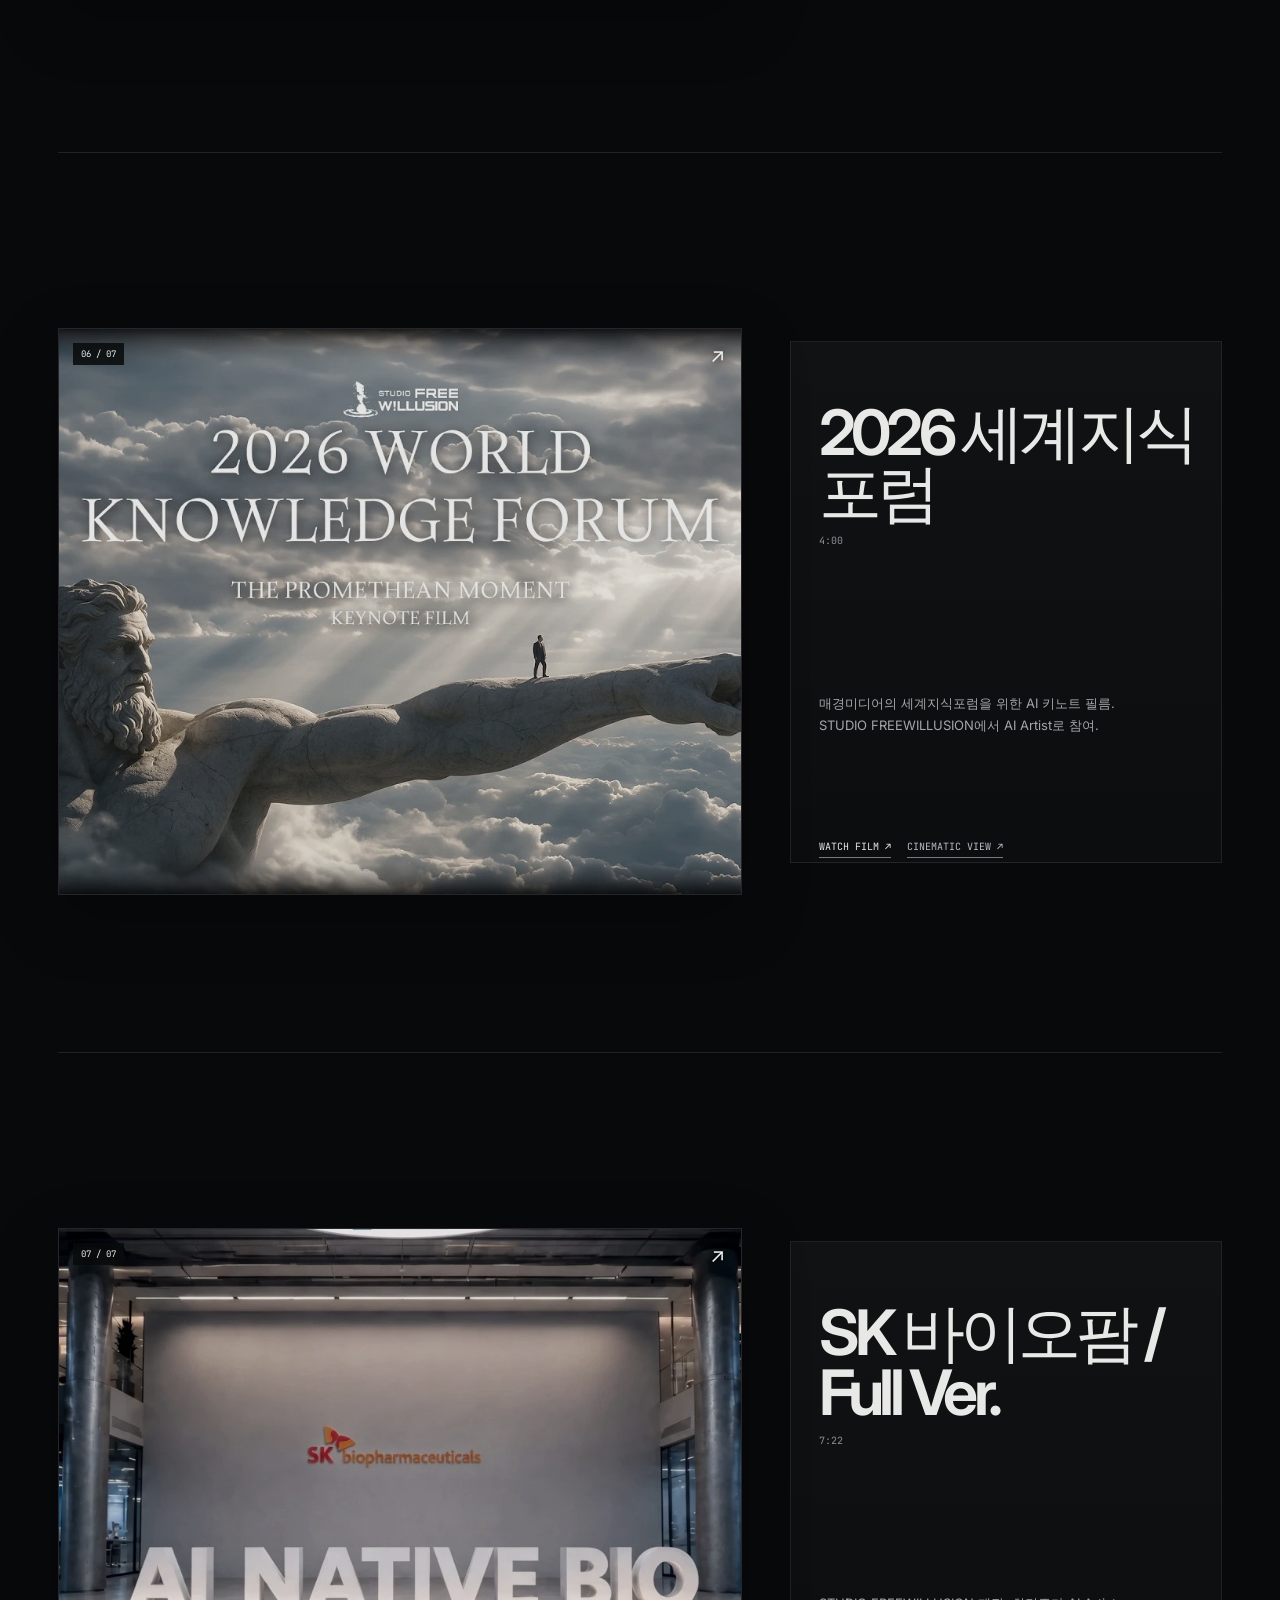
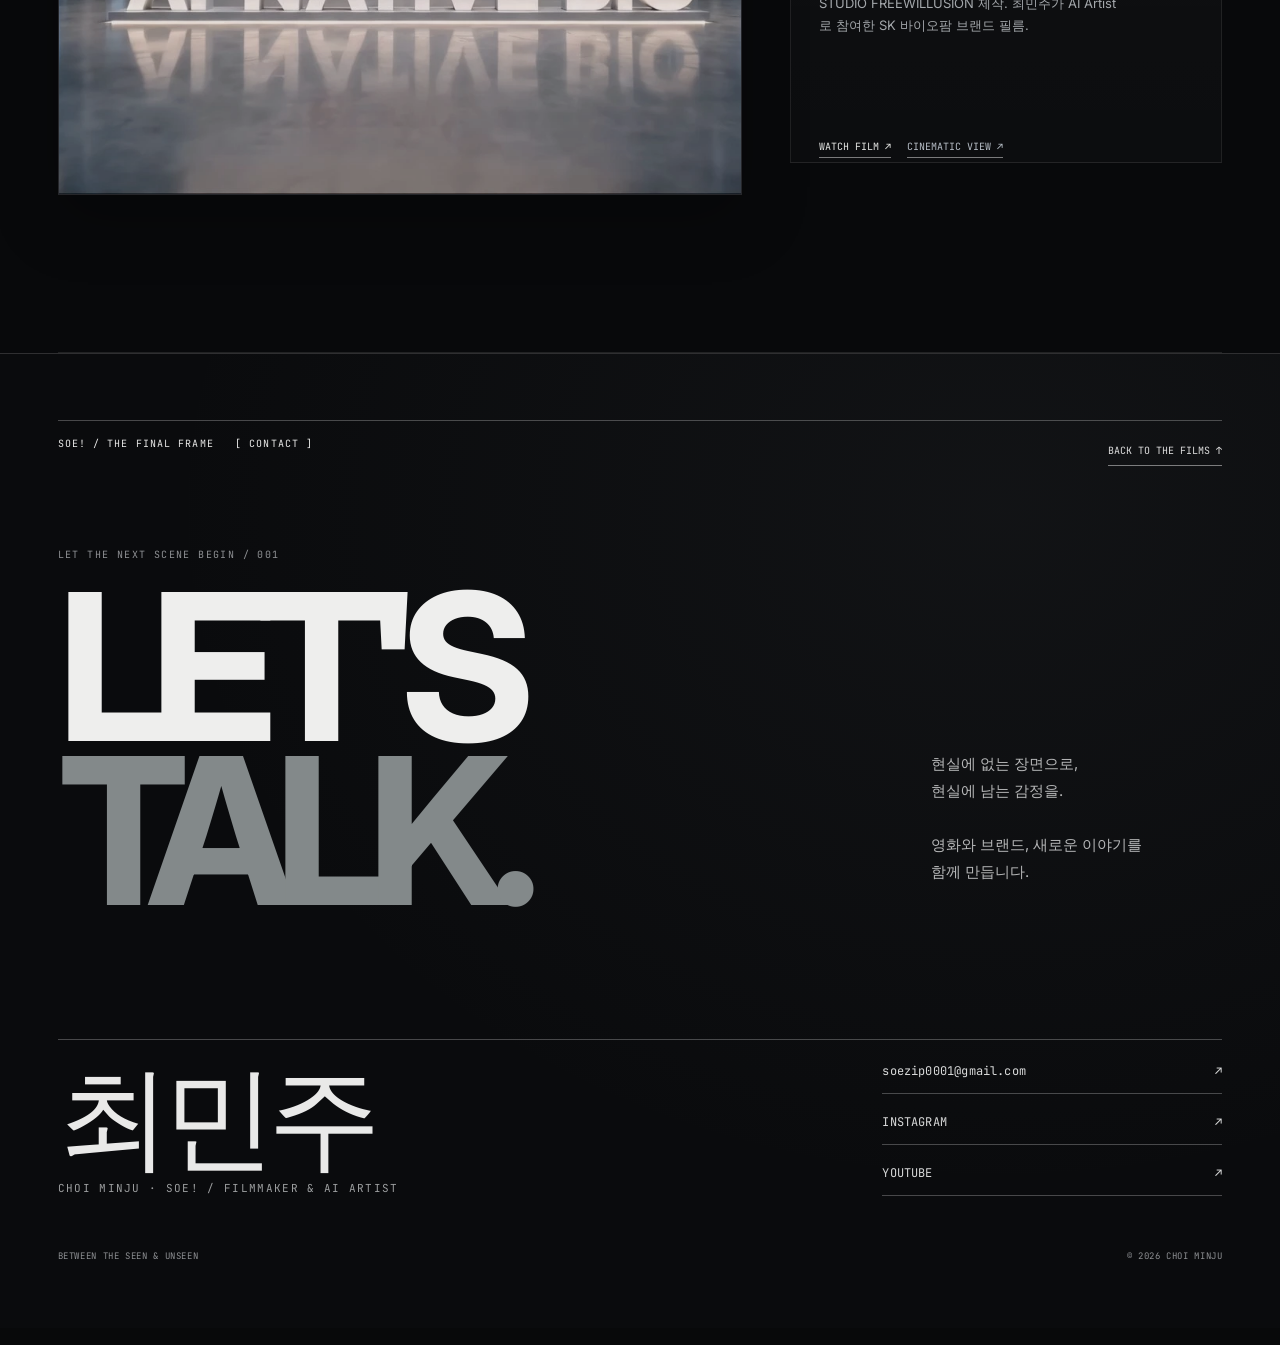
==== commit be1f5be6: "Restore previous portfolio layout; remove kinetic butterfly and separate award feature" ====
--- a/unseen/index.html
+++ b/unseen/index.html
@@ -12,7 +12,6 @@
 <link rel="stylesheet" href="glitch-editorial.css?v=15">
 <link rel="stylesheet" href="refined-dark.css?v=1">
 <link rel="stylesheet" href="archive-view.css?v=4">
-<link rel="stylesheet" href="kinetic-v2.css?v=1">
 </head>
 <body class="intro home-view" data-scene="home">
 <a class="skip-link" href="#exhibition">작품으로 바로 이동</a>
@@ -79,5 +78,5 @@
 <dialog id="drawer" aria-labelledby="drawerTitle"><div class="drawer-top"><span>soE! / SIGNAL ARCHIVE</span><button class="close" data-close="drawer">CLOSE <b>×</b></button></div><div id="drawerContent"></div></dialog>
 <dialog id="player" aria-labelledby="playerTitle"><div class="player-top"><h2 id="playerTitle">Film</h2><button class="close" data-close="player">CLOSE <b>×</b></button></div><div id="playerMount"></div><div class="player-bottom"><span>재생이 제한되면 YouTube에서 감상하세요.</span><a id="youtubeLink" target="_blank" rel="noopener noreferrer">OPEN IN YOUTUBE ↗</a></div></dialog>
 <p class="sr-only" role="status" aria-live="polite" id="status"></p>
-<script src="projects.js?v=16"></script><script src="app.js?v=15"></script><script src="archive-view.js?v=2"></script><script src="kinetic-v2.js?v=1"></script>
+<script src="projects.js?v=16"></script><script src="app.js?v=15"></script><script src="archive-view.js?v=2"></script>
 </body></html>
